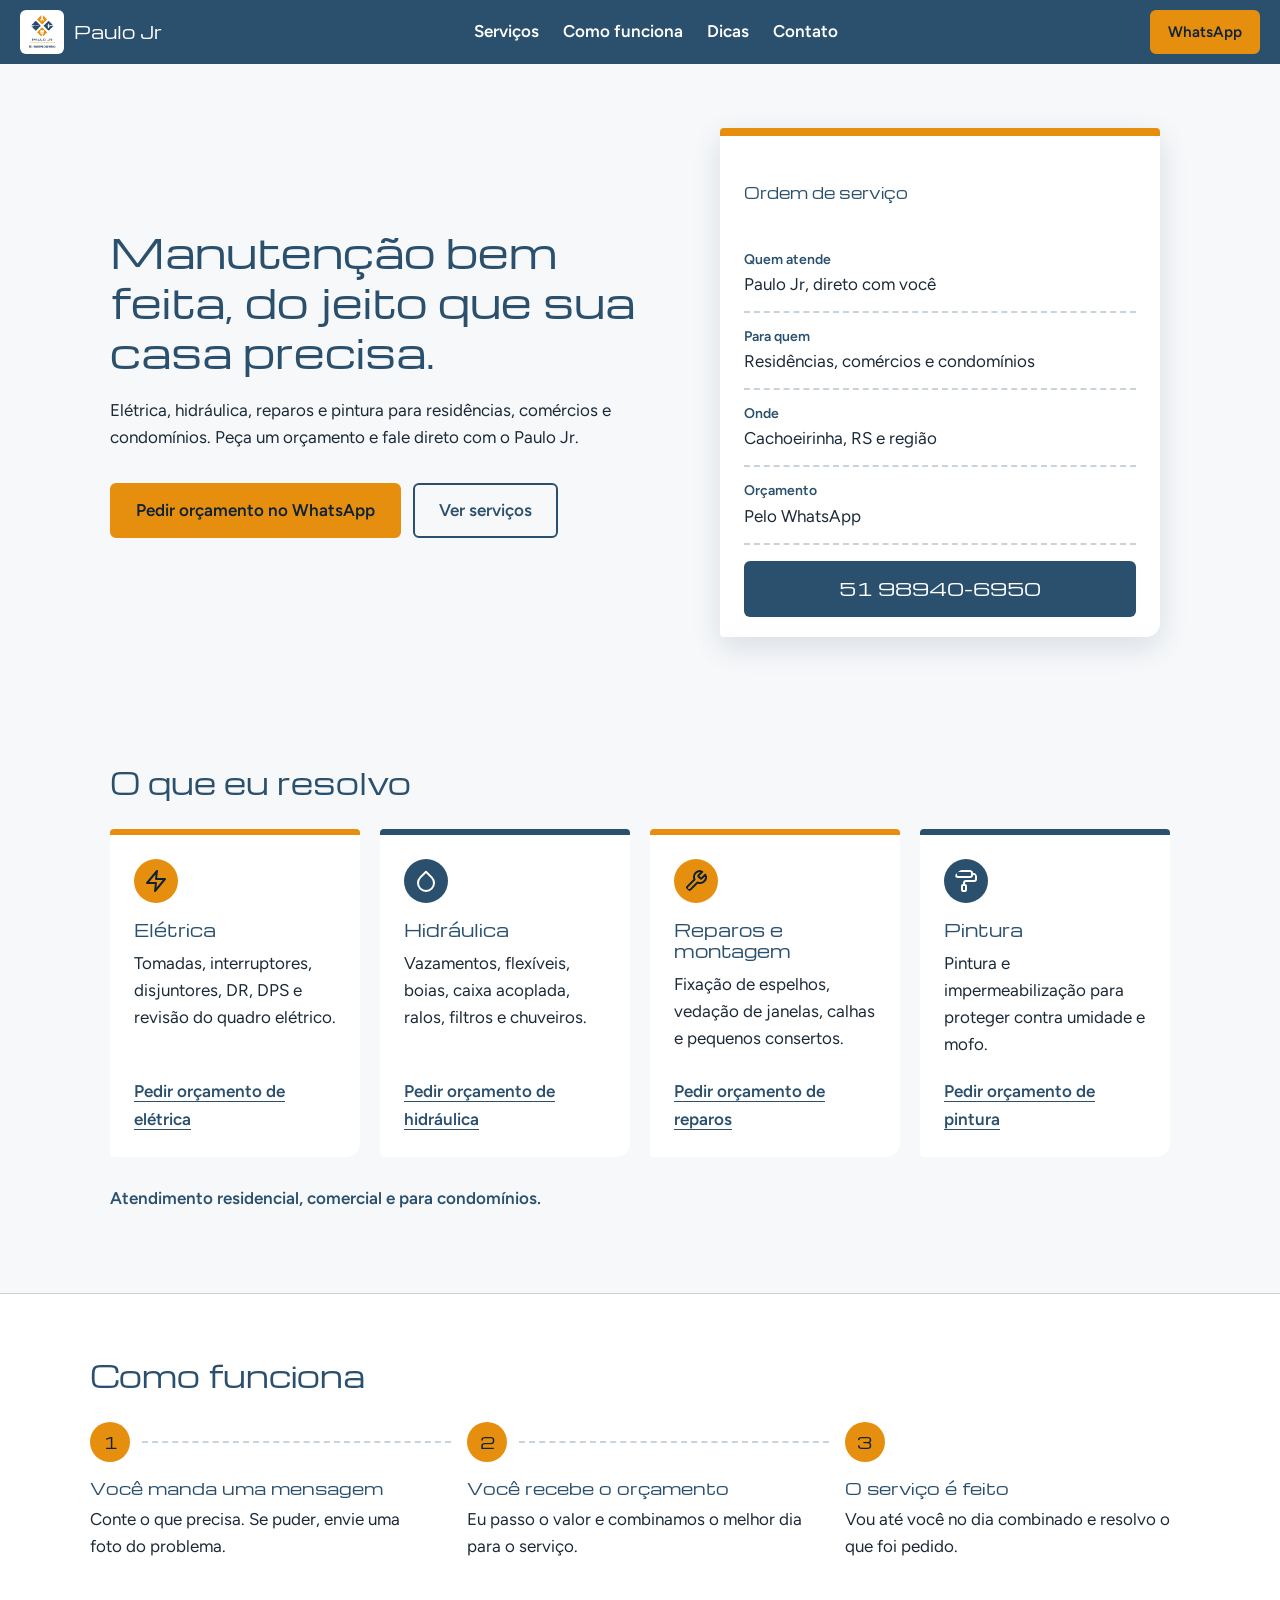
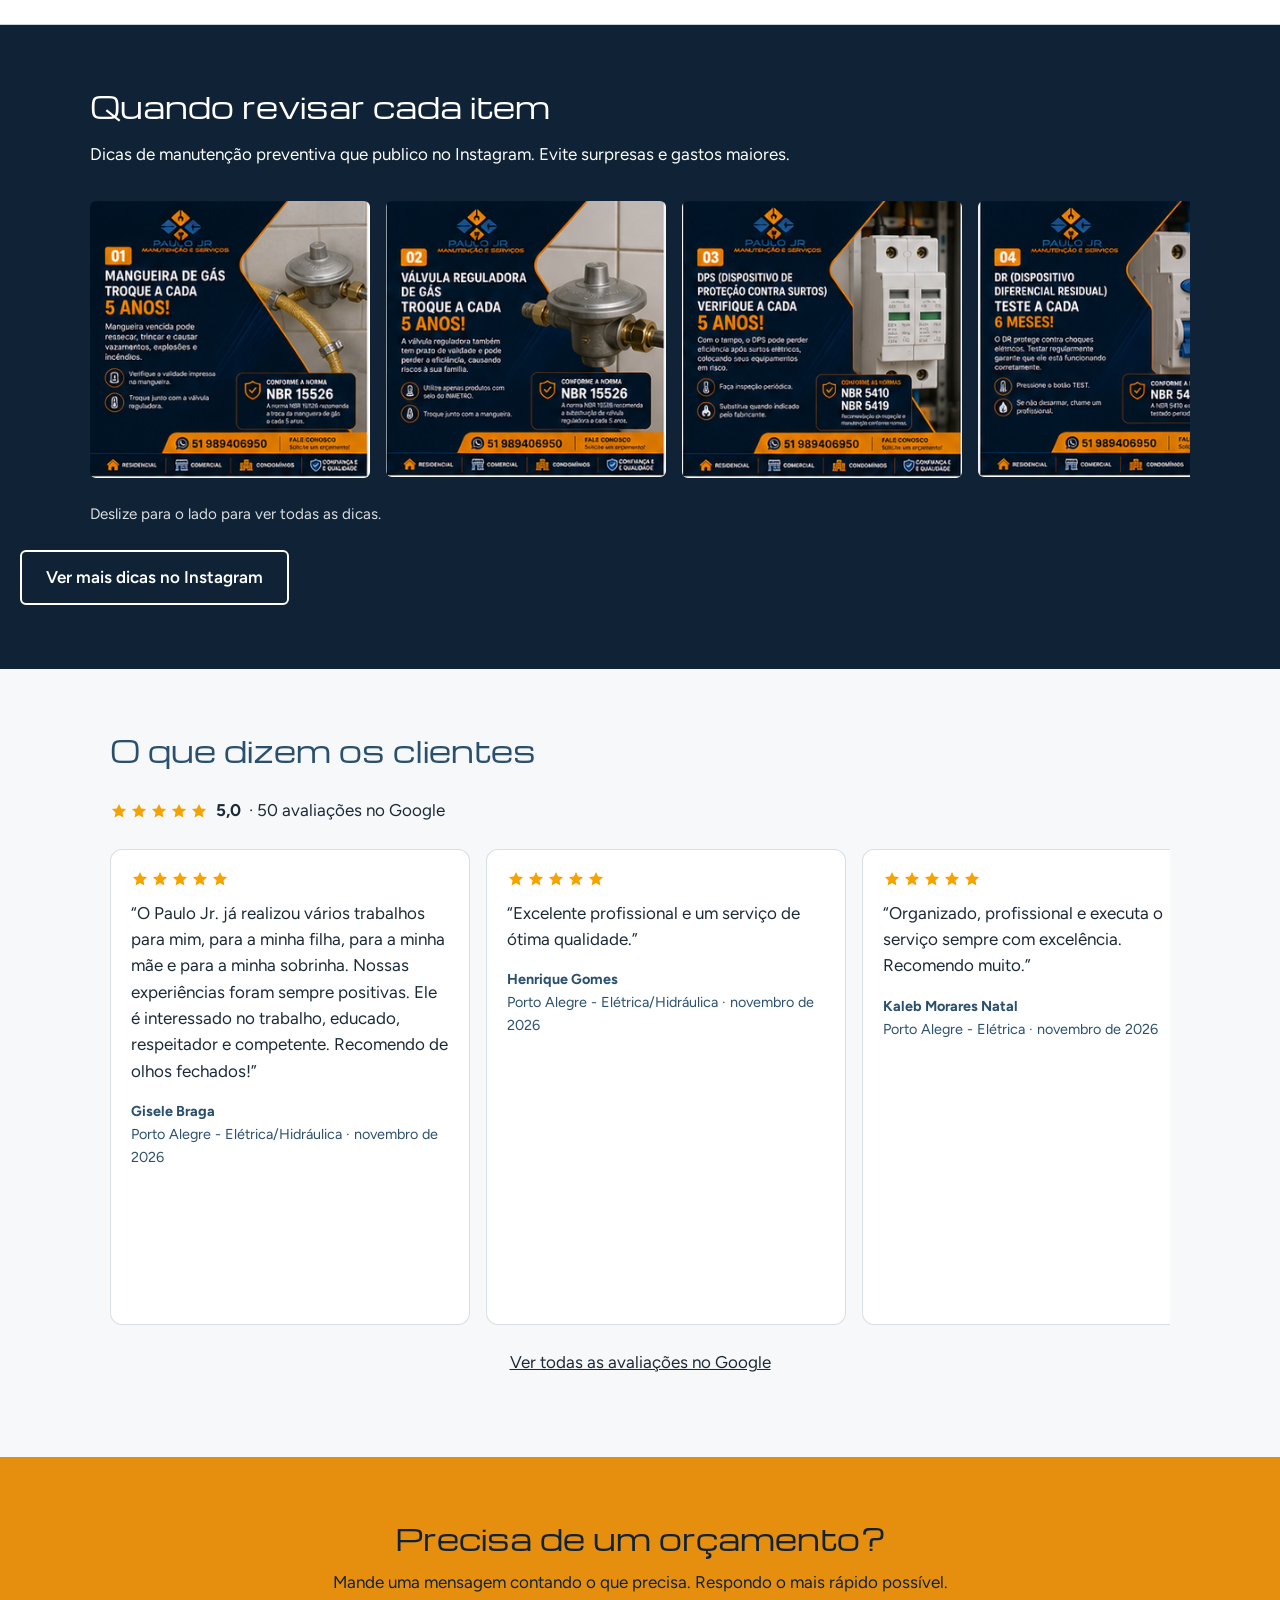
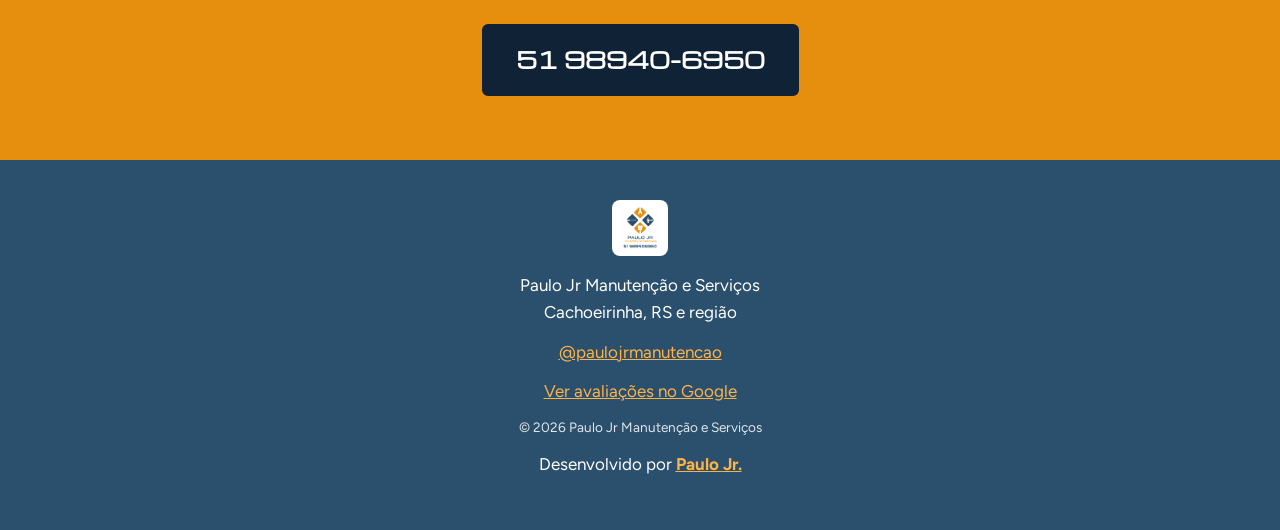
==== index.html @ 9038343a "Novo depoimento: Gisele Braga" ====
<!DOCTYPE html>
<html lang="pt-BR">

<head>
  <meta charset="UTF-8">
  <meta name="viewport" content="width=device-width, initial-scale=1">
  <title>Paulo Jr Manutenção e Serviços | Cachoeirinha e região</title>
  <meta name="description"
    content="Manutenção elétrica, hidráulica, reparos e pintura para residências, comércios e condomínios. Peça seu orçamento pelo WhatsApp.">
  <meta name="theme-color" content="#2b506e">
  <link rel="canonical" href="https://manutencao.paulojr.dev.br/">

  <!-- Prévia ao compartilhar (WhatsApp, Facebook, LinkedIn, X) -->
  <meta property="og:type" content="website">
  <meta property="og:locale" content="pt_BR">
  <meta property="og:url" content="https://manutencao.paulojr.dev.br/">
  <meta property="og:title" content="Paulo Jr Manutenção e Serviços">
  <meta property="og:description"
    content="Elétrica, hidráulica, reparos e pintura em Cachoeirinha e região. Peça seu orçamento pelo WhatsApp.">
  <meta property="og:image" content="https://manutencao.paulojr.dev.br/assets/og-image.png">
  <meta property="og:image:width" content="1200">
  <meta property="og:image:height" content="630">
  <meta property="og:image:alt"
    content="Paulo Jr Manutenção e Serviços: elétrica, hidráulica, reparos e pintura em Cachoeirinha e região. WhatsApp 51 98940-6950">
  <meta name="twitter:card" content="summary_large_image">

  <link rel="icon" href="assets/logo.png">
  <link rel="preconnect" href="https://fonts.googleapis.com">
  <link rel="preconnect" href="https://fonts.gstatic.com" crossorigin>
  <link href="https://fonts.googleapis.com/css2?family=Figtree:wght@400;600&family=Michroma&display=swap"
    rel="stylesheet">
  <link rel="stylesheet" href="css/style.css">

  <!-- Dados estruturados para o Google (negócio local) -->
  <script type="application/ld+json">
  {
    "@context": "https://schema.org",
    "@type": "HomeAndConstructionBusiness",
    "name": "Paulo Jr Manutenção e Serviços",
    "url": "https://manutencao.paulojr.dev.br/",
    "image": "https://manutencao.paulojr.dev.br/assets/logo.png",
    "telephone": "+55-51-98940-6950",
    "description": "Manutenção elétrica, hidráulica, reparos e pintura para residências, comércios e condomínios.",
    "address": {
      "@type": "PostalAddress",
      "addressLocality": "Cachoeirinha",
      "addressRegion": "RS",
      "addressCountry": "BR"
    },
    "areaServed": { "@type": "City", "name": "Cachoeirinha" },
    "sameAs": ["https://www.instagram.com/paulojrmanutencao/"]
  }
  </script>
</head>

<body>
  <a class="pular" href="#inicio">Ir para o conteúdo</a>

  <header class="topo">
    <a href="#inicio" class="topo__marca" aria-label="Paulo Jr Manutenção e Serviços">
      <img src="assets/logo.png" alt="" width="44" height="44">
      <span>Paulo Jr</span>
    </a>
    <nav class="topo__nav" aria-label="Principal">
      <a href="#servicos">Serviços</a>
      <a href="#como-funciona">Como funciona</a>
      <a href="#dicas">Dicas</a>
      <a href="#contato">Contato</a>
    </nav>
    <a class="botao botao--pequeno" data-whatsapp target="_blank" rel="noopener"
      href="https://wa.me/5551989406950?text=Ol%C3%A1%2C%20Paulo!%20Vi%20seu%20site%20e%20gostaria%20de%20um%20or%C3%A7amento.">WhatsApp</a>
  </header>

  <main id="inicio" tabindex="-1">

    <!-- Herói: texto à esquerda, "ordem de serviço" à direita -->
    <section class="heroi">
      <div class="heroi__texto">
        <h1>Manutenção bem feita, do jeito que sua casa precisa.</h1>
        <p>Elétrica, hidráulica, reparos e pintura para residências, comércios e condomínios. Peça um orçamento e fale
          direto com o Paulo Jr.</p>
        <div class="heroi__acoes">
          <a class="botao" data-whatsapp target="_blank" rel="noopener"
            href="https://wa.me/5551989406950?text=Ol%C3%A1%2C%20Paulo!%20Vi%20seu%20site%20e%20gostaria%20de%20um%20or%C3%A7amento.">Pedir
            orçamento no WhatsApp</a>
          <a class="botao botao--contorno" href="#servicos">Ver serviços</a>
        </div>
      </div>

      <aside class="os" aria-label="Resumo do atendimento">
        <p class="os__titulo">Ordem de serviço</p>
        <dl class="os__lista">
          <div>
            <dt>Quem atende</dt>
            <dd>Paulo Jr, direto com você</dd>
          </div>
          <div>
            <dt>Para quem</dt>
            <dd>Residências, comércios e condomínios</dd>
          </div>
          <div>
            <dt>Onde</dt>
            <dd>Cachoeirinha, RS e região</dd>
          </div>
          <div>
            <dt>Orçamento</dt>
            <dd>Pelo WhatsApp</dd>
          </div>
        </dl>
        <a class="os__tel" data-whatsapp target="_blank" rel="noopener"
          href="https://wa.me/5551989406950?text=Ol%C3%A1%2C%20Paulo!%20Vi%20seu%20site%20e%20gostaria%20de%20um%20or%C3%A7amento."><span
            data-telefone>51 98940-6950</span></a>
      </aside>
    </section>

    <!-- Serviços: cada card abre o WhatsApp já com o serviço na mensagem -->
    <section class="secao" id="servicos">
      <h2>O que eu resolvo</h2>
      <ul class="servicos">
        <li class="servico servico--laranja">
          <svg class="servico__icone" viewBox="0 0 24 24" fill="none" stroke="currentColor" stroke-width="2"
            stroke-linecap="round" stroke-linejoin="round" aria-hidden="true">
            <polygon points="13 2 3 14 12 14 11 22 21 10 12 10 13 2" />
          </svg>
          <h3>Elétrica</h3>
          <p>Tomadas, interruptores, disjuntores, DR, DPS e revisão do quadro elétrico.</p>
          <a class="servico__link" data-whatsapp data-servico="elétrica" target="_blank" rel="noopener"
            href="https://wa.me/5551989406950?text=Ol%C3%A1%2C%20Paulo!%20Vi%20seu%20site%20e%20gostaria%20de%20um%20or%C3%A7amento%20de%20el%C3%A9trica.">Pedir
            orçamento de elétrica</a>
        </li>
        <li class="servico servico--azul">
          <svg class="servico__icone" viewBox="0 0 24 24" fill="none" stroke="currentColor" stroke-width="2"
            stroke-linecap="round" stroke-linejoin="round" aria-hidden="true">
            <path d="M12 2.69l5.66 5.66a8 8 0 1 1-11.31 0z" />
          </svg>
          <h3>Hidráulica</h3>
          <p>Vazamentos, flexíveis, boias, caixa acoplada, ralos, filtros e chuveiros.</p>
          <a class="servico__link" data-whatsapp data-servico="hidráulica" target="_blank" rel="noopener"
            href="https://wa.me/5551989406950?text=Ol%C3%A1%2C%20Paulo!%20Vi%20seu%20site%20e%20gostaria%20de%20um%20or%C3%A7amento%20de%20hidr%C3%A1ulica.">Pedir
            orçamento de hidráulica</a>
        </li>
        <li class="servico servico--laranja">
          <svg class="servico__icone" viewBox="0 0 24 24" fill="none" stroke="currentColor" stroke-width="2"
            stroke-linecap="round" stroke-linejoin="round" aria-hidden="true">
            <path
              d="M14.7 6.3a1 1 0 0 0 0 1.4l1.6 1.6a1 1 0 0 0 1.4 0l3.77-3.77a6 6 0 0 1-7.94 7.94l-6.91 6.91a2.12 2.12 0 0 1-3-3l6.91-6.91a6 6 0 0 1 7.94-7.94l-3.76 3.76z" />
          </svg>
          <h3>Reparos e montagem</h3>
          <p>Fixação de espelhos, vedação de janelas, calhas e pequenos consertos.</p>
          <a class="servico__link" data-whatsapp data-servico="reparos e montagem" target="_blank" rel="noopener"
            href="https://wa.me/5551989406950?text=Ol%C3%A1%2C%20Paulo!%20Vi%20seu%20site%20e%20gostaria%20de%20um%20or%C3%A7amento%20de%20reparos%20e%20montagem.">Pedir
            orçamento de reparos</a>
        </li>
        <li class="servico servico--azul">
          <svg class="servico__icone" viewBox="0 0 24 24" fill="none" stroke="currentColor" stroke-width="2"
            stroke-linecap="round" stroke-linejoin="round" aria-hidden="true">
            <rect width="16" height="6" x="2" y="2" rx="2" />
            <path d="M10 16v-2a2 2 0 0 1 2-2h8a2 2 0 0 0 2-2V7a2 2 0 0 0-2-2h-2" />
            <rect width="4" height="6" x="8" y="16" rx="1" />
          </svg>
          <h3>Pintura</h3>
          <p>Pintura e impermeabilização para proteger contra umidade e mofo.</p>
          <a class="servico__link" data-whatsapp data-servico="pintura" target="_blank" rel="noopener"
            href="https://wa.me/5551989406950?text=Ol%C3%A1%2C%20Paulo!%20Vi%20seu%20site%20e%20gostaria%20de%20um%20or%C3%A7amento%20de%20pintura.">Pedir
            orçamento de pintura</a>
        </li>
      </ul>
      <p class="atendimento">Atendimento residencial, comercial e para condomínios.</p>
    </section>

    <!-- Como funciona (ajuste os textos ao seu jeito de trabalhar) -->
    <section class="secao secao--faixa" id="como-funciona">
      <h2>Como funciona</h2>
      <ol class="passos">
        <li>
          <h3>Você manda uma mensagem</h3>
          <p>Conte o que precisa. Se puder, envie uma foto do problema.</p>
        </li>
        <li>
          <h3>Você recebe o orçamento</h3>
          <p>Eu passo o valor e combinamos o melhor dia para o serviço.</p>
        </li>
        <li>
          <h3>O serviço é feito</h3>
          <p>Vou até você no dia combinado e resolvo o que foi pedido.</p>
        </li>
      </ol>
    </section>

    <!--
      TRABALHOS REALIZADOS (descomente quando tiver fotos de antes e depois)
      Fotos reais de serviços são o que mais passa confiança para quem ainda não conhece o seu trabalho.

      <section class="secao" id="trabalhos">
        <h2>Trabalhos feitos</h2>
        <ul class="trabalhos">
          <li>
            <img src="assets/trabalho-01.webp" alt="Descreva o serviço feito" width="800" height="600" loading="lazy">
            <p>Troca do quadro de disjuntores</p>
          </li>
        </ul>
      </section>
    -->

    <!-- Dicas: rolagem horizontal com encaixe (sem biblioteca) -->
    <section class="secao secao--escura" id="dicas">
      <h2>Quando revisar cada item</h2>
      <p class="secao__intro">Dicas de manutenção preventiva que publico no Instagram. Evite surpresas e gastos maiores.
      </p>
      <ul class="galeria" tabindex="0" aria-label="Dicas de manutenção. Role para o lado para ver todas.">
        <li><img src="assets/dica-01.png" alt="Dica 1: troque a mangueira de gás a cada 5 anos" width="1080"
            height="1080" loading="lazy"></li>
        <li><img src="assets/dica-02.png" alt="Dica 2: troque a válvula reguladora de gás a cada 5 anos" width="1080"
            height="1080" loading="lazy"></li>
        <li><img src="assets/dica-03.png" alt="Dica 3: verifique o DPS a cada 5 anos" width="1080" height="1080"
            loading="lazy"></li>
        <li><img src="assets/dica-04.png" alt="Dica 4: teste o DR a cada 6 meses" width="1080" height="1080"
            loading="lazy"></li>
        <li><img src="assets/dica-05.png" alt="Dica 5: atenção aos sinais de troca da resistência do chuveiro"
            width="1080" height="1080" loading="lazy"></li>
        <li><img src="assets/dica-06.png" alt="Dica 6: troque os flexíveis de água a cada 5 anos" width="1080"
            height="1080" loading="lazy"></li>
        <li><img src="assets/dica-07.png" alt="Dica 7: troque o mecanismo da caixa acoplada a cada 5 anos" width="1080"
            height="1080" loading="lazy"></li>
        <li><img src="assets/dica-08.png" alt="Dica 8: verifique o detector de fumaça a cada 5 anos" width="1080"
            height="1080" loading="lazy"></li>
      </ul>
      <p class="galeria__dica">Deslize para o lado para ver todas as dicas.</p>
      <a class="botao botao--contorno-claro" data-instagram href="https://www.instagram.com/paulojrmanutencao/"
        target="_blank" rel="noopener">Ver mais dicas no Instagram</a>
    </section>

          <section class="secao" id="depoimentos">
      <h2>O que dizem os clientes</h2>
      <!-- REVIEWS:SUMMARY -->
<p class="depoimentos__resumo"><span class="depoimento__estrelas" role="img" aria-label="Nota 5,0 de 5"><svg viewBox="0 0 24 24" aria-hidden="true"><path d="M12 2.5l2.9 6.1 6.6.8-4.9 4.6 1.3 6.6L12 17.3 6.1 20.6l1.3-6.6L2.5 9.4l6.6-.8z"/></svg><svg viewBox="0 0 24 24" aria-hidden="true"><path d="M12 2.5l2.9 6.1 6.6.8-4.9 4.6 1.3 6.6L12 17.3 6.1 20.6l1.3-6.6L2.5 9.4l6.6-.8z"/></svg><svg viewBox="0 0 24 24" aria-hidden="true"><path d="M12 2.5l2.9 6.1 6.6.8-4.9 4.6 1.3 6.6L12 17.3 6.1 20.6l1.3-6.6L2.5 9.4l6.6-.8z"/></svg><svg viewBox="0 0 24 24" aria-hidden="true"><path d="M12 2.5l2.9 6.1 6.6.8-4.9 4.6 1.3 6.6L12 17.3 6.1 20.6l1.3-6.6L2.5 9.4l6.6-.8z"/></svg><svg viewBox="0 0 24 24" aria-hidden="true"><path d="M12 2.5l2.9 6.1 6.6.8-4.9 4.6 1.3 6.6L12 17.3 6.1 20.6l1.3-6.6L2.5 9.4l6.6-.8z"/></svg></span><strong>5,0</strong><span>· 50 avaliações no Google</span></p>
<!-- /REVIEWS:SUMMARY -->
      <ul class="depoimentos" tabindex="0" aria-label="Depoimentos de clientes. Role para o lado para ver todos.">
        <!-- REVIEWS:CARDS -->
<li class="depoimento">
  <div class="depoimento__estrelas" role="img" aria-label="5 de 5 estrelas"><svg viewBox="0 0 24 24" aria-hidden="true"><path d="M12 2.5l2.9 6.1 6.6.8-4.9 4.6 1.3 6.6L12 17.3 6.1 20.6l1.3-6.6L2.5 9.4l6.6-.8z"/></svg><svg viewBox="0 0 24 24" aria-hidden="true"><path d="M12 2.5l2.9 6.1 6.6.8-4.9 4.6 1.3 6.6L12 17.3 6.1 20.6l1.3-6.6L2.5 9.4l6.6-.8z"/></svg><svg viewBox="0 0 24 24" aria-hidden="true"><path d="M12 2.5l2.9 6.1 6.6.8-4.9 4.6 1.3 6.6L12 17.3 6.1 20.6l1.3-6.6L2.5 9.4l6.6-.8z"/></svg><svg viewBox="0 0 24 24" aria-hidden="true"><path d="M12 2.5l2.9 6.1 6.6.8-4.9 4.6 1.3 6.6L12 17.3 6.1 20.6l1.3-6.6L2.5 9.4l6.6-.8z"/></svg><svg viewBox="0 0 24 24" aria-hidden="true"><path d="M12 2.5l2.9 6.1 6.6.8-4.9 4.6 1.3 6.6L12 17.3 6.1 20.6l1.3-6.6L2.5 9.4l6.6-.8z"/></svg></div>
  <blockquote>“O Paulo Jr. já realizou vários trabalhos para mim, para a minha filha, para a minha mãe e para a minha sobrinha. Nossas experiências foram sempre positivas. Ele é interessado no trabalho, educado, respeitador e competente. Recomendo de olhos fechados!”</blockquote>
  <p class="depoimento__autor"><strong>Gisele Braga</strong><br>Porto Alegre - Elétrica/Hidráulica · novembro de 2026</p>
</li>
<li class="depoimento">
  <div class="depoimento__estrelas" role="img" aria-label="5 de 5 estrelas"><svg viewBox="0 0 24 24" aria-hidden="true"><path d="M12 2.5l2.9 6.1 6.6.8-4.9 4.6 1.3 6.6L12 17.3 6.1 20.6l1.3-6.6L2.5 9.4l6.6-.8z"/></svg><svg viewBox="0 0 24 24" aria-hidden="true"><path d="M12 2.5l2.9 6.1 6.6.8-4.9 4.6 1.3 6.6L12 17.3 6.1 20.6l1.3-6.6L2.5 9.4l6.6-.8z"/></svg><svg viewBox="0 0 24 24" aria-hidden="true"><path d="M12 2.5l2.9 6.1 6.6.8-4.9 4.6 1.3 6.6L12 17.3 6.1 20.6l1.3-6.6L2.5 9.4l6.6-.8z"/></svg><svg viewBox="0 0 24 24" aria-hidden="true"><path d="M12 2.5l2.9 6.1 6.6.8-4.9 4.6 1.3 6.6L12 17.3 6.1 20.6l1.3-6.6L2.5 9.4l6.6-.8z"/></svg><svg viewBox="0 0 24 24" aria-hidden="true"><path d="M12 2.5l2.9 6.1 6.6.8-4.9 4.6 1.3 6.6L12 17.3 6.1 20.6l1.3-6.6L2.5 9.4l6.6-.8z"/></svg></div>
  <blockquote>“Excelente profissional e um serviço de ótima qualidade.”</blockquote>
  <p class="depoimento__autor"><strong>Henrique Gomes</strong><br>Porto Alegre - Elétrica/Hidráulica · novembro de 2026</p>
</li>
<li class="depoimento">
  <div class="depoimento__estrelas" role="img" aria-label="5 de 5 estrelas"><svg viewBox="0 0 24 24" aria-hidden="true"><path d="M12 2.5l2.9 6.1 6.6.8-4.9 4.6 1.3 6.6L12 17.3 6.1 20.6l1.3-6.6L2.5 9.4l6.6-.8z"/></svg><svg viewBox="0 0 24 24" aria-hidden="true"><path d="M12 2.5l2.9 6.1 6.6.8-4.9 4.6 1.3 6.6L12 17.3 6.1 20.6l1.3-6.6L2.5 9.4l6.6-.8z"/></svg><svg viewBox="0 0 24 24" aria-hidden="true"><path d="M12 2.5l2.9 6.1 6.6.8-4.9 4.6 1.3 6.6L12 17.3 6.1 20.6l1.3-6.6L2.5 9.4l6.6-.8z"/></svg><svg viewBox="0 0 24 24" aria-hidden="true"><path d="M12 2.5l2.9 6.1 6.6.8-4.9 4.6 1.3 6.6L12 17.3 6.1 20.6l1.3-6.6L2.5 9.4l6.6-.8z"/></svg><svg viewBox="0 0 24 24" aria-hidden="true"><path d="M12 2.5l2.9 6.1 6.6.8-4.9 4.6 1.3 6.6L12 17.3 6.1 20.6l1.3-6.6L2.5 9.4l6.6-.8z"/></svg></div>
  <blockquote>“Organizado, profissional e executa o serviço sempre com excelência. Recomendo muito.”</blockquote>
  <p class="depoimento__autor"><strong>Kaleb Morares Natal</strong><br>Porto Alegre - Elétrica · novembro de 2026</p>
</li>
<li class="depoimento">
  <div class="depoimento__estrelas" role="img" aria-label="5 de 5 estrelas"><svg viewBox="0 0 24 24" aria-hidden="true"><path d="M12 2.5l2.9 6.1 6.6.8-4.9 4.6 1.3 6.6L12 17.3 6.1 20.6l1.3-6.6L2.5 9.4l6.6-.8z"/></svg><svg viewBox="0 0 24 24" aria-hidden="true"><path d="M12 2.5l2.9 6.1 6.6.8-4.9 4.6 1.3 6.6L12 17.3 6.1 20.6l1.3-6.6L2.5 9.4l6.6-.8z"/></svg><svg viewBox="0 0 24 24" aria-hidden="true"><path d="M12 2.5l2.9 6.1 6.6.8-4.9 4.6 1.3 6.6L12 17.3 6.1 20.6l1.3-6.6L2.5 9.4l6.6-.8z"/></svg><svg viewBox="0 0 24 24" aria-hidden="true"><path d="M12 2.5l2.9 6.1 6.6.8-4.9 4.6 1.3 6.6L12 17.3 6.1 20.6l1.3-6.6L2.5 9.4l6.6-.8z"/></svg><svg viewBox="0 0 24 24" aria-hidden="true"><path d="M12 2.5l2.9 6.1 6.6.8-4.9 4.6 1.3 6.6L12 17.3 6.1 20.6l1.3-6.6L2.5 9.4l6.6-.8z"/></svg></div>
  <blockquote>“Confiança, trabalho profissional de qualidade e preço justo. Recomendo!”</blockquote>
  <p class="depoimento__autor"><strong>Jean Santos</strong><br>Porto Alegre - Elétrica · novembro de 2026</p>
</li>
<li class="depoimento">
  <div class="depoimento__estrelas" role="img" aria-label="5 de 5 estrelas"><svg viewBox="0 0 24 24" aria-hidden="true"><path d="M12 2.5l2.9 6.1 6.6.8-4.9 4.6 1.3 6.6L12 17.3 6.1 20.6l1.3-6.6L2.5 9.4l6.6-.8z"/></svg><svg viewBox="0 0 24 24" aria-hidden="true"><path d="M12 2.5l2.9 6.1 6.6.8-4.9 4.6 1.3 6.6L12 17.3 6.1 20.6l1.3-6.6L2.5 9.4l6.6-.8z"/></svg><svg viewBox="0 0 24 24" aria-hidden="true"><path d="M12 2.5l2.9 6.1 6.6.8-4.9 4.6 1.3 6.6L12 17.3 6.1 20.6l1.3-6.6L2.5 9.4l6.6-.8z"/></svg><svg viewBox="0 0 24 24" aria-hidden="true"><path d="M12 2.5l2.9 6.1 6.6.8-4.9 4.6 1.3 6.6L12 17.3 6.1 20.6l1.3-6.6L2.5 9.4l6.6-.8z"/></svg><svg viewBox="0 0 24 24" aria-hidden="true"><path d="M12 2.5l2.9 6.1 6.6.8-4.9 4.6 1.3 6.6L12 17.3 6.1 20.6l1.3-6.6L2.5 9.4l6.6-.8z"/></svg></div>
  <blockquote>“Sempre contamos com a excelência dos serviços prestados pelo Paulo Jr. Pessoa de extrema confiança e muito atenciosa! Recomendamos sem nenhuma ressalva! Podem confiar!”</blockquote>
  <p class="depoimento__autor"><strong>Janice Fleck</strong><br>Porto Alegre - Elétrica/Hidráulica · novembro de 2026</p>
</li>
<li class="depoimento">
  <div class="depoimento__estrelas" role="img" aria-label="5 de 5 estrelas"><svg viewBox="0 0 24 24" aria-hidden="true"><path d="M12 2.5l2.9 6.1 6.6.8-4.9 4.6 1.3 6.6L12 17.3 6.1 20.6l1.3-6.6L2.5 9.4l6.6-.8z"/></svg><svg viewBox="0 0 24 24" aria-hidden="true"><path d="M12 2.5l2.9 6.1 6.6.8-4.9 4.6 1.3 6.6L12 17.3 6.1 20.6l1.3-6.6L2.5 9.4l6.6-.8z"/></svg><svg viewBox="0 0 24 24" aria-hidden="true"><path d="M12 2.5l2.9 6.1 6.6.8-4.9 4.6 1.3 6.6L12 17.3 6.1 20.6l1.3-6.6L2.5 9.4l6.6-.8z"/></svg><svg viewBox="0 0 24 24" aria-hidden="true"><path d="M12 2.5l2.9 6.1 6.6.8-4.9 4.6 1.3 6.6L12 17.3 6.1 20.6l1.3-6.6L2.5 9.4l6.6-.8z"/></svg><svg viewBox="0 0 24 24" aria-hidden="true"><path d="M12 2.5l2.9 6.1 6.6.8-4.9 4.6 1.3 6.6L12 17.3 6.1 20.6l1.3-6.6L2.5 9.4l6.6-.8z"/></svg></div>
  <blockquote>“Gostei muito, muito atencioso! Vale muito a avaliação!!!”</blockquote>
  <p class="depoimento__autor"><strong>Barbara Gomes</strong><br>Porto Alegre - Elétrica · novembro de 2026</p>
</li>
<li class="depoimento">
  <div class="depoimento__estrelas" role="img" aria-label="5 de 5 estrelas"><svg viewBox="0 0 24 24" aria-hidden="true"><path d="M12 2.5l2.9 6.1 6.6.8-4.9 4.6 1.3 6.6L12 17.3 6.1 20.6l1.3-6.6L2.5 9.4l6.6-.8z"/></svg><svg viewBox="0 0 24 24" aria-hidden="true"><path d="M12 2.5l2.9 6.1 6.6.8-4.9 4.6 1.3 6.6L12 17.3 6.1 20.6l1.3-6.6L2.5 9.4l6.6-.8z"/></svg><svg viewBox="0 0 24 24" aria-hidden="true"><path d="M12 2.5l2.9 6.1 6.6.8-4.9 4.6 1.3 6.6L12 17.3 6.1 20.6l1.3-6.6L2.5 9.4l6.6-.8z"/></svg><svg viewBox="0 0 24 24" aria-hidden="true"><path d="M12 2.5l2.9 6.1 6.6.8-4.9 4.6 1.3 6.6L12 17.3 6.1 20.6l1.3-6.6L2.5 9.4l6.6-.8z"/></svg><svg viewBox="0 0 24 24" aria-hidden="true"><path d="M12 2.5l2.9 6.1 6.6.8-4.9 4.6 1.3 6.6L12 17.3 6.1 20.6l1.3-6.6L2.5 9.4l6.6-.8z"/></svg></div>
  <blockquote>“O Paulo é um excelente profissional, responsável, correto, pontual, honesto... Sempre que preciso de serviços de reformas, alvenaria, colocação de pisos e azulejos(PERFEITOS),elétrica, hidráulica etc, recorro a ele, pois sei que o serviço ficará perfeito e com valor apropriado ao que foi feito! Não conheço profissional melhor em Porto Alegre e região... APROVEITO PARA AGRADECER A ELE, POR TODAS AS VEZES QUE PRECISEI DOS SEUS SERVIÇOS. GRANDE ABRAÇO!”</blockquote>
  <p class="depoimento__autor"><strong>André Luiz Costa Nunes</strong><br>Porto Alegre - Reforma · novembro de 2026</p>
</li>
<li class="depoimento">
  <div class="depoimento__estrelas" role="img" aria-label="4 de 5 estrelas"><svg viewBox="0 0 24 24" aria-hidden="true"><path d="M12 2.5l2.9 6.1 6.6.8-4.9 4.6 1.3 6.6L12 17.3 6.1 20.6l1.3-6.6L2.5 9.4l6.6-.8z"/></svg><svg viewBox="0 0 24 24" aria-hidden="true"><path d="M12 2.5l2.9 6.1 6.6.8-4.9 4.6 1.3 6.6L12 17.3 6.1 20.6l1.3-6.6L2.5 9.4l6.6-.8z"/></svg><svg viewBox="0 0 24 24" aria-hidden="true"><path d="M12 2.5l2.9 6.1 6.6.8-4.9 4.6 1.3 6.6L12 17.3 6.1 20.6l1.3-6.6L2.5 9.4l6.6-.8z"/></svg><svg viewBox="0 0 24 24" aria-hidden="true"><path d="M12 2.5l2.9 6.1 6.6.8-4.9 4.6 1.3 6.6L12 17.3 6.1 20.6l1.3-6.6L2.5 9.4l6.6-.8z"/></svg></div>
  <blockquote>“Profissional responsável, disponível, de confiança e com preço justo.”</blockquote>
  <p class="depoimento__autor"><strong>Louise Borba</strong><br>Porto Alegre - Reforma · novembro de 2026</p>
</li>
<li class="depoimento">
  <div class="depoimento__estrelas" role="img" aria-label="5 de 5 estrelas"><svg viewBox="0 0 24 24" aria-hidden="true"><path d="M12 2.5l2.9 6.1 6.6.8-4.9 4.6 1.3 6.6L12 17.3 6.1 20.6l1.3-6.6L2.5 9.4l6.6-.8z"/></svg><svg viewBox="0 0 24 24" aria-hidden="true"><path d="M12 2.5l2.9 6.1 6.6.8-4.9 4.6 1.3 6.6L12 17.3 6.1 20.6l1.3-6.6L2.5 9.4l6.6-.8z"/></svg><svg viewBox="0 0 24 24" aria-hidden="true"><path d="M12 2.5l2.9 6.1 6.6.8-4.9 4.6 1.3 6.6L12 17.3 6.1 20.6l1.3-6.6L2.5 9.4l6.6-.8z"/></svg><svg viewBox="0 0 24 24" aria-hidden="true"><path d="M12 2.5l2.9 6.1 6.6.8-4.9 4.6 1.3 6.6L12 17.3 6.1 20.6l1.3-6.6L2.5 9.4l6.6-.8z"/></svg><svg viewBox="0 0 24 24" aria-hidden="true"><path d="M12 2.5l2.9 6.1 6.6.8-4.9 4.6 1.3 6.6L12 17.3 6.1 20.6l1.3-6.6L2.5 9.4l6.6-.8z"/></svg></div>
  <blockquote>“O paulo é um baita profissional! Atencioso, habilidoso e tranquilo . Já recebemos ele aqui em casa para algumas manutenções mais de uma vez e foram ótimas experiências. Eu indico muito.”</blockquote>
  <p class="depoimento__autor"><strong>Miche Portella Domingues</strong><br>Porto Alegre - Elétrica · novembro de 2026</p>
</li>
<li class="depoimento">
  <div class="depoimento__estrelas" role="img" aria-label="5 de 5 estrelas"><svg viewBox="0 0 24 24" aria-hidden="true"><path d="M12 2.5l2.9 6.1 6.6.8-4.9 4.6 1.3 6.6L12 17.3 6.1 20.6l1.3-6.6L2.5 9.4l6.6-.8z"/></svg><svg viewBox="0 0 24 24" aria-hidden="true"><path d="M12 2.5l2.9 6.1 6.6.8-4.9 4.6 1.3 6.6L12 17.3 6.1 20.6l1.3-6.6L2.5 9.4l6.6-.8z"/></svg><svg viewBox="0 0 24 24" aria-hidden="true"><path d="M12 2.5l2.9 6.1 6.6.8-4.9 4.6 1.3 6.6L12 17.3 6.1 20.6l1.3-6.6L2.5 9.4l6.6-.8z"/></svg><svg viewBox="0 0 24 24" aria-hidden="true"><path d="M12 2.5l2.9 6.1 6.6.8-4.9 4.6 1.3 6.6L12 17.3 6.1 20.6l1.3-6.6L2.5 9.4l6.6-.8z"/></svg><svg viewBox="0 0 24 24" aria-hidden="true"><path d="M12 2.5l2.9 6.1 6.6.8-4.9 4.6 1.3 6.6L12 17.3 6.1 20.6l1.3-6.6L2.5 9.4l6.6-.8z"/></svg></div>
  <blockquote>“Excelente profissional, educado, preço justo, pontual. Recomendo.”</blockquote>
  <p class="depoimento__autor"><strong>Angélica Souza</strong><br>Canoas/Hidráulica-Elétrica · novembro de 2026</p>
</li>
<li class="depoimento">
  <div class="depoimento__estrelas" role="img" aria-label="5 de 5 estrelas"><svg viewBox="0 0 24 24" aria-hidden="true"><path d="M12 2.5l2.9 6.1 6.6.8-4.9 4.6 1.3 6.6L12 17.3 6.1 20.6l1.3-6.6L2.5 9.4l6.6-.8z"/></svg><svg viewBox="0 0 24 24" aria-hidden="true"><path d="M12 2.5l2.9 6.1 6.6.8-4.9 4.6 1.3 6.6L12 17.3 6.1 20.6l1.3-6.6L2.5 9.4l6.6-.8z"/></svg><svg viewBox="0 0 24 24" aria-hidden="true"><path d="M12 2.5l2.9 6.1 6.6.8-4.9 4.6 1.3 6.6L12 17.3 6.1 20.6l1.3-6.6L2.5 9.4l6.6-.8z"/></svg><svg viewBox="0 0 24 24" aria-hidden="true"><path d="M12 2.5l2.9 6.1 6.6.8-4.9 4.6 1.3 6.6L12 17.3 6.1 20.6l1.3-6.6L2.5 9.4l6.6-.8z"/></svg><svg viewBox="0 0 24 24" aria-hidden="true"><path d="M12 2.5l2.9 6.1 6.6.8-4.9 4.6 1.3 6.6L12 17.3 6.1 20.6l1.3-6.6L2.5 9.4l6.6-.8z"/></svg></div>
  <blockquote>“Serviço de confiança e qualidade.”</blockquote>
  <p class="depoimento__autor"><strong>Renato Diogo</strong><br>Cachoeirinha/Elétrica · novembro de 2026</p>
</li>
<li class="depoimento">
  <div class="depoimento__estrelas" role="img" aria-label="5 de 5 estrelas"><svg viewBox="0 0 24 24" aria-hidden="true"><path d="M12 2.5l2.9 6.1 6.6.8-4.9 4.6 1.3 6.6L12 17.3 6.1 20.6l1.3-6.6L2.5 9.4l6.6-.8z"/></svg><svg viewBox="0 0 24 24" aria-hidden="true"><path d="M12 2.5l2.9 6.1 6.6.8-4.9 4.6 1.3 6.6L12 17.3 6.1 20.6l1.3-6.6L2.5 9.4l6.6-.8z"/></svg><svg viewBox="0 0 24 24" aria-hidden="true"><path d="M12 2.5l2.9 6.1 6.6.8-4.9 4.6 1.3 6.6L12 17.3 6.1 20.6l1.3-6.6L2.5 9.4l6.6-.8z"/></svg><svg viewBox="0 0 24 24" aria-hidden="true"><path d="M12 2.5l2.9 6.1 6.6.8-4.9 4.6 1.3 6.6L12 17.3 6.1 20.6l1.3-6.6L2.5 9.4l6.6-.8z"/></svg><svg viewBox="0 0 24 24" aria-hidden="true"><path d="M12 2.5l2.9 6.1 6.6.8-4.9 4.6 1.3 6.6L12 17.3 6.1 20.6l1.3-6.6L2.5 9.4l6.6-.8z"/></svg></div>
  <blockquote>“Serviços com excelência e muita dedicação! Preço bom, Paulo fez a parte elétrica do meu bistrô em 2022, eu fiquei muito satisfeita com o trabalho dele. Toda vez que acontecia algo, ele que fazia os consertos. Além de ser uma pessoa de muita confiança e muito educado! Super indico!!!!!!”</blockquote>
  <p class="depoimento__autor"><strong>Zilda Borges</strong><br>Porto Alegre - Reforma · novembro de 2026</p>
</li>
<li class="depoimento">
  <div class="depoimento__estrelas" role="img" aria-label="5 de 5 estrelas"><svg viewBox="0 0 24 24" aria-hidden="true"><path d="M12 2.5l2.9 6.1 6.6.8-4.9 4.6 1.3 6.6L12 17.3 6.1 20.6l1.3-6.6L2.5 9.4l6.6-.8z"/></svg><svg viewBox="0 0 24 24" aria-hidden="true"><path d="M12 2.5l2.9 6.1 6.6.8-4.9 4.6 1.3 6.6L12 17.3 6.1 20.6l1.3-6.6L2.5 9.4l6.6-.8z"/></svg><svg viewBox="0 0 24 24" aria-hidden="true"><path d="M12 2.5l2.9 6.1 6.6.8-4.9 4.6 1.3 6.6L12 17.3 6.1 20.6l1.3-6.6L2.5 9.4l6.6-.8z"/></svg><svg viewBox="0 0 24 24" aria-hidden="true"><path d="M12 2.5l2.9 6.1 6.6.8-4.9 4.6 1.3 6.6L12 17.3 6.1 20.6l1.3-6.6L2.5 9.4l6.6-.8z"/></svg><svg viewBox="0 0 24 24" aria-hidden="true"><path d="M12 2.5l2.9 6.1 6.6.8-4.9 4.6 1.3 6.6L12 17.3 6.1 20.6l1.3-6.6L2.5 9.4l6.6-.8z"/></svg></div>
  <blockquote>“Excelente trabalho, entrega um serviço completo, comprou o que esqueci, levou os cascalho. Além de ser de extrema confiança! Recomendo o trabalho.”</blockquote>
  <p class="depoimento__autor"><strong>Karine Lugo</strong><br>Porto Alegre - Reforma · novembro de 2026</p>
</li>
<li class="depoimento">
  <div class="depoimento__estrelas" role="img" aria-label="5 de 5 estrelas"><svg viewBox="0 0 24 24" aria-hidden="true"><path d="M12 2.5l2.9 6.1 6.6.8-4.9 4.6 1.3 6.6L12 17.3 6.1 20.6l1.3-6.6L2.5 9.4l6.6-.8z"/></svg><svg viewBox="0 0 24 24" aria-hidden="true"><path d="M12 2.5l2.9 6.1 6.6.8-4.9 4.6 1.3 6.6L12 17.3 6.1 20.6l1.3-6.6L2.5 9.4l6.6-.8z"/></svg><svg viewBox="0 0 24 24" aria-hidden="true"><path d="M12 2.5l2.9 6.1 6.6.8-4.9 4.6 1.3 6.6L12 17.3 6.1 20.6l1.3-6.6L2.5 9.4l6.6-.8z"/></svg><svg viewBox="0 0 24 24" aria-hidden="true"><path d="M12 2.5l2.9 6.1 6.6.8-4.9 4.6 1.3 6.6L12 17.3 6.1 20.6l1.3-6.6L2.5 9.4l6.6-.8z"/></svg><svg viewBox="0 0 24 24" aria-hidden="true"><path d="M12 2.5l2.9 6.1 6.6.8-4.9 4.6 1.3 6.6L12 17.3 6.1 20.6l1.3-6.6L2.5 9.4l6.6-.8z"/></svg></div>
  <blockquote>“Profissional excelente, muito caprichoso. Ele faz tudo aqui em casa!”</blockquote>
  <p class="depoimento__autor"><strong>Patrícia Diogo</strong><br>Cachoeirinha - Diversos · novembro de 2026</p>
</li>
<li class="depoimento">
  <div class="depoimento__estrelas" role="img" aria-label="5 de 5 estrelas"><svg viewBox="0 0 24 24" aria-hidden="true"><path d="M12 2.5l2.9 6.1 6.6.8-4.9 4.6 1.3 6.6L12 17.3 6.1 20.6l1.3-6.6L2.5 9.4l6.6-.8z"/></svg><svg viewBox="0 0 24 24" aria-hidden="true"><path d="M12 2.5l2.9 6.1 6.6.8-4.9 4.6 1.3 6.6L12 17.3 6.1 20.6l1.3-6.6L2.5 9.4l6.6-.8z"/></svg><svg viewBox="0 0 24 24" aria-hidden="true"><path d="M12 2.5l2.9 6.1 6.6.8-4.9 4.6 1.3 6.6L12 17.3 6.1 20.6l1.3-6.6L2.5 9.4l6.6-.8z"/></svg><svg viewBox="0 0 24 24" aria-hidden="true"><path d="M12 2.5l2.9 6.1 6.6.8-4.9 4.6 1.3 6.6L12 17.3 6.1 20.6l1.3-6.6L2.5 9.4l6.6-.8z"/></svg><svg viewBox="0 0 24 24" aria-hidden="true"><path d="M12 2.5l2.9 6.1 6.6.8-4.9 4.6 1.3 6.6L12 17.3 6.1 20.6l1.3-6.6L2.5 9.4l6.6-.8z"/></svg></div>
  <blockquote>“Desde que me mudei para POA ele è quem faz tudo de manutenção e obras lá em casa. Serviço muito bom, limpo e confiável.”</blockquote>
  <p class="depoimento__autor"><strong>Marina Cianella</strong><br>Porto Alegre - Diversos · novembro de 2026</p>
</li>
<li class="depoimento">
  <div class="depoimento__estrelas" role="img" aria-label="5 de 5 estrelas"><svg viewBox="0 0 24 24" aria-hidden="true"><path d="M12 2.5l2.9 6.1 6.6.8-4.9 4.6 1.3 6.6L12 17.3 6.1 20.6l1.3-6.6L2.5 9.4l6.6-.8z"/></svg><svg viewBox="0 0 24 24" aria-hidden="true"><path d="M12 2.5l2.9 6.1 6.6.8-4.9 4.6 1.3 6.6L12 17.3 6.1 20.6l1.3-6.6L2.5 9.4l6.6-.8z"/></svg><svg viewBox="0 0 24 24" aria-hidden="true"><path d="M12 2.5l2.9 6.1 6.6.8-4.9 4.6 1.3 6.6L12 17.3 6.1 20.6l1.3-6.6L2.5 9.4l6.6-.8z"/></svg><svg viewBox="0 0 24 24" aria-hidden="true"><path d="M12 2.5l2.9 6.1 6.6.8-4.9 4.6 1.3 6.6L12 17.3 6.1 20.6l1.3-6.6L2.5 9.4l6.6-.8z"/></svg><svg viewBox="0 0 24 24" aria-hidden="true"><path d="M12 2.5l2.9 6.1 6.6.8-4.9 4.6 1.3 6.6L12 17.3 6.1 20.6l1.3-6.6L2.5 9.4l6.6-.8z"/></svg></div>
  <blockquote>“Excelente prestador, sempre responsável e atencioso. Cumpre prazos e combinados. Recomendo,”</blockquote>
  <p class="depoimento__autor"><strong>Barra Sul Acium</strong><br>Porto Alegre - Diversos · novembro de 2026</p>
</li>
<li class="depoimento">
  <div class="depoimento__estrelas" role="img" aria-label="5 de 5 estrelas"><svg viewBox="0 0 24 24" aria-hidden="true"><path d="M12 2.5l2.9 6.1 6.6.8-4.9 4.6 1.3 6.6L12 17.3 6.1 20.6l1.3-6.6L2.5 9.4l6.6-.8z"/></svg><svg viewBox="0 0 24 24" aria-hidden="true"><path d="M12 2.5l2.9 6.1 6.6.8-4.9 4.6 1.3 6.6L12 17.3 6.1 20.6l1.3-6.6L2.5 9.4l6.6-.8z"/></svg><svg viewBox="0 0 24 24" aria-hidden="true"><path d="M12 2.5l2.9 6.1 6.6.8-4.9 4.6 1.3 6.6L12 17.3 6.1 20.6l1.3-6.6L2.5 9.4l6.6-.8z"/></svg><svg viewBox="0 0 24 24" aria-hidden="true"><path d="M12 2.5l2.9 6.1 6.6.8-4.9 4.6 1.3 6.6L12 17.3 6.1 20.6l1.3-6.6L2.5 9.4l6.6-.8z"/></svg><svg viewBox="0 0 24 24" aria-hidden="true"><path d="M12 2.5l2.9 6.1 6.6.8-4.9 4.6 1.3 6.6L12 17.3 6.1 20.6l1.3-6.6L2.5 9.4l6.6-.8z"/></svg></div>
  <blockquote>“O trabalho do paulo é excelente! recomendo de olhos fechados”</blockquote>
  <p class="depoimento__autor"><strong>Victoria Citton</strong><br>Porto Alegre - Elétrica · novembro de 2026</p>
</li>
<li class="depoimento">
  <div class="depoimento__estrelas" role="img" aria-label="5 de 5 estrelas"><svg viewBox="0 0 24 24" aria-hidden="true"><path d="M12 2.5l2.9 6.1 6.6.8-4.9 4.6 1.3 6.6L12 17.3 6.1 20.6l1.3-6.6L2.5 9.4l6.6-.8z"/></svg><svg viewBox="0 0 24 24" aria-hidden="true"><path d="M12 2.5l2.9 6.1 6.6.8-4.9 4.6 1.3 6.6L12 17.3 6.1 20.6l1.3-6.6L2.5 9.4l6.6-.8z"/></svg><svg viewBox="0 0 24 24" aria-hidden="true"><path d="M12 2.5l2.9 6.1 6.6.8-4.9 4.6 1.3 6.6L12 17.3 6.1 20.6l1.3-6.6L2.5 9.4l6.6-.8z"/></svg><svg viewBox="0 0 24 24" aria-hidden="true"><path d="M12 2.5l2.9 6.1 6.6.8-4.9 4.6 1.3 6.6L12 17.3 6.1 20.6l1.3-6.6L2.5 9.4l6.6-.8z"/></svg><svg viewBox="0 0 24 24" aria-hidden="true"><path d="M12 2.5l2.9 6.1 6.6.8-4.9 4.6 1.3 6.6L12 17.3 6.1 20.6l1.3-6.6L2.5 9.4l6.6-.8z"/></svg></div>
  <blockquote>“Ótimo profissional! De confiança, preço justo e trabalha bem. Recomendo”</blockquote>
  <p class="depoimento__autor"><strong>Kelen Soares</strong><br>Guaíba - Elétrica/Diversos · novembro de 2026</p>
</li>
<li class="depoimento">
  <div class="depoimento__estrelas" role="img" aria-label="5 de 5 estrelas"><svg viewBox="0 0 24 24" aria-hidden="true"><path d="M12 2.5l2.9 6.1 6.6.8-4.9 4.6 1.3 6.6L12 17.3 6.1 20.6l1.3-6.6L2.5 9.4l6.6-.8z"/></svg><svg viewBox="0 0 24 24" aria-hidden="true"><path d="M12 2.5l2.9 6.1 6.6.8-4.9 4.6 1.3 6.6L12 17.3 6.1 20.6l1.3-6.6L2.5 9.4l6.6-.8z"/></svg><svg viewBox="0 0 24 24" aria-hidden="true"><path d="M12 2.5l2.9 6.1 6.6.8-4.9 4.6 1.3 6.6L12 17.3 6.1 20.6l1.3-6.6L2.5 9.4l6.6-.8z"/></svg><svg viewBox="0 0 24 24" aria-hidden="true"><path d="M12 2.5l2.9 6.1 6.6.8-4.9 4.6 1.3 6.6L12 17.3 6.1 20.6l1.3-6.6L2.5 9.4l6.6-.8z"/></svg><svg viewBox="0 0 24 24" aria-hidden="true"><path d="M12 2.5l2.9 6.1 6.6.8-4.9 4.6 1.3 6.6L12 17.3 6.1 20.6l1.3-6.6L2.5 9.4l6.6-.8z"/></svg></div>
  <blockquote>“O Paulo é um excelente profissional. Trabalho sempre impecável. Ele já fez vários trabalhos pra mim, e todos ficaram ótimos. Super recomendo”</blockquote>
  <p class="depoimento__autor"><strong>Ana Gomes</strong><br>Porto Alegre - Diversos · novembro de 2026</p>
</li>
<li class="depoimento">
  <div class="depoimento__estrelas" role="img" aria-label="5 de 5 estrelas"><svg viewBox="0 0 24 24" aria-hidden="true"><path d="M12 2.5l2.9 6.1 6.6.8-4.9 4.6 1.3 6.6L12 17.3 6.1 20.6l1.3-6.6L2.5 9.4l6.6-.8z"/></svg><svg viewBox="0 0 24 24" aria-hidden="true"><path d="M12 2.5l2.9 6.1 6.6.8-4.9 4.6 1.3 6.6L12 17.3 6.1 20.6l1.3-6.6L2.5 9.4l6.6-.8z"/></svg><svg viewBox="0 0 24 24" aria-hidden="true"><path d="M12 2.5l2.9 6.1 6.6.8-4.9 4.6 1.3 6.6L12 17.3 6.1 20.6l1.3-6.6L2.5 9.4l6.6-.8z"/></svg><svg viewBox="0 0 24 24" aria-hidden="true"><path d="M12 2.5l2.9 6.1 6.6.8-4.9 4.6 1.3 6.6L12 17.3 6.1 20.6l1.3-6.6L2.5 9.4l6.6-.8z"/></svg><svg viewBox="0 0 24 24" aria-hidden="true"><path d="M12 2.5l2.9 6.1 6.6.8-4.9 4.6 1.3 6.6L12 17.3 6.1 20.6l1.3-6.6L2.5 9.4l6.6-.8z"/></svg></div>
  <blockquote>“Profissional organizado e obra limpa! Serviço rápido e sem estresse, recomendo muito! Preço justo!”</blockquote>
  <p class="depoimento__autor"><strong>Elemar</strong><br>Canoas - Elétrica/Pintura · novembro de 2026</p>
</li>
<li class="depoimento">
  <div class="depoimento__estrelas" role="img" aria-label="5 de 5 estrelas"><svg viewBox="0 0 24 24" aria-hidden="true"><path d="M12 2.5l2.9 6.1 6.6.8-4.9 4.6 1.3 6.6L12 17.3 6.1 20.6l1.3-6.6L2.5 9.4l6.6-.8z"/></svg><svg viewBox="0 0 24 24" aria-hidden="true"><path d="M12 2.5l2.9 6.1 6.6.8-4.9 4.6 1.3 6.6L12 17.3 6.1 20.6l1.3-6.6L2.5 9.4l6.6-.8z"/></svg><svg viewBox="0 0 24 24" aria-hidden="true"><path d="M12 2.5l2.9 6.1 6.6.8-4.9 4.6 1.3 6.6L12 17.3 6.1 20.6l1.3-6.6L2.5 9.4l6.6-.8z"/></svg><svg viewBox="0 0 24 24" aria-hidden="true"><path d="M12 2.5l2.9 6.1 6.6.8-4.9 4.6 1.3 6.6L12 17.3 6.1 20.6l1.3-6.6L2.5 9.4l6.6-.8z"/></svg><svg viewBox="0 0 24 24" aria-hidden="true"><path d="M12 2.5l2.9 6.1 6.6.8-4.9 4.6 1.3 6.6L12 17.3 6.1 20.6l1.3-6.6L2.5 9.4l6.6-.8z"/></svg></div>
  <blockquote>“Excelente profissional!!!”</blockquote>
  <p class="depoimento__autor"><strong>J.R. Weingartner Jr.</strong><br>Porto Alegre - Elétrica/Diversos · novembro de 2026</p>
</li>
<li class="depoimento">
  <div class="depoimento__estrelas" role="img" aria-label="5 de 5 estrelas"><svg viewBox="0 0 24 24" aria-hidden="true"><path d="M12 2.5l2.9 6.1 6.6.8-4.9 4.6 1.3 6.6L12 17.3 6.1 20.6l1.3-6.6L2.5 9.4l6.6-.8z"/></svg><svg viewBox="0 0 24 24" aria-hidden="true"><path d="M12 2.5l2.9 6.1 6.6.8-4.9 4.6 1.3 6.6L12 17.3 6.1 20.6l1.3-6.6L2.5 9.4l6.6-.8z"/></svg><svg viewBox="0 0 24 24" aria-hidden="true"><path d="M12 2.5l2.9 6.1 6.6.8-4.9 4.6 1.3 6.6L12 17.3 6.1 20.6l1.3-6.6L2.5 9.4l6.6-.8z"/></svg><svg viewBox="0 0 24 24" aria-hidden="true"><path d="M12 2.5l2.9 6.1 6.6.8-4.9 4.6 1.3 6.6L12 17.3 6.1 20.6l1.3-6.6L2.5 9.4l6.6-.8z"/></svg><svg viewBox="0 0 24 24" aria-hidden="true"><path d="M12 2.5l2.9 6.1 6.6.8-4.9 4.6 1.3 6.6L12 17.3 6.1 20.6l1.3-6.6L2.5 9.4l6.6-.8z"/></svg></div>
  <blockquote>“Excelente profissional, sempre disposto a encontrar soluções e ajudar no que for preciso. Sempre indico para meus amigos!”</blockquote>
  <p class="depoimento__autor"><strong>Tauane Lopes</strong><br>Cachoeirinha - Elétrica · novembro de 2026</p>
</li>
<li class="depoimento">
  <div class="depoimento__estrelas" role="img" aria-label="5 de 5 estrelas"><svg viewBox="0 0 24 24" aria-hidden="true"><path d="M12 2.5l2.9 6.1 6.6.8-4.9 4.6 1.3 6.6L12 17.3 6.1 20.6l1.3-6.6L2.5 9.4l6.6-.8z"/></svg><svg viewBox="0 0 24 24" aria-hidden="true"><path d="M12 2.5l2.9 6.1 6.6.8-4.9 4.6 1.3 6.6L12 17.3 6.1 20.6l1.3-6.6L2.5 9.4l6.6-.8z"/></svg><svg viewBox="0 0 24 24" aria-hidden="true"><path d="M12 2.5l2.9 6.1 6.6.8-4.9 4.6 1.3 6.6L12 17.3 6.1 20.6l1.3-6.6L2.5 9.4l6.6-.8z"/></svg><svg viewBox="0 0 24 24" aria-hidden="true"><path d="M12 2.5l2.9 6.1 6.6.8-4.9 4.6 1.3 6.6L12 17.3 6.1 20.6l1.3-6.6L2.5 9.4l6.6-.8z"/></svg><svg viewBox="0 0 24 24" aria-hidden="true"><path d="M12 2.5l2.9 6.1 6.6.8-4.9 4.6 1.3 6.6L12 17.3 6.1 20.6l1.3-6.6L2.5 9.4l6.6-.8z"/></svg></div>
  <blockquote>“Profissional competente, preço justo, pontual, marquei horário e ele já estava esperando. Recomendo.”</blockquote>
  <p class="depoimento__autor"><strong>Fabrício Gomes</strong><br>Porto Alegre - Elétrica · novembro de 2026</p>
</li>
<li class="depoimento">
  <div class="depoimento__estrelas" role="img" aria-label="5 de 5 estrelas"><svg viewBox="0 0 24 24" aria-hidden="true"><path d="M12 2.5l2.9 6.1 6.6.8-4.9 4.6 1.3 6.6L12 17.3 6.1 20.6l1.3-6.6L2.5 9.4l6.6-.8z"/></svg><svg viewBox="0 0 24 24" aria-hidden="true"><path d="M12 2.5l2.9 6.1 6.6.8-4.9 4.6 1.3 6.6L12 17.3 6.1 20.6l1.3-6.6L2.5 9.4l6.6-.8z"/></svg><svg viewBox="0 0 24 24" aria-hidden="true"><path d="M12 2.5l2.9 6.1 6.6.8-4.9 4.6 1.3 6.6L12 17.3 6.1 20.6l1.3-6.6L2.5 9.4l6.6-.8z"/></svg><svg viewBox="0 0 24 24" aria-hidden="true"><path d="M12 2.5l2.9 6.1 6.6.8-4.9 4.6 1.3 6.6L12 17.3 6.1 20.6l1.3-6.6L2.5 9.4l6.6-.8z"/></svg><svg viewBox="0 0 24 24" aria-hidden="true"><path d="M12 2.5l2.9 6.1 6.6.8-4.9 4.6 1.3 6.6L12 17.3 6.1 20.6l1.3-6.6L2.5 9.4l6.6-.8z"/></svg></div>
  <blockquote>“Excelente profissional, rápido, eficiente , confiável e preço bom”</blockquote>
  <p class="depoimento__autor"><strong>Elisabete Machado</strong><br>Cachoeirinha - Elétrica/Hidráulica · novembro de 2026</p>
</li>
<li class="depoimento">
  <div class="depoimento__estrelas" role="img" aria-label="5 de 5 estrelas"><svg viewBox="0 0 24 24" aria-hidden="true"><path d="M12 2.5l2.9 6.1 6.6.8-4.9 4.6 1.3 6.6L12 17.3 6.1 20.6l1.3-6.6L2.5 9.4l6.6-.8z"/></svg><svg viewBox="0 0 24 24" aria-hidden="true"><path d="M12 2.5l2.9 6.1 6.6.8-4.9 4.6 1.3 6.6L12 17.3 6.1 20.6l1.3-6.6L2.5 9.4l6.6-.8z"/></svg><svg viewBox="0 0 24 24" aria-hidden="true"><path d="M12 2.5l2.9 6.1 6.6.8-4.9 4.6 1.3 6.6L12 17.3 6.1 20.6l1.3-6.6L2.5 9.4l6.6-.8z"/></svg><svg viewBox="0 0 24 24" aria-hidden="true"><path d="M12 2.5l2.9 6.1 6.6.8-4.9 4.6 1.3 6.6L12 17.3 6.1 20.6l1.3-6.6L2.5 9.4l6.6-.8z"/></svg><svg viewBox="0 0 24 24" aria-hidden="true"><path d="M12 2.5l2.9 6.1 6.6.8-4.9 4.6 1.3 6.6L12 17.3 6.1 20.6l1.3-6.6L2.5 9.4l6.6-.8z"/></svg></div>
  <blockquote>“O Paulo é um excelente profissional, sempre disponível e pontual. Faz de tudo um pouco, e muito bem! Desde elétrica até hidráulica e outros reparos. Alem disso, é uma pessoa de confiança e faz um serviço de qualidade com preço justo.”</blockquote>
  <p class="depoimento__autor"><strong>Valéria Aydos</strong><br>Porto Alegre - Elétrica/Diversos · novembro de 2026</p>
</li>
<li class="depoimento">
  <div class="depoimento__estrelas" role="img" aria-label="5 de 5 estrelas"><svg viewBox="0 0 24 24" aria-hidden="true"><path d="M12 2.5l2.9 6.1 6.6.8-4.9 4.6 1.3 6.6L12 17.3 6.1 20.6l1.3-6.6L2.5 9.4l6.6-.8z"/></svg><svg viewBox="0 0 24 24" aria-hidden="true"><path d="M12 2.5l2.9 6.1 6.6.8-4.9 4.6 1.3 6.6L12 17.3 6.1 20.6l1.3-6.6L2.5 9.4l6.6-.8z"/></svg><svg viewBox="0 0 24 24" aria-hidden="true"><path d="M12 2.5l2.9 6.1 6.6.8-4.9 4.6 1.3 6.6L12 17.3 6.1 20.6l1.3-6.6L2.5 9.4l6.6-.8z"/></svg><svg viewBox="0 0 24 24" aria-hidden="true"><path d="M12 2.5l2.9 6.1 6.6.8-4.9 4.6 1.3 6.6L12 17.3 6.1 20.6l1.3-6.6L2.5 9.4l6.6-.8z"/></svg><svg viewBox="0 0 24 24" aria-hidden="true"><path d="M12 2.5l2.9 6.1 6.6.8-4.9 4.6 1.3 6.6L12 17.3 6.1 20.6l1.3-6.6L2.5 9.4l6.6-.8z"/></svg></div>
  <blockquote>“O Paulo é excelente! Muito organizado e detalhista com os serviços que faz. 10/10!”</blockquote>
  <p class="depoimento__autor"><strong>Laura de Oliveira</strong><br>Sapucaia do Sul - Pintura/Elétrica · novembro de 2026</p>
</li>
<li class="depoimento">
  <div class="depoimento__estrelas" role="img" aria-label="5 de 5 estrelas"><svg viewBox="0 0 24 24" aria-hidden="true"><path d="M12 2.5l2.9 6.1 6.6.8-4.9 4.6 1.3 6.6L12 17.3 6.1 20.6l1.3-6.6L2.5 9.4l6.6-.8z"/></svg><svg viewBox="0 0 24 24" aria-hidden="true"><path d="M12 2.5l2.9 6.1 6.6.8-4.9 4.6 1.3 6.6L12 17.3 6.1 20.6l1.3-6.6L2.5 9.4l6.6-.8z"/></svg><svg viewBox="0 0 24 24" aria-hidden="true"><path d="M12 2.5l2.9 6.1 6.6.8-4.9 4.6 1.3 6.6L12 17.3 6.1 20.6l1.3-6.6L2.5 9.4l6.6-.8z"/></svg><svg viewBox="0 0 24 24" aria-hidden="true"><path d="M12 2.5l2.9 6.1 6.6.8-4.9 4.6 1.3 6.6L12 17.3 6.1 20.6l1.3-6.6L2.5 9.4l6.6-.8z"/></svg><svg viewBox="0 0 24 24" aria-hidden="true"><path d="M12 2.5l2.9 6.1 6.6.8-4.9 4.6 1.3 6.6L12 17.3 6.1 20.6l1.3-6.6L2.5 9.4l6.6-.8z"/></svg></div>
  <blockquote>“Excelente profissional, super indico!”</blockquote>
  <p class="depoimento__autor"><strong>Andréia Klein</strong><br>Cachoeirinha - Diversos · novembro de 2026</p>
</li>
<li class="depoimento">
  <div class="depoimento__estrelas" role="img" aria-label="5 de 5 estrelas"><svg viewBox="0 0 24 24" aria-hidden="true"><path d="M12 2.5l2.9 6.1 6.6.8-4.9 4.6 1.3 6.6L12 17.3 6.1 20.6l1.3-6.6L2.5 9.4l6.6-.8z"/></svg><svg viewBox="0 0 24 24" aria-hidden="true"><path d="M12 2.5l2.9 6.1 6.6.8-4.9 4.6 1.3 6.6L12 17.3 6.1 20.6l1.3-6.6L2.5 9.4l6.6-.8z"/></svg><svg viewBox="0 0 24 24" aria-hidden="true"><path d="M12 2.5l2.9 6.1 6.6.8-4.9 4.6 1.3 6.6L12 17.3 6.1 20.6l1.3-6.6L2.5 9.4l6.6-.8z"/></svg><svg viewBox="0 0 24 24" aria-hidden="true"><path d="M12 2.5l2.9 6.1 6.6.8-4.9 4.6 1.3 6.6L12 17.3 6.1 20.6l1.3-6.6L2.5 9.4l6.6-.8z"/></svg><svg viewBox="0 0 24 24" aria-hidden="true"><path d="M12 2.5l2.9 6.1 6.6.8-4.9 4.6 1.3 6.6L12 17.3 6.1 20.6l1.3-6.6L2.5 9.4l6.6-.8z"/></svg></div>
  <blockquote>“Profissional dedicado, muito atenciosa, conhecimento no serviço e desempenho rápido.”</blockquote>
  <p class="depoimento__autor"><strong>Cesar Eduardo dos Santos</strong><br>Cachoeirinha - Elétrica · novembro de 2026</p>
</li>
<li class="depoimento">
  <div class="depoimento__estrelas" role="img" aria-label="5 de 5 estrelas"><svg viewBox="0 0 24 24" aria-hidden="true"><path d="M12 2.5l2.9 6.1 6.6.8-4.9 4.6 1.3 6.6L12 17.3 6.1 20.6l1.3-6.6L2.5 9.4l6.6-.8z"/></svg><svg viewBox="0 0 24 24" aria-hidden="true"><path d="M12 2.5l2.9 6.1 6.6.8-4.9 4.6 1.3 6.6L12 17.3 6.1 20.6l1.3-6.6L2.5 9.4l6.6-.8z"/></svg><svg viewBox="0 0 24 24" aria-hidden="true"><path d="M12 2.5l2.9 6.1 6.6.8-4.9 4.6 1.3 6.6L12 17.3 6.1 20.6l1.3-6.6L2.5 9.4l6.6-.8z"/></svg><svg viewBox="0 0 24 24" aria-hidden="true"><path d="M12 2.5l2.9 6.1 6.6.8-4.9 4.6 1.3 6.6L12 17.3 6.1 20.6l1.3-6.6L2.5 9.4l6.6-.8z"/></svg><svg viewBox="0 0 24 24" aria-hidden="true"><path d="M12 2.5l2.9 6.1 6.6.8-4.9 4.6 1.3 6.6L12 17.3 6.1 20.6l1.3-6.6L2.5 9.4l6.6-.8z"/></svg></div>
  <blockquote>“Profissional super prestativo e competente. Ajuda demais.”</blockquote>
  <p class="depoimento__autor"><strong>Rafael Bortolini</strong><br>Porto Alegre - Elétrica/Diversos · novembro de 2026</p>
</li>
<li class="depoimento">
  <div class="depoimento__estrelas" role="img" aria-label="5 de 5 estrelas"><svg viewBox="0 0 24 24" aria-hidden="true"><path d="M12 2.5l2.9 6.1 6.6.8-4.9 4.6 1.3 6.6L12 17.3 6.1 20.6l1.3-6.6L2.5 9.4l6.6-.8z"/></svg><svg viewBox="0 0 24 24" aria-hidden="true"><path d="M12 2.5l2.9 6.1 6.6.8-4.9 4.6 1.3 6.6L12 17.3 6.1 20.6l1.3-6.6L2.5 9.4l6.6-.8z"/></svg><svg viewBox="0 0 24 24" aria-hidden="true"><path d="M12 2.5l2.9 6.1 6.6.8-4.9 4.6 1.3 6.6L12 17.3 6.1 20.6l1.3-6.6L2.5 9.4l6.6-.8z"/></svg><svg viewBox="0 0 24 24" aria-hidden="true"><path d="M12 2.5l2.9 6.1 6.6.8-4.9 4.6 1.3 6.6L12 17.3 6.1 20.6l1.3-6.6L2.5 9.4l6.6-.8z"/></svg><svg viewBox="0 0 24 24" aria-hidden="true"><path d="M12 2.5l2.9 6.1 6.6.8-4.9 4.6 1.3 6.6L12 17.3 6.1 20.6l1.3-6.6L2.5 9.4l6.6-.8z"/></svg></div>
  <blockquote>“Muito atencioso, detalhista e caprichoso!!”</blockquote>
  <p class="depoimento__autor"><strong>Luciane Nunes</strong><br>Porto Alegre - Instalações/Diversos · novembro de 2026</p>
</li>
<li class="depoimento">
  <div class="depoimento__estrelas" role="img" aria-label="5 de 5 estrelas"><svg viewBox="0 0 24 24" aria-hidden="true"><path d="M12 2.5l2.9 6.1 6.6.8-4.9 4.6 1.3 6.6L12 17.3 6.1 20.6l1.3-6.6L2.5 9.4l6.6-.8z"/></svg><svg viewBox="0 0 24 24" aria-hidden="true"><path d="M12 2.5l2.9 6.1 6.6.8-4.9 4.6 1.3 6.6L12 17.3 6.1 20.6l1.3-6.6L2.5 9.4l6.6-.8z"/></svg><svg viewBox="0 0 24 24" aria-hidden="true"><path d="M12 2.5l2.9 6.1 6.6.8-4.9 4.6 1.3 6.6L12 17.3 6.1 20.6l1.3-6.6L2.5 9.4l6.6-.8z"/></svg><svg viewBox="0 0 24 24" aria-hidden="true"><path d="M12 2.5l2.9 6.1 6.6.8-4.9 4.6 1.3 6.6L12 17.3 6.1 20.6l1.3-6.6L2.5 9.4l6.6-.8z"/></svg><svg viewBox="0 0 24 24" aria-hidden="true"><path d="M12 2.5l2.9 6.1 6.6.8-4.9 4.6 1.3 6.6L12 17.3 6.1 20.6l1.3-6.6L2.5 9.4l6.6-.8z"/></svg></div>
  <blockquote>“Excelente profissional, de confiança e eficiente. Super indico.”</blockquote>
  <p class="depoimento__autor"><strong>Juliana Winter</strong><br>Porto Alegre - Elétrica/Diversos · novembro de 2026</p>
</li>
<li class="depoimento">
  <div class="depoimento__estrelas" role="img" aria-label="5 de 5 estrelas"><svg viewBox="0 0 24 24" aria-hidden="true"><path d="M12 2.5l2.9 6.1 6.6.8-4.9 4.6 1.3 6.6L12 17.3 6.1 20.6l1.3-6.6L2.5 9.4l6.6-.8z"/></svg><svg viewBox="0 0 24 24" aria-hidden="true"><path d="M12 2.5l2.9 6.1 6.6.8-4.9 4.6 1.3 6.6L12 17.3 6.1 20.6l1.3-6.6L2.5 9.4l6.6-.8z"/></svg><svg viewBox="0 0 24 24" aria-hidden="true"><path d="M12 2.5l2.9 6.1 6.6.8-4.9 4.6 1.3 6.6L12 17.3 6.1 20.6l1.3-6.6L2.5 9.4l6.6-.8z"/></svg><svg viewBox="0 0 24 24" aria-hidden="true"><path d="M12 2.5l2.9 6.1 6.6.8-4.9 4.6 1.3 6.6L12 17.3 6.1 20.6l1.3-6.6L2.5 9.4l6.6-.8z"/></svg><svg viewBox="0 0 24 24" aria-hidden="true"><path d="M12 2.5l2.9 6.1 6.6.8-4.9 4.6 1.3 6.6L12 17.3 6.1 20.6l1.3-6.6L2.5 9.4l6.6-.8z"/></svg></div>
  <blockquote>“Ótimo trabalho, extremamente competente e caprichoso, recomendo.”</blockquote>
  <p class="depoimento__autor"><strong>Daphne Gonçalves</strong><br>Cachoeirinha - Elétrica/Hidráulica · novembro de 2026</p>
</li>
<li class="depoimento">
  <div class="depoimento__estrelas" role="img" aria-label="5 de 5 estrelas"><svg viewBox="0 0 24 24" aria-hidden="true"><path d="M12 2.5l2.9 6.1 6.6.8-4.9 4.6 1.3 6.6L12 17.3 6.1 20.6l1.3-6.6L2.5 9.4l6.6-.8z"/></svg><svg viewBox="0 0 24 24" aria-hidden="true"><path d="M12 2.5l2.9 6.1 6.6.8-4.9 4.6 1.3 6.6L12 17.3 6.1 20.6l1.3-6.6L2.5 9.4l6.6-.8z"/></svg><svg viewBox="0 0 24 24" aria-hidden="true"><path d="M12 2.5l2.9 6.1 6.6.8-4.9 4.6 1.3 6.6L12 17.3 6.1 20.6l1.3-6.6L2.5 9.4l6.6-.8z"/></svg><svg viewBox="0 0 24 24" aria-hidden="true"><path d="M12 2.5l2.9 6.1 6.6.8-4.9 4.6 1.3 6.6L12 17.3 6.1 20.6l1.3-6.6L2.5 9.4l6.6-.8z"/></svg><svg viewBox="0 0 24 24" aria-hidden="true"><path d="M12 2.5l2.9 6.1 6.6.8-4.9 4.6 1.3 6.6L12 17.3 6.1 20.6l1.3-6.6L2.5 9.4l6.6-.8z"/></svg></div>
  <blockquote>“Realizou conforme combinado”</blockquote>
  <p class="depoimento__autor"><strong>Jose Nemetz</strong><br>Porto Alegre - Diversos · novembro de 2026</p>
</li>
<li class="depoimento">
  <div class="depoimento__estrelas" role="img" aria-label="5 de 5 estrelas"><svg viewBox="0 0 24 24" aria-hidden="true"><path d="M12 2.5l2.9 6.1 6.6.8-4.9 4.6 1.3 6.6L12 17.3 6.1 20.6l1.3-6.6L2.5 9.4l6.6-.8z"/></svg><svg viewBox="0 0 24 24" aria-hidden="true"><path d="M12 2.5l2.9 6.1 6.6.8-4.9 4.6 1.3 6.6L12 17.3 6.1 20.6l1.3-6.6L2.5 9.4l6.6-.8z"/></svg><svg viewBox="0 0 24 24" aria-hidden="true"><path d="M12 2.5l2.9 6.1 6.6.8-4.9 4.6 1.3 6.6L12 17.3 6.1 20.6l1.3-6.6L2.5 9.4l6.6-.8z"/></svg><svg viewBox="0 0 24 24" aria-hidden="true"><path d="M12 2.5l2.9 6.1 6.6.8-4.9 4.6 1.3 6.6L12 17.3 6.1 20.6l1.3-6.6L2.5 9.4l6.6-.8z"/></svg><svg viewBox="0 0 24 24" aria-hidden="true"><path d="M12 2.5l2.9 6.1 6.6.8-4.9 4.6 1.3 6.6L12 17.3 6.1 20.6l1.3-6.6L2.5 9.4l6.6-.8z"/></svg></div>
  <blockquote>“O Paulo é um ótimo profissional, de confiança (principalmente para mulheres que moram sozinhas, como eu) e muito caprichoso. Indico sempre.”</blockquote>
  <p class="depoimento__autor"><strong>Rafaele Caroline Silva</strong><br>Porto Alegre - Elétrica/Hidráulica · novembro de 2026</p>
</li>
<li class="depoimento">
  <div class="depoimento__estrelas" role="img" aria-label="5 de 5 estrelas"><svg viewBox="0 0 24 24" aria-hidden="true"><path d="M12 2.5l2.9 6.1 6.6.8-4.9 4.6 1.3 6.6L12 17.3 6.1 20.6l1.3-6.6L2.5 9.4l6.6-.8z"/></svg><svg viewBox="0 0 24 24" aria-hidden="true"><path d="M12 2.5l2.9 6.1 6.6.8-4.9 4.6 1.3 6.6L12 17.3 6.1 20.6l1.3-6.6L2.5 9.4l6.6-.8z"/></svg><svg viewBox="0 0 24 24" aria-hidden="true"><path d="M12 2.5l2.9 6.1 6.6.8-4.9 4.6 1.3 6.6L12 17.3 6.1 20.6l1.3-6.6L2.5 9.4l6.6-.8z"/></svg><svg viewBox="0 0 24 24" aria-hidden="true"><path d="M12 2.5l2.9 6.1 6.6.8-4.9 4.6 1.3 6.6L12 17.3 6.1 20.6l1.3-6.6L2.5 9.4l6.6-.8z"/></svg><svg viewBox="0 0 24 24" aria-hidden="true"><path d="M12 2.5l2.9 6.1 6.6.8-4.9 4.6 1.3 6.6L12 17.3 6.1 20.6l1.3-6.6L2.5 9.4l6.6-.8z"/></svg></div>
  <blockquote>“Muito boa! De confiança! Uso os serviços há anos, inclusive, já deixei ele sozinho pra eu ir na ferragem”</blockquote>
  <p class="depoimento__autor"><strong>Sirlei</strong><br>Porto Alegre - Elétrica/Diversos · novembro de 2026</p>
</li>
<li class="depoimento">
  <div class="depoimento__estrelas" role="img" aria-label="5 de 5 estrelas"><svg viewBox="0 0 24 24" aria-hidden="true"><path d="M12 2.5l2.9 6.1 6.6.8-4.9 4.6 1.3 6.6L12 17.3 6.1 20.6l1.3-6.6L2.5 9.4l6.6-.8z"/></svg><svg viewBox="0 0 24 24" aria-hidden="true"><path d="M12 2.5l2.9 6.1 6.6.8-4.9 4.6 1.3 6.6L12 17.3 6.1 20.6l1.3-6.6L2.5 9.4l6.6-.8z"/></svg><svg viewBox="0 0 24 24" aria-hidden="true"><path d="M12 2.5l2.9 6.1 6.6.8-4.9 4.6 1.3 6.6L12 17.3 6.1 20.6l1.3-6.6L2.5 9.4l6.6-.8z"/></svg><svg viewBox="0 0 24 24" aria-hidden="true"><path d="M12 2.5l2.9 6.1 6.6.8-4.9 4.6 1.3 6.6L12 17.3 6.1 20.6l1.3-6.6L2.5 9.4l6.6-.8z"/></svg><svg viewBox="0 0 24 24" aria-hidden="true"><path d="M12 2.5l2.9 6.1 6.6.8-4.9 4.6 1.3 6.6L12 17.3 6.1 20.6l1.3-6.6L2.5 9.4l6.6-.8z"/></svg></div>
  <blockquote>“Excelente profissional.”</blockquote>
  <p class="depoimento__autor"><strong>João Thielem</strong><br>Porto Alegre - Elétrica/Diversos · novembro de 2026</p>
</li>
<li class="depoimento">
  <div class="depoimento__estrelas" role="img" aria-label="5 de 5 estrelas"><svg viewBox="0 0 24 24" aria-hidden="true"><path d="M12 2.5l2.9 6.1 6.6.8-4.9 4.6 1.3 6.6L12 17.3 6.1 20.6l1.3-6.6L2.5 9.4l6.6-.8z"/></svg><svg viewBox="0 0 24 24" aria-hidden="true"><path d="M12 2.5l2.9 6.1 6.6.8-4.9 4.6 1.3 6.6L12 17.3 6.1 20.6l1.3-6.6L2.5 9.4l6.6-.8z"/></svg><svg viewBox="0 0 24 24" aria-hidden="true"><path d="M12 2.5l2.9 6.1 6.6.8-4.9 4.6 1.3 6.6L12 17.3 6.1 20.6l1.3-6.6L2.5 9.4l6.6-.8z"/></svg><svg viewBox="0 0 24 24" aria-hidden="true"><path d="M12 2.5l2.9 6.1 6.6.8-4.9 4.6 1.3 6.6L12 17.3 6.1 20.6l1.3-6.6L2.5 9.4l6.6-.8z"/></svg><svg viewBox="0 0 24 24" aria-hidden="true"><path d="M12 2.5l2.9 6.1 6.6.8-4.9 4.6 1.3 6.6L12 17.3 6.1 20.6l1.3-6.6L2.5 9.4l6.6-.8z"/></svg></div>
  <blockquote>“O Paulo é aberto ao diálogo, escuta o cliente com atenção e é receptivo a sugestões; de confiança”</blockquote>
  <p class="depoimento__autor"><strong>Erna Maria</strong><br>Porto Alegre - Cerâmica/Elétrica · novembro de 2026</p>
</li>
<li class="depoimento">
  <div class="depoimento__estrelas" role="img" aria-label="5 de 5 estrelas"><svg viewBox="0 0 24 24" aria-hidden="true"><path d="M12 2.5l2.9 6.1 6.6.8-4.9 4.6 1.3 6.6L12 17.3 6.1 20.6l1.3-6.6L2.5 9.4l6.6-.8z"/></svg><svg viewBox="0 0 24 24" aria-hidden="true"><path d="M12 2.5l2.9 6.1 6.6.8-4.9 4.6 1.3 6.6L12 17.3 6.1 20.6l1.3-6.6L2.5 9.4l6.6-.8z"/></svg><svg viewBox="0 0 24 24" aria-hidden="true"><path d="M12 2.5l2.9 6.1 6.6.8-4.9 4.6 1.3 6.6L12 17.3 6.1 20.6l1.3-6.6L2.5 9.4l6.6-.8z"/></svg><svg viewBox="0 0 24 24" aria-hidden="true"><path d="M12 2.5l2.9 6.1 6.6.8-4.9 4.6 1.3 6.6L12 17.3 6.1 20.6l1.3-6.6L2.5 9.4l6.6-.8z"/></svg><svg viewBox="0 0 24 24" aria-hidden="true"><path d="M12 2.5l2.9 6.1 6.6.8-4.9 4.6 1.3 6.6L12 17.3 6.1 20.6l1.3-6.6L2.5 9.4l6.6-.8z"/></svg></div>
  <blockquote>“Paulo já realizou mais de um trabalho para a gente. Ótimo profissional e de confiança! Indico sempre!”</blockquote>
  <p class="depoimento__autor"><strong>Giullia Sassi</strong><br>Porto Alegre - Pintura/Elétrica · novembro de 2026</p>
</li>
<li class="depoimento">
  <div class="depoimento__estrelas" role="img" aria-label="5 de 5 estrelas"><svg viewBox="0 0 24 24" aria-hidden="true"><path d="M12 2.5l2.9 6.1 6.6.8-4.9 4.6 1.3 6.6L12 17.3 6.1 20.6l1.3-6.6L2.5 9.4l6.6-.8z"/></svg><svg viewBox="0 0 24 24" aria-hidden="true"><path d="M12 2.5l2.9 6.1 6.6.8-4.9 4.6 1.3 6.6L12 17.3 6.1 20.6l1.3-6.6L2.5 9.4l6.6-.8z"/></svg><svg viewBox="0 0 24 24" aria-hidden="true"><path d="M12 2.5l2.9 6.1 6.6.8-4.9 4.6 1.3 6.6L12 17.3 6.1 20.6l1.3-6.6L2.5 9.4l6.6-.8z"/></svg><svg viewBox="0 0 24 24" aria-hidden="true"><path d="M12 2.5l2.9 6.1 6.6.8-4.9 4.6 1.3 6.6L12 17.3 6.1 20.6l1.3-6.6L2.5 9.4l6.6-.8z"/></svg><svg viewBox="0 0 24 24" aria-hidden="true"><path d="M12 2.5l2.9 6.1 6.6.8-4.9 4.6 1.3 6.6L12 17.3 6.1 20.6l1.3-6.6L2.5 9.4l6.6-.8z"/></svg></div>
  <blockquote>“O melhor profissional da área. Trabalho impecável e preço excelente.”</blockquote>
  <p class="depoimento__autor"><strong>Patrícia Freitas Waengertner</strong><br>Porto Alegre - Elétrica/Diversos · novembro de 2026</p>
</li>
<li class="depoimento">
  <div class="depoimento__estrelas" role="img" aria-label="5 de 5 estrelas"><svg viewBox="0 0 24 24" aria-hidden="true"><path d="M12 2.5l2.9 6.1 6.6.8-4.9 4.6 1.3 6.6L12 17.3 6.1 20.6l1.3-6.6L2.5 9.4l6.6-.8z"/></svg><svg viewBox="0 0 24 24" aria-hidden="true"><path d="M12 2.5l2.9 6.1 6.6.8-4.9 4.6 1.3 6.6L12 17.3 6.1 20.6l1.3-6.6L2.5 9.4l6.6-.8z"/></svg><svg viewBox="0 0 24 24" aria-hidden="true"><path d="M12 2.5l2.9 6.1 6.6.8-4.9 4.6 1.3 6.6L12 17.3 6.1 20.6l1.3-6.6L2.5 9.4l6.6-.8z"/></svg><svg viewBox="0 0 24 24" aria-hidden="true"><path d="M12 2.5l2.9 6.1 6.6.8-4.9 4.6 1.3 6.6L12 17.3 6.1 20.6l1.3-6.6L2.5 9.4l6.6-.8z"/></svg><svg viewBox="0 0 24 24" aria-hidden="true"><path d="M12 2.5l2.9 6.1 6.6.8-4.9 4.6 1.3 6.6L12 17.3 6.1 20.6l1.3-6.6L2.5 9.4l6.6-.8z"/></svg></div>
  <blockquote>“Excelente Profissional, parabéns pelo trabalho que executa sempre com muito conhecimento e dedicação.. Recomendo muito os serviços do Paulo Jr.”</blockquote>
  <p class="depoimento__autor"><strong>Rafael Master</strong><br>Porto Alegre - Elétrica/Hidráulica · novembro de 2026</p>
</li>
<li class="depoimento">
  <div class="depoimento__estrelas" role="img" aria-label="5 de 5 estrelas"><svg viewBox="0 0 24 24" aria-hidden="true"><path d="M12 2.5l2.9 6.1 6.6.8-4.9 4.6 1.3 6.6L12 17.3 6.1 20.6l1.3-6.6L2.5 9.4l6.6-.8z"/></svg><svg viewBox="0 0 24 24" aria-hidden="true"><path d="M12 2.5l2.9 6.1 6.6.8-4.9 4.6 1.3 6.6L12 17.3 6.1 20.6l1.3-6.6L2.5 9.4l6.6-.8z"/></svg><svg viewBox="0 0 24 24" aria-hidden="true"><path d="M12 2.5l2.9 6.1 6.6.8-4.9 4.6 1.3 6.6L12 17.3 6.1 20.6l1.3-6.6L2.5 9.4l6.6-.8z"/></svg><svg viewBox="0 0 24 24" aria-hidden="true"><path d="M12 2.5l2.9 6.1 6.6.8-4.9 4.6 1.3 6.6L12 17.3 6.1 20.6l1.3-6.6L2.5 9.4l6.6-.8z"/></svg><svg viewBox="0 0 24 24" aria-hidden="true"><path d="M12 2.5l2.9 6.1 6.6.8-4.9 4.6 1.3 6.6L12 17.3 6.1 20.6l1.3-6.6L2.5 9.4l6.6-.8z"/></svg></div>
  <blockquote>“Atendimento educado, caprichoso e profissional.”</blockquote>
  <p class="depoimento__autor"><strong>Carolina Riota</strong><br>Porto Alegre - Elétrica/Diversos · novembro de 2026</p>
</li>
<li class="depoimento">
  <div class="depoimento__estrelas" role="img" aria-label="5 de 5 estrelas"><svg viewBox="0 0 24 24" aria-hidden="true"><path d="M12 2.5l2.9 6.1 6.6.8-4.9 4.6 1.3 6.6L12 17.3 6.1 20.6l1.3-6.6L2.5 9.4l6.6-.8z"/></svg><svg viewBox="0 0 24 24" aria-hidden="true"><path d="M12 2.5l2.9 6.1 6.6.8-4.9 4.6 1.3 6.6L12 17.3 6.1 20.6l1.3-6.6L2.5 9.4l6.6-.8z"/></svg><svg viewBox="0 0 24 24" aria-hidden="true"><path d="M12 2.5l2.9 6.1 6.6.8-4.9 4.6 1.3 6.6L12 17.3 6.1 20.6l1.3-6.6L2.5 9.4l6.6-.8z"/></svg><svg viewBox="0 0 24 24" aria-hidden="true"><path d="M12 2.5l2.9 6.1 6.6.8-4.9 4.6 1.3 6.6L12 17.3 6.1 20.6l1.3-6.6L2.5 9.4l6.6-.8z"/></svg><svg viewBox="0 0 24 24" aria-hidden="true"><path d="M12 2.5l2.9 6.1 6.6.8-4.9 4.6 1.3 6.6L12 17.3 6.1 20.6l1.3-6.6L2.5 9.4l6.6-.8z"/></svg></div>
  <blockquote>“Profissional excelente. Responsável, qualificado e muito competente. Sou cliente amais de 5 anos e confio plenamente nos serviços prestados por ele.”</blockquote>
  <p class="depoimento__autor"><strong>Daniel Guedes</strong><br>Porto Alegre - Elétrica/Diversos · novembro de 2026</p>
</li>
<li class="depoimento">
  <div class="depoimento__estrelas" role="img" aria-label="5 de 5 estrelas"><svg viewBox="0 0 24 24" aria-hidden="true"><path d="M12 2.5l2.9 6.1 6.6.8-4.9 4.6 1.3 6.6L12 17.3 6.1 20.6l1.3-6.6L2.5 9.4l6.6-.8z"/></svg><svg viewBox="0 0 24 24" aria-hidden="true"><path d="M12 2.5l2.9 6.1 6.6.8-4.9 4.6 1.3 6.6L12 17.3 6.1 20.6l1.3-6.6L2.5 9.4l6.6-.8z"/></svg><svg viewBox="0 0 24 24" aria-hidden="true"><path d="M12 2.5l2.9 6.1 6.6.8-4.9 4.6 1.3 6.6L12 17.3 6.1 20.6l1.3-6.6L2.5 9.4l6.6-.8z"/></svg><svg viewBox="0 0 24 24" aria-hidden="true"><path d="M12 2.5l2.9 6.1 6.6.8-4.9 4.6 1.3 6.6L12 17.3 6.1 20.6l1.3-6.6L2.5 9.4l6.6-.8z"/></svg><svg viewBox="0 0 24 24" aria-hidden="true"><path d="M12 2.5l2.9 6.1 6.6.8-4.9 4.6 1.3 6.6L12 17.3 6.1 20.6l1.3-6.6L2.5 9.4l6.6-.8z"/></svg></div>
  <blockquote>“Super indico. Profissional comprometido, caprichoso, trabalho exemplar, perfeito, só elogios.”</blockquote>
  <p class="depoimento__autor"><strong>Aline Sasso</strong><br>Porto Alegre - Pintura/Impermeabilização · novembro de 2026</p>
</li>
<li class="depoimento">
  <div class="depoimento__estrelas" role="img" aria-label="5 de 5 estrelas"><svg viewBox="0 0 24 24" aria-hidden="true"><path d="M12 2.5l2.9 6.1 6.6.8-4.9 4.6 1.3 6.6L12 17.3 6.1 20.6l1.3-6.6L2.5 9.4l6.6-.8z"/></svg><svg viewBox="0 0 24 24" aria-hidden="true"><path d="M12 2.5l2.9 6.1 6.6.8-4.9 4.6 1.3 6.6L12 17.3 6.1 20.6l1.3-6.6L2.5 9.4l6.6-.8z"/></svg><svg viewBox="0 0 24 24" aria-hidden="true"><path d="M12 2.5l2.9 6.1 6.6.8-4.9 4.6 1.3 6.6L12 17.3 6.1 20.6l1.3-6.6L2.5 9.4l6.6-.8z"/></svg><svg viewBox="0 0 24 24" aria-hidden="true"><path d="M12 2.5l2.9 6.1 6.6.8-4.9 4.6 1.3 6.6L12 17.3 6.1 20.6l1.3-6.6L2.5 9.4l6.6-.8z"/></svg><svg viewBox="0 0 24 24" aria-hidden="true"><path d="M12 2.5l2.9 6.1 6.6.8-4.9 4.6 1.3 6.6L12 17.3 6.1 20.6l1.3-6.6L2.5 9.4l6.6-.8z"/></svg></div>
  <blockquote>“Excelente profissional, além de ser ótima pessoa.”</blockquote>
  <p class="depoimento__autor"><strong>Maristela</strong><br>Porto Alegre - Elétrica/Hidráulica · novembro de 2026</p>
</li>
<li class="depoimento">
  <div class="depoimento__estrelas" role="img" aria-label="5 de 5 estrelas"><svg viewBox="0 0 24 24" aria-hidden="true"><path d="M12 2.5l2.9 6.1 6.6.8-4.9 4.6 1.3 6.6L12 17.3 6.1 20.6l1.3-6.6L2.5 9.4l6.6-.8z"/></svg><svg viewBox="0 0 24 24" aria-hidden="true"><path d="M12 2.5l2.9 6.1 6.6.8-4.9 4.6 1.3 6.6L12 17.3 6.1 20.6l1.3-6.6L2.5 9.4l6.6-.8z"/></svg><svg viewBox="0 0 24 24" aria-hidden="true"><path d="M12 2.5l2.9 6.1 6.6.8-4.9 4.6 1.3 6.6L12 17.3 6.1 20.6l1.3-6.6L2.5 9.4l6.6-.8z"/></svg><svg viewBox="0 0 24 24" aria-hidden="true"><path d="M12 2.5l2.9 6.1 6.6.8-4.9 4.6 1.3 6.6L12 17.3 6.1 20.6l1.3-6.6L2.5 9.4l6.6-.8z"/></svg><svg viewBox="0 0 24 24" aria-hidden="true"><path d="M12 2.5l2.9 6.1 6.6.8-4.9 4.6 1.3 6.6L12 17.3 6.1 20.6l1.3-6.6L2.5 9.4l6.6-.8z"/></svg></div>
  <blockquote>“Nossa experiência com o Paulo foi excelente! Ele é muito responsável, educado e contribui com ótimas ideias. Faz um trabalho meticuloso e caprichoso!”</blockquote>
  <p class="depoimento__autor"><strong>Cristina Vargas Cademartori</strong><br>Porto Alegre - Cerâmica/Elétrica · novembro de 2026</p>
</li>
<li class="depoimento">
  <div class="depoimento__estrelas" role="img" aria-label="5 de 5 estrelas"><svg viewBox="0 0 24 24" aria-hidden="true"><path d="M12 2.5l2.9 6.1 6.6.8-4.9 4.6 1.3 6.6L12 17.3 6.1 20.6l1.3-6.6L2.5 9.4l6.6-.8z"/></svg><svg viewBox="0 0 24 24" aria-hidden="true"><path d="M12 2.5l2.9 6.1 6.6.8-4.9 4.6 1.3 6.6L12 17.3 6.1 20.6l1.3-6.6L2.5 9.4l6.6-.8z"/></svg><svg viewBox="0 0 24 24" aria-hidden="true"><path d="M12 2.5l2.9 6.1 6.6.8-4.9 4.6 1.3 6.6L12 17.3 6.1 20.6l1.3-6.6L2.5 9.4l6.6-.8z"/></svg><svg viewBox="0 0 24 24" aria-hidden="true"><path d="M12 2.5l2.9 6.1 6.6.8-4.9 4.6 1.3 6.6L12 17.3 6.1 20.6l1.3-6.6L2.5 9.4l6.6-.8z"/></svg><svg viewBox="0 0 24 24" aria-hidden="true"><path d="M12 2.5l2.9 6.1 6.6.8-4.9 4.6 1.3 6.6L12 17.3 6.1 20.6l1.3-6.6L2.5 9.4l6.6-.8z"/></svg></div>
  <blockquote>“Excelente profissional, competente, qualificado, responsável e honesto, recomendo a todos!”</blockquote>
  <p class="depoimento__autor"><strong>Luciano Brum</strong><br>Porto Alegre - Elétrica · julho de 2019</p>
</li>
<li class="depoimento">
  <div class="depoimento__estrelas" role="img" aria-label="5 de 5 estrelas"><svg viewBox="0 0 24 24" aria-hidden="true"><path d="M12 2.5l2.9 6.1 6.6.8-4.9 4.6 1.3 6.6L12 17.3 6.1 20.6l1.3-6.6L2.5 9.4l6.6-.8z"/></svg><svg viewBox="0 0 24 24" aria-hidden="true"><path d="M12 2.5l2.9 6.1 6.6.8-4.9 4.6 1.3 6.6L12 17.3 6.1 20.6l1.3-6.6L2.5 9.4l6.6-.8z"/></svg><svg viewBox="0 0 24 24" aria-hidden="true"><path d="M12 2.5l2.9 6.1 6.6.8-4.9 4.6 1.3 6.6L12 17.3 6.1 20.6l1.3-6.6L2.5 9.4l6.6-.8z"/></svg><svg viewBox="0 0 24 24" aria-hidden="true"><path d="M12 2.5l2.9 6.1 6.6.8-4.9 4.6 1.3 6.6L12 17.3 6.1 20.6l1.3-6.6L2.5 9.4l6.6-.8z"/></svg><svg viewBox="0 0 24 24" aria-hidden="true"><path d="M12 2.5l2.9 6.1 6.6.8-4.9 4.6 1.3 6.6L12 17.3 6.1 20.6l1.3-6.6L2.5 9.4l6.6-.8z"/></svg></div>
  <blockquote>“Eu recomendo.”</blockquote>
  <p class="depoimento__autor"><strong>Dainel Rufato</strong><br>Eldorado do Sul - Elétrica · julho de 2019</p>
</li>
<li class="depoimento">
  <div class="depoimento__estrelas" role="img" aria-label="5 de 5 estrelas"><svg viewBox="0 0 24 24" aria-hidden="true"><path d="M12 2.5l2.9 6.1 6.6.8-4.9 4.6 1.3 6.6L12 17.3 6.1 20.6l1.3-6.6L2.5 9.4l6.6-.8z"/></svg><svg viewBox="0 0 24 24" aria-hidden="true"><path d="M12 2.5l2.9 6.1 6.6.8-4.9 4.6 1.3 6.6L12 17.3 6.1 20.6l1.3-6.6L2.5 9.4l6.6-.8z"/></svg><svg viewBox="0 0 24 24" aria-hidden="true"><path d="M12 2.5l2.9 6.1 6.6.8-4.9 4.6 1.3 6.6L12 17.3 6.1 20.6l1.3-6.6L2.5 9.4l6.6-.8z"/></svg><svg viewBox="0 0 24 24" aria-hidden="true"><path d="M12 2.5l2.9 6.1 6.6.8-4.9 4.6 1.3 6.6L12 17.3 6.1 20.6l1.3-6.6L2.5 9.4l6.6-.8z"/></svg><svg viewBox="0 0 24 24" aria-hidden="true"><path d="M12 2.5l2.9 6.1 6.6.8-4.9 4.6 1.3 6.6L12 17.3 6.1 20.6l1.3-6.6L2.5 9.4l6.6-.8z"/></svg></div>
  <blockquote>“O técnico em referência, é um excelente profissional!!! Sempre prestativo, atencioso e eficiente nas minhas demandas. Somente Ele está autorizado para a reparação geral na minha residência. Sim, Eu o em muito recomendo para este seguimento no mercado de prestação de serviços. Nota &quot;10&quot;.”</blockquote>
  <p class="depoimento__autor"><strong>Oscar Souza</strong><br>Guaíba - Elétrica - Hidráulica</p>
</li>
<!-- /REVIEWS:CARDS -->
      </ul>
      <p class="depoimentos__link">
        <a data-google href="https://share.google/kgPlsKAQWhmSRWuIM" target="_blank" rel="noopener">Ver todas as avaliações no Google</a>
      </p>
    </section>

    <section class="chamada" id="contato">
      <h2>Precisa de um orçamento?</h2>
      <p>Mande uma mensagem contando o que precisa. Respondo o mais rápido possível.</p>
      <a class="botao botao--grande" data-whatsapp target="_blank" rel="noopener"
        href="https://wa.me/5551989406950?text=Ol%C3%A1%2C%20Paulo!%20Vi%20seu%20site%20e%20gostaria%20de%20um%20or%C3%A7amento."><span
          data-telefone>51 98940-6950</span></a>
    </section>
  </main>

  <footer class="rodape">
    <img src="assets/logo.png" alt="" width="56" height="56">
    <p>Paulo Jr Manutenção e Serviços<br>Cachoeirinha, RS e região</p>
    <p><a data-instagram href="https://www.instagram.com/paulojrmanutencao/" target="_blank"
        rel="noopener">@paulojrmanutencao</a></p>
    <p><a data-google href="https://share.google/kgPlsKAQWhmSRWuIM" target="_blank" rel="noopener">Ver avaliações no
        Google</a></p>
    <p class="rodape__copia">© <span data-ano>2026</span> Paulo Jr Manutenção e Serviços</p>
    <p class="rodape__dev">Desenvolvido por <a href="https://github.com/PauloFOJr" target="_blank"
        rel="noopener"><strong>Paulo Jr.</strong></a></p>
  </footer>

  <!-- Botão fixo de WhatsApp (aparece só no celular) -->
  <a class="flutuante" data-whatsapp target="_blank" rel="noopener" aria-label="Pedir orçamento no WhatsApp"
    href="https://wa.me/5551989406950?text=Ol%C3%A1%2C%20Paulo!%20Vi%20seu%20site%20e%20gostaria%20de%20um%20or%C3%A7amento.">
    <svg viewBox="0 0 24 24" fill="none" stroke="currentColor" stroke-width="2" stroke-linecap="round"
      stroke-linejoin="round" aria-hidden="true">
      <path
        d="M21 11.5a8.38 8.38 0 0 1-.9 3.8 8.5 8.5 0 0 1-7.6 4.7 8.38 8.38 0 0 1-3.8-.9L3 21l1.9-5.7a8.38 8.38 0 0 1-.9-3.8 8.5 8.5 0 0 1 4.7-7.6 8.38 8.38 0 0 1 3.8-.9h.5a8.48 8.48 0 0 1 8 8v.5z" />
    </svg>
    <span>Orçamento</span>
  </a>

  <script src="js/script.js"></script>
</body>

</html>
---- css/style.css ----
/* ===== Cores (da logo). Edite aqui para mudar o site todo ===== */
:root {
  --azul: #2b506e;
  --azul-escuro: #0f2236;
  --laranja: #e68f0f;
  --laranja-claro: #ffb347;   /* mais claro: contraste AA sobre o azul */
  --fundo: #f6f8fa;
  --texto: #1c2a38;
  --branco: #ffffff;
  --linha: #c9d3dc;
  --fonte-titulo: "Michroma", "Arial Black", sans-serif;
  --fonte-texto: "Figtree", system-ui, -apple-system, "Segoe UI", sans-serif;
  --largura: 1100px;
}

*, *::before, *::after { box-sizing: border-box; }
html { scroll-behavior: smooth; scroll-padding-top: 72px; }
body { margin: 0; font-family: var(--fonte-texto); font-size: 1.0625rem; line-height: 1.6; color: var(--texto); background: var(--fundo); }
img { max-width: 100%; height: auto; display: block; }
a { color: inherit; }
h1, h2, h3 { font-family: var(--fonte-titulo); font-weight: 400; line-height: 1.25; margin: 0; }
:focus-visible { outline: 3px solid var(--laranja); outline-offset: 3px; }
main:focus { outline: none; }

/* Link para pular direto ao conteúdo (teclado e leitores de tela) */
.pular { position: absolute; left: -999px; top: .5rem; z-index: 30; padding: .6rem 1rem; background: var(--laranja); color: var(--azul-escuro); font-weight: 600; border-radius: 6px; }
.pular:focus { left: .75rem; }

/* ===== Botões ===== */
.botao { display: inline-flex; align-items: center; justify-content: center; min-height: 48px; padding: .75rem 1.5rem; background: var(--laranja); color: var(--azul-escuro); font-weight: 600; text-decoration: none; border-radius: 6px; border: 2px solid var(--laranja); transition: background .2s; }
.botao:hover { background: var(--laranja-claro); border-color: var(--laranja-claro); }
.botao--pequeno { min-height: 44px; padding: .5rem 1rem; font-size: .95rem; }
.botao--grande { font-size: 1.4rem; padding: 1rem 2rem; font-family: var(--fonte-titulo); }
.botao--contorno { background: transparent; color: var(--azul); border-color: var(--azul); }
.botao--contorno:hover { background: var(--azul); border-color: var(--azul); color: var(--branco); }
.botao--contorno-claro { background: transparent; color: var(--branco); border-color: var(--branco); }
.botao--contorno-claro:hover { background: var(--branco); border-color: var(--branco); color: var(--azul-escuro); }

/* ===== Topo ===== */
.topo { position: sticky; top: 0; z-index: 10; display: flex; align-items: center; justify-content: space-between; gap: 1rem; padding: .6rem 1.25rem; background: var(--azul); color: var(--branco); }
.topo__marca { display: flex; align-items: center; gap: .6rem; text-decoration: none; font-family: var(--fonte-titulo); }
.topo__marca img { background: var(--branco); border-radius: 6px; padding: 2px; }
.topo__nav { display: flex; gap: 1.5rem; }
.topo__nav a { display: inline-flex; align-items: center; min-height: 44px; text-decoration: none; font-weight: 600; }
.topo__nav a:hover { color: var(--laranja-claro); }

/* ===== Herói ===== */
.heroi { max-width: var(--largura); margin: 0 auto; padding: 4rem 1.25rem; display: grid; grid-template-columns: 1.2fr 1fr; gap: 3rem; align-items: center; }
.heroi h1 { font-size: clamp(1.6rem, 3.6vw, 2.5rem); color: var(--azul); }
.heroi p { margin: 1.25rem 0 2rem; max-width: 52ch; }
.heroi__acoes { display: flex; flex-wrap: wrap; gap: .75rem; }

/* "Ordem de serviço": o elemento marcante da página */
.os { background: var(--branco); border-top: 8px solid var(--laranja); border-radius: 4px 4px 14px 4px; padding: 1.5rem 1.5rem 1.25rem; box-shadow: 0 10px 30px rgba(15, 34, 54, .12); max-width: 440px; justify-self: center; width: 100%; }
.os__titulo { margin: 0 0 .25rem; font-family: var(--fonte-titulo); font-size: .95rem; color: var(--azul); }
.os__lista { margin: 0; }
.os__lista > div { padding: .8rem 0; border-bottom: 2px dashed var(--linha); }
.os__lista dt { font-size: .875rem; font-weight: 600; color: var(--azul); }
.os__lista dd { margin: 0; }
.os__tel { display: block; margin-top: 1rem; padding: .85rem 1rem; text-align: center; text-decoration: none; font-family: var(--fonte-titulo); font-size: 1.15rem; color: var(--branco); background: var(--azul); border-radius: 6px; }
.os__tel:hover { background: var(--azul-escuro); }

/* ===== Seções ===== */
.secao { max-width: var(--largura); margin: 0 auto; padding: 4rem 1.25rem; }
.secao h2, .chamada h2 { font-size: clamp(1.3rem, 2.6vw, 1.8rem); color: var(--azul); margin-bottom: 1.75rem; }
.secao__intro { max-width: 60ch; margin: -.75rem 0 2rem; }

.secao--faixa, .secao--escura { max-width: none; }
.secao--faixa > *, .secao--escura > * { max-width: var(--largura); margin-left: auto; margin-right: auto; }
.secao--faixa { background: var(--branco); border-top: 1px solid var(--linha); border-bottom: 1px solid var(--linha); }
.secao--escura { background: var(--azul-escuro); color: var(--branco); }
.secao--escura h2 { color: var(--branco); }

/* ===== Serviços ===== */
.servicos { list-style: none; margin: 0; padding: 0; display: grid; grid-template-columns: repeat(auto-fit, minmax(230px, 1fr)); gap: 1.25rem; }
.servico { display: flex; flex-direction: column; padding: 1.5rem; background: var(--branco); border-top: 6px solid var(--azul); border-radius: 4px 4px 14px 4px; }
.servico--laranja { border-top-color: var(--laranja); }
.servico__icone { width: 44px; height: 44px; padding: 10px; margin-bottom: 1rem; border-radius: 50%; background: var(--azul); color: var(--branco); }
.servico--laranja .servico__icone { background: var(--laranja); color: var(--azul-escuro); }
.servico h3 { font-size: 1.05rem; color: var(--azul); margin-bottom: .6rem; }
.servico p { margin: 0 0 1.25rem; }
.servico__link { margin-top: auto; display: inline-flex; align-items: center; min-height: 44px; font-weight: 600; color: var(--azul); text-underline-offset: 4px; }
.servico__link:hover { color: var(--azul-escuro); text-decoration-thickness: 2px; }
.atendimento { margin-top: 1.75rem; font-weight: 600; color: var(--azul); }

/* ===== Como funciona (sequência real: aqui a numeração faz sentido) ===== */
.passos { list-style: none; margin: 0 auto; padding: 0; display: grid; grid-template-columns: repeat(3, 1fr); gap: 2rem; counter-reset: passo; }
.passos li { counter-increment: passo; position: relative; padding-top: 3.5rem; }
.passos li::before { content: counter(passo); position: absolute; top: 0; left: 0; width: 2.5rem; height: 2.5rem; display: grid; place-items: center; border-radius: 50%; background: var(--laranja); color: var(--azul-escuro); font-family: var(--fonte-titulo); font-size: 1rem; }
.passos li:not(:last-child)::after { content: ""; position: absolute; top: 1.2rem; left: 3.25rem; right: -1rem; border-top: 2px dashed var(--linha); }
.passos h3 { font-size: 1rem; color: var(--azul); margin-bottom: .5rem; }
.passos p { margin: 0; max-width: 34ch; }

/* ===== Trabalhos realizados (use quando descomentar a seção no HTML) ===== */
.trabalhos { list-style: none; margin: 0; padding: 0; display: grid; grid-template-columns: repeat(auto-fit, minmax(260px, 1fr)); gap: 1.25rem; }
.trabalhos img { width: 100%; aspect-ratio: 4 / 3; object-fit: cover; border-radius: 4px 4px 14px 4px; }
.trabalhos p { margin: .6rem 0 0; font-weight: 600; color: var(--azul); }

/* ===== Galeria de dicas: rolagem horizontal com encaixe ===== */
.galeria { list-style: none; padding: 0 0 1rem; margin: 0 auto .5rem; display: flex; gap: 1rem; overflow-x: auto; scroll-snap-type: x mandatory; overscroll-behavior-x: contain; scrollbar-color: var(--laranja) var(--azul); }
.galeria li { flex: 0 0 min(280px, 72vw); scroll-snap-align: start; }
.galeria img { width: 100%; border-radius: 6px; }
.galeria__dica { margin-top: 0; margin-bottom: 1.5rem; font-size: .95rem; opacity: .85; }

/* ===== Chamada final ===== */
.chamada { background: var(--laranja); color: var(--azul-escuro); text-align: center; padding: 4rem 1.25rem; }
.chamada h2 { color: var(--azul-escuro); margin-bottom: .75rem; }
.chamada p { margin: 0 0 1.75rem; }
.chamada .botao { background: var(--azul-escuro); border-color: var(--azul-escuro); color: var(--branco); }
.chamada .botao:hover { background: var(--azul); border-color: var(--azul); }

/* ===== Rodapé ===== */
.rodape { background: var(--azul); color: var(--branco); text-align: center; padding: 2.5rem 1.25rem; }
.rodape img { margin: 0 auto 1rem; background: var(--branco); border-radius: 8px; padding: 3px; }
.rodape p { margin: 0 0 .75rem; }
.rodape a { color: var(--laranja-claro); }
.rodape__copia { font-size: .85rem; opacity: .85; margin-top: 1rem; }

/* ===== Botão fixo de WhatsApp (só no celular) ===== */
.flutuante { display: none; }

/* ===== Celular e tablet ===== */
@media (max-width: 900px) {
  .heroi { grid-template-columns: 1fr; gap: 2rem; }
  .passos { grid-template-columns: 1fr; gap: 1.5rem; }
  .passos li { padding-top: 0; padding-left: 3.5rem; }
  .passos li:not(:last-child)::after { display: none; }
}
@media (max-width: 760px) {
  .heroi { padding-top: 2.5rem; }
  .topo__nav { display: none; }
  .rodape { padding-bottom: 6rem; }
  .flutuante { position: fixed; right: 1rem; bottom: calc(1rem + env(safe-area-inset-bottom, 0px)); z-index: 20; display: inline-flex; align-items: center; gap: .5rem; min-height: 52px; padding: .75rem 1.1rem; background: var(--laranja); color: var(--azul-escuro); font-weight: 600; text-decoration: none; border-radius: 999px; box-shadow: 0 6px 18px rgba(15, 34, 54, .35); }
  .flutuante svg { width: 22px; height: 22px; }
}
@media (prefers-reduced-motion: reduce) {
  html { scroll-behavior: auto; }
  .botao { transition: none; }
}

/* Depoimentos */
.depoimentos__resumo {
  display: flex;
  flex-wrap: wrap;
  align-items: center;
  gap: 0.5rem;
  margin: 0 0 1rem;
}
.depoimentos {
  display: flex;
  gap: 1rem;
  margin: 0;
  padding: 0.5rem 0 1rem;
  list-style: none;
  overflow-x: auto;
  scroll-snap-type: x mandatory;
}
.depoimento {
  flex: 0 0 min(88%, 360px);
  scroll-snap-align: start;
  padding: 1.25rem;
  background: #fff;
  border: 1px solid rgba(43, 80, 110, 0.18);
  border-radius: 12px;
}
.depoimento__estrelas { display: flex; gap: 2px; color: #f5a300; }
.depoimento__estrelas svg { width: 18px; height: 18px; fill: currentColor; }
.depoimento blockquote { margin: 0.75rem 0 1rem; line-height: 1.55; }
.depoimento__autor { margin: 0; font-size: 0.9rem; color: #2b506e; }
.depoimentos__link { margin-top: 0.5rem; text-align: center; }

/* Esconde o que estiver com o atributo hidden (deve ficar por último) */
.depoimentos__resumo[hidden],
.depoimentos[hidden],
#depoimentos[hidden] { display: none; }
#depoimentos:not(:has(.depoimento)) { display: none; }
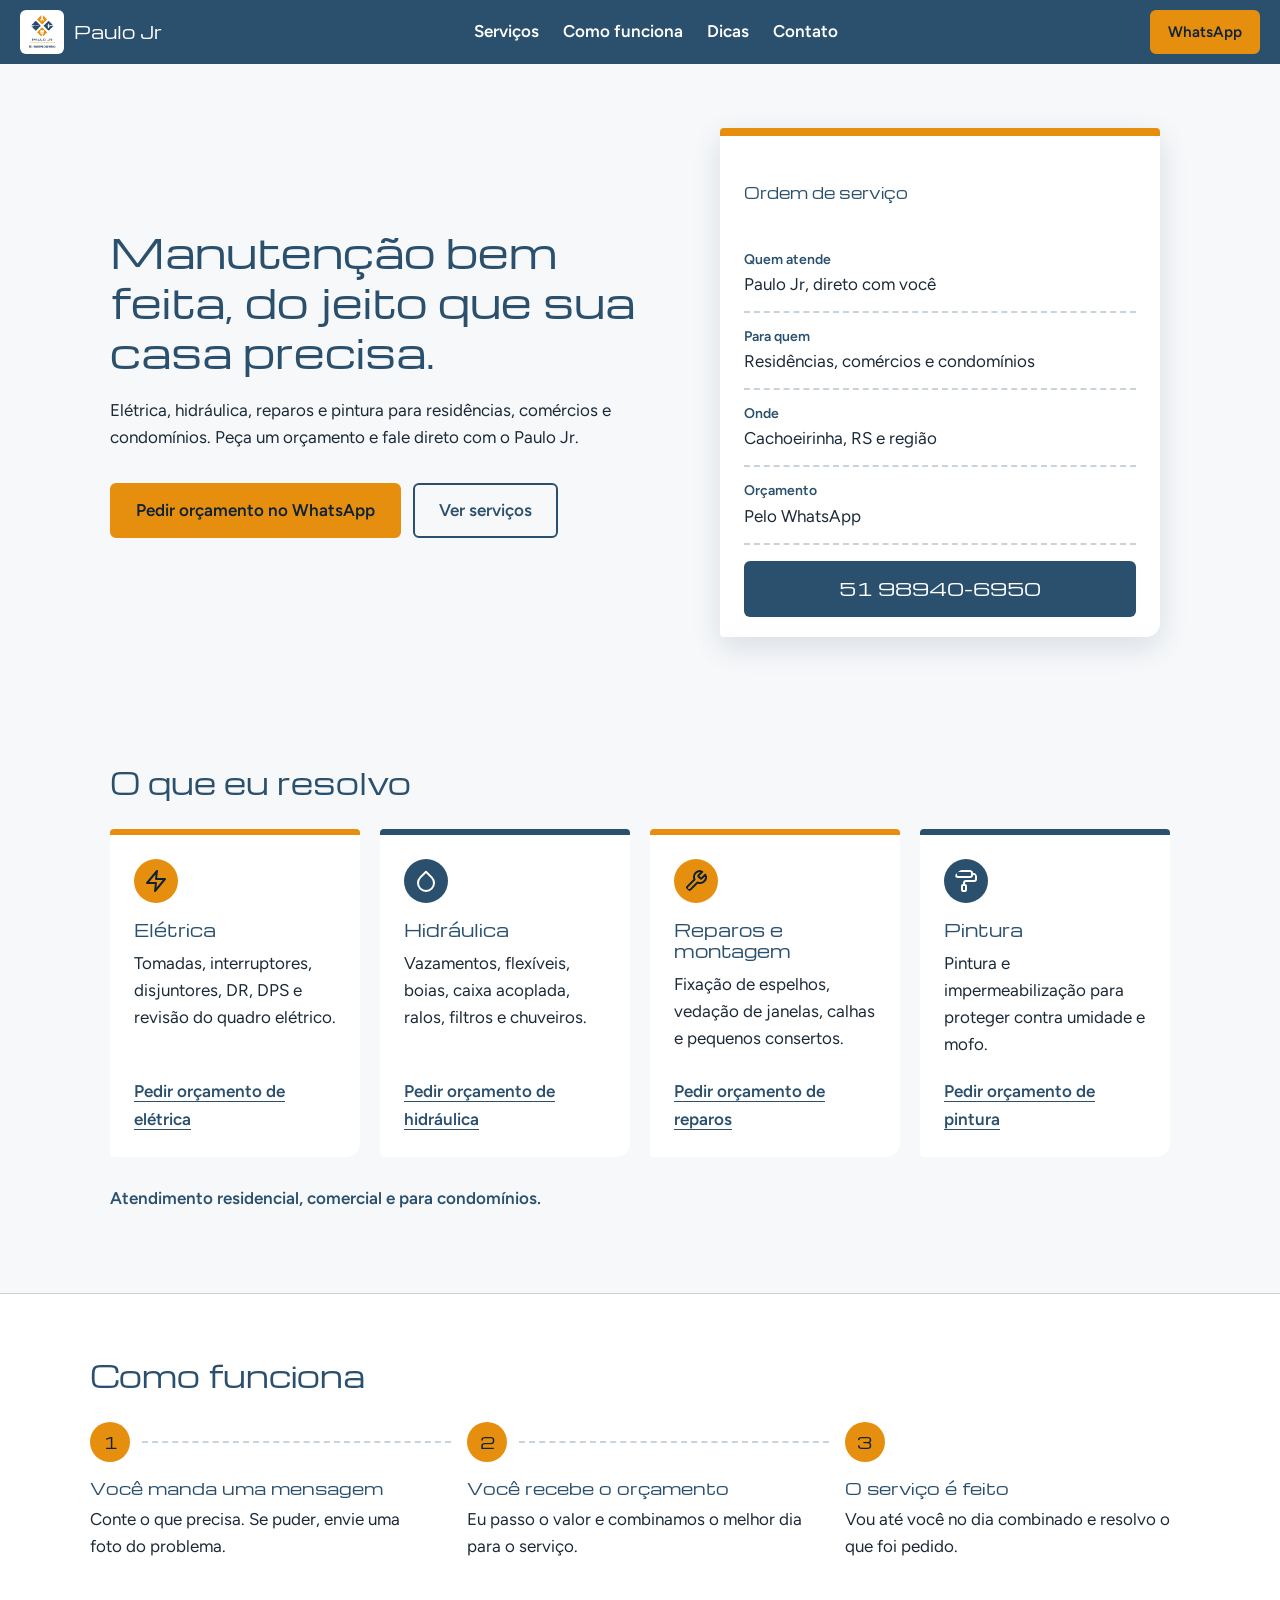
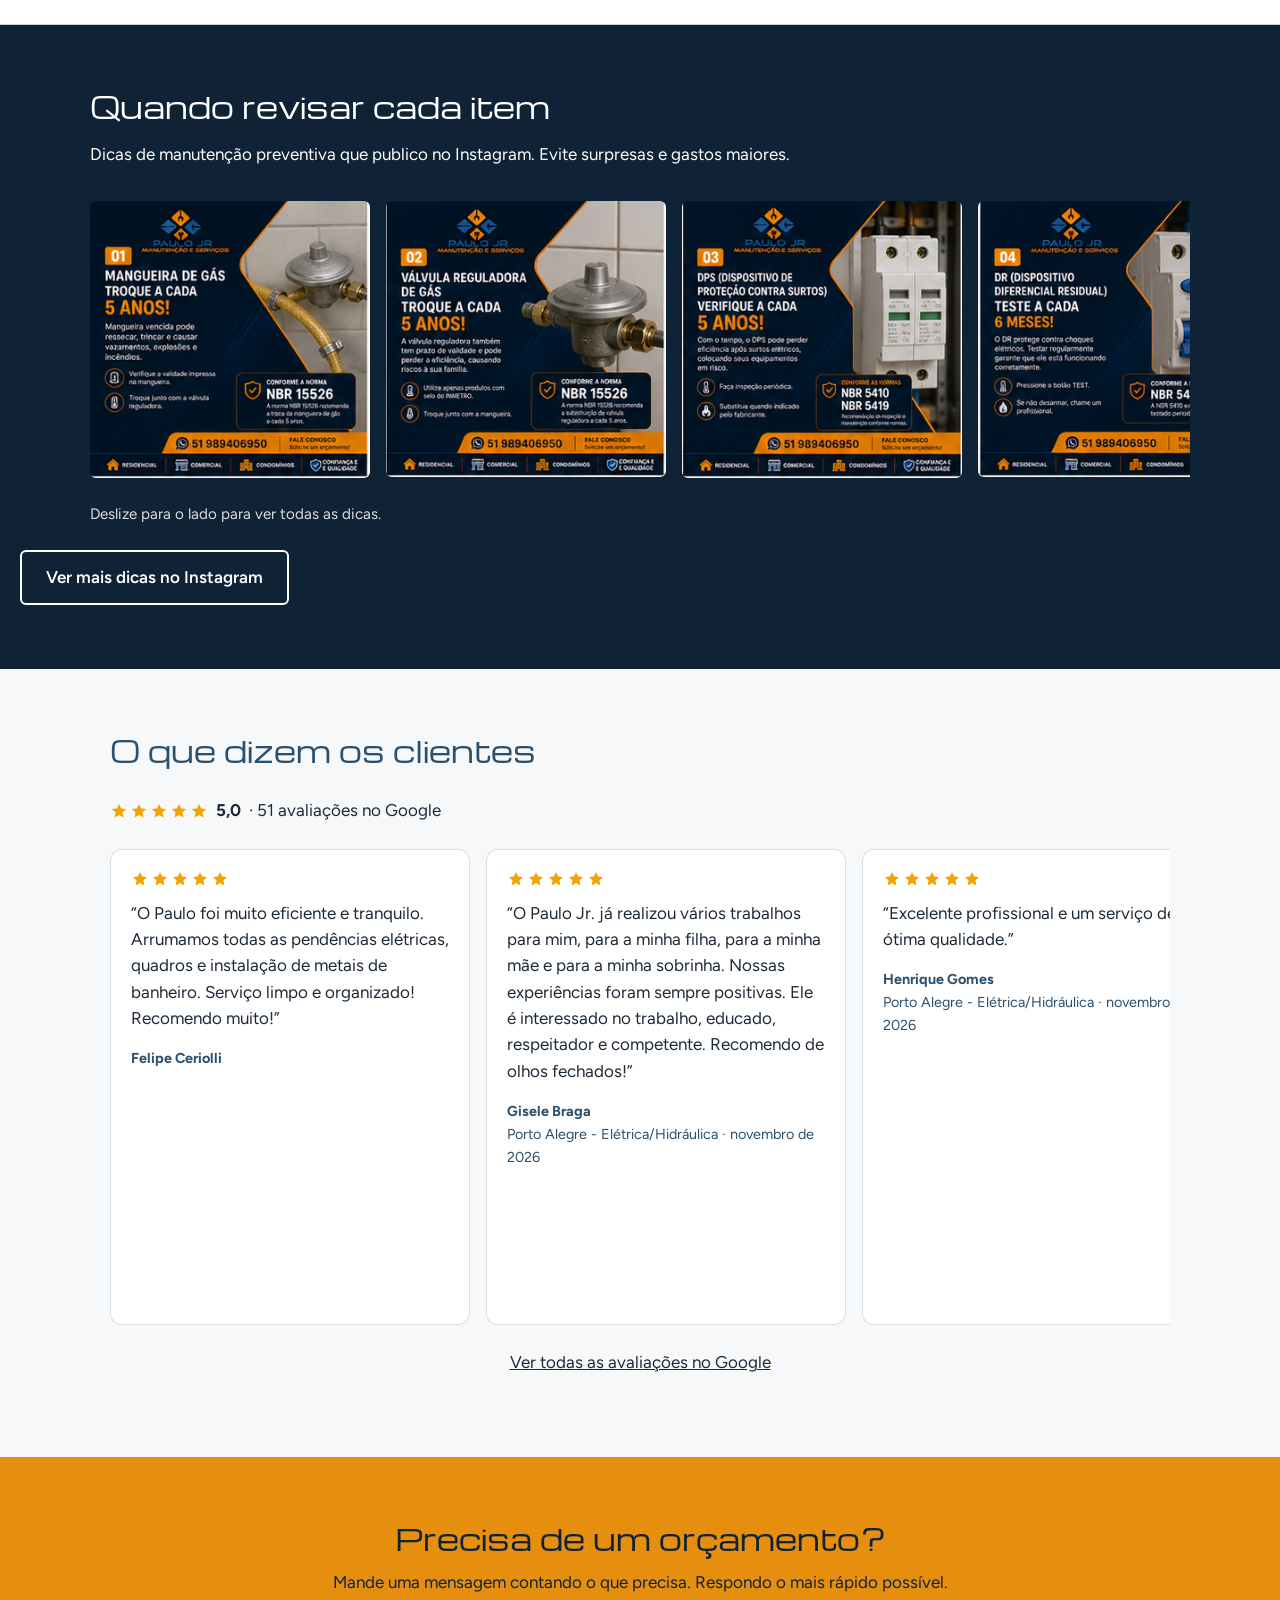
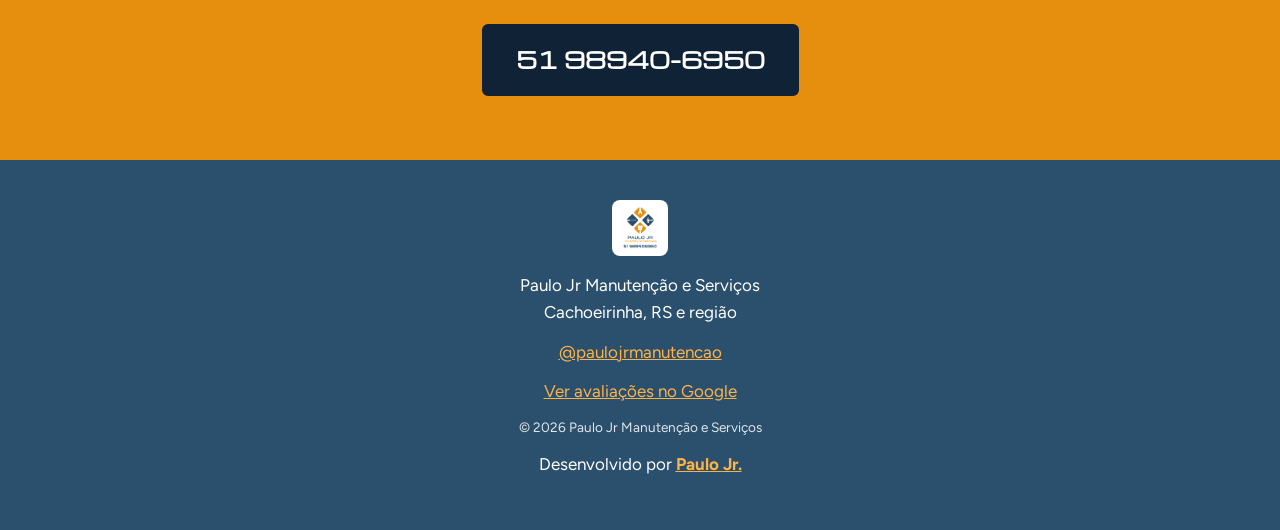
==== commit 68b28133: "Novo depoimento: Felipe Ceriolli" ====
--- a/index.html
+++ b/index.html
@@ -233,10 +233,15 @@
           <section class="secao" id="depoimentos">
       <h2>O que dizem os clientes</h2>
       <!-- REVIEWS:SUMMARY -->
-<p class="depoimentos__resumo"><span class="depoimento__estrelas" role="img" aria-label="Nota 5,0 de 5"><svg viewBox="0 0 24 24" aria-hidden="true"><path d="M12 2.5l2.9 6.1 6.6.8-4.9 4.6 1.3 6.6L12 17.3 6.1 20.6l1.3-6.6L2.5 9.4l6.6-.8z"/></svg><svg viewBox="0 0 24 24" aria-hidden="true"><path d="M12 2.5l2.9 6.1 6.6.8-4.9 4.6 1.3 6.6L12 17.3 6.1 20.6l1.3-6.6L2.5 9.4l6.6-.8z"/></svg><svg viewBox="0 0 24 24" aria-hidden="true"><path d="M12 2.5l2.9 6.1 6.6.8-4.9 4.6 1.3 6.6L12 17.3 6.1 20.6l1.3-6.6L2.5 9.4l6.6-.8z"/></svg><svg viewBox="0 0 24 24" aria-hidden="true"><path d="M12 2.5l2.9 6.1 6.6.8-4.9 4.6 1.3 6.6L12 17.3 6.1 20.6l1.3-6.6L2.5 9.4l6.6-.8z"/></svg><svg viewBox="0 0 24 24" aria-hidden="true"><path d="M12 2.5l2.9 6.1 6.6.8-4.9 4.6 1.3 6.6L12 17.3 6.1 20.6l1.3-6.6L2.5 9.4l6.6-.8z"/></svg></span><strong>5,0</strong><span>· 50 avaliações no Google</span></p>
+<p class="depoimentos__resumo"><span class="depoimento__estrelas" role="img" aria-label="Nota 5,0 de 5"><svg viewBox="0 0 24 24" aria-hidden="true"><path d="M12 2.5l2.9 6.1 6.6.8-4.9 4.6 1.3 6.6L12 17.3 6.1 20.6l1.3-6.6L2.5 9.4l6.6-.8z"/></svg><svg viewBox="0 0 24 24" aria-hidden="true"><path d="M12 2.5l2.9 6.1 6.6.8-4.9 4.6 1.3 6.6L12 17.3 6.1 20.6l1.3-6.6L2.5 9.4l6.6-.8z"/></svg><svg viewBox="0 0 24 24" aria-hidden="true"><path d="M12 2.5l2.9 6.1 6.6.8-4.9 4.6 1.3 6.6L12 17.3 6.1 20.6l1.3-6.6L2.5 9.4l6.6-.8z"/></svg><svg viewBox="0 0 24 24" aria-hidden="true"><path d="M12 2.5l2.9 6.1 6.6.8-4.9 4.6 1.3 6.6L12 17.3 6.1 20.6l1.3-6.6L2.5 9.4l6.6-.8z"/></svg><svg viewBox="0 0 24 24" aria-hidden="true"><path d="M12 2.5l2.9 6.1 6.6.8-4.9 4.6 1.3 6.6L12 17.3 6.1 20.6l1.3-6.6L2.5 9.4l6.6-.8z"/></svg></span><strong>5,0</strong><span>· 51 avaliações no Google</span></p>
 <!-- /REVIEWS:SUMMARY -->
       <ul class="depoimentos" tabindex="0" aria-label="Depoimentos de clientes. Role para o lado para ver todos.">
         <!-- REVIEWS:CARDS -->
+<li class="depoimento">
+  <div class="depoimento__estrelas" role="img" aria-label="5 de 5 estrelas"><svg viewBox="0 0 24 24" aria-hidden="true"><path d="M12 2.5l2.9 6.1 6.6.8-4.9 4.6 1.3 6.6L12 17.3 6.1 20.6l1.3-6.6L2.5 9.4l6.6-.8z"/></svg><svg viewBox="0 0 24 24" aria-hidden="true"><path d="M12 2.5l2.9 6.1 6.6.8-4.9 4.6 1.3 6.6L12 17.3 6.1 20.6l1.3-6.6L2.5 9.4l6.6-.8z"/></svg><svg viewBox="0 0 24 24" aria-hidden="true"><path d="M12 2.5l2.9 6.1 6.6.8-4.9 4.6 1.3 6.6L12 17.3 6.1 20.6l1.3-6.6L2.5 9.4l6.6-.8z"/></svg><svg viewBox="0 0 24 24" aria-hidden="true"><path d="M12 2.5l2.9 6.1 6.6.8-4.9 4.6 1.3 6.6L12 17.3 6.1 20.6l1.3-6.6L2.5 9.4l6.6-.8z"/></svg><svg viewBox="0 0 24 24" aria-hidden="true"><path d="M12 2.5l2.9 6.1 6.6.8-4.9 4.6 1.3 6.6L12 17.3 6.1 20.6l1.3-6.6L2.5 9.4l6.6-.8z"/></svg></div>
+  <blockquote>“O Paulo foi muito eficiente e tranquilo. Arrumamos todas as pendências elétricas, quadros e instalação de metais de banheiro. Serviço limpo e organizado! Recomendo muito!”</blockquote>
+  <p class="depoimento__autor"><strong>Felipe Ceriolli</strong></p>
+</li>
 <li class="depoimento">
   <div class="depoimento__estrelas" role="img" aria-label="5 de 5 estrelas"><svg viewBox="0 0 24 24" aria-hidden="true"><path d="M12 2.5l2.9 6.1 6.6.8-4.9 4.6 1.3 6.6L12 17.3 6.1 20.6l1.3-6.6L2.5 9.4l6.6-.8z"/></svg><svg viewBox="0 0 24 24" aria-hidden="true"><path d="M12 2.5l2.9 6.1 6.6.8-4.9 4.6 1.3 6.6L12 17.3 6.1 20.6l1.3-6.6L2.5 9.4l6.6-.8z"/></svg><svg viewBox="0 0 24 24" aria-hidden="true"><path d="M12 2.5l2.9 6.1 6.6.8-4.9 4.6 1.3 6.6L12 17.3 6.1 20.6l1.3-6.6L2.5 9.4l6.6-.8z"/></svg><svg viewBox="0 0 24 24" aria-hidden="true"><path d="M12 2.5l2.9 6.1 6.6.8-4.9 4.6 1.3 6.6L12 17.3 6.1 20.6l1.3-6.6L2.5 9.4l6.6-.8z"/></svg><svg viewBox="0 0 24 24" aria-hidden="true"><path d="M12 2.5l2.9 6.1 6.6.8-4.9 4.6 1.3 6.6L12 17.3 6.1 20.6l1.3-6.6L2.5 9.4l6.6-.8z"/></svg></div>
   <blockquote>“O Paulo Jr. já realizou vários trabalhos para mim, para a minha filha, para a minha mãe e para a minha sobrinha. Nossas experiências foram sempre positivas. Ele é interessado no trabalho, educado, respeitador e competente. Recomendo de olhos fechados!”</blockquote>
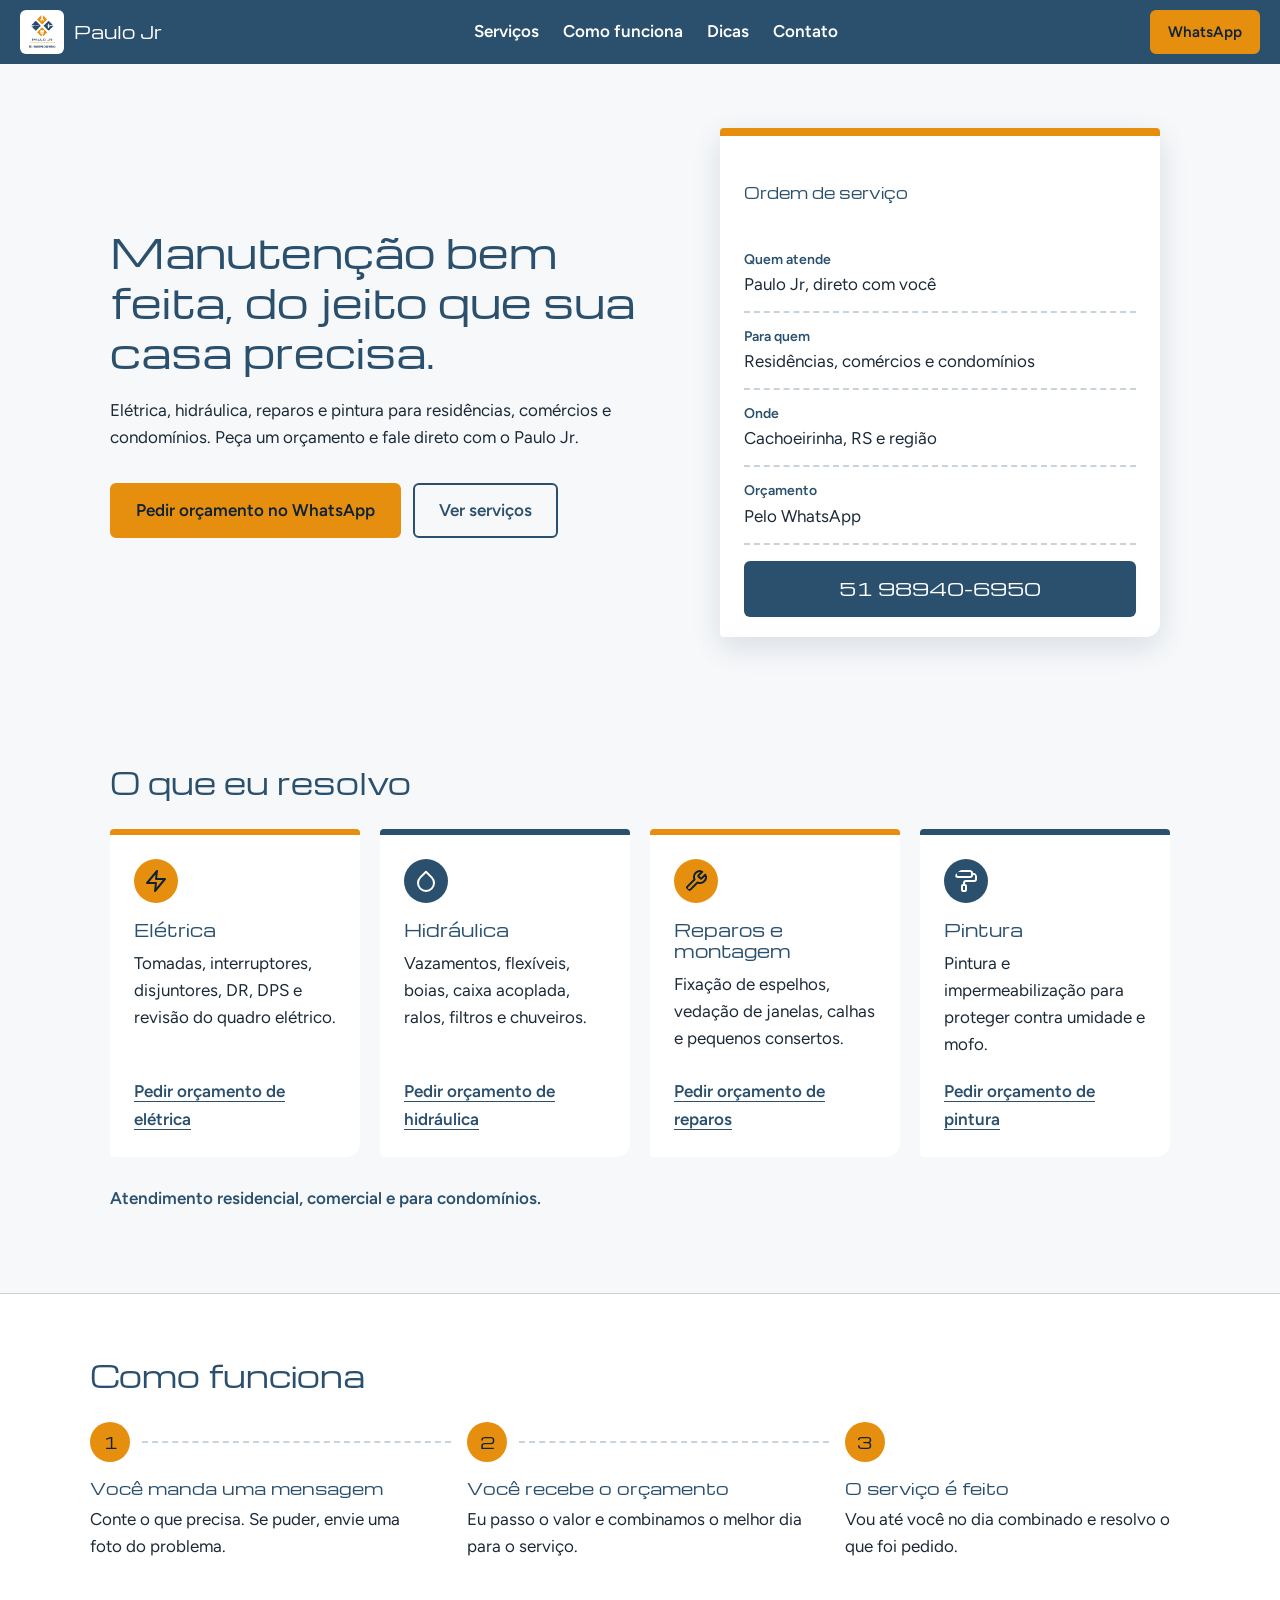
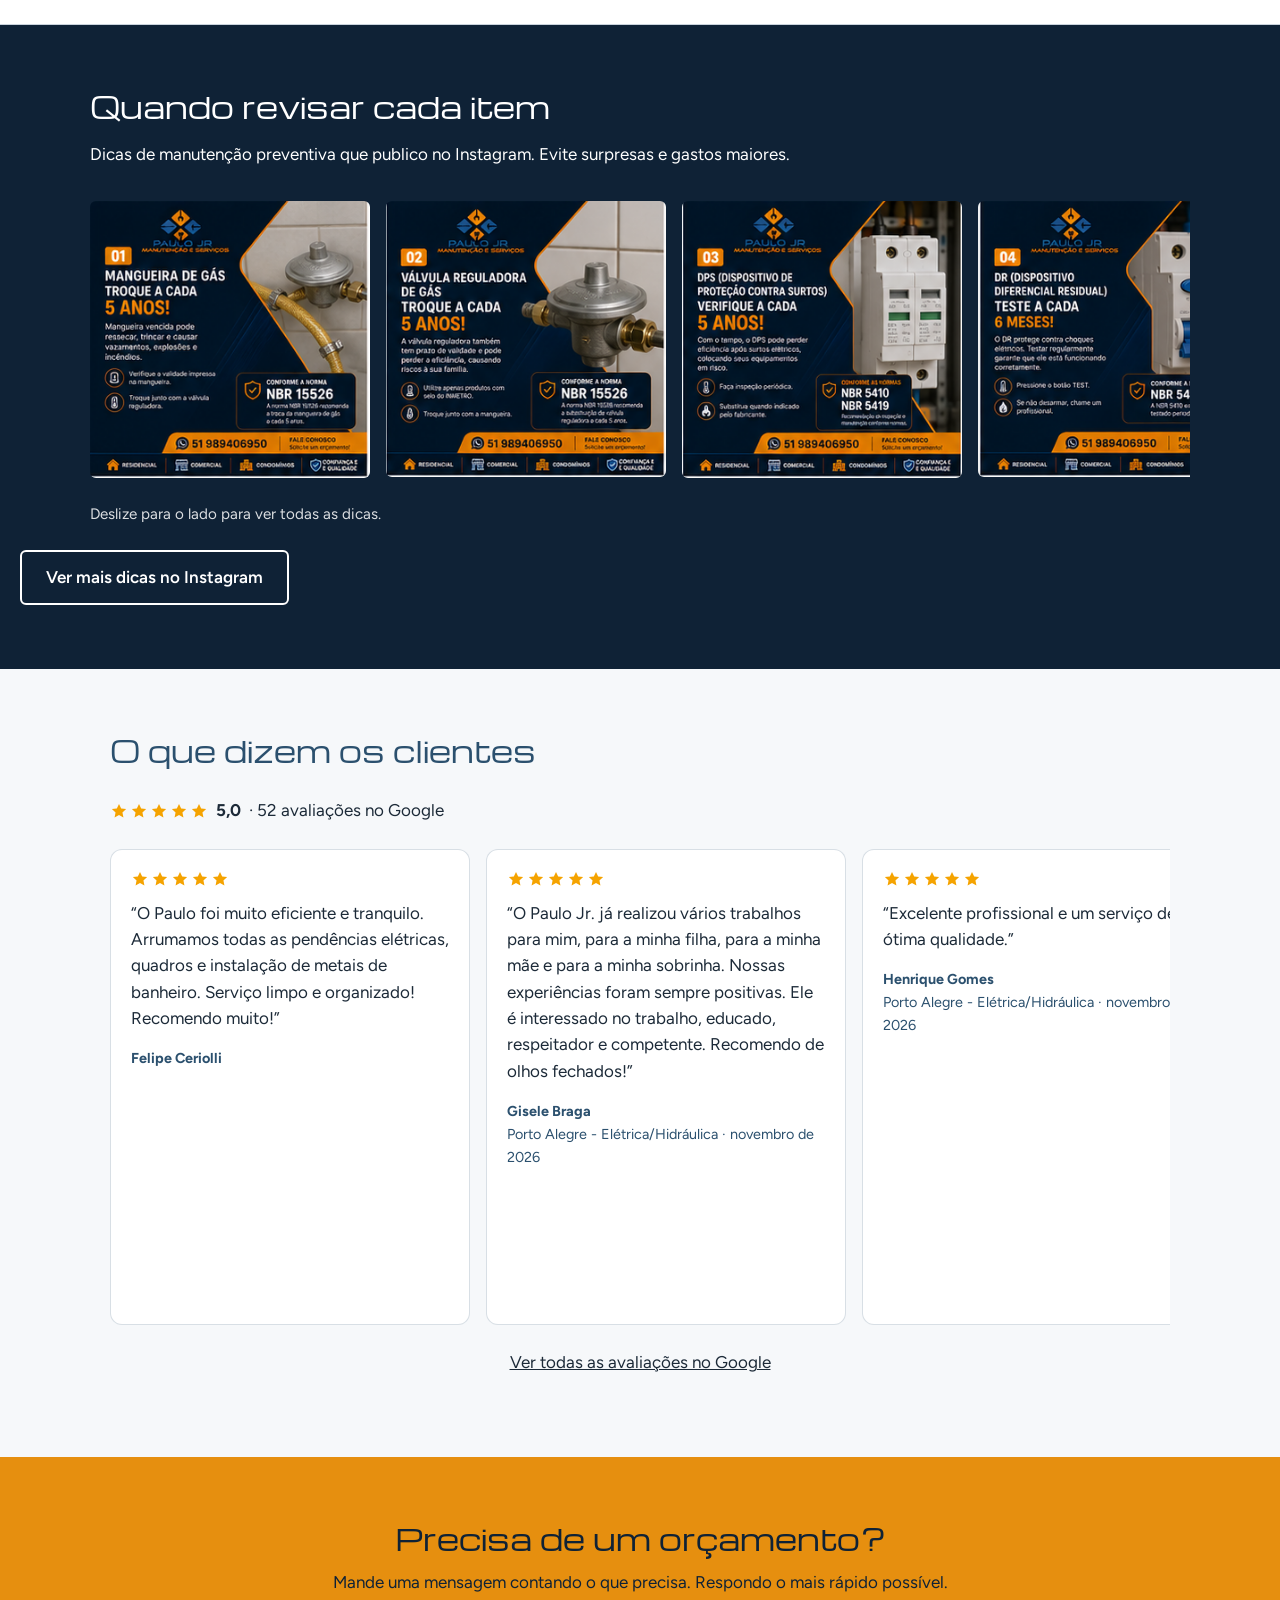
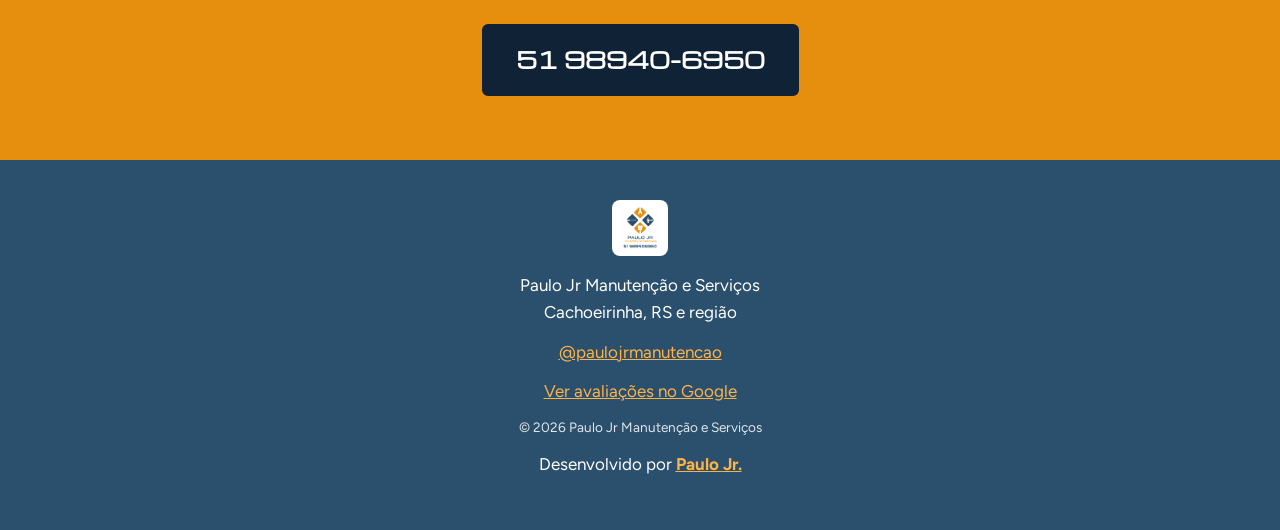
==== commit ea9b2f42: "Novo depoimento: Marília Englert" ====
--- a/index.html
+++ b/index.html
@@ -233,7 +233,7 @@
           <section class="secao" id="depoimentos">
       <h2>O que dizem os clientes</h2>
       <!-- REVIEWS:SUMMARY -->
-<p class="depoimentos__resumo"><span class="depoimento__estrelas" role="img" aria-label="Nota 5,0 de 5"><svg viewBox="0 0 24 24" aria-hidden="true"><path d="M12 2.5l2.9 6.1 6.6.8-4.9 4.6 1.3 6.6L12 17.3 6.1 20.6l1.3-6.6L2.5 9.4l6.6-.8z"/></svg><svg viewBox="0 0 24 24" aria-hidden="true"><path d="M12 2.5l2.9 6.1 6.6.8-4.9 4.6 1.3 6.6L12 17.3 6.1 20.6l1.3-6.6L2.5 9.4l6.6-.8z"/></svg><svg viewBox="0 0 24 24" aria-hidden="true"><path d="M12 2.5l2.9 6.1 6.6.8-4.9 4.6 1.3 6.6L12 17.3 6.1 20.6l1.3-6.6L2.5 9.4l6.6-.8z"/></svg><svg viewBox="0 0 24 24" aria-hidden="true"><path d="M12 2.5l2.9 6.1 6.6.8-4.9 4.6 1.3 6.6L12 17.3 6.1 20.6l1.3-6.6L2.5 9.4l6.6-.8z"/></svg><svg viewBox="0 0 24 24" aria-hidden="true"><path d="M12 2.5l2.9 6.1 6.6.8-4.9 4.6 1.3 6.6L12 17.3 6.1 20.6l1.3-6.6L2.5 9.4l6.6-.8z"/></svg></span><strong>5,0</strong><span>· 51 avaliações no Google</span></p>
+<p class="depoimentos__resumo"><span class="depoimento__estrelas" role="img" aria-label="Nota 5,0 de 5"><svg viewBox="0 0 24 24" aria-hidden="true"><path d="M12 2.5l2.9 6.1 6.6.8-4.9 4.6 1.3 6.6L12 17.3 6.1 20.6l1.3-6.6L2.5 9.4l6.6-.8z"/></svg><svg viewBox="0 0 24 24" aria-hidden="true"><path d="M12 2.5l2.9 6.1 6.6.8-4.9 4.6 1.3 6.6L12 17.3 6.1 20.6l1.3-6.6L2.5 9.4l6.6-.8z"/></svg><svg viewBox="0 0 24 24" aria-hidden="true"><path d="M12 2.5l2.9 6.1 6.6.8-4.9 4.6 1.3 6.6L12 17.3 6.1 20.6l1.3-6.6L2.5 9.4l6.6-.8z"/></svg><svg viewBox="0 0 24 24" aria-hidden="true"><path d="M12 2.5l2.9 6.1 6.6.8-4.9 4.6 1.3 6.6L12 17.3 6.1 20.6l1.3-6.6L2.5 9.4l6.6-.8z"/></svg><svg viewBox="0 0 24 24" aria-hidden="true"><path d="M12 2.5l2.9 6.1 6.6.8-4.9 4.6 1.3 6.6L12 17.3 6.1 20.6l1.3-6.6L2.5 9.4l6.6-.8z"/></svg></span><strong>5,0</strong><span>· 52 avaliações no Google</span></p>
 <!-- /REVIEWS:SUMMARY -->
       <ul class="depoimentos" tabindex="0" aria-label="Depoimentos de clientes. Role para o lado para ver todos.">
         <!-- REVIEWS:CARDS -->
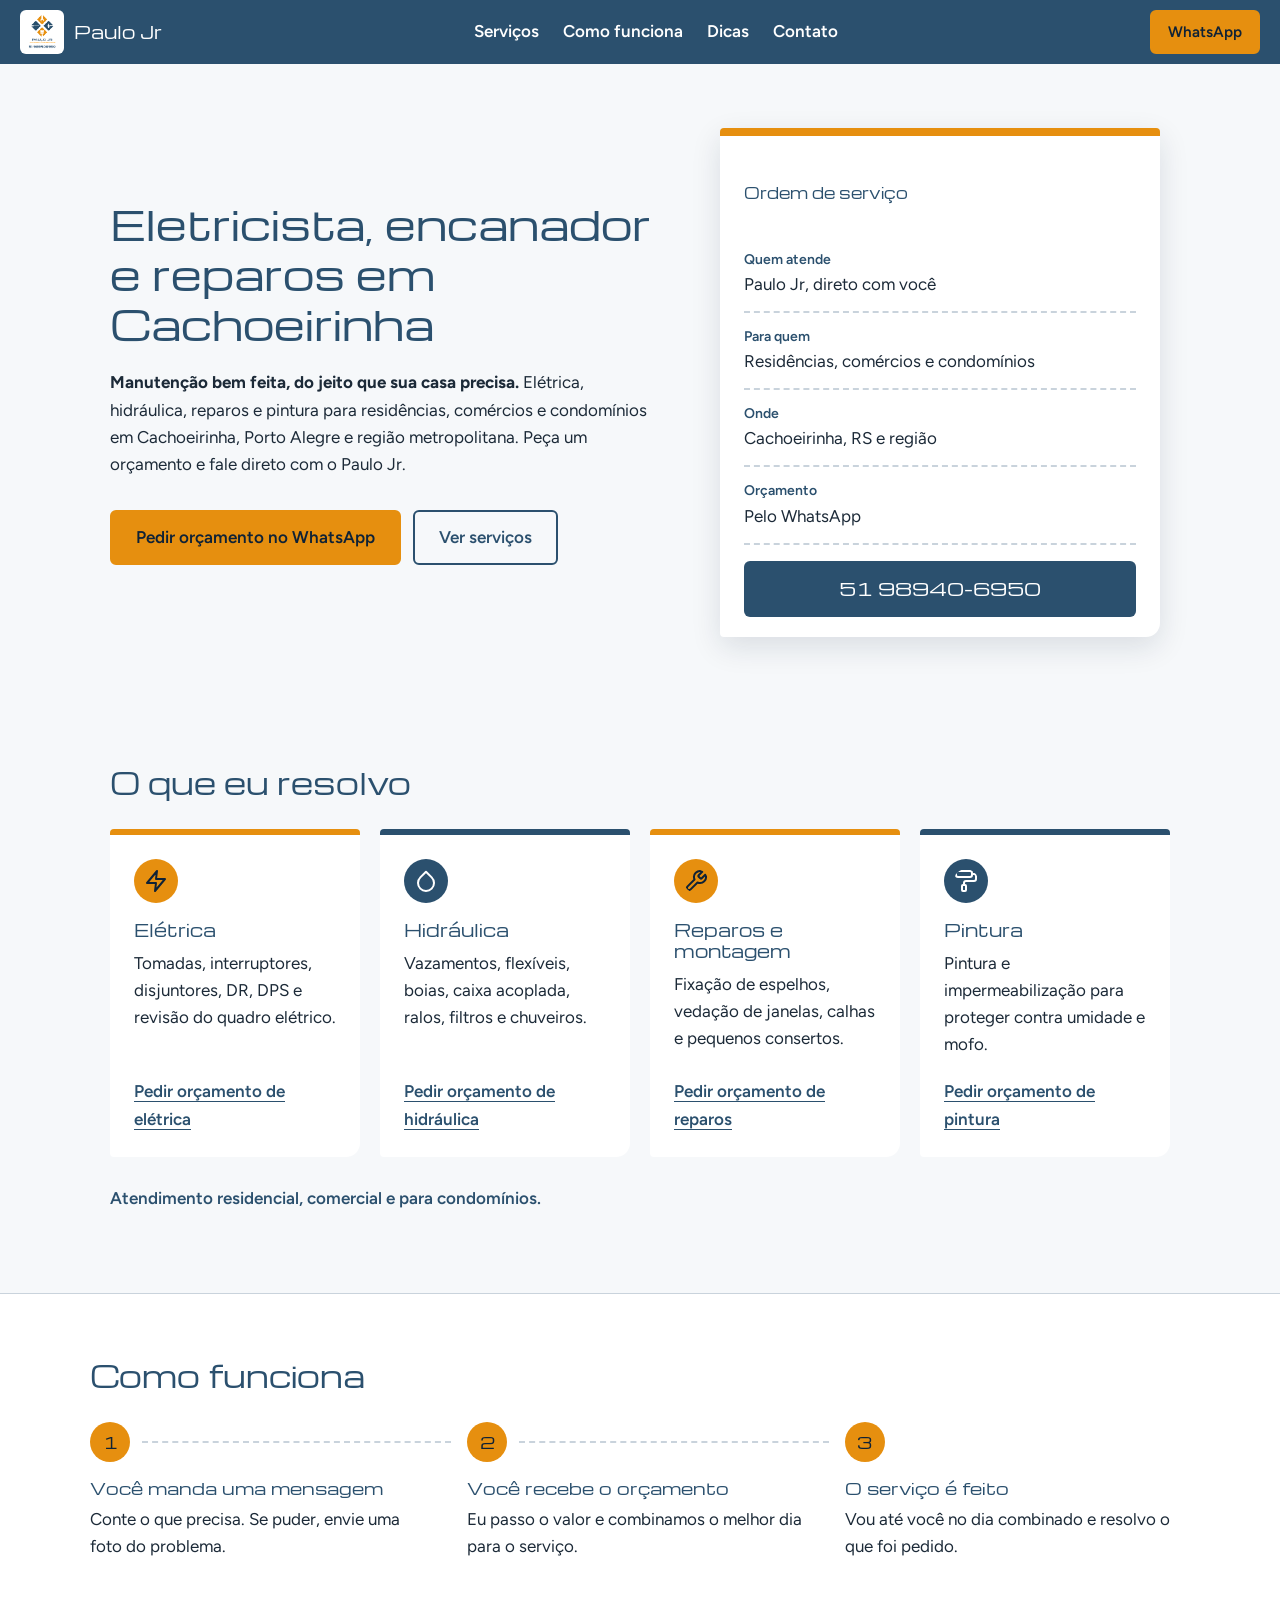
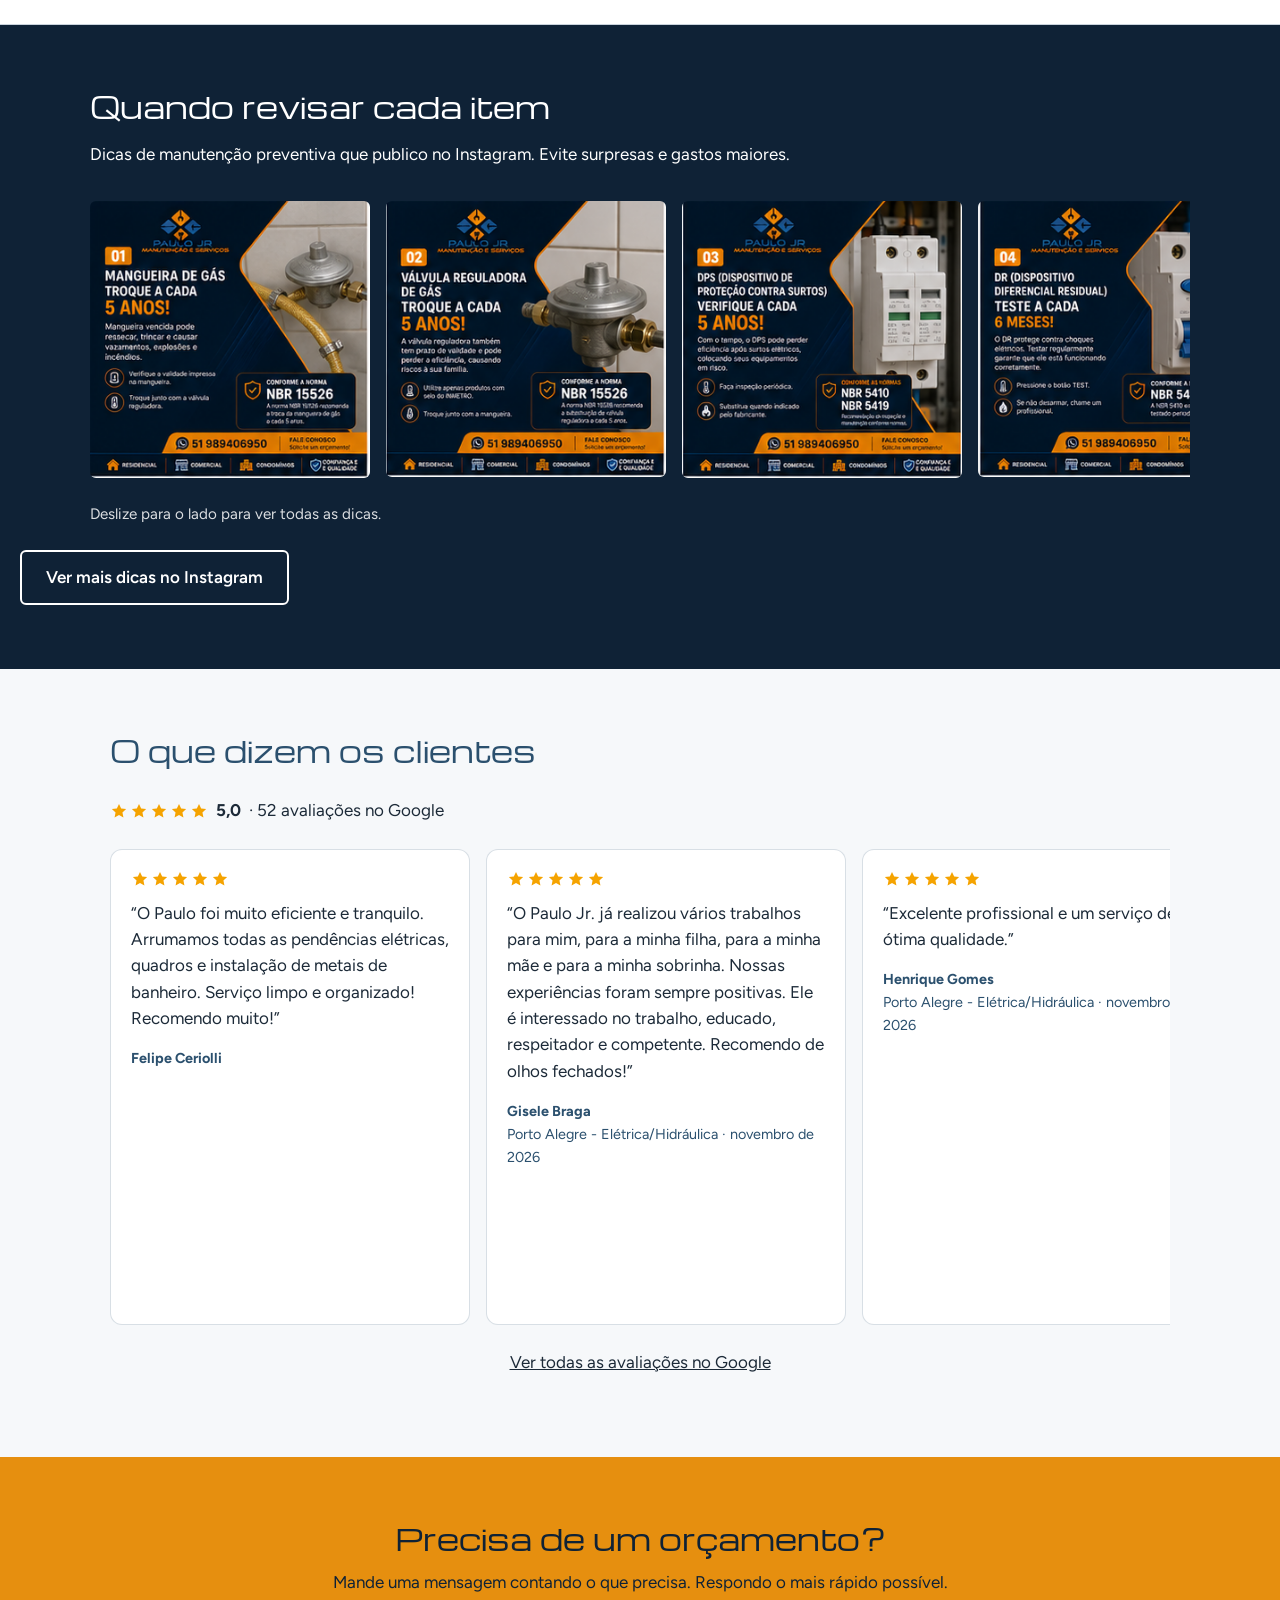
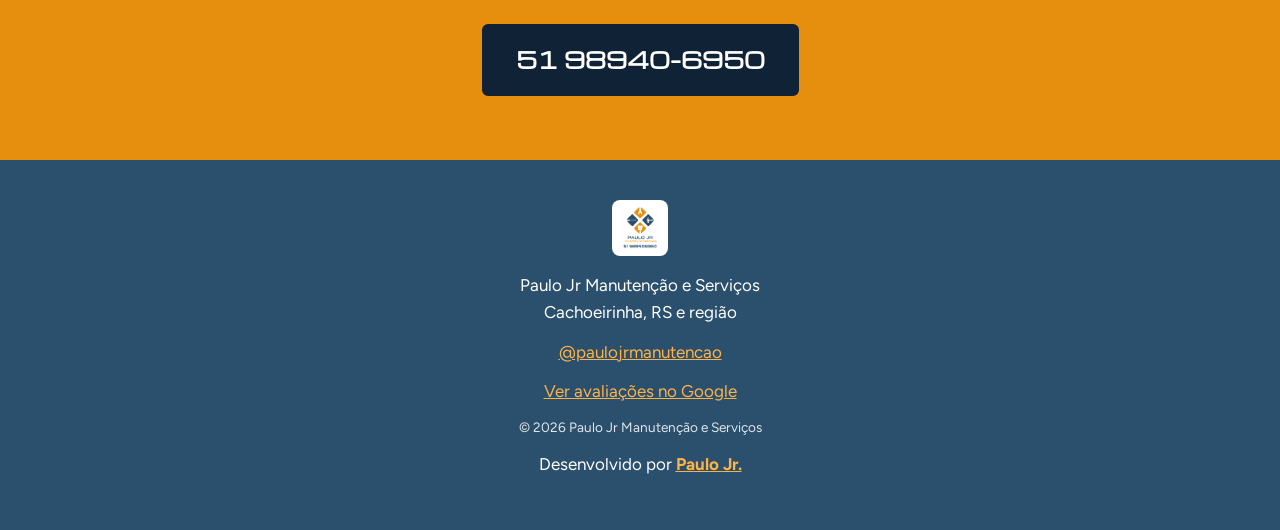
==== commit 69e5f4af: "SEO: title, H1, description e JSON-LD com cidades e horário" ====
--- a/index.html
+++ b/index.html
@@ -4,9 +4,9 @@
 <head>
   <meta charset="UTF-8">
   <meta name="viewport" content="width=device-width, initial-scale=1">
-  <title>Paulo Jr Manutenção e Serviços | Cachoeirinha e região</title>
+  <title>Eletricista e Manutenção em Cachoeirinha | Paulo Jr</title>
   <meta name="description"
-    content="Manutenção elétrica, hidráulica, reparos e pintura para residências, comércios e condomínios. Peça seu orçamento pelo WhatsApp.">
+    content="Eletricista, encanador, reparos e pintura em Cachoeirinha, Porto Alegre e região metropolitana. Residências, comércios e condomínios. Orçamento pelo WhatsApp.">
   <meta name="theme-color" content="#2b506e">
   <link rel="canonical" href="https://manutencao.paulojr.dev.br/">
 
@@ -14,7 +14,7 @@
   <meta property="og:type" content="website">
   <meta property="og:locale" content="pt_BR">
   <meta property="og:url" content="https://manutencao.paulojr.dev.br/">
-  <meta property="og:title" content="Paulo Jr Manutenção e Serviços">
+  <meta property="og:title" content="Eletricista e Manutenção em Cachoeirinha | Paulo Jr">
   <meta property="og:description"
     content="Elétrica, hidráulica, reparos e pintura em Cachoeirinha e região. Peça seu orçamento pelo WhatsApp.">
   <meta property="og:image" content="https://manutencao.paulojr.dev.br/assets/og-image.png">
@@ -33,24 +33,44 @@
 
   <!-- Dados estruturados para o Google (negócio local) -->
   <script type="application/ld+json">
-  {
-    "@context": "https://schema.org",
-    "@type": "HomeAndConstructionBusiness",
-    "name": "Paulo Jr Manutenção e Serviços",
-    "url": "https://manutencao.paulojr.dev.br/",
-    "image": "https://manutencao.paulojr.dev.br/assets/logo.png",
-    "telephone": "+55-51-98940-6950",
-    "description": "Manutenção elétrica, hidráulica, reparos e pintura para residências, comércios e condomínios.",
-    "address": {
-      "@type": "PostalAddress",
-      "addressLocality": "Cachoeirinha",
-      "addressRegion": "RS",
-      "addressCountry": "BR"
-    },
-    "areaServed": { "@type": "City", "name": "Cachoeirinha" },
-    "sameAs": ["https://www.instagram.com/paulojrmanutencao/"]
-  }
-  </script>
+{
+  "@context": "https://schema.org",
+  "@type": "HomeAndConstructionBusiness",
+  "name": "Paulo Jr Manutenção e Serviços",
+  "url": "https://manutencao.paulojr.dev.br/",
+  "image": "https://manutencao.paulojr.dev.br/assets/logo.png",
+  "telephone": "+55-51-98940-6950",
+  "description": "Eletricista, encanador, reparos e pintura para residências, comércios e condomínios em Cachoeirinha, Porto Alegre e região metropolitana.",
+  "address": {
+    "@type": "PostalAddress",
+    "addressLocality": "Cachoeirinha",
+    "addressRegion": "RS",
+    "addressCountry": "BR"
+  },
+  "openingHoursSpecification": [{
+    "@type": "OpeningHoursSpecification",
+    "dayOfWeek": ["Monday", "Tuesday", "Wednesday", "Thursday", "Friday"],
+    "opens": "08:00",
+    "closes": "18:00"
+  }],
+  "areaServed": [
+    { "@type": "City", "name": "Cachoeirinha" },
+    { "@type": "City", "name": "Porto Alegre" },
+    { "@type": "City", "name": "Canoas" },
+    { "@type": "City", "name": "Gravataí" },
+    { "@type": "City", "name": "Esteio" },
+    { "@type": "City", "name": "Sapucaia do Sul" },
+    { "@type": "City", "name": "São Leopoldo" },
+    { "@type": "City", "name": "Viamão" },
+    { "@type": "City", "name": "Guaíba" },
+    { "@type": "City", "name": "Eldorado do Sul" }
+  ],
+  "sameAs": [
+    "https://www.instagram.com/paulojrmanutencao/",
+    "https://g.page/r/Ca1kbICgBH56EBM"
+  ]
+}
+</script>
 </head>
 
 <body>
@@ -76,9 +96,8 @@
     <!-- Herói: texto à esquerda, "ordem de serviço" à direita -->
     <section class="heroi">
       <div class="heroi__texto">
-        <h1>Manutenção bem feita, do jeito que sua casa precisa.</h1>
-        <p>Elétrica, hidráulica, reparos e pintura para residências, comércios e condomínios. Peça um orçamento e fale
-          direto com o Paulo Jr.</p>
+        <h1>Eletricista, encanador e reparos em Cachoeirinha</h1>
+        <p><strong>Manutenção bem feita, do jeito que sua casa precisa.</strong> Elétrica, hidráulica, reparos e pintura para residências, comércios e condomínios em Cachoeirinha, Porto Alegre e região metropolitana. Peça um orçamento e fale direto com o Paulo Jr.</p>
         <div class="heroi__acoes">
           <a class="botao" data-whatsapp target="_blank" rel="noopener"
             href="https://wa.me/5551989406950?text=Ol%C3%A1%2C%20Paulo!%20Vi%20seu%20site%20e%20gostaria%20de%20um%20or%C3%A7amento.">Pedir
@@ -230,262 +249,876 @@
         target="_blank" rel="noopener">Ver mais dicas no Instagram</a>
     </section>
 
-          <section class="secao" id="depoimentos">
+    <section class="secao" id="depoimentos">
       <h2>O que dizem os clientes</h2>
       <!-- REVIEWS:SUMMARY -->
-<p class="depoimentos__resumo"><span class="depoimento__estrelas" role="img" aria-label="Nota 5,0 de 5"><svg viewBox="0 0 24 24" aria-hidden="true"><path d="M12 2.5l2.9 6.1 6.6.8-4.9 4.6 1.3 6.6L12 17.3 6.1 20.6l1.3-6.6L2.5 9.4l6.6-.8z"/></svg><svg viewBox="0 0 24 24" aria-hidden="true"><path d="M12 2.5l2.9 6.1 6.6.8-4.9 4.6 1.3 6.6L12 17.3 6.1 20.6l1.3-6.6L2.5 9.4l6.6-.8z"/></svg><svg viewBox="0 0 24 24" aria-hidden="true"><path d="M12 2.5l2.9 6.1 6.6.8-4.9 4.6 1.3 6.6L12 17.3 6.1 20.6l1.3-6.6L2.5 9.4l6.6-.8z"/></svg><svg viewBox="0 0 24 24" aria-hidden="true"><path d="M12 2.5l2.9 6.1 6.6.8-4.9 4.6 1.3 6.6L12 17.3 6.1 20.6l1.3-6.6L2.5 9.4l6.6-.8z"/></svg><svg viewBox="0 0 24 24" aria-hidden="true"><path d="M12 2.5l2.9 6.1 6.6.8-4.9 4.6 1.3 6.6L12 17.3 6.1 20.6l1.3-6.6L2.5 9.4l6.6-.8z"/></svg></span><strong>5,0</strong><span>· 52 avaliações no Google</span></p>
-<!-- /REVIEWS:SUMMARY -->
+      <p class="depoimentos__resumo"><span class="depoimento__estrelas" role="img" aria-label="Nota 5,0 de 5"><svg
+            viewBox="0 0 24 24" aria-hidden="true">
+            <path d="M12 2.5l2.9 6.1 6.6.8-4.9 4.6 1.3 6.6L12 17.3 6.1 20.6l1.3-6.6L2.5 9.4l6.6-.8z" />
+          </svg><svg viewBox="0 0 24 24" aria-hidden="true">
+            <path d="M12 2.5l2.9 6.1 6.6.8-4.9 4.6 1.3 6.6L12 17.3 6.1 20.6l1.3-6.6L2.5 9.4l6.6-.8z" />
+          </svg><svg viewBox="0 0 24 24" aria-hidden="true">
+            <path d="M12 2.5l2.9 6.1 6.6.8-4.9 4.6 1.3 6.6L12 17.3 6.1 20.6l1.3-6.6L2.5 9.4l6.6-.8z" />
+          </svg><svg viewBox="0 0 24 24" aria-hidden="true">
+            <path d="M12 2.5l2.9 6.1 6.6.8-4.9 4.6 1.3 6.6L12 17.3 6.1 20.6l1.3-6.6L2.5 9.4l6.6-.8z" />
+          </svg><svg viewBox="0 0 24 24" aria-hidden="true">
+            <path d="M12 2.5l2.9 6.1 6.6.8-4.9 4.6 1.3 6.6L12 17.3 6.1 20.6l1.3-6.6L2.5 9.4l6.6-.8z" />
+          </svg></span><strong>5,0</strong><span>· 52 avaliações no Google</span></p>
+      <!-- /REVIEWS:SUMMARY -->
       <ul class="depoimentos" tabindex="0" aria-label="Depoimentos de clientes. Role para o lado para ver todos.">
         <!-- REVIEWS:CARDS -->
-<li class="depoimento">
-  <div class="depoimento__estrelas" role="img" aria-label="5 de 5 estrelas"><svg viewBox="0 0 24 24" aria-hidden="true"><path d="M12 2.5l2.9 6.1 6.6.8-4.9 4.6 1.3 6.6L12 17.3 6.1 20.6l1.3-6.6L2.5 9.4l6.6-.8z"/></svg><svg viewBox="0 0 24 24" aria-hidden="true"><path d="M12 2.5l2.9 6.1 6.6.8-4.9 4.6 1.3 6.6L12 17.3 6.1 20.6l1.3-6.6L2.5 9.4l6.6-.8z"/></svg><svg viewBox="0 0 24 24" aria-hidden="true"><path d="M12 2.5l2.9 6.1 6.6.8-4.9 4.6 1.3 6.6L12 17.3 6.1 20.6l1.3-6.6L2.5 9.4l6.6-.8z"/></svg><svg viewBox="0 0 24 24" aria-hidden="true"><path d="M12 2.5l2.9 6.1 6.6.8-4.9 4.6 1.3 6.6L12 17.3 6.1 20.6l1.3-6.6L2.5 9.4l6.6-.8z"/></svg><svg viewBox="0 0 24 24" aria-hidden="true"><path d="M12 2.5l2.9 6.1 6.6.8-4.9 4.6 1.3 6.6L12 17.3 6.1 20.6l1.3-6.6L2.5 9.4l6.6-.8z"/></svg></div>
-  <blockquote>“O Paulo foi muito eficiente e tranquilo. Arrumamos todas as pendências elétricas, quadros e instalação de metais de banheiro. Serviço limpo e organizado! Recomendo muito!”</blockquote>
-  <p class="depoimento__autor"><strong>Felipe Ceriolli</strong></p>
-</li>
-<li class="depoimento">
-  <div class="depoimento__estrelas" role="img" aria-label="5 de 5 estrelas"><svg viewBox="0 0 24 24" aria-hidden="true"><path d="M12 2.5l2.9 6.1 6.6.8-4.9 4.6 1.3 6.6L12 17.3 6.1 20.6l1.3-6.6L2.5 9.4l6.6-.8z"/></svg><svg viewBox="0 0 24 24" aria-hidden="true"><path d="M12 2.5l2.9 6.1 6.6.8-4.9 4.6 1.3 6.6L12 17.3 6.1 20.6l1.3-6.6L2.5 9.4l6.6-.8z"/></svg><svg viewBox="0 0 24 24" aria-hidden="true"><path d="M12 2.5l2.9 6.1 6.6.8-4.9 4.6 1.3 6.6L12 17.3 6.1 20.6l1.3-6.6L2.5 9.4l6.6-.8z"/></svg><svg viewBox="0 0 24 24" aria-hidden="true"><path d="M12 2.5l2.9 6.1 6.6.8-4.9 4.6 1.3 6.6L12 17.3 6.1 20.6l1.3-6.6L2.5 9.4l6.6-.8z"/></svg><svg viewBox="0 0 24 24" aria-hidden="true"><path d="M12 2.5l2.9 6.1 6.6.8-4.9 4.6 1.3 6.6L12 17.3 6.1 20.6l1.3-6.6L2.5 9.4l6.6-.8z"/></svg></div>
-  <blockquote>“O Paulo Jr. já realizou vários trabalhos para mim, para a minha filha, para a minha mãe e para a minha sobrinha. Nossas experiências foram sempre positivas. Ele é interessado no trabalho, educado, respeitador e competente. Recomendo de olhos fechados!”</blockquote>
-  <p class="depoimento__autor"><strong>Gisele Braga</strong><br>Porto Alegre - Elétrica/Hidráulica · novembro de 2026</p>
-</li>
-<li class="depoimento">
-  <div class="depoimento__estrelas" role="img" aria-label="5 de 5 estrelas"><svg viewBox="0 0 24 24" aria-hidden="true"><path d="M12 2.5l2.9 6.1 6.6.8-4.9 4.6 1.3 6.6L12 17.3 6.1 20.6l1.3-6.6L2.5 9.4l6.6-.8z"/></svg><svg viewBox="0 0 24 24" aria-hidden="true"><path d="M12 2.5l2.9 6.1 6.6.8-4.9 4.6 1.3 6.6L12 17.3 6.1 20.6l1.3-6.6L2.5 9.4l6.6-.8z"/></svg><svg viewBox="0 0 24 24" aria-hidden="true"><path d="M12 2.5l2.9 6.1 6.6.8-4.9 4.6 1.3 6.6L12 17.3 6.1 20.6l1.3-6.6L2.5 9.4l6.6-.8z"/></svg><svg viewBox="0 0 24 24" aria-hidden="true"><path d="M12 2.5l2.9 6.1 6.6.8-4.9 4.6 1.3 6.6L12 17.3 6.1 20.6l1.3-6.6L2.5 9.4l6.6-.8z"/></svg><svg viewBox="0 0 24 24" aria-hidden="true"><path d="M12 2.5l2.9 6.1 6.6.8-4.9 4.6 1.3 6.6L12 17.3 6.1 20.6l1.3-6.6L2.5 9.4l6.6-.8z"/></svg></div>
-  <blockquote>“Excelente profissional e um serviço de ótima qualidade.”</blockquote>
-  <p class="depoimento__autor"><strong>Henrique Gomes</strong><br>Porto Alegre - Elétrica/Hidráulica · novembro de 2026</p>
-</li>
-<li class="depoimento">
-  <div class="depoimento__estrelas" role="img" aria-label="5 de 5 estrelas"><svg viewBox="0 0 24 24" aria-hidden="true"><path d="M12 2.5l2.9 6.1 6.6.8-4.9 4.6 1.3 6.6L12 17.3 6.1 20.6l1.3-6.6L2.5 9.4l6.6-.8z"/></svg><svg viewBox="0 0 24 24" aria-hidden="true"><path d="M12 2.5l2.9 6.1 6.6.8-4.9 4.6 1.3 6.6L12 17.3 6.1 20.6l1.3-6.6L2.5 9.4l6.6-.8z"/></svg><svg viewBox="0 0 24 24" aria-hidden="true"><path d="M12 2.5l2.9 6.1 6.6.8-4.9 4.6 1.3 6.6L12 17.3 6.1 20.6l1.3-6.6L2.5 9.4l6.6-.8z"/></svg><svg viewBox="0 0 24 24" aria-hidden="true"><path d="M12 2.5l2.9 6.1 6.6.8-4.9 4.6 1.3 6.6L12 17.3 6.1 20.6l1.3-6.6L2.5 9.4l6.6-.8z"/></svg><svg viewBox="0 0 24 24" aria-hidden="true"><path d="M12 2.5l2.9 6.1 6.6.8-4.9 4.6 1.3 6.6L12 17.3 6.1 20.6l1.3-6.6L2.5 9.4l6.6-.8z"/></svg></div>
-  <blockquote>“Organizado, profissional e executa o serviço sempre com excelência. Recomendo muito.”</blockquote>
-  <p class="depoimento__autor"><strong>Kaleb Morares Natal</strong><br>Porto Alegre - Elétrica · novembro de 2026</p>
-</li>
-<li class="depoimento">
-  <div class="depoimento__estrelas" role="img" aria-label="5 de 5 estrelas"><svg viewBox="0 0 24 24" aria-hidden="true"><path d="M12 2.5l2.9 6.1 6.6.8-4.9 4.6 1.3 6.6L12 17.3 6.1 20.6l1.3-6.6L2.5 9.4l6.6-.8z"/></svg><svg viewBox="0 0 24 24" aria-hidden="true"><path d="M12 2.5l2.9 6.1 6.6.8-4.9 4.6 1.3 6.6L12 17.3 6.1 20.6l1.3-6.6L2.5 9.4l6.6-.8z"/></svg><svg viewBox="0 0 24 24" aria-hidden="true"><path d="M12 2.5l2.9 6.1 6.6.8-4.9 4.6 1.3 6.6L12 17.3 6.1 20.6l1.3-6.6L2.5 9.4l6.6-.8z"/></svg><svg viewBox="0 0 24 24" aria-hidden="true"><path d="M12 2.5l2.9 6.1 6.6.8-4.9 4.6 1.3 6.6L12 17.3 6.1 20.6l1.3-6.6L2.5 9.4l6.6-.8z"/></svg><svg viewBox="0 0 24 24" aria-hidden="true"><path d="M12 2.5l2.9 6.1 6.6.8-4.9 4.6 1.3 6.6L12 17.3 6.1 20.6l1.3-6.6L2.5 9.4l6.6-.8z"/></svg></div>
-  <blockquote>“Confiança, trabalho profissional de qualidade e preço justo. Recomendo!”</blockquote>
-  <p class="depoimento__autor"><strong>Jean Santos</strong><br>Porto Alegre - Elétrica · novembro de 2026</p>
-</li>
-<li class="depoimento">
-  <div class="depoimento__estrelas" role="img" aria-label="5 de 5 estrelas"><svg viewBox="0 0 24 24" aria-hidden="true"><path d="M12 2.5l2.9 6.1 6.6.8-4.9 4.6 1.3 6.6L12 17.3 6.1 20.6l1.3-6.6L2.5 9.4l6.6-.8z"/></svg><svg viewBox="0 0 24 24" aria-hidden="true"><path d="M12 2.5l2.9 6.1 6.6.8-4.9 4.6 1.3 6.6L12 17.3 6.1 20.6l1.3-6.6L2.5 9.4l6.6-.8z"/></svg><svg viewBox="0 0 24 24" aria-hidden="true"><path d="M12 2.5l2.9 6.1 6.6.8-4.9 4.6 1.3 6.6L12 17.3 6.1 20.6l1.3-6.6L2.5 9.4l6.6-.8z"/></svg><svg viewBox="0 0 24 24" aria-hidden="true"><path d="M12 2.5l2.9 6.1 6.6.8-4.9 4.6 1.3 6.6L12 17.3 6.1 20.6l1.3-6.6L2.5 9.4l6.6-.8z"/></svg><svg viewBox="0 0 24 24" aria-hidden="true"><path d="M12 2.5l2.9 6.1 6.6.8-4.9 4.6 1.3 6.6L12 17.3 6.1 20.6l1.3-6.6L2.5 9.4l6.6-.8z"/></svg></div>
-  <blockquote>“Sempre contamos com a excelência dos serviços prestados pelo Paulo Jr. Pessoa de extrema confiança e muito atenciosa! Recomendamos sem nenhuma ressalva! Podem confiar!”</blockquote>
-  <p class="depoimento__autor"><strong>Janice Fleck</strong><br>Porto Alegre - Elétrica/Hidráulica · novembro de 2026</p>
-</li>
-<li class="depoimento">
-  <div class="depoimento__estrelas" role="img" aria-label="5 de 5 estrelas"><svg viewBox="0 0 24 24" aria-hidden="true"><path d="M12 2.5l2.9 6.1 6.6.8-4.9 4.6 1.3 6.6L12 17.3 6.1 20.6l1.3-6.6L2.5 9.4l6.6-.8z"/></svg><svg viewBox="0 0 24 24" aria-hidden="true"><path d="M12 2.5l2.9 6.1 6.6.8-4.9 4.6 1.3 6.6L12 17.3 6.1 20.6l1.3-6.6L2.5 9.4l6.6-.8z"/></svg><svg viewBox="0 0 24 24" aria-hidden="true"><path d="M12 2.5l2.9 6.1 6.6.8-4.9 4.6 1.3 6.6L12 17.3 6.1 20.6l1.3-6.6L2.5 9.4l6.6-.8z"/></svg><svg viewBox="0 0 24 24" aria-hidden="true"><path d="M12 2.5l2.9 6.1 6.6.8-4.9 4.6 1.3 6.6L12 17.3 6.1 20.6l1.3-6.6L2.5 9.4l6.6-.8z"/></svg><svg viewBox="0 0 24 24" aria-hidden="true"><path d="M12 2.5l2.9 6.1 6.6.8-4.9 4.6 1.3 6.6L12 17.3 6.1 20.6l1.3-6.6L2.5 9.4l6.6-.8z"/></svg></div>
-  <blockquote>“Gostei muito, muito atencioso! Vale muito a avaliação!!!”</blockquote>
-  <p class="depoimento__autor"><strong>Barbara Gomes</strong><br>Porto Alegre - Elétrica · novembro de 2026</p>
-</li>
-<li class="depoimento">
-  <div class="depoimento__estrelas" role="img" aria-label="5 de 5 estrelas"><svg viewBox="0 0 24 24" aria-hidden="true"><path d="M12 2.5l2.9 6.1 6.6.8-4.9 4.6 1.3 6.6L12 17.3 6.1 20.6l1.3-6.6L2.5 9.4l6.6-.8z"/></svg><svg viewBox="0 0 24 24" aria-hidden="true"><path d="M12 2.5l2.9 6.1 6.6.8-4.9 4.6 1.3 6.6L12 17.3 6.1 20.6l1.3-6.6L2.5 9.4l6.6-.8z"/></svg><svg viewBox="0 0 24 24" aria-hidden="true"><path d="M12 2.5l2.9 6.1 6.6.8-4.9 4.6 1.3 6.6L12 17.3 6.1 20.6l1.3-6.6L2.5 9.4l6.6-.8z"/></svg><svg viewBox="0 0 24 24" aria-hidden="true"><path d="M12 2.5l2.9 6.1 6.6.8-4.9 4.6 1.3 6.6L12 17.3 6.1 20.6l1.3-6.6L2.5 9.4l6.6-.8z"/></svg><svg viewBox="0 0 24 24" aria-hidden="true"><path d="M12 2.5l2.9 6.1 6.6.8-4.9 4.6 1.3 6.6L12 17.3 6.1 20.6l1.3-6.6L2.5 9.4l6.6-.8z"/></svg></div>
-  <blockquote>“O Paulo é um excelente profissional, responsável, correto, pontual, honesto... Sempre que preciso de serviços de reformas, alvenaria, colocação de pisos e azulejos(PERFEITOS),elétrica, hidráulica etc, recorro a ele, pois sei que o serviço ficará perfeito e com valor apropriado ao que foi feito! Não conheço profissional melhor em Porto Alegre e região... APROVEITO PARA AGRADECER A ELE, POR TODAS AS VEZES QUE PRECISEI DOS SEUS SERVIÇOS. GRANDE ABRAÇO!”</blockquote>
-  <p class="depoimento__autor"><strong>André Luiz Costa Nunes</strong><br>Porto Alegre - Reforma · novembro de 2026</p>
-</li>
-<li class="depoimento">
-  <div class="depoimento__estrelas" role="img" aria-label="4 de 5 estrelas"><svg viewBox="0 0 24 24" aria-hidden="true"><path d="M12 2.5l2.9 6.1 6.6.8-4.9 4.6 1.3 6.6L12 17.3 6.1 20.6l1.3-6.6L2.5 9.4l6.6-.8z"/></svg><svg viewBox="0 0 24 24" aria-hidden="true"><path d="M12 2.5l2.9 6.1 6.6.8-4.9 4.6 1.3 6.6L12 17.3 6.1 20.6l1.3-6.6L2.5 9.4l6.6-.8z"/></svg><svg viewBox="0 0 24 24" aria-hidden="true"><path d="M12 2.5l2.9 6.1 6.6.8-4.9 4.6 1.3 6.6L12 17.3 6.1 20.6l1.3-6.6L2.5 9.4l6.6-.8z"/></svg><svg viewBox="0 0 24 24" aria-hidden="true"><path d="M12 2.5l2.9 6.1 6.6.8-4.9 4.6 1.3 6.6L12 17.3 6.1 20.6l1.3-6.6L2.5 9.4l6.6-.8z"/></svg></div>
-  <blockquote>“Profissional responsável, disponível, de confiança e com preço justo.”</blockquote>
-  <p class="depoimento__autor"><strong>Louise Borba</strong><br>Porto Alegre - Reforma · novembro de 2026</p>
-</li>
-<li class="depoimento">
-  <div class="depoimento__estrelas" role="img" aria-label="5 de 5 estrelas"><svg viewBox="0 0 24 24" aria-hidden="true"><path d="M12 2.5l2.9 6.1 6.6.8-4.9 4.6 1.3 6.6L12 17.3 6.1 20.6l1.3-6.6L2.5 9.4l6.6-.8z"/></svg><svg viewBox="0 0 24 24" aria-hidden="true"><path d="M12 2.5l2.9 6.1 6.6.8-4.9 4.6 1.3 6.6L12 17.3 6.1 20.6l1.3-6.6L2.5 9.4l6.6-.8z"/></svg><svg viewBox="0 0 24 24" aria-hidden="true"><path d="M12 2.5l2.9 6.1 6.6.8-4.9 4.6 1.3 6.6L12 17.3 6.1 20.6l1.3-6.6L2.5 9.4l6.6-.8z"/></svg><svg viewBox="0 0 24 24" aria-hidden="true"><path d="M12 2.5l2.9 6.1 6.6.8-4.9 4.6 1.3 6.6L12 17.3 6.1 20.6l1.3-6.6L2.5 9.4l6.6-.8z"/></svg><svg viewBox="0 0 24 24" aria-hidden="true"><path d="M12 2.5l2.9 6.1 6.6.8-4.9 4.6 1.3 6.6L12 17.3 6.1 20.6l1.3-6.6L2.5 9.4l6.6-.8z"/></svg></div>
-  <blockquote>“O paulo é um baita profissional! Atencioso, habilidoso e tranquilo . Já recebemos ele aqui em casa para algumas manutenções mais de uma vez e foram ótimas experiências. Eu indico muito.”</blockquote>
-  <p class="depoimento__autor"><strong>Miche Portella Domingues</strong><br>Porto Alegre - Elétrica · novembro de 2026</p>
-</li>
-<li class="depoimento">
-  <div class="depoimento__estrelas" role="img" aria-label="5 de 5 estrelas"><svg viewBox="0 0 24 24" aria-hidden="true"><path d="M12 2.5l2.9 6.1 6.6.8-4.9 4.6 1.3 6.6L12 17.3 6.1 20.6l1.3-6.6L2.5 9.4l6.6-.8z"/></svg><svg viewBox="0 0 24 24" aria-hidden="true"><path d="M12 2.5l2.9 6.1 6.6.8-4.9 4.6 1.3 6.6L12 17.3 6.1 20.6l1.3-6.6L2.5 9.4l6.6-.8z"/></svg><svg viewBox="0 0 24 24" aria-hidden="true"><path d="M12 2.5l2.9 6.1 6.6.8-4.9 4.6 1.3 6.6L12 17.3 6.1 20.6l1.3-6.6L2.5 9.4l6.6-.8z"/></svg><svg viewBox="0 0 24 24" aria-hidden="true"><path d="M12 2.5l2.9 6.1 6.6.8-4.9 4.6 1.3 6.6L12 17.3 6.1 20.6l1.3-6.6L2.5 9.4l6.6-.8z"/></svg><svg viewBox="0 0 24 24" aria-hidden="true"><path d="M12 2.5l2.9 6.1 6.6.8-4.9 4.6 1.3 6.6L12 17.3 6.1 20.6l1.3-6.6L2.5 9.4l6.6-.8z"/></svg></div>
-  <blockquote>“Excelente profissional, educado, preço justo, pontual. Recomendo.”</blockquote>
-  <p class="depoimento__autor"><strong>Angélica Souza</strong><br>Canoas/Hidráulica-Elétrica · novembro de 2026</p>
-</li>
-<li class="depoimento">
-  <div class="depoimento__estrelas" role="img" aria-label="5 de 5 estrelas"><svg viewBox="0 0 24 24" aria-hidden="true"><path d="M12 2.5l2.9 6.1 6.6.8-4.9 4.6 1.3 6.6L12 17.3 6.1 20.6l1.3-6.6L2.5 9.4l6.6-.8z"/></svg><svg viewBox="0 0 24 24" aria-hidden="true"><path d="M12 2.5l2.9 6.1 6.6.8-4.9 4.6 1.3 6.6L12 17.3 6.1 20.6l1.3-6.6L2.5 9.4l6.6-.8z"/></svg><svg viewBox="0 0 24 24" aria-hidden="true"><path d="M12 2.5l2.9 6.1 6.6.8-4.9 4.6 1.3 6.6L12 17.3 6.1 20.6l1.3-6.6L2.5 9.4l6.6-.8z"/></svg><svg viewBox="0 0 24 24" aria-hidden="true"><path d="M12 2.5l2.9 6.1 6.6.8-4.9 4.6 1.3 6.6L12 17.3 6.1 20.6l1.3-6.6L2.5 9.4l6.6-.8z"/></svg><svg viewBox="0 0 24 24" aria-hidden="true"><path d="M12 2.5l2.9 6.1 6.6.8-4.9 4.6 1.3 6.6L12 17.3 6.1 20.6l1.3-6.6L2.5 9.4l6.6-.8z"/></svg></div>
-  <blockquote>“Serviço de confiança e qualidade.”</blockquote>
-  <p class="depoimento__autor"><strong>Renato Diogo</strong><br>Cachoeirinha/Elétrica · novembro de 2026</p>
-</li>
-<li class="depoimento">
-  <div class="depoimento__estrelas" role="img" aria-label="5 de 5 estrelas"><svg viewBox="0 0 24 24" aria-hidden="true"><path d="M12 2.5l2.9 6.1 6.6.8-4.9 4.6 1.3 6.6L12 17.3 6.1 20.6l1.3-6.6L2.5 9.4l6.6-.8z"/></svg><svg viewBox="0 0 24 24" aria-hidden="true"><path d="M12 2.5l2.9 6.1 6.6.8-4.9 4.6 1.3 6.6L12 17.3 6.1 20.6l1.3-6.6L2.5 9.4l6.6-.8z"/></svg><svg viewBox="0 0 24 24" aria-hidden="true"><path d="M12 2.5l2.9 6.1 6.6.8-4.9 4.6 1.3 6.6L12 17.3 6.1 20.6l1.3-6.6L2.5 9.4l6.6-.8z"/></svg><svg viewBox="0 0 24 24" aria-hidden="true"><path d="M12 2.5l2.9 6.1 6.6.8-4.9 4.6 1.3 6.6L12 17.3 6.1 20.6l1.3-6.6L2.5 9.4l6.6-.8z"/></svg><svg viewBox="0 0 24 24" aria-hidden="true"><path d="M12 2.5l2.9 6.1 6.6.8-4.9 4.6 1.3 6.6L12 17.3 6.1 20.6l1.3-6.6L2.5 9.4l6.6-.8z"/></svg></div>
-  <blockquote>“Serviços com excelência e muita dedicação! Preço bom, Paulo fez a parte elétrica do meu bistrô em 2022, eu fiquei muito satisfeita com o trabalho dele. Toda vez que acontecia algo, ele que fazia os consertos. Além de ser uma pessoa de muita confiança e muito educado! Super indico!!!!!!”</blockquote>
-  <p class="depoimento__autor"><strong>Zilda Borges</strong><br>Porto Alegre - Reforma · novembro de 2026</p>
-</li>
-<li class="depoimento">
-  <div class="depoimento__estrelas" role="img" aria-label="5 de 5 estrelas"><svg viewBox="0 0 24 24" aria-hidden="true"><path d="M12 2.5l2.9 6.1 6.6.8-4.9 4.6 1.3 6.6L12 17.3 6.1 20.6l1.3-6.6L2.5 9.4l6.6-.8z"/></svg><svg viewBox="0 0 24 24" aria-hidden="true"><path d="M12 2.5l2.9 6.1 6.6.8-4.9 4.6 1.3 6.6L12 17.3 6.1 20.6l1.3-6.6L2.5 9.4l6.6-.8z"/></svg><svg viewBox="0 0 24 24" aria-hidden="true"><path d="M12 2.5l2.9 6.1 6.6.8-4.9 4.6 1.3 6.6L12 17.3 6.1 20.6l1.3-6.6L2.5 9.4l6.6-.8z"/></svg><svg viewBox="0 0 24 24" aria-hidden="true"><path d="M12 2.5l2.9 6.1 6.6.8-4.9 4.6 1.3 6.6L12 17.3 6.1 20.6l1.3-6.6L2.5 9.4l6.6-.8z"/></svg><svg viewBox="0 0 24 24" aria-hidden="true"><path d="M12 2.5l2.9 6.1 6.6.8-4.9 4.6 1.3 6.6L12 17.3 6.1 20.6l1.3-6.6L2.5 9.4l6.6-.8z"/></svg></div>
-  <blockquote>“Excelente trabalho, entrega um serviço completo, comprou o que esqueci, levou os cascalho. Além de ser de extrema confiança! Recomendo o trabalho.”</blockquote>
-  <p class="depoimento__autor"><strong>Karine Lugo</strong><br>Porto Alegre - Reforma · novembro de 2026</p>
-</li>
-<li class="depoimento">
-  <div class="depoimento__estrelas" role="img" aria-label="5 de 5 estrelas"><svg viewBox="0 0 24 24" aria-hidden="true"><path d="M12 2.5l2.9 6.1 6.6.8-4.9 4.6 1.3 6.6L12 17.3 6.1 20.6l1.3-6.6L2.5 9.4l6.6-.8z"/></svg><svg viewBox="0 0 24 24" aria-hidden="true"><path d="M12 2.5l2.9 6.1 6.6.8-4.9 4.6 1.3 6.6L12 17.3 6.1 20.6l1.3-6.6L2.5 9.4l6.6-.8z"/></svg><svg viewBox="0 0 24 24" aria-hidden="true"><path d="M12 2.5l2.9 6.1 6.6.8-4.9 4.6 1.3 6.6L12 17.3 6.1 20.6l1.3-6.6L2.5 9.4l6.6-.8z"/></svg><svg viewBox="0 0 24 24" aria-hidden="true"><path d="M12 2.5l2.9 6.1 6.6.8-4.9 4.6 1.3 6.6L12 17.3 6.1 20.6l1.3-6.6L2.5 9.4l6.6-.8z"/></svg><svg viewBox="0 0 24 24" aria-hidden="true"><path d="M12 2.5l2.9 6.1 6.6.8-4.9 4.6 1.3 6.6L12 17.3 6.1 20.6l1.3-6.6L2.5 9.4l6.6-.8z"/></svg></div>
-  <blockquote>“Profissional excelente, muito caprichoso. Ele faz tudo aqui em casa!”</blockquote>
-  <p class="depoimento__autor"><strong>Patrícia Diogo</strong><br>Cachoeirinha - Diversos · novembro de 2026</p>
-</li>
-<li class="depoimento">
-  <div class="depoimento__estrelas" role="img" aria-label="5 de 5 estrelas"><svg viewBox="0 0 24 24" aria-hidden="true"><path d="M12 2.5l2.9 6.1 6.6.8-4.9 4.6 1.3 6.6L12 17.3 6.1 20.6l1.3-6.6L2.5 9.4l6.6-.8z"/></svg><svg viewBox="0 0 24 24" aria-hidden="true"><path d="M12 2.5l2.9 6.1 6.6.8-4.9 4.6 1.3 6.6L12 17.3 6.1 20.6l1.3-6.6L2.5 9.4l6.6-.8z"/></svg><svg viewBox="0 0 24 24" aria-hidden="true"><path d="M12 2.5l2.9 6.1 6.6.8-4.9 4.6 1.3 6.6L12 17.3 6.1 20.6l1.3-6.6L2.5 9.4l6.6-.8z"/></svg><svg viewBox="0 0 24 24" aria-hidden="true"><path d="M12 2.5l2.9 6.1 6.6.8-4.9 4.6 1.3 6.6L12 17.3 6.1 20.6l1.3-6.6L2.5 9.4l6.6-.8z"/></svg><svg viewBox="0 0 24 24" aria-hidden="true"><path d="M12 2.5l2.9 6.1 6.6.8-4.9 4.6 1.3 6.6L12 17.3 6.1 20.6l1.3-6.6L2.5 9.4l6.6-.8z"/></svg></div>
-  <blockquote>“Desde que me mudei para POA ele è quem faz tudo de manutenção e obras lá em casa. Serviço muito bom, limpo e confiável.”</blockquote>
-  <p class="depoimento__autor"><strong>Marina Cianella</strong><br>Porto Alegre - Diversos · novembro de 2026</p>
-</li>
-<li class="depoimento">
-  <div class="depoimento__estrelas" role="img" aria-label="5 de 5 estrelas"><svg viewBox="0 0 24 24" aria-hidden="true"><path d="M12 2.5l2.9 6.1 6.6.8-4.9 4.6 1.3 6.6L12 17.3 6.1 20.6l1.3-6.6L2.5 9.4l6.6-.8z"/></svg><svg viewBox="0 0 24 24" aria-hidden="true"><path d="M12 2.5l2.9 6.1 6.6.8-4.9 4.6 1.3 6.6L12 17.3 6.1 20.6l1.3-6.6L2.5 9.4l6.6-.8z"/></svg><svg viewBox="0 0 24 24" aria-hidden="true"><path d="M12 2.5l2.9 6.1 6.6.8-4.9 4.6 1.3 6.6L12 17.3 6.1 20.6l1.3-6.6L2.5 9.4l6.6-.8z"/></svg><svg viewBox="0 0 24 24" aria-hidden="true"><path d="M12 2.5l2.9 6.1 6.6.8-4.9 4.6 1.3 6.6L12 17.3 6.1 20.6l1.3-6.6L2.5 9.4l6.6-.8z"/></svg><svg viewBox="0 0 24 24" aria-hidden="true"><path d="M12 2.5l2.9 6.1 6.6.8-4.9 4.6 1.3 6.6L12 17.3 6.1 20.6l1.3-6.6L2.5 9.4l6.6-.8z"/></svg></div>
-  <blockquote>“Excelente prestador, sempre responsável e atencioso. Cumpre prazos e combinados. Recomendo,”</blockquote>
-  <p class="depoimento__autor"><strong>Barra Sul Acium</strong><br>Porto Alegre - Diversos · novembro de 2026</p>
-</li>
-<li class="depoimento">
-  <div class="depoimento__estrelas" role="img" aria-label="5 de 5 estrelas"><svg viewBox="0 0 24 24" aria-hidden="true"><path d="M12 2.5l2.9 6.1 6.6.8-4.9 4.6 1.3 6.6L12 17.3 6.1 20.6l1.3-6.6L2.5 9.4l6.6-.8z"/></svg><svg viewBox="0 0 24 24" aria-hidden="true"><path d="M12 2.5l2.9 6.1 6.6.8-4.9 4.6 1.3 6.6L12 17.3 6.1 20.6l1.3-6.6L2.5 9.4l6.6-.8z"/></svg><svg viewBox="0 0 24 24" aria-hidden="true"><path d="M12 2.5l2.9 6.1 6.6.8-4.9 4.6 1.3 6.6L12 17.3 6.1 20.6l1.3-6.6L2.5 9.4l6.6-.8z"/></svg><svg viewBox="0 0 24 24" aria-hidden="true"><path d="M12 2.5l2.9 6.1 6.6.8-4.9 4.6 1.3 6.6L12 17.3 6.1 20.6l1.3-6.6L2.5 9.4l6.6-.8z"/></svg><svg viewBox="0 0 24 24" aria-hidden="true"><path d="M12 2.5l2.9 6.1 6.6.8-4.9 4.6 1.3 6.6L12 17.3 6.1 20.6l1.3-6.6L2.5 9.4l6.6-.8z"/></svg></div>
-  <blockquote>“O trabalho do paulo é excelente! recomendo de olhos fechados”</blockquote>
-  <p class="depoimento__autor"><strong>Victoria Citton</strong><br>Porto Alegre - Elétrica · novembro de 2026</p>
-</li>
-<li class="depoimento">
-  <div class="depoimento__estrelas" role="img" aria-label="5 de 5 estrelas"><svg viewBox="0 0 24 24" aria-hidden="true"><path d="M12 2.5l2.9 6.1 6.6.8-4.9 4.6 1.3 6.6L12 17.3 6.1 20.6l1.3-6.6L2.5 9.4l6.6-.8z"/></svg><svg viewBox="0 0 24 24" aria-hidden="true"><path d="M12 2.5l2.9 6.1 6.6.8-4.9 4.6 1.3 6.6L12 17.3 6.1 20.6l1.3-6.6L2.5 9.4l6.6-.8z"/></svg><svg viewBox="0 0 24 24" aria-hidden="true"><path d="M12 2.5l2.9 6.1 6.6.8-4.9 4.6 1.3 6.6L12 17.3 6.1 20.6l1.3-6.6L2.5 9.4l6.6-.8z"/></svg><svg viewBox="0 0 24 24" aria-hidden="true"><path d="M12 2.5l2.9 6.1 6.6.8-4.9 4.6 1.3 6.6L12 17.3 6.1 20.6l1.3-6.6L2.5 9.4l6.6-.8z"/></svg><svg viewBox="0 0 24 24" aria-hidden="true"><path d="M12 2.5l2.9 6.1 6.6.8-4.9 4.6 1.3 6.6L12 17.3 6.1 20.6l1.3-6.6L2.5 9.4l6.6-.8z"/></svg></div>
-  <blockquote>“Ótimo profissional! De confiança, preço justo e trabalha bem. Recomendo”</blockquote>
-  <p class="depoimento__autor"><strong>Kelen Soares</strong><br>Guaíba - Elétrica/Diversos · novembro de 2026</p>
-</li>
-<li class="depoimento">
-  <div class="depoimento__estrelas" role="img" aria-label="5 de 5 estrelas"><svg viewBox="0 0 24 24" aria-hidden="true"><path d="M12 2.5l2.9 6.1 6.6.8-4.9 4.6 1.3 6.6L12 17.3 6.1 20.6l1.3-6.6L2.5 9.4l6.6-.8z"/></svg><svg viewBox="0 0 24 24" aria-hidden="true"><path d="M12 2.5l2.9 6.1 6.6.8-4.9 4.6 1.3 6.6L12 17.3 6.1 20.6l1.3-6.6L2.5 9.4l6.6-.8z"/></svg><svg viewBox="0 0 24 24" aria-hidden="true"><path d="M12 2.5l2.9 6.1 6.6.8-4.9 4.6 1.3 6.6L12 17.3 6.1 20.6l1.3-6.6L2.5 9.4l6.6-.8z"/></svg><svg viewBox="0 0 24 24" aria-hidden="true"><path d="M12 2.5l2.9 6.1 6.6.8-4.9 4.6 1.3 6.6L12 17.3 6.1 20.6l1.3-6.6L2.5 9.4l6.6-.8z"/></svg><svg viewBox="0 0 24 24" aria-hidden="true"><path d="M12 2.5l2.9 6.1 6.6.8-4.9 4.6 1.3 6.6L12 17.3 6.1 20.6l1.3-6.6L2.5 9.4l6.6-.8z"/></svg></div>
-  <blockquote>“O Paulo é um excelente profissional. Trabalho sempre impecável. Ele já fez vários trabalhos pra mim, e todos ficaram ótimos. Super recomendo”</blockquote>
-  <p class="depoimento__autor"><strong>Ana Gomes</strong><br>Porto Alegre - Diversos · novembro de 2026</p>
-</li>
-<li class="depoimento">
-  <div class="depoimento__estrelas" role="img" aria-label="5 de 5 estrelas"><svg viewBox="0 0 24 24" aria-hidden="true"><path d="M12 2.5l2.9 6.1 6.6.8-4.9 4.6 1.3 6.6L12 17.3 6.1 20.6l1.3-6.6L2.5 9.4l6.6-.8z"/></svg><svg viewBox="0 0 24 24" aria-hidden="true"><path d="M12 2.5l2.9 6.1 6.6.8-4.9 4.6 1.3 6.6L12 17.3 6.1 20.6l1.3-6.6L2.5 9.4l6.6-.8z"/></svg><svg viewBox="0 0 24 24" aria-hidden="true"><path d="M12 2.5l2.9 6.1 6.6.8-4.9 4.6 1.3 6.6L12 17.3 6.1 20.6l1.3-6.6L2.5 9.4l6.6-.8z"/></svg><svg viewBox="0 0 24 24" aria-hidden="true"><path d="M12 2.5l2.9 6.1 6.6.8-4.9 4.6 1.3 6.6L12 17.3 6.1 20.6l1.3-6.6L2.5 9.4l6.6-.8z"/></svg><svg viewBox="0 0 24 24" aria-hidden="true"><path d="M12 2.5l2.9 6.1 6.6.8-4.9 4.6 1.3 6.6L12 17.3 6.1 20.6l1.3-6.6L2.5 9.4l6.6-.8z"/></svg></div>
-  <blockquote>“Profissional organizado e obra limpa! Serviço rápido e sem estresse, recomendo muito! Preço justo!”</blockquote>
-  <p class="depoimento__autor"><strong>Elemar</strong><br>Canoas - Elétrica/Pintura · novembro de 2026</p>
-</li>
-<li class="depoimento">
-  <div class="depoimento__estrelas" role="img" aria-label="5 de 5 estrelas"><svg viewBox="0 0 24 24" aria-hidden="true"><path d="M12 2.5l2.9 6.1 6.6.8-4.9 4.6 1.3 6.6L12 17.3 6.1 20.6l1.3-6.6L2.5 9.4l6.6-.8z"/></svg><svg viewBox="0 0 24 24" aria-hidden="true"><path d="M12 2.5l2.9 6.1 6.6.8-4.9 4.6 1.3 6.6L12 17.3 6.1 20.6l1.3-6.6L2.5 9.4l6.6-.8z"/></svg><svg viewBox="0 0 24 24" aria-hidden="true"><path d="M12 2.5l2.9 6.1 6.6.8-4.9 4.6 1.3 6.6L12 17.3 6.1 20.6l1.3-6.6L2.5 9.4l6.6-.8z"/></svg><svg viewBox="0 0 24 24" aria-hidden="true"><path d="M12 2.5l2.9 6.1 6.6.8-4.9 4.6 1.3 6.6L12 17.3 6.1 20.6l1.3-6.6L2.5 9.4l6.6-.8z"/></svg><svg viewBox="0 0 24 24" aria-hidden="true"><path d="M12 2.5l2.9 6.1 6.6.8-4.9 4.6 1.3 6.6L12 17.3 6.1 20.6l1.3-6.6L2.5 9.4l6.6-.8z"/></svg></div>
-  <blockquote>“Excelente profissional!!!”</blockquote>
-  <p class="depoimento__autor"><strong>J.R. Weingartner Jr.</strong><br>Porto Alegre - Elétrica/Diversos · novembro de 2026</p>
-</li>
-<li class="depoimento">
-  <div class="depoimento__estrelas" role="img" aria-label="5 de 5 estrelas"><svg viewBox="0 0 24 24" aria-hidden="true"><path d="M12 2.5l2.9 6.1 6.6.8-4.9 4.6 1.3 6.6L12 17.3 6.1 20.6l1.3-6.6L2.5 9.4l6.6-.8z"/></svg><svg viewBox="0 0 24 24" aria-hidden="true"><path d="M12 2.5l2.9 6.1 6.6.8-4.9 4.6 1.3 6.6L12 17.3 6.1 20.6l1.3-6.6L2.5 9.4l6.6-.8z"/></svg><svg viewBox="0 0 24 24" aria-hidden="true"><path d="M12 2.5l2.9 6.1 6.6.8-4.9 4.6 1.3 6.6L12 17.3 6.1 20.6l1.3-6.6L2.5 9.4l6.6-.8z"/></svg><svg viewBox="0 0 24 24" aria-hidden="true"><path d="M12 2.5l2.9 6.1 6.6.8-4.9 4.6 1.3 6.6L12 17.3 6.1 20.6l1.3-6.6L2.5 9.4l6.6-.8z"/></svg><svg viewBox="0 0 24 24" aria-hidden="true"><path d="M12 2.5l2.9 6.1 6.6.8-4.9 4.6 1.3 6.6L12 17.3 6.1 20.6l1.3-6.6L2.5 9.4l6.6-.8z"/></svg></div>
-  <blockquote>“Excelente profissional, sempre disposto a encontrar soluções e ajudar no que for preciso. Sempre indico para meus amigos!”</blockquote>
-  <p class="depoimento__autor"><strong>Tauane Lopes</strong><br>Cachoeirinha - Elétrica · novembro de 2026</p>
-</li>
-<li class="depoimento">
-  <div class="depoimento__estrelas" role="img" aria-label="5 de 5 estrelas"><svg viewBox="0 0 24 24" aria-hidden="true"><path d="M12 2.5l2.9 6.1 6.6.8-4.9 4.6 1.3 6.6L12 17.3 6.1 20.6l1.3-6.6L2.5 9.4l6.6-.8z"/></svg><svg viewBox="0 0 24 24" aria-hidden="true"><path d="M12 2.5l2.9 6.1 6.6.8-4.9 4.6 1.3 6.6L12 17.3 6.1 20.6l1.3-6.6L2.5 9.4l6.6-.8z"/></svg><svg viewBox="0 0 24 24" aria-hidden="true"><path d="M12 2.5l2.9 6.1 6.6.8-4.9 4.6 1.3 6.6L12 17.3 6.1 20.6l1.3-6.6L2.5 9.4l6.6-.8z"/></svg><svg viewBox="0 0 24 24" aria-hidden="true"><path d="M12 2.5l2.9 6.1 6.6.8-4.9 4.6 1.3 6.6L12 17.3 6.1 20.6l1.3-6.6L2.5 9.4l6.6-.8z"/></svg><svg viewBox="0 0 24 24" aria-hidden="true"><path d="M12 2.5l2.9 6.1 6.6.8-4.9 4.6 1.3 6.6L12 17.3 6.1 20.6l1.3-6.6L2.5 9.4l6.6-.8z"/></svg></div>
-  <blockquote>“Profissional competente, preço justo, pontual, marquei horário e ele já estava esperando. Recomendo.”</blockquote>
-  <p class="depoimento__autor"><strong>Fabrício Gomes</strong><br>Porto Alegre - Elétrica · novembro de 2026</p>
-</li>
-<li class="depoimento">
-  <div class="depoimento__estrelas" role="img" aria-label="5 de 5 estrelas"><svg viewBox="0 0 24 24" aria-hidden="true"><path d="M12 2.5l2.9 6.1 6.6.8-4.9 4.6 1.3 6.6L12 17.3 6.1 20.6l1.3-6.6L2.5 9.4l6.6-.8z"/></svg><svg viewBox="0 0 24 24" aria-hidden="true"><path d="M12 2.5l2.9 6.1 6.6.8-4.9 4.6 1.3 6.6L12 17.3 6.1 20.6l1.3-6.6L2.5 9.4l6.6-.8z"/></svg><svg viewBox="0 0 24 24" aria-hidden="true"><path d="M12 2.5l2.9 6.1 6.6.8-4.9 4.6 1.3 6.6L12 17.3 6.1 20.6l1.3-6.6L2.5 9.4l6.6-.8z"/></svg><svg viewBox="0 0 24 24" aria-hidden="true"><path d="M12 2.5l2.9 6.1 6.6.8-4.9 4.6 1.3 6.6L12 17.3 6.1 20.6l1.3-6.6L2.5 9.4l6.6-.8z"/></svg><svg viewBox="0 0 24 24" aria-hidden="true"><path d="M12 2.5l2.9 6.1 6.6.8-4.9 4.6 1.3 6.6L12 17.3 6.1 20.6l1.3-6.6L2.5 9.4l6.6-.8z"/></svg></div>
-  <blockquote>“Excelente profissional, rápido, eficiente , confiável e preço bom”</blockquote>
-  <p class="depoimento__autor"><strong>Elisabete Machado</strong><br>Cachoeirinha - Elétrica/Hidráulica · novembro de 2026</p>
-</li>
-<li class="depoimento">
-  <div class="depoimento__estrelas" role="img" aria-label="5 de 5 estrelas"><svg viewBox="0 0 24 24" aria-hidden="true"><path d="M12 2.5l2.9 6.1 6.6.8-4.9 4.6 1.3 6.6L12 17.3 6.1 20.6l1.3-6.6L2.5 9.4l6.6-.8z"/></svg><svg viewBox="0 0 24 24" aria-hidden="true"><path d="M12 2.5l2.9 6.1 6.6.8-4.9 4.6 1.3 6.6L12 17.3 6.1 20.6l1.3-6.6L2.5 9.4l6.6-.8z"/></svg><svg viewBox="0 0 24 24" aria-hidden="true"><path d="M12 2.5l2.9 6.1 6.6.8-4.9 4.6 1.3 6.6L12 17.3 6.1 20.6l1.3-6.6L2.5 9.4l6.6-.8z"/></svg><svg viewBox="0 0 24 24" aria-hidden="true"><path d="M12 2.5l2.9 6.1 6.6.8-4.9 4.6 1.3 6.6L12 17.3 6.1 20.6l1.3-6.6L2.5 9.4l6.6-.8z"/></svg><svg viewBox="0 0 24 24" aria-hidden="true"><path d="M12 2.5l2.9 6.1 6.6.8-4.9 4.6 1.3 6.6L12 17.3 6.1 20.6l1.3-6.6L2.5 9.4l6.6-.8z"/></svg></div>
-  <blockquote>“O Paulo é um excelente profissional, sempre disponível e pontual. Faz de tudo um pouco, e muito bem! Desde elétrica até hidráulica e outros reparos. Alem disso, é uma pessoa de confiança e faz um serviço de qualidade com preço justo.”</blockquote>
-  <p class="depoimento__autor"><strong>Valéria Aydos</strong><br>Porto Alegre - Elétrica/Diversos · novembro de 2026</p>
-</li>
-<li class="depoimento">
-  <div class="depoimento__estrelas" role="img" aria-label="5 de 5 estrelas"><svg viewBox="0 0 24 24" aria-hidden="true"><path d="M12 2.5l2.9 6.1 6.6.8-4.9 4.6 1.3 6.6L12 17.3 6.1 20.6l1.3-6.6L2.5 9.4l6.6-.8z"/></svg><svg viewBox="0 0 24 24" aria-hidden="true"><path d="M12 2.5l2.9 6.1 6.6.8-4.9 4.6 1.3 6.6L12 17.3 6.1 20.6l1.3-6.6L2.5 9.4l6.6-.8z"/></svg><svg viewBox="0 0 24 24" aria-hidden="true"><path d="M12 2.5l2.9 6.1 6.6.8-4.9 4.6 1.3 6.6L12 17.3 6.1 20.6l1.3-6.6L2.5 9.4l6.6-.8z"/></svg><svg viewBox="0 0 24 24" aria-hidden="true"><path d="M12 2.5l2.9 6.1 6.6.8-4.9 4.6 1.3 6.6L12 17.3 6.1 20.6l1.3-6.6L2.5 9.4l6.6-.8z"/></svg><svg viewBox="0 0 24 24" aria-hidden="true"><path d="M12 2.5l2.9 6.1 6.6.8-4.9 4.6 1.3 6.6L12 17.3 6.1 20.6l1.3-6.6L2.5 9.4l6.6-.8z"/></svg></div>
-  <blockquote>“O Paulo é excelente! Muito organizado e detalhista com os serviços que faz. 10/10!”</blockquote>
-  <p class="depoimento__autor"><strong>Laura de Oliveira</strong><br>Sapucaia do Sul - Pintura/Elétrica · novembro de 2026</p>
-</li>
-<li class="depoimento">
-  <div class="depoimento__estrelas" role="img" aria-label="5 de 5 estrelas"><svg viewBox="0 0 24 24" aria-hidden="true"><path d="M12 2.5l2.9 6.1 6.6.8-4.9 4.6 1.3 6.6L12 17.3 6.1 20.6l1.3-6.6L2.5 9.4l6.6-.8z"/></svg><svg viewBox="0 0 24 24" aria-hidden="true"><path d="M12 2.5l2.9 6.1 6.6.8-4.9 4.6 1.3 6.6L12 17.3 6.1 20.6l1.3-6.6L2.5 9.4l6.6-.8z"/></svg><svg viewBox="0 0 24 24" aria-hidden="true"><path d="M12 2.5l2.9 6.1 6.6.8-4.9 4.6 1.3 6.6L12 17.3 6.1 20.6l1.3-6.6L2.5 9.4l6.6-.8z"/></svg><svg viewBox="0 0 24 24" aria-hidden="true"><path d="M12 2.5l2.9 6.1 6.6.8-4.9 4.6 1.3 6.6L12 17.3 6.1 20.6l1.3-6.6L2.5 9.4l6.6-.8z"/></svg><svg viewBox="0 0 24 24" aria-hidden="true"><path d="M12 2.5l2.9 6.1 6.6.8-4.9 4.6 1.3 6.6L12 17.3 6.1 20.6l1.3-6.6L2.5 9.4l6.6-.8z"/></svg></div>
-  <blockquote>“Excelente profissional, super indico!”</blockquote>
-  <p class="depoimento__autor"><strong>Andréia Klein</strong><br>Cachoeirinha - Diversos · novembro de 2026</p>
-</li>
-<li class="depoimento">
-  <div class="depoimento__estrelas" role="img" aria-label="5 de 5 estrelas"><svg viewBox="0 0 24 24" aria-hidden="true"><path d="M12 2.5l2.9 6.1 6.6.8-4.9 4.6 1.3 6.6L12 17.3 6.1 20.6l1.3-6.6L2.5 9.4l6.6-.8z"/></svg><svg viewBox="0 0 24 24" aria-hidden="true"><path d="M12 2.5l2.9 6.1 6.6.8-4.9 4.6 1.3 6.6L12 17.3 6.1 20.6l1.3-6.6L2.5 9.4l6.6-.8z"/></svg><svg viewBox="0 0 24 24" aria-hidden="true"><path d="M12 2.5l2.9 6.1 6.6.8-4.9 4.6 1.3 6.6L12 17.3 6.1 20.6l1.3-6.6L2.5 9.4l6.6-.8z"/></svg><svg viewBox="0 0 24 24" aria-hidden="true"><path d="M12 2.5l2.9 6.1 6.6.8-4.9 4.6 1.3 6.6L12 17.3 6.1 20.6l1.3-6.6L2.5 9.4l6.6-.8z"/></svg><svg viewBox="0 0 24 24" aria-hidden="true"><path d="M12 2.5l2.9 6.1 6.6.8-4.9 4.6 1.3 6.6L12 17.3 6.1 20.6l1.3-6.6L2.5 9.4l6.6-.8z"/></svg></div>
-  <blockquote>“Profissional dedicado, muito atenciosa, conhecimento no serviço e desempenho rápido.”</blockquote>
-  <p class="depoimento__autor"><strong>Cesar Eduardo dos Santos</strong><br>Cachoeirinha - Elétrica · novembro de 2026</p>
-</li>
-<li class="depoimento">
-  <div class="depoimento__estrelas" role="img" aria-label="5 de 5 estrelas"><svg viewBox="0 0 24 24" aria-hidden="true"><path d="M12 2.5l2.9 6.1 6.6.8-4.9 4.6 1.3 6.6L12 17.3 6.1 20.6l1.3-6.6L2.5 9.4l6.6-.8z"/></svg><svg viewBox="0 0 24 24" aria-hidden="true"><path d="M12 2.5l2.9 6.1 6.6.8-4.9 4.6 1.3 6.6L12 17.3 6.1 20.6l1.3-6.6L2.5 9.4l6.6-.8z"/></svg><svg viewBox="0 0 24 24" aria-hidden="true"><path d="M12 2.5l2.9 6.1 6.6.8-4.9 4.6 1.3 6.6L12 17.3 6.1 20.6l1.3-6.6L2.5 9.4l6.6-.8z"/></svg><svg viewBox="0 0 24 24" aria-hidden="true"><path d="M12 2.5l2.9 6.1 6.6.8-4.9 4.6 1.3 6.6L12 17.3 6.1 20.6l1.3-6.6L2.5 9.4l6.6-.8z"/></svg><svg viewBox="0 0 24 24" aria-hidden="true"><path d="M12 2.5l2.9 6.1 6.6.8-4.9 4.6 1.3 6.6L12 17.3 6.1 20.6l1.3-6.6L2.5 9.4l6.6-.8z"/></svg></div>
-  <blockquote>“Profissional super prestativo e competente. Ajuda demais.”</blockquote>
-  <p class="depoimento__autor"><strong>Rafael Bortolini</strong><br>Porto Alegre - Elétrica/Diversos · novembro de 2026</p>
-</li>
-<li class="depoimento">
-  <div class="depoimento__estrelas" role="img" aria-label="5 de 5 estrelas"><svg viewBox="0 0 24 24" aria-hidden="true"><path d="M12 2.5l2.9 6.1 6.6.8-4.9 4.6 1.3 6.6L12 17.3 6.1 20.6l1.3-6.6L2.5 9.4l6.6-.8z"/></svg><svg viewBox="0 0 24 24" aria-hidden="true"><path d="M12 2.5l2.9 6.1 6.6.8-4.9 4.6 1.3 6.6L12 17.3 6.1 20.6l1.3-6.6L2.5 9.4l6.6-.8z"/></svg><svg viewBox="0 0 24 24" aria-hidden="true"><path d="M12 2.5l2.9 6.1 6.6.8-4.9 4.6 1.3 6.6L12 17.3 6.1 20.6l1.3-6.6L2.5 9.4l6.6-.8z"/></svg><svg viewBox="0 0 24 24" aria-hidden="true"><path d="M12 2.5l2.9 6.1 6.6.8-4.9 4.6 1.3 6.6L12 17.3 6.1 20.6l1.3-6.6L2.5 9.4l6.6-.8z"/></svg><svg viewBox="0 0 24 24" aria-hidden="true"><path d="M12 2.5l2.9 6.1 6.6.8-4.9 4.6 1.3 6.6L12 17.3 6.1 20.6l1.3-6.6L2.5 9.4l6.6-.8z"/></svg></div>
-  <blockquote>“Muito atencioso, detalhista e caprichoso!!”</blockquote>
-  <p class="depoimento__autor"><strong>Luciane Nunes</strong><br>Porto Alegre - Instalações/Diversos · novembro de 2026</p>
-</li>
-<li class="depoimento">
-  <div class="depoimento__estrelas" role="img" aria-label="5 de 5 estrelas"><svg viewBox="0 0 24 24" aria-hidden="true"><path d="M12 2.5l2.9 6.1 6.6.8-4.9 4.6 1.3 6.6L12 17.3 6.1 20.6l1.3-6.6L2.5 9.4l6.6-.8z"/></svg><svg viewBox="0 0 24 24" aria-hidden="true"><path d="M12 2.5l2.9 6.1 6.6.8-4.9 4.6 1.3 6.6L12 17.3 6.1 20.6l1.3-6.6L2.5 9.4l6.6-.8z"/></svg><svg viewBox="0 0 24 24" aria-hidden="true"><path d="M12 2.5l2.9 6.1 6.6.8-4.9 4.6 1.3 6.6L12 17.3 6.1 20.6l1.3-6.6L2.5 9.4l6.6-.8z"/></svg><svg viewBox="0 0 24 24" aria-hidden="true"><path d="M12 2.5l2.9 6.1 6.6.8-4.9 4.6 1.3 6.6L12 17.3 6.1 20.6l1.3-6.6L2.5 9.4l6.6-.8z"/></svg><svg viewBox="0 0 24 24" aria-hidden="true"><path d="M12 2.5l2.9 6.1 6.6.8-4.9 4.6 1.3 6.6L12 17.3 6.1 20.6l1.3-6.6L2.5 9.4l6.6-.8z"/></svg></div>
-  <blockquote>“Excelente profissional, de confiança e eficiente. Super indico.”</blockquote>
-  <p class="depoimento__autor"><strong>Juliana Winter</strong><br>Porto Alegre - Elétrica/Diversos · novembro de 2026</p>
-</li>
-<li class="depoimento">
-  <div class="depoimento__estrelas" role="img" aria-label="5 de 5 estrelas"><svg viewBox="0 0 24 24" aria-hidden="true"><path d="M12 2.5l2.9 6.1 6.6.8-4.9 4.6 1.3 6.6L12 17.3 6.1 20.6l1.3-6.6L2.5 9.4l6.6-.8z"/></svg><svg viewBox="0 0 24 24" aria-hidden="true"><path d="M12 2.5l2.9 6.1 6.6.8-4.9 4.6 1.3 6.6L12 17.3 6.1 20.6l1.3-6.6L2.5 9.4l6.6-.8z"/></svg><svg viewBox="0 0 24 24" aria-hidden="true"><path d="M12 2.5l2.9 6.1 6.6.8-4.9 4.6 1.3 6.6L12 17.3 6.1 20.6l1.3-6.6L2.5 9.4l6.6-.8z"/></svg><svg viewBox="0 0 24 24" aria-hidden="true"><path d="M12 2.5l2.9 6.1 6.6.8-4.9 4.6 1.3 6.6L12 17.3 6.1 20.6l1.3-6.6L2.5 9.4l6.6-.8z"/></svg><svg viewBox="0 0 24 24" aria-hidden="true"><path d="M12 2.5l2.9 6.1 6.6.8-4.9 4.6 1.3 6.6L12 17.3 6.1 20.6l1.3-6.6L2.5 9.4l6.6-.8z"/></svg></div>
-  <blockquote>“Ótimo trabalho, extremamente competente e caprichoso, recomendo.”</blockquote>
-  <p class="depoimento__autor"><strong>Daphne Gonçalves</strong><br>Cachoeirinha - Elétrica/Hidráulica · novembro de 2026</p>
-</li>
-<li class="depoimento">
-  <div class="depoimento__estrelas" role="img" aria-label="5 de 5 estrelas"><svg viewBox="0 0 24 24" aria-hidden="true"><path d="M12 2.5l2.9 6.1 6.6.8-4.9 4.6 1.3 6.6L12 17.3 6.1 20.6l1.3-6.6L2.5 9.4l6.6-.8z"/></svg><svg viewBox="0 0 24 24" aria-hidden="true"><path d="M12 2.5l2.9 6.1 6.6.8-4.9 4.6 1.3 6.6L12 17.3 6.1 20.6l1.3-6.6L2.5 9.4l6.6-.8z"/></svg><svg viewBox="0 0 24 24" aria-hidden="true"><path d="M12 2.5l2.9 6.1 6.6.8-4.9 4.6 1.3 6.6L12 17.3 6.1 20.6l1.3-6.6L2.5 9.4l6.6-.8z"/></svg><svg viewBox="0 0 24 24" aria-hidden="true"><path d="M12 2.5l2.9 6.1 6.6.8-4.9 4.6 1.3 6.6L12 17.3 6.1 20.6l1.3-6.6L2.5 9.4l6.6-.8z"/></svg><svg viewBox="0 0 24 24" aria-hidden="true"><path d="M12 2.5l2.9 6.1 6.6.8-4.9 4.6 1.3 6.6L12 17.3 6.1 20.6l1.3-6.6L2.5 9.4l6.6-.8z"/></svg></div>
-  <blockquote>“Realizou conforme combinado”</blockquote>
-  <p class="depoimento__autor"><strong>Jose Nemetz</strong><br>Porto Alegre - Diversos · novembro de 2026</p>
-</li>
-<li class="depoimento">
-  <div class="depoimento__estrelas" role="img" aria-label="5 de 5 estrelas"><svg viewBox="0 0 24 24" aria-hidden="true"><path d="M12 2.5l2.9 6.1 6.6.8-4.9 4.6 1.3 6.6L12 17.3 6.1 20.6l1.3-6.6L2.5 9.4l6.6-.8z"/></svg><svg viewBox="0 0 24 24" aria-hidden="true"><path d="M12 2.5l2.9 6.1 6.6.8-4.9 4.6 1.3 6.6L12 17.3 6.1 20.6l1.3-6.6L2.5 9.4l6.6-.8z"/></svg><svg viewBox="0 0 24 24" aria-hidden="true"><path d="M12 2.5l2.9 6.1 6.6.8-4.9 4.6 1.3 6.6L12 17.3 6.1 20.6l1.3-6.6L2.5 9.4l6.6-.8z"/></svg><svg viewBox="0 0 24 24" aria-hidden="true"><path d="M12 2.5l2.9 6.1 6.6.8-4.9 4.6 1.3 6.6L12 17.3 6.1 20.6l1.3-6.6L2.5 9.4l6.6-.8z"/></svg><svg viewBox="0 0 24 24" aria-hidden="true"><path d="M12 2.5l2.9 6.1 6.6.8-4.9 4.6 1.3 6.6L12 17.3 6.1 20.6l1.3-6.6L2.5 9.4l6.6-.8z"/></svg></div>
-  <blockquote>“O Paulo é um ótimo profissional, de confiança (principalmente para mulheres que moram sozinhas, como eu) e muito caprichoso. Indico sempre.”</blockquote>
-  <p class="depoimento__autor"><strong>Rafaele Caroline Silva</strong><br>Porto Alegre - Elétrica/Hidráulica · novembro de 2026</p>
-</li>
-<li class="depoimento">
-  <div class="depoimento__estrelas" role="img" aria-label="5 de 5 estrelas"><svg viewBox="0 0 24 24" aria-hidden="true"><path d="M12 2.5l2.9 6.1 6.6.8-4.9 4.6 1.3 6.6L12 17.3 6.1 20.6l1.3-6.6L2.5 9.4l6.6-.8z"/></svg><svg viewBox="0 0 24 24" aria-hidden="true"><path d="M12 2.5l2.9 6.1 6.6.8-4.9 4.6 1.3 6.6L12 17.3 6.1 20.6l1.3-6.6L2.5 9.4l6.6-.8z"/></svg><svg viewBox="0 0 24 24" aria-hidden="true"><path d="M12 2.5l2.9 6.1 6.6.8-4.9 4.6 1.3 6.6L12 17.3 6.1 20.6l1.3-6.6L2.5 9.4l6.6-.8z"/></svg><svg viewBox="0 0 24 24" aria-hidden="true"><path d="M12 2.5l2.9 6.1 6.6.8-4.9 4.6 1.3 6.6L12 17.3 6.1 20.6l1.3-6.6L2.5 9.4l6.6-.8z"/></svg><svg viewBox="0 0 24 24" aria-hidden="true"><path d="M12 2.5l2.9 6.1 6.6.8-4.9 4.6 1.3 6.6L12 17.3 6.1 20.6l1.3-6.6L2.5 9.4l6.6-.8z"/></svg></div>
-  <blockquote>“Muito boa! De confiança! Uso os serviços há anos, inclusive, já deixei ele sozinho pra eu ir na ferragem”</blockquote>
-  <p class="depoimento__autor"><strong>Sirlei</strong><br>Porto Alegre - Elétrica/Diversos · novembro de 2026</p>
-</li>
-<li class="depoimento">
-  <div class="depoimento__estrelas" role="img" aria-label="5 de 5 estrelas"><svg viewBox="0 0 24 24" aria-hidden="true"><path d="M12 2.5l2.9 6.1 6.6.8-4.9 4.6 1.3 6.6L12 17.3 6.1 20.6l1.3-6.6L2.5 9.4l6.6-.8z"/></svg><svg viewBox="0 0 24 24" aria-hidden="true"><path d="M12 2.5l2.9 6.1 6.6.8-4.9 4.6 1.3 6.6L12 17.3 6.1 20.6l1.3-6.6L2.5 9.4l6.6-.8z"/></svg><svg viewBox="0 0 24 24" aria-hidden="true"><path d="M12 2.5l2.9 6.1 6.6.8-4.9 4.6 1.3 6.6L12 17.3 6.1 20.6l1.3-6.6L2.5 9.4l6.6-.8z"/></svg><svg viewBox="0 0 24 24" aria-hidden="true"><path d="M12 2.5l2.9 6.1 6.6.8-4.9 4.6 1.3 6.6L12 17.3 6.1 20.6l1.3-6.6L2.5 9.4l6.6-.8z"/></svg><svg viewBox="0 0 24 24" aria-hidden="true"><path d="M12 2.5l2.9 6.1 6.6.8-4.9 4.6 1.3 6.6L12 17.3 6.1 20.6l1.3-6.6L2.5 9.4l6.6-.8z"/></svg></div>
-  <blockquote>“Excelente profissional.”</blockquote>
-  <p class="depoimento__autor"><strong>João Thielem</strong><br>Porto Alegre - Elétrica/Diversos · novembro de 2026</p>
-</li>
-<li class="depoimento">
-  <div class="depoimento__estrelas" role="img" aria-label="5 de 5 estrelas"><svg viewBox="0 0 24 24" aria-hidden="true"><path d="M12 2.5l2.9 6.1 6.6.8-4.9 4.6 1.3 6.6L12 17.3 6.1 20.6l1.3-6.6L2.5 9.4l6.6-.8z"/></svg><svg viewBox="0 0 24 24" aria-hidden="true"><path d="M12 2.5l2.9 6.1 6.6.8-4.9 4.6 1.3 6.6L12 17.3 6.1 20.6l1.3-6.6L2.5 9.4l6.6-.8z"/></svg><svg viewBox="0 0 24 24" aria-hidden="true"><path d="M12 2.5l2.9 6.1 6.6.8-4.9 4.6 1.3 6.6L12 17.3 6.1 20.6l1.3-6.6L2.5 9.4l6.6-.8z"/></svg><svg viewBox="0 0 24 24" aria-hidden="true"><path d="M12 2.5l2.9 6.1 6.6.8-4.9 4.6 1.3 6.6L12 17.3 6.1 20.6l1.3-6.6L2.5 9.4l6.6-.8z"/></svg><svg viewBox="0 0 24 24" aria-hidden="true"><path d="M12 2.5l2.9 6.1 6.6.8-4.9 4.6 1.3 6.6L12 17.3 6.1 20.6l1.3-6.6L2.5 9.4l6.6-.8z"/></svg></div>
-  <blockquote>“O Paulo é aberto ao diálogo, escuta o cliente com atenção e é receptivo a sugestões; de confiança”</blockquote>
-  <p class="depoimento__autor"><strong>Erna Maria</strong><br>Porto Alegre - Cerâmica/Elétrica · novembro de 2026</p>
-</li>
-<li class="depoimento">
-  <div class="depoimento__estrelas" role="img" aria-label="5 de 5 estrelas"><svg viewBox="0 0 24 24" aria-hidden="true"><path d="M12 2.5l2.9 6.1 6.6.8-4.9 4.6 1.3 6.6L12 17.3 6.1 20.6l1.3-6.6L2.5 9.4l6.6-.8z"/></svg><svg viewBox="0 0 24 24" aria-hidden="true"><path d="M12 2.5l2.9 6.1 6.6.8-4.9 4.6 1.3 6.6L12 17.3 6.1 20.6l1.3-6.6L2.5 9.4l6.6-.8z"/></svg><svg viewBox="0 0 24 24" aria-hidden="true"><path d="M12 2.5l2.9 6.1 6.6.8-4.9 4.6 1.3 6.6L12 17.3 6.1 20.6l1.3-6.6L2.5 9.4l6.6-.8z"/></svg><svg viewBox="0 0 24 24" aria-hidden="true"><path d="M12 2.5l2.9 6.1 6.6.8-4.9 4.6 1.3 6.6L12 17.3 6.1 20.6l1.3-6.6L2.5 9.4l6.6-.8z"/></svg><svg viewBox="0 0 24 24" aria-hidden="true"><path d="M12 2.5l2.9 6.1 6.6.8-4.9 4.6 1.3 6.6L12 17.3 6.1 20.6l1.3-6.6L2.5 9.4l6.6-.8z"/></svg></div>
-  <blockquote>“Paulo já realizou mais de um trabalho para a gente. Ótimo profissional e de confiança! Indico sempre!”</blockquote>
-  <p class="depoimento__autor"><strong>Giullia Sassi</strong><br>Porto Alegre - Pintura/Elétrica · novembro de 2026</p>
-</li>
-<li class="depoimento">
-  <div class="depoimento__estrelas" role="img" aria-label="5 de 5 estrelas"><svg viewBox="0 0 24 24" aria-hidden="true"><path d="M12 2.5l2.9 6.1 6.6.8-4.9 4.6 1.3 6.6L12 17.3 6.1 20.6l1.3-6.6L2.5 9.4l6.6-.8z"/></svg><svg viewBox="0 0 24 24" aria-hidden="true"><path d="M12 2.5l2.9 6.1 6.6.8-4.9 4.6 1.3 6.6L12 17.3 6.1 20.6l1.3-6.6L2.5 9.4l6.6-.8z"/></svg><svg viewBox="0 0 24 24" aria-hidden="true"><path d="M12 2.5l2.9 6.1 6.6.8-4.9 4.6 1.3 6.6L12 17.3 6.1 20.6l1.3-6.6L2.5 9.4l6.6-.8z"/></svg><svg viewBox="0 0 24 24" aria-hidden="true"><path d="M12 2.5l2.9 6.1 6.6.8-4.9 4.6 1.3 6.6L12 17.3 6.1 20.6l1.3-6.6L2.5 9.4l6.6-.8z"/></svg><svg viewBox="0 0 24 24" aria-hidden="true"><path d="M12 2.5l2.9 6.1 6.6.8-4.9 4.6 1.3 6.6L12 17.3 6.1 20.6l1.3-6.6L2.5 9.4l6.6-.8z"/></svg></div>
-  <blockquote>“O melhor profissional da área. Trabalho impecável e preço excelente.”</blockquote>
-  <p class="depoimento__autor"><strong>Patrícia Freitas Waengertner</strong><br>Porto Alegre - Elétrica/Diversos · novembro de 2026</p>
-</li>
-<li class="depoimento">
-  <div class="depoimento__estrelas" role="img" aria-label="5 de 5 estrelas"><svg viewBox="0 0 24 24" aria-hidden="true"><path d="M12 2.5l2.9 6.1 6.6.8-4.9 4.6 1.3 6.6L12 17.3 6.1 20.6l1.3-6.6L2.5 9.4l6.6-.8z"/></svg><svg viewBox="0 0 24 24" aria-hidden="true"><path d="M12 2.5l2.9 6.1 6.6.8-4.9 4.6 1.3 6.6L12 17.3 6.1 20.6l1.3-6.6L2.5 9.4l6.6-.8z"/></svg><svg viewBox="0 0 24 24" aria-hidden="true"><path d="M12 2.5l2.9 6.1 6.6.8-4.9 4.6 1.3 6.6L12 17.3 6.1 20.6l1.3-6.6L2.5 9.4l6.6-.8z"/></svg><svg viewBox="0 0 24 24" aria-hidden="true"><path d="M12 2.5l2.9 6.1 6.6.8-4.9 4.6 1.3 6.6L12 17.3 6.1 20.6l1.3-6.6L2.5 9.4l6.6-.8z"/></svg><svg viewBox="0 0 24 24" aria-hidden="true"><path d="M12 2.5l2.9 6.1 6.6.8-4.9 4.6 1.3 6.6L12 17.3 6.1 20.6l1.3-6.6L2.5 9.4l6.6-.8z"/></svg></div>
-  <blockquote>“Excelente Profissional, parabéns pelo trabalho que executa sempre com muito conhecimento e dedicação.. Recomendo muito os serviços do Paulo Jr.”</blockquote>
-  <p class="depoimento__autor"><strong>Rafael Master</strong><br>Porto Alegre - Elétrica/Hidráulica · novembro de 2026</p>
-</li>
-<li class="depoimento">
-  <div class="depoimento__estrelas" role="img" aria-label="5 de 5 estrelas"><svg viewBox="0 0 24 24" aria-hidden="true"><path d="M12 2.5l2.9 6.1 6.6.8-4.9 4.6 1.3 6.6L12 17.3 6.1 20.6l1.3-6.6L2.5 9.4l6.6-.8z"/></svg><svg viewBox="0 0 24 24" aria-hidden="true"><path d="M12 2.5l2.9 6.1 6.6.8-4.9 4.6 1.3 6.6L12 17.3 6.1 20.6l1.3-6.6L2.5 9.4l6.6-.8z"/></svg><svg viewBox="0 0 24 24" aria-hidden="true"><path d="M12 2.5l2.9 6.1 6.6.8-4.9 4.6 1.3 6.6L12 17.3 6.1 20.6l1.3-6.6L2.5 9.4l6.6-.8z"/></svg><svg viewBox="0 0 24 24" aria-hidden="true"><path d="M12 2.5l2.9 6.1 6.6.8-4.9 4.6 1.3 6.6L12 17.3 6.1 20.6l1.3-6.6L2.5 9.4l6.6-.8z"/></svg><svg viewBox="0 0 24 24" aria-hidden="true"><path d="M12 2.5l2.9 6.1 6.6.8-4.9 4.6 1.3 6.6L12 17.3 6.1 20.6l1.3-6.6L2.5 9.4l6.6-.8z"/></svg></div>
-  <blockquote>“Atendimento educado, caprichoso e profissional.”</blockquote>
-  <p class="depoimento__autor"><strong>Carolina Riota</strong><br>Porto Alegre - Elétrica/Diversos · novembro de 2026</p>
-</li>
-<li class="depoimento">
-  <div class="depoimento__estrelas" role="img" aria-label="5 de 5 estrelas"><svg viewBox="0 0 24 24" aria-hidden="true"><path d="M12 2.5l2.9 6.1 6.6.8-4.9 4.6 1.3 6.6L12 17.3 6.1 20.6l1.3-6.6L2.5 9.4l6.6-.8z"/></svg><svg viewBox="0 0 24 24" aria-hidden="true"><path d="M12 2.5l2.9 6.1 6.6.8-4.9 4.6 1.3 6.6L12 17.3 6.1 20.6l1.3-6.6L2.5 9.4l6.6-.8z"/></svg><svg viewBox="0 0 24 24" aria-hidden="true"><path d="M12 2.5l2.9 6.1 6.6.8-4.9 4.6 1.3 6.6L12 17.3 6.1 20.6l1.3-6.6L2.5 9.4l6.6-.8z"/></svg><svg viewBox="0 0 24 24" aria-hidden="true"><path d="M12 2.5l2.9 6.1 6.6.8-4.9 4.6 1.3 6.6L12 17.3 6.1 20.6l1.3-6.6L2.5 9.4l6.6-.8z"/></svg><svg viewBox="0 0 24 24" aria-hidden="true"><path d="M12 2.5l2.9 6.1 6.6.8-4.9 4.6 1.3 6.6L12 17.3 6.1 20.6l1.3-6.6L2.5 9.4l6.6-.8z"/></svg></div>
-  <blockquote>“Profissional excelente. Responsável, qualificado e muito competente. Sou cliente amais de 5 anos e confio plenamente nos serviços prestados por ele.”</blockquote>
-  <p class="depoimento__autor"><strong>Daniel Guedes</strong><br>Porto Alegre - Elétrica/Diversos · novembro de 2026</p>
-</li>
-<li class="depoimento">
-  <div class="depoimento__estrelas" role="img" aria-label="5 de 5 estrelas"><svg viewBox="0 0 24 24" aria-hidden="true"><path d="M12 2.5l2.9 6.1 6.6.8-4.9 4.6 1.3 6.6L12 17.3 6.1 20.6l1.3-6.6L2.5 9.4l6.6-.8z"/></svg><svg viewBox="0 0 24 24" aria-hidden="true"><path d="M12 2.5l2.9 6.1 6.6.8-4.9 4.6 1.3 6.6L12 17.3 6.1 20.6l1.3-6.6L2.5 9.4l6.6-.8z"/></svg><svg viewBox="0 0 24 24" aria-hidden="true"><path d="M12 2.5l2.9 6.1 6.6.8-4.9 4.6 1.3 6.6L12 17.3 6.1 20.6l1.3-6.6L2.5 9.4l6.6-.8z"/></svg><svg viewBox="0 0 24 24" aria-hidden="true"><path d="M12 2.5l2.9 6.1 6.6.8-4.9 4.6 1.3 6.6L12 17.3 6.1 20.6l1.3-6.6L2.5 9.4l6.6-.8z"/></svg><svg viewBox="0 0 24 24" aria-hidden="true"><path d="M12 2.5l2.9 6.1 6.6.8-4.9 4.6 1.3 6.6L12 17.3 6.1 20.6l1.3-6.6L2.5 9.4l6.6-.8z"/></svg></div>
-  <blockquote>“Super indico. Profissional comprometido, caprichoso, trabalho exemplar, perfeito, só elogios.”</blockquote>
-  <p class="depoimento__autor"><strong>Aline Sasso</strong><br>Porto Alegre - Pintura/Impermeabilização · novembro de 2026</p>
-</li>
-<li class="depoimento">
-  <div class="depoimento__estrelas" role="img" aria-label="5 de 5 estrelas"><svg viewBox="0 0 24 24" aria-hidden="true"><path d="M12 2.5l2.9 6.1 6.6.8-4.9 4.6 1.3 6.6L12 17.3 6.1 20.6l1.3-6.6L2.5 9.4l6.6-.8z"/></svg><svg viewBox="0 0 24 24" aria-hidden="true"><path d="M12 2.5l2.9 6.1 6.6.8-4.9 4.6 1.3 6.6L12 17.3 6.1 20.6l1.3-6.6L2.5 9.4l6.6-.8z"/></svg><svg viewBox="0 0 24 24" aria-hidden="true"><path d="M12 2.5l2.9 6.1 6.6.8-4.9 4.6 1.3 6.6L12 17.3 6.1 20.6l1.3-6.6L2.5 9.4l6.6-.8z"/></svg><svg viewBox="0 0 24 24" aria-hidden="true"><path d="M12 2.5l2.9 6.1 6.6.8-4.9 4.6 1.3 6.6L12 17.3 6.1 20.6l1.3-6.6L2.5 9.4l6.6-.8z"/></svg><svg viewBox="0 0 24 24" aria-hidden="true"><path d="M12 2.5l2.9 6.1 6.6.8-4.9 4.6 1.3 6.6L12 17.3 6.1 20.6l1.3-6.6L2.5 9.4l6.6-.8z"/></svg></div>
-  <blockquote>“Excelente profissional, além de ser ótima pessoa.”</blockquote>
-  <p class="depoimento__autor"><strong>Maristela</strong><br>Porto Alegre - Elétrica/Hidráulica · novembro de 2026</p>
-</li>
-<li class="depoimento">
-  <div class="depoimento__estrelas" role="img" aria-label="5 de 5 estrelas"><svg viewBox="0 0 24 24" aria-hidden="true"><path d="M12 2.5l2.9 6.1 6.6.8-4.9 4.6 1.3 6.6L12 17.3 6.1 20.6l1.3-6.6L2.5 9.4l6.6-.8z"/></svg><svg viewBox="0 0 24 24" aria-hidden="true"><path d="M12 2.5l2.9 6.1 6.6.8-4.9 4.6 1.3 6.6L12 17.3 6.1 20.6l1.3-6.6L2.5 9.4l6.6-.8z"/></svg><svg viewBox="0 0 24 24" aria-hidden="true"><path d="M12 2.5l2.9 6.1 6.6.8-4.9 4.6 1.3 6.6L12 17.3 6.1 20.6l1.3-6.6L2.5 9.4l6.6-.8z"/></svg><svg viewBox="0 0 24 24" aria-hidden="true"><path d="M12 2.5l2.9 6.1 6.6.8-4.9 4.6 1.3 6.6L12 17.3 6.1 20.6l1.3-6.6L2.5 9.4l6.6-.8z"/></svg><svg viewBox="0 0 24 24" aria-hidden="true"><path d="M12 2.5l2.9 6.1 6.6.8-4.9 4.6 1.3 6.6L12 17.3 6.1 20.6l1.3-6.6L2.5 9.4l6.6-.8z"/></svg></div>
-  <blockquote>“Nossa experiência com o Paulo foi excelente! Ele é muito responsável, educado e contribui com ótimas ideias. Faz um trabalho meticuloso e caprichoso!”</blockquote>
-  <p class="depoimento__autor"><strong>Cristina Vargas Cademartori</strong><br>Porto Alegre - Cerâmica/Elétrica · novembro de 2026</p>
-</li>
-<li class="depoimento">
-  <div class="depoimento__estrelas" role="img" aria-label="5 de 5 estrelas"><svg viewBox="0 0 24 24" aria-hidden="true"><path d="M12 2.5l2.9 6.1 6.6.8-4.9 4.6 1.3 6.6L12 17.3 6.1 20.6l1.3-6.6L2.5 9.4l6.6-.8z"/></svg><svg viewBox="0 0 24 24" aria-hidden="true"><path d="M12 2.5l2.9 6.1 6.6.8-4.9 4.6 1.3 6.6L12 17.3 6.1 20.6l1.3-6.6L2.5 9.4l6.6-.8z"/></svg><svg viewBox="0 0 24 24" aria-hidden="true"><path d="M12 2.5l2.9 6.1 6.6.8-4.9 4.6 1.3 6.6L12 17.3 6.1 20.6l1.3-6.6L2.5 9.4l6.6-.8z"/></svg><svg viewBox="0 0 24 24" aria-hidden="true"><path d="M12 2.5l2.9 6.1 6.6.8-4.9 4.6 1.3 6.6L12 17.3 6.1 20.6l1.3-6.6L2.5 9.4l6.6-.8z"/></svg><svg viewBox="0 0 24 24" aria-hidden="true"><path d="M12 2.5l2.9 6.1 6.6.8-4.9 4.6 1.3 6.6L12 17.3 6.1 20.6l1.3-6.6L2.5 9.4l6.6-.8z"/></svg></div>
-  <blockquote>“Excelente profissional, competente, qualificado, responsável e honesto, recomendo a todos!”</blockquote>
-  <p class="depoimento__autor"><strong>Luciano Brum</strong><br>Porto Alegre - Elétrica · julho de 2019</p>
-</li>
-<li class="depoimento">
-  <div class="depoimento__estrelas" role="img" aria-label="5 de 5 estrelas"><svg viewBox="0 0 24 24" aria-hidden="true"><path d="M12 2.5l2.9 6.1 6.6.8-4.9 4.6 1.3 6.6L12 17.3 6.1 20.6l1.3-6.6L2.5 9.4l6.6-.8z"/></svg><svg viewBox="0 0 24 24" aria-hidden="true"><path d="M12 2.5l2.9 6.1 6.6.8-4.9 4.6 1.3 6.6L12 17.3 6.1 20.6l1.3-6.6L2.5 9.4l6.6-.8z"/></svg><svg viewBox="0 0 24 24" aria-hidden="true"><path d="M12 2.5l2.9 6.1 6.6.8-4.9 4.6 1.3 6.6L12 17.3 6.1 20.6l1.3-6.6L2.5 9.4l6.6-.8z"/></svg><svg viewBox="0 0 24 24" aria-hidden="true"><path d="M12 2.5l2.9 6.1 6.6.8-4.9 4.6 1.3 6.6L12 17.3 6.1 20.6l1.3-6.6L2.5 9.4l6.6-.8z"/></svg><svg viewBox="0 0 24 24" aria-hidden="true"><path d="M12 2.5l2.9 6.1 6.6.8-4.9 4.6 1.3 6.6L12 17.3 6.1 20.6l1.3-6.6L2.5 9.4l6.6-.8z"/></svg></div>
-  <blockquote>“Eu recomendo.”</blockquote>
-  <p class="depoimento__autor"><strong>Dainel Rufato</strong><br>Eldorado do Sul - Elétrica · julho de 2019</p>
-</li>
-<li class="depoimento">
-  <div class="depoimento__estrelas" role="img" aria-label="5 de 5 estrelas"><svg viewBox="0 0 24 24" aria-hidden="true"><path d="M12 2.5l2.9 6.1 6.6.8-4.9 4.6 1.3 6.6L12 17.3 6.1 20.6l1.3-6.6L2.5 9.4l6.6-.8z"/></svg><svg viewBox="0 0 24 24" aria-hidden="true"><path d="M12 2.5l2.9 6.1 6.6.8-4.9 4.6 1.3 6.6L12 17.3 6.1 20.6l1.3-6.6L2.5 9.4l6.6-.8z"/></svg><svg viewBox="0 0 24 24" aria-hidden="true"><path d="M12 2.5l2.9 6.1 6.6.8-4.9 4.6 1.3 6.6L12 17.3 6.1 20.6l1.3-6.6L2.5 9.4l6.6-.8z"/></svg><svg viewBox="0 0 24 24" aria-hidden="true"><path d="M12 2.5l2.9 6.1 6.6.8-4.9 4.6 1.3 6.6L12 17.3 6.1 20.6l1.3-6.6L2.5 9.4l6.6-.8z"/></svg><svg viewBox="0 0 24 24" aria-hidden="true"><path d="M12 2.5l2.9 6.1 6.6.8-4.9 4.6 1.3 6.6L12 17.3 6.1 20.6l1.3-6.6L2.5 9.4l6.6-.8z"/></svg></div>
-  <blockquote>“O técnico em referência, é um excelente profissional!!! Sempre prestativo, atencioso e eficiente nas minhas demandas. Somente Ele está autorizado para a reparação geral na minha residência. Sim, Eu o em muito recomendo para este seguimento no mercado de prestação de serviços. Nota &quot;10&quot;.”</blockquote>
-  <p class="depoimento__autor"><strong>Oscar Souza</strong><br>Guaíba - Elétrica - Hidráulica</p>
-</li>
-<!-- /REVIEWS:CARDS -->
+        <li class="depoimento">
+          <div class="depoimento__estrelas" role="img" aria-label="5 de 5 estrelas"><svg viewBox="0 0 24 24"
+              aria-hidden="true">
+              <path d="M12 2.5l2.9 6.1 6.6.8-4.9 4.6 1.3 6.6L12 17.3 6.1 20.6l1.3-6.6L2.5 9.4l6.6-.8z" />
+            </svg><svg viewBox="0 0 24 24" aria-hidden="true">
+              <path d="M12 2.5l2.9 6.1 6.6.8-4.9 4.6 1.3 6.6L12 17.3 6.1 20.6l1.3-6.6L2.5 9.4l6.6-.8z" />
+            </svg><svg viewBox="0 0 24 24" aria-hidden="true">
+              <path d="M12 2.5l2.9 6.1 6.6.8-4.9 4.6 1.3 6.6L12 17.3 6.1 20.6l1.3-6.6L2.5 9.4l6.6-.8z" />
+            </svg><svg viewBox="0 0 24 24" aria-hidden="true">
+              <path d="M12 2.5l2.9 6.1 6.6.8-4.9 4.6 1.3 6.6L12 17.3 6.1 20.6l1.3-6.6L2.5 9.4l6.6-.8z" />
+            </svg><svg viewBox="0 0 24 24" aria-hidden="true">
+              <path d="M12 2.5l2.9 6.1 6.6.8-4.9 4.6 1.3 6.6L12 17.3 6.1 20.6l1.3-6.6L2.5 9.4l6.6-.8z" />
+            </svg></div>
+          <blockquote>“O Paulo foi muito eficiente e tranquilo. Arrumamos todas as pendências elétricas, quadros e
+            instalação de metais de banheiro. Serviço limpo e organizado! Recomendo muito!”</blockquote>
+          <p class="depoimento__autor"><strong>Felipe Ceriolli</strong></p>
+        </li>
+        <li class="depoimento">
+          <div class="depoimento__estrelas" role="img" aria-label="5 de 5 estrelas"><svg viewBox="0 0 24 24"
+              aria-hidden="true">
+              <path d="M12 2.5l2.9 6.1 6.6.8-4.9 4.6 1.3 6.6L12 17.3 6.1 20.6l1.3-6.6L2.5 9.4l6.6-.8z" />
+            </svg><svg viewBox="0 0 24 24" aria-hidden="true">
+              <path d="M12 2.5l2.9 6.1 6.6.8-4.9 4.6 1.3 6.6L12 17.3 6.1 20.6l1.3-6.6L2.5 9.4l6.6-.8z" />
+            </svg><svg viewBox="0 0 24 24" aria-hidden="true">
+              <path d="M12 2.5l2.9 6.1 6.6.8-4.9 4.6 1.3 6.6L12 17.3 6.1 20.6l1.3-6.6L2.5 9.4l6.6-.8z" />
+            </svg><svg viewBox="0 0 24 24" aria-hidden="true">
+              <path d="M12 2.5l2.9 6.1 6.6.8-4.9 4.6 1.3 6.6L12 17.3 6.1 20.6l1.3-6.6L2.5 9.4l6.6-.8z" />
+            </svg><svg viewBox="0 0 24 24" aria-hidden="true">
+              <path d="M12 2.5l2.9 6.1 6.6.8-4.9 4.6 1.3 6.6L12 17.3 6.1 20.6l1.3-6.6L2.5 9.4l6.6-.8z" />
+            </svg></div>
+          <blockquote>“O Paulo Jr. já realizou vários trabalhos para mim, para a minha filha, para a minha mãe e para a
+            minha sobrinha. Nossas experiências foram sempre positivas. Ele é interessado no trabalho, educado,
+            respeitador e competente. Recomendo de olhos fechados!”</blockquote>
+          <p class="depoimento__autor"><strong>Gisele Braga</strong><br>Porto Alegre - Elétrica/Hidráulica · novembro de
+            2026</p>
+        </li>
+        <li class="depoimento">
+          <div class="depoimento__estrelas" role="img" aria-label="5 de 5 estrelas"><svg viewBox="0 0 24 24"
+              aria-hidden="true">
+              <path d="M12 2.5l2.9 6.1 6.6.8-4.9 4.6 1.3 6.6L12 17.3 6.1 20.6l1.3-6.6L2.5 9.4l6.6-.8z" />
+            </svg><svg viewBox="0 0 24 24" aria-hidden="true">
+              <path d="M12 2.5l2.9 6.1 6.6.8-4.9 4.6 1.3 6.6L12 17.3 6.1 20.6l1.3-6.6L2.5 9.4l6.6-.8z" />
+            </svg><svg viewBox="0 0 24 24" aria-hidden="true">
+              <path d="M12 2.5l2.9 6.1 6.6.8-4.9 4.6 1.3 6.6L12 17.3 6.1 20.6l1.3-6.6L2.5 9.4l6.6-.8z" />
+            </svg><svg viewBox="0 0 24 24" aria-hidden="true">
+              <path d="M12 2.5l2.9 6.1 6.6.8-4.9 4.6 1.3 6.6L12 17.3 6.1 20.6l1.3-6.6L2.5 9.4l6.6-.8z" />
+            </svg><svg viewBox="0 0 24 24" aria-hidden="true">
+              <path d="M12 2.5l2.9 6.1 6.6.8-4.9 4.6 1.3 6.6L12 17.3 6.1 20.6l1.3-6.6L2.5 9.4l6.6-.8z" />
+            </svg></div>
+          <blockquote>“Excelente profissional e um serviço de ótima qualidade.”</blockquote>
+          <p class="depoimento__autor"><strong>Henrique Gomes</strong><br>Porto Alegre - Elétrica/Hidráulica · novembro
+            de 2026</p>
+        </li>
+        <li class="depoimento">
+          <div class="depoimento__estrelas" role="img" aria-label="5 de 5 estrelas"><svg viewBox="0 0 24 24"
+              aria-hidden="true">
+              <path d="M12 2.5l2.9 6.1 6.6.8-4.9 4.6 1.3 6.6L12 17.3 6.1 20.6l1.3-6.6L2.5 9.4l6.6-.8z" />
+            </svg><svg viewBox="0 0 24 24" aria-hidden="true">
+              <path d="M12 2.5l2.9 6.1 6.6.8-4.9 4.6 1.3 6.6L12 17.3 6.1 20.6l1.3-6.6L2.5 9.4l6.6-.8z" />
+            </svg><svg viewBox="0 0 24 24" aria-hidden="true">
+              <path d="M12 2.5l2.9 6.1 6.6.8-4.9 4.6 1.3 6.6L12 17.3 6.1 20.6l1.3-6.6L2.5 9.4l6.6-.8z" />
+            </svg><svg viewBox="0 0 24 24" aria-hidden="true">
+              <path d="M12 2.5l2.9 6.1 6.6.8-4.9 4.6 1.3 6.6L12 17.3 6.1 20.6l1.3-6.6L2.5 9.4l6.6-.8z" />
+            </svg><svg viewBox="0 0 24 24" aria-hidden="true">
+              <path d="M12 2.5l2.9 6.1 6.6.8-4.9 4.6 1.3 6.6L12 17.3 6.1 20.6l1.3-6.6L2.5 9.4l6.6-.8z" />
+            </svg></div>
+          <blockquote>“Organizado, profissional e executa o serviço sempre com excelência. Recomendo muito.”
+          </blockquote>
+          <p class="depoimento__autor"><strong>Kaleb Morares Natal</strong><br>Porto Alegre - Elétrica · novembro de
+            2026</p>
+        </li>
+        <li class="depoimento">
+          <div class="depoimento__estrelas" role="img" aria-label="5 de 5 estrelas"><svg viewBox="0 0 24 24"
+              aria-hidden="true">
+              <path d="M12 2.5l2.9 6.1 6.6.8-4.9 4.6 1.3 6.6L12 17.3 6.1 20.6l1.3-6.6L2.5 9.4l6.6-.8z" />
+            </svg><svg viewBox="0 0 24 24" aria-hidden="true">
+              <path d="M12 2.5l2.9 6.1 6.6.8-4.9 4.6 1.3 6.6L12 17.3 6.1 20.6l1.3-6.6L2.5 9.4l6.6-.8z" />
+            </svg><svg viewBox="0 0 24 24" aria-hidden="true">
+              <path d="M12 2.5l2.9 6.1 6.6.8-4.9 4.6 1.3 6.6L12 17.3 6.1 20.6l1.3-6.6L2.5 9.4l6.6-.8z" />
+            </svg><svg viewBox="0 0 24 24" aria-hidden="true">
+              <path d="M12 2.5l2.9 6.1 6.6.8-4.9 4.6 1.3 6.6L12 17.3 6.1 20.6l1.3-6.6L2.5 9.4l6.6-.8z" />
+            </svg><svg viewBox="0 0 24 24" aria-hidden="true">
+              <path d="M12 2.5l2.9 6.1 6.6.8-4.9 4.6 1.3 6.6L12 17.3 6.1 20.6l1.3-6.6L2.5 9.4l6.6-.8z" />
+            </svg></div>
+          <blockquote>“Confiança, trabalho profissional de qualidade e preço justo. Recomendo!”</blockquote>
+          <p class="depoimento__autor"><strong>Jean Santos</strong><br>Porto Alegre - Elétrica · novembro de 2026</p>
+        </li>
+        <li class="depoimento">
+          <div class="depoimento__estrelas" role="img" aria-label="5 de 5 estrelas"><svg viewBox="0 0 24 24"
+              aria-hidden="true">
+              <path d="M12 2.5l2.9 6.1 6.6.8-4.9 4.6 1.3 6.6L12 17.3 6.1 20.6l1.3-6.6L2.5 9.4l6.6-.8z" />
+            </svg><svg viewBox="0 0 24 24" aria-hidden="true">
+              <path d="M12 2.5l2.9 6.1 6.6.8-4.9 4.6 1.3 6.6L12 17.3 6.1 20.6l1.3-6.6L2.5 9.4l6.6-.8z" />
+            </svg><svg viewBox="0 0 24 24" aria-hidden="true">
+              <path d="M12 2.5l2.9 6.1 6.6.8-4.9 4.6 1.3 6.6L12 17.3 6.1 20.6l1.3-6.6L2.5 9.4l6.6-.8z" />
+            </svg><svg viewBox="0 0 24 24" aria-hidden="true">
+              <path d="M12 2.5l2.9 6.1 6.6.8-4.9 4.6 1.3 6.6L12 17.3 6.1 20.6l1.3-6.6L2.5 9.4l6.6-.8z" />
+            </svg><svg viewBox="0 0 24 24" aria-hidden="true">
+              <path d="M12 2.5l2.9 6.1 6.6.8-4.9 4.6 1.3 6.6L12 17.3 6.1 20.6l1.3-6.6L2.5 9.4l6.6-.8z" />
+            </svg></div>
+          <blockquote>“Sempre contamos com a excelência dos serviços prestados pelo Paulo Jr. Pessoa de extrema
+            confiança e muito atenciosa! Recomendamos sem nenhuma ressalva! Podem confiar!”</blockquote>
+          <p class="depoimento__autor"><strong>Janice Fleck</strong><br>Porto Alegre - Elétrica/Hidráulica · novembro de
+            2026</p>
+        </li>
+        <li class="depoimento">
+          <div class="depoimento__estrelas" role="img" aria-label="5 de 5 estrelas"><svg viewBox="0 0 24 24"
+              aria-hidden="true">
+              <path d="M12 2.5l2.9 6.1 6.6.8-4.9 4.6 1.3 6.6L12 17.3 6.1 20.6l1.3-6.6L2.5 9.4l6.6-.8z" />
+            </svg><svg viewBox="0 0 24 24" aria-hidden="true">
+              <path d="M12 2.5l2.9 6.1 6.6.8-4.9 4.6 1.3 6.6L12 17.3 6.1 20.6l1.3-6.6L2.5 9.4l6.6-.8z" />
+            </svg><svg viewBox="0 0 24 24" aria-hidden="true">
+              <path d="M12 2.5l2.9 6.1 6.6.8-4.9 4.6 1.3 6.6L12 17.3 6.1 20.6l1.3-6.6L2.5 9.4l6.6-.8z" />
+            </svg><svg viewBox="0 0 24 24" aria-hidden="true">
+              <path d="M12 2.5l2.9 6.1 6.6.8-4.9 4.6 1.3 6.6L12 17.3 6.1 20.6l1.3-6.6L2.5 9.4l6.6-.8z" />
+            </svg><svg viewBox="0 0 24 24" aria-hidden="true">
+              <path d="M12 2.5l2.9 6.1 6.6.8-4.9 4.6 1.3 6.6L12 17.3 6.1 20.6l1.3-6.6L2.5 9.4l6.6-.8z" />
+            </svg></div>
+          <blockquote>“Gostei muito, muito atencioso! Vale muito a avaliação!!!”</blockquote>
+          <p class="depoimento__autor"><strong>Barbara Gomes</strong><br>Porto Alegre - Elétrica · novembro de 2026</p>
+        </li>
+        <li class="depoimento">
+          <div class="depoimento__estrelas" role="img" aria-label="5 de 5 estrelas"><svg viewBox="0 0 24 24"
+              aria-hidden="true">
+              <path d="M12 2.5l2.9 6.1 6.6.8-4.9 4.6 1.3 6.6L12 17.3 6.1 20.6l1.3-6.6L2.5 9.4l6.6-.8z" />
+            </svg><svg viewBox="0 0 24 24" aria-hidden="true">
+              <path d="M12 2.5l2.9 6.1 6.6.8-4.9 4.6 1.3 6.6L12 17.3 6.1 20.6l1.3-6.6L2.5 9.4l6.6-.8z" />
+            </svg><svg viewBox="0 0 24 24" aria-hidden="true">
+              <path d="M12 2.5l2.9 6.1 6.6.8-4.9 4.6 1.3 6.6L12 17.3 6.1 20.6l1.3-6.6L2.5 9.4l6.6-.8z" />
+            </svg><svg viewBox="0 0 24 24" aria-hidden="true">
+              <path d="M12 2.5l2.9 6.1 6.6.8-4.9 4.6 1.3 6.6L12 17.3 6.1 20.6l1.3-6.6L2.5 9.4l6.6-.8z" />
+            </svg><svg viewBox="0 0 24 24" aria-hidden="true">
+              <path d="M12 2.5l2.9 6.1 6.6.8-4.9 4.6 1.3 6.6L12 17.3 6.1 20.6l1.3-6.6L2.5 9.4l6.6-.8z" />
+            </svg></div>
+          <blockquote>“O Paulo é um excelente profissional, responsável, correto, pontual, honesto... Sempre que preciso
+            de serviços de reformas, alvenaria, colocação de pisos e azulejos(PERFEITOS),elétrica, hidráulica etc,
+            recorro a ele, pois sei que o serviço ficará perfeito e com valor apropriado ao que foi feito! Não conheço
+            profissional melhor em Porto Alegre e região... APROVEITO PARA AGRADECER A ELE, POR TODAS AS VEZES QUE
+            PRECISEI DOS SEUS SERVIÇOS. GRANDE ABRAÇO!”</blockquote>
+          <p class="depoimento__autor"><strong>André Luiz Costa Nunes</strong><br>Porto Alegre - Reforma · novembro de
+            2026</p>
+        </li>
+        <li class="depoimento">
+          <div class="depoimento__estrelas" role="img" aria-label="4 de 5 estrelas"><svg viewBox="0 0 24 24"
+              aria-hidden="true">
+              <path d="M12 2.5l2.9 6.1 6.6.8-4.9 4.6 1.3 6.6L12 17.3 6.1 20.6l1.3-6.6L2.5 9.4l6.6-.8z" />
+            </svg><svg viewBox="0 0 24 24" aria-hidden="true">
+              <path d="M12 2.5l2.9 6.1 6.6.8-4.9 4.6 1.3 6.6L12 17.3 6.1 20.6l1.3-6.6L2.5 9.4l6.6-.8z" />
+            </svg><svg viewBox="0 0 24 24" aria-hidden="true">
+              <path d="M12 2.5l2.9 6.1 6.6.8-4.9 4.6 1.3 6.6L12 17.3 6.1 20.6l1.3-6.6L2.5 9.4l6.6-.8z" />
+            </svg><svg viewBox="0 0 24 24" aria-hidden="true">
+              <path d="M12 2.5l2.9 6.1 6.6.8-4.9 4.6 1.3 6.6L12 17.3 6.1 20.6l1.3-6.6L2.5 9.4l6.6-.8z" />
+            </svg></div>
+          <blockquote>“Profissional responsável, disponível, de confiança e com preço justo.”</blockquote>
+          <p class="depoimento__autor"><strong>Louise Borba</strong><br>Porto Alegre - Reforma · novembro de 2026</p>
+        </li>
+        <li class="depoimento">
+          <div class="depoimento__estrelas" role="img" aria-label="5 de 5 estrelas"><svg viewBox="0 0 24 24"
+              aria-hidden="true">
+              <path d="M12 2.5l2.9 6.1 6.6.8-4.9 4.6 1.3 6.6L12 17.3 6.1 20.6l1.3-6.6L2.5 9.4l6.6-.8z" />
+            </svg><svg viewBox="0 0 24 24" aria-hidden="true">
+              <path d="M12 2.5l2.9 6.1 6.6.8-4.9 4.6 1.3 6.6L12 17.3 6.1 20.6l1.3-6.6L2.5 9.4l6.6-.8z" />
+            </svg><svg viewBox="0 0 24 24" aria-hidden="true">
+              <path d="M12 2.5l2.9 6.1 6.6.8-4.9 4.6 1.3 6.6L12 17.3 6.1 20.6l1.3-6.6L2.5 9.4l6.6-.8z" />
+            </svg><svg viewBox="0 0 24 24" aria-hidden="true">
+              <path d="M12 2.5l2.9 6.1 6.6.8-4.9 4.6 1.3 6.6L12 17.3 6.1 20.6l1.3-6.6L2.5 9.4l6.6-.8z" />
+            </svg><svg viewBox="0 0 24 24" aria-hidden="true">
+              <path d="M12 2.5l2.9 6.1 6.6.8-4.9 4.6 1.3 6.6L12 17.3 6.1 20.6l1.3-6.6L2.5 9.4l6.6-.8z" />
+            </svg></div>
+          <blockquote>“O paulo é um baita profissional! Atencioso, habilidoso e tranquilo . Já recebemos ele aqui em
+            casa para algumas manutenções mais de uma vez e foram ótimas experiências. Eu indico muito.”</blockquote>
+          <p class="depoimento__autor"><strong>Miche Portella Domingues</strong><br>Porto Alegre - Elétrica · novembro
+            de 2026</p>
+        </li>
+        <li class="depoimento">
+          <div class="depoimento__estrelas" role="img" aria-label="5 de 5 estrelas"><svg viewBox="0 0 24 24"
+              aria-hidden="true">
+              <path d="M12 2.5l2.9 6.1 6.6.8-4.9 4.6 1.3 6.6L12 17.3 6.1 20.6l1.3-6.6L2.5 9.4l6.6-.8z" />
+            </svg><svg viewBox="0 0 24 24" aria-hidden="true">
+              <path d="M12 2.5l2.9 6.1 6.6.8-4.9 4.6 1.3 6.6L12 17.3 6.1 20.6l1.3-6.6L2.5 9.4l6.6-.8z" />
+            </svg><svg viewBox="0 0 24 24" aria-hidden="true">
+              <path d="M12 2.5l2.9 6.1 6.6.8-4.9 4.6 1.3 6.6L12 17.3 6.1 20.6l1.3-6.6L2.5 9.4l6.6-.8z" />
+            </svg><svg viewBox="0 0 24 24" aria-hidden="true">
+              <path d="M12 2.5l2.9 6.1 6.6.8-4.9 4.6 1.3 6.6L12 17.3 6.1 20.6l1.3-6.6L2.5 9.4l6.6-.8z" />
+            </svg><svg viewBox="0 0 24 24" aria-hidden="true">
+              <path d="M12 2.5l2.9 6.1 6.6.8-4.9 4.6 1.3 6.6L12 17.3 6.1 20.6l1.3-6.6L2.5 9.4l6.6-.8z" />
+            </svg></div>
+          <blockquote>“Excelente profissional, educado, preço justo, pontual. Recomendo.”</blockquote>
+          <p class="depoimento__autor"><strong>Angélica Souza</strong><br>Canoas/Hidráulica-Elétrica · novembro de 2026
+          </p>
+        </li>
+        <li class="depoimento">
+          <div class="depoimento__estrelas" role="img" aria-label="5 de 5 estrelas"><svg viewBox="0 0 24 24"
+              aria-hidden="true">
+              <path d="M12 2.5l2.9 6.1 6.6.8-4.9 4.6 1.3 6.6L12 17.3 6.1 20.6l1.3-6.6L2.5 9.4l6.6-.8z" />
+            </svg><svg viewBox="0 0 24 24" aria-hidden="true">
+              <path d="M12 2.5l2.9 6.1 6.6.8-4.9 4.6 1.3 6.6L12 17.3 6.1 20.6l1.3-6.6L2.5 9.4l6.6-.8z" />
+            </svg><svg viewBox="0 0 24 24" aria-hidden="true">
+              <path d="M12 2.5l2.9 6.1 6.6.8-4.9 4.6 1.3 6.6L12 17.3 6.1 20.6l1.3-6.6L2.5 9.4l6.6-.8z" />
+            </svg><svg viewBox="0 0 24 24" aria-hidden="true">
+              <path d="M12 2.5l2.9 6.1 6.6.8-4.9 4.6 1.3 6.6L12 17.3 6.1 20.6l1.3-6.6L2.5 9.4l6.6-.8z" />
+            </svg><svg viewBox="0 0 24 24" aria-hidden="true">
+              <path d="M12 2.5l2.9 6.1 6.6.8-4.9 4.6 1.3 6.6L12 17.3 6.1 20.6l1.3-6.6L2.5 9.4l6.6-.8z" />
+            </svg></div>
+          <blockquote>“Serviço de confiança e qualidade.”</blockquote>
+          <p class="depoimento__autor"><strong>Renato Diogo</strong><br>Cachoeirinha/Elétrica · novembro de 2026</p>
+        </li>
+        <li class="depoimento">
+          <div class="depoimento__estrelas" role="img" aria-label="5 de 5 estrelas"><svg viewBox="0 0 24 24"
+              aria-hidden="true">
+              <path d="M12 2.5l2.9 6.1 6.6.8-4.9 4.6 1.3 6.6L12 17.3 6.1 20.6l1.3-6.6L2.5 9.4l6.6-.8z" />
+            </svg><svg viewBox="0 0 24 24" aria-hidden="true">
+              <path d="M12 2.5l2.9 6.1 6.6.8-4.9 4.6 1.3 6.6L12 17.3 6.1 20.6l1.3-6.6L2.5 9.4l6.6-.8z" />
+            </svg><svg viewBox="0 0 24 24" aria-hidden="true">
+              <path d="M12 2.5l2.9 6.1 6.6.8-4.9 4.6 1.3 6.6L12 17.3 6.1 20.6l1.3-6.6L2.5 9.4l6.6-.8z" />
+            </svg><svg viewBox="0 0 24 24" aria-hidden="true">
+              <path d="M12 2.5l2.9 6.1 6.6.8-4.9 4.6 1.3 6.6L12 17.3 6.1 20.6l1.3-6.6L2.5 9.4l6.6-.8z" />
+            </svg><svg viewBox="0 0 24 24" aria-hidden="true">
+              <path d="M12 2.5l2.9 6.1 6.6.8-4.9 4.6 1.3 6.6L12 17.3 6.1 20.6l1.3-6.6L2.5 9.4l6.6-.8z" />
+            </svg></div>
+          <blockquote>“Serviços com excelência e muita dedicação! Preço bom, Paulo fez a parte elétrica do meu bistrô em
+            2022, eu fiquei muito satisfeita com o trabalho dele. Toda vez que acontecia algo, ele que fazia os
+            consertos. Além de ser uma pessoa de muita confiança e muito educado! Super indico!!!!!!”</blockquote>
+          <p class="depoimento__autor"><strong>Zilda Borges</strong><br>Porto Alegre - Reforma · novembro de 2026</p>
+        </li>
+        <li class="depoimento">
+          <div class="depoimento__estrelas" role="img" aria-label="5 de 5 estrelas"><svg viewBox="0 0 24 24"
+              aria-hidden="true">
+              <path d="M12 2.5l2.9 6.1 6.6.8-4.9 4.6 1.3 6.6L12 17.3 6.1 20.6l1.3-6.6L2.5 9.4l6.6-.8z" />
+            </svg><svg viewBox="0 0 24 24" aria-hidden="true">
+              <path d="M12 2.5l2.9 6.1 6.6.8-4.9 4.6 1.3 6.6L12 17.3 6.1 20.6l1.3-6.6L2.5 9.4l6.6-.8z" />
+            </svg><svg viewBox="0 0 24 24" aria-hidden="true">
+              <path d="M12 2.5l2.9 6.1 6.6.8-4.9 4.6 1.3 6.6L12 17.3 6.1 20.6l1.3-6.6L2.5 9.4l6.6-.8z" />
+            </svg><svg viewBox="0 0 24 24" aria-hidden="true">
+              <path d="M12 2.5l2.9 6.1 6.6.8-4.9 4.6 1.3 6.6L12 17.3 6.1 20.6l1.3-6.6L2.5 9.4l6.6-.8z" />
+            </svg><svg viewBox="0 0 24 24" aria-hidden="true">
+              <path d="M12 2.5l2.9 6.1 6.6.8-4.9 4.6 1.3 6.6L12 17.3 6.1 20.6l1.3-6.6L2.5 9.4l6.6-.8z" />
+            </svg></div>
+          <blockquote>“Excelente trabalho, entrega um serviço completo, comprou o que esqueci, levou os cascalho. Além
+            de ser de extrema confiança! Recomendo o trabalho.”</blockquote>
+          <p class="depoimento__autor"><strong>Karine Lugo</strong><br>Porto Alegre - Reforma · novembro de 2026</p>
+        </li>
+        <li class="depoimento">
+          <div class="depoimento__estrelas" role="img" aria-label="5 de 5 estrelas"><svg viewBox="0 0 24 24"
+              aria-hidden="true">
+              <path d="M12 2.5l2.9 6.1 6.6.8-4.9 4.6 1.3 6.6L12 17.3 6.1 20.6l1.3-6.6L2.5 9.4l6.6-.8z" />
+            </svg><svg viewBox="0 0 24 24" aria-hidden="true">
+              <path d="M12 2.5l2.9 6.1 6.6.8-4.9 4.6 1.3 6.6L12 17.3 6.1 20.6l1.3-6.6L2.5 9.4l6.6-.8z" />
+            </svg><svg viewBox="0 0 24 24" aria-hidden="true">
+              <path d="M12 2.5l2.9 6.1 6.6.8-4.9 4.6 1.3 6.6L12 17.3 6.1 20.6l1.3-6.6L2.5 9.4l6.6-.8z" />
+            </svg><svg viewBox="0 0 24 24" aria-hidden="true">
+              <path d="M12 2.5l2.9 6.1 6.6.8-4.9 4.6 1.3 6.6L12 17.3 6.1 20.6l1.3-6.6L2.5 9.4l6.6-.8z" />
+            </svg><svg viewBox="0 0 24 24" aria-hidden="true">
+              <path d="M12 2.5l2.9 6.1 6.6.8-4.9 4.6 1.3 6.6L12 17.3 6.1 20.6l1.3-6.6L2.5 9.4l6.6-.8z" />
+            </svg></div>
+          <blockquote>“Profissional excelente, muito caprichoso. Ele faz tudo aqui em casa!”</blockquote>
+          <p class="depoimento__autor"><strong>Patrícia Diogo</strong><br>Cachoeirinha - Diversos · novembro de 2026</p>
+        </li>
+        <li class="depoimento">
+          <div class="depoimento__estrelas" role="img" aria-label="5 de 5 estrelas"><svg viewBox="0 0 24 24"
+              aria-hidden="true">
+              <path d="M12 2.5l2.9 6.1 6.6.8-4.9 4.6 1.3 6.6L12 17.3 6.1 20.6l1.3-6.6L2.5 9.4l6.6-.8z" />
+            </svg><svg viewBox="0 0 24 24" aria-hidden="true">
+              <path d="M12 2.5l2.9 6.1 6.6.8-4.9 4.6 1.3 6.6L12 17.3 6.1 20.6l1.3-6.6L2.5 9.4l6.6-.8z" />
+            </svg><svg viewBox="0 0 24 24" aria-hidden="true">
+              <path d="M12 2.5l2.9 6.1 6.6.8-4.9 4.6 1.3 6.6L12 17.3 6.1 20.6l1.3-6.6L2.5 9.4l6.6-.8z" />
+            </svg><svg viewBox="0 0 24 24" aria-hidden="true">
+              <path d="M12 2.5l2.9 6.1 6.6.8-4.9 4.6 1.3 6.6L12 17.3 6.1 20.6l1.3-6.6L2.5 9.4l6.6-.8z" />
+            </svg><svg viewBox="0 0 24 24" aria-hidden="true">
+              <path d="M12 2.5l2.9 6.1 6.6.8-4.9 4.6 1.3 6.6L12 17.3 6.1 20.6l1.3-6.6L2.5 9.4l6.6-.8z" />
+            </svg></div>
+          <blockquote>“Desde que me mudei para POA ele è quem faz tudo de manutenção e obras lá em casa. Serviço muito
+            bom, limpo e confiável.”</blockquote>
+          <p class="depoimento__autor"><strong>Marina Cianella</strong><br>Porto Alegre - Diversos · novembro de 2026
+          </p>
+        </li>
+        <li class="depoimento">
+          <div class="depoimento__estrelas" role="img" aria-label="5 de 5 estrelas"><svg viewBox="0 0 24 24"
+              aria-hidden="true">
+              <path d="M12 2.5l2.9 6.1 6.6.8-4.9 4.6 1.3 6.6L12 17.3 6.1 20.6l1.3-6.6L2.5 9.4l6.6-.8z" />
+            </svg><svg viewBox="0 0 24 24" aria-hidden="true">
+              <path d="M12 2.5l2.9 6.1 6.6.8-4.9 4.6 1.3 6.6L12 17.3 6.1 20.6l1.3-6.6L2.5 9.4l6.6-.8z" />
+            </svg><svg viewBox="0 0 24 24" aria-hidden="true">
+              <path d="M12 2.5l2.9 6.1 6.6.8-4.9 4.6 1.3 6.6L12 17.3 6.1 20.6l1.3-6.6L2.5 9.4l6.6-.8z" />
+            </svg><svg viewBox="0 0 24 24" aria-hidden="true">
+              <path d="M12 2.5l2.9 6.1 6.6.8-4.9 4.6 1.3 6.6L12 17.3 6.1 20.6l1.3-6.6L2.5 9.4l6.6-.8z" />
+            </svg><svg viewBox="0 0 24 24" aria-hidden="true">
+              <path d="M12 2.5l2.9 6.1 6.6.8-4.9 4.6 1.3 6.6L12 17.3 6.1 20.6l1.3-6.6L2.5 9.4l6.6-.8z" />
+            </svg></div>
+          <blockquote>“Excelente prestador, sempre responsável e atencioso. Cumpre prazos e combinados. Recomendo,”
+          </blockquote>
+          <p class="depoimento__autor"><strong>Barra Sul Acium</strong><br>Porto Alegre - Diversos · novembro de 2026
+          </p>
+        </li>
+        <li class="depoimento">
+          <div class="depoimento__estrelas" role="img" aria-label="5 de 5 estrelas"><svg viewBox="0 0 24 24"
+              aria-hidden="true">
+              <path d="M12 2.5l2.9 6.1 6.6.8-4.9 4.6 1.3 6.6L12 17.3 6.1 20.6l1.3-6.6L2.5 9.4l6.6-.8z" />
+            </svg><svg viewBox="0 0 24 24" aria-hidden="true">
+              <path d="M12 2.5l2.9 6.1 6.6.8-4.9 4.6 1.3 6.6L12 17.3 6.1 20.6l1.3-6.6L2.5 9.4l6.6-.8z" />
+            </svg><svg viewBox="0 0 24 24" aria-hidden="true">
+              <path d="M12 2.5l2.9 6.1 6.6.8-4.9 4.6 1.3 6.6L12 17.3 6.1 20.6l1.3-6.6L2.5 9.4l6.6-.8z" />
+            </svg><svg viewBox="0 0 24 24" aria-hidden="true">
+              <path d="M12 2.5l2.9 6.1 6.6.8-4.9 4.6 1.3 6.6L12 17.3 6.1 20.6l1.3-6.6L2.5 9.4l6.6-.8z" />
+            </svg><svg viewBox="0 0 24 24" aria-hidden="true">
+              <path d="M12 2.5l2.9 6.1 6.6.8-4.9 4.6 1.3 6.6L12 17.3 6.1 20.6l1.3-6.6L2.5 9.4l6.6-.8z" />
+            </svg></div>
+          <blockquote>“O trabalho do paulo é excelente! recomendo de olhos fechados”</blockquote>
+          <p class="depoimento__autor"><strong>Victoria Citton</strong><br>Porto Alegre - Elétrica · novembro de 2026
+          </p>
+        </li>
+        <li class="depoimento">
+          <div class="depoimento__estrelas" role="img" aria-label="5 de 5 estrelas"><svg viewBox="0 0 24 24"
+              aria-hidden="true">
+              <path d="M12 2.5l2.9 6.1 6.6.8-4.9 4.6 1.3 6.6L12 17.3 6.1 20.6l1.3-6.6L2.5 9.4l6.6-.8z" />
+            </svg><svg viewBox="0 0 24 24" aria-hidden="true">
+              <path d="M12 2.5l2.9 6.1 6.6.8-4.9 4.6 1.3 6.6L12 17.3 6.1 20.6l1.3-6.6L2.5 9.4l6.6-.8z" />
+            </svg><svg viewBox="0 0 24 24" aria-hidden="true">
+              <path d="M12 2.5l2.9 6.1 6.6.8-4.9 4.6 1.3 6.6L12 17.3 6.1 20.6l1.3-6.6L2.5 9.4l6.6-.8z" />
+            </svg><svg viewBox="0 0 24 24" aria-hidden="true">
+              <path d="M12 2.5l2.9 6.1 6.6.8-4.9 4.6 1.3 6.6L12 17.3 6.1 20.6l1.3-6.6L2.5 9.4l6.6-.8z" />
+            </svg><svg viewBox="0 0 24 24" aria-hidden="true">
+              <path d="M12 2.5l2.9 6.1 6.6.8-4.9 4.6 1.3 6.6L12 17.3 6.1 20.6l1.3-6.6L2.5 9.4l6.6-.8z" />
+            </svg></div>
+          <blockquote>“Ótimo profissional! De confiança, preço justo e trabalha bem. Recomendo”</blockquote>
+          <p class="depoimento__autor"><strong>Kelen Soares</strong><br>Guaíba - Elétrica/Diversos · novembro de 2026
+          </p>
+        </li>
+        <li class="depoimento">
+          <div class="depoimento__estrelas" role="img" aria-label="5 de 5 estrelas"><svg viewBox="0 0 24 24"
+              aria-hidden="true">
+              <path d="M12 2.5l2.9 6.1 6.6.8-4.9 4.6 1.3 6.6L12 17.3 6.1 20.6l1.3-6.6L2.5 9.4l6.6-.8z" />
+            </svg><svg viewBox="0 0 24 24" aria-hidden="true">
+              <path d="M12 2.5l2.9 6.1 6.6.8-4.9 4.6 1.3 6.6L12 17.3 6.1 20.6l1.3-6.6L2.5 9.4l6.6-.8z" />
+            </svg><svg viewBox="0 0 24 24" aria-hidden="true">
+              <path d="M12 2.5l2.9 6.1 6.6.8-4.9 4.6 1.3 6.6L12 17.3 6.1 20.6l1.3-6.6L2.5 9.4l6.6-.8z" />
+            </svg><svg viewBox="0 0 24 24" aria-hidden="true">
+              <path d="M12 2.5l2.9 6.1 6.6.8-4.9 4.6 1.3 6.6L12 17.3 6.1 20.6l1.3-6.6L2.5 9.4l6.6-.8z" />
+            </svg><svg viewBox="0 0 24 24" aria-hidden="true">
+              <path d="M12 2.5l2.9 6.1 6.6.8-4.9 4.6 1.3 6.6L12 17.3 6.1 20.6l1.3-6.6L2.5 9.4l6.6-.8z" />
+            </svg></div>
+          <blockquote>“O Paulo é um excelente profissional. Trabalho sempre impecável. Ele já fez vários trabalhos pra
+            mim, e todos ficaram ótimos. Super recomendo”</blockquote>
+          <p class="depoimento__autor"><strong>Ana Gomes</strong><br>Porto Alegre - Diversos · novembro de 2026</p>
+        </li>
+        <li class="depoimento">
+          <div class="depoimento__estrelas" role="img" aria-label="5 de 5 estrelas"><svg viewBox="0 0 24 24"
+              aria-hidden="true">
+              <path d="M12 2.5l2.9 6.1 6.6.8-4.9 4.6 1.3 6.6L12 17.3 6.1 20.6l1.3-6.6L2.5 9.4l6.6-.8z" />
+            </svg><svg viewBox="0 0 24 24" aria-hidden="true">
+              <path d="M12 2.5l2.9 6.1 6.6.8-4.9 4.6 1.3 6.6L12 17.3 6.1 20.6l1.3-6.6L2.5 9.4l6.6-.8z" />
+            </svg><svg viewBox="0 0 24 24" aria-hidden="true">
+              <path d="M12 2.5l2.9 6.1 6.6.8-4.9 4.6 1.3 6.6L12 17.3 6.1 20.6l1.3-6.6L2.5 9.4l6.6-.8z" />
+            </svg><svg viewBox="0 0 24 24" aria-hidden="true">
+              <path d="M12 2.5l2.9 6.1 6.6.8-4.9 4.6 1.3 6.6L12 17.3 6.1 20.6l1.3-6.6L2.5 9.4l6.6-.8z" />
+            </svg><svg viewBox="0 0 24 24" aria-hidden="true">
+              <path d="M12 2.5l2.9 6.1 6.6.8-4.9 4.6 1.3 6.6L12 17.3 6.1 20.6l1.3-6.6L2.5 9.4l6.6-.8z" />
+            </svg></div>
+          <blockquote>“Profissional organizado e obra limpa! Serviço rápido e sem estresse, recomendo muito! Preço
+            justo!”</blockquote>
+          <p class="depoimento__autor"><strong>Elemar</strong><br>Canoas - Elétrica/Pintura · novembro de 2026</p>
+        </li>
+        <li class="depoimento">
+          <div class="depoimento__estrelas" role="img" aria-label="5 de 5 estrelas"><svg viewBox="0 0 24 24"
+              aria-hidden="true">
+              <path d="M12 2.5l2.9 6.1 6.6.8-4.9 4.6 1.3 6.6L12 17.3 6.1 20.6l1.3-6.6L2.5 9.4l6.6-.8z" />
+            </svg><svg viewBox="0 0 24 24" aria-hidden="true">
+              <path d="M12 2.5l2.9 6.1 6.6.8-4.9 4.6 1.3 6.6L12 17.3 6.1 20.6l1.3-6.6L2.5 9.4l6.6-.8z" />
+            </svg><svg viewBox="0 0 24 24" aria-hidden="true">
+              <path d="M12 2.5l2.9 6.1 6.6.8-4.9 4.6 1.3 6.6L12 17.3 6.1 20.6l1.3-6.6L2.5 9.4l6.6-.8z" />
+            </svg><svg viewBox="0 0 24 24" aria-hidden="true">
+              <path d="M12 2.5l2.9 6.1 6.6.8-4.9 4.6 1.3 6.6L12 17.3 6.1 20.6l1.3-6.6L2.5 9.4l6.6-.8z" />
+            </svg><svg viewBox="0 0 24 24" aria-hidden="true">
+              <path d="M12 2.5l2.9 6.1 6.6.8-4.9 4.6 1.3 6.6L12 17.3 6.1 20.6l1.3-6.6L2.5 9.4l6.6-.8z" />
+            </svg></div>
+          <blockquote>“Excelente profissional!!!”</blockquote>
+          <p class="depoimento__autor"><strong>J.R. Weingartner Jr.</strong><br>Porto Alegre - Elétrica/Diversos ·
+            novembro de 2026</p>
+        </li>
+        <li class="depoimento">
+          <div class="depoimento__estrelas" role="img" aria-label="5 de 5 estrelas"><svg viewBox="0 0 24 24"
+              aria-hidden="true">
+              <path d="M12 2.5l2.9 6.1 6.6.8-4.9 4.6 1.3 6.6L12 17.3 6.1 20.6l1.3-6.6L2.5 9.4l6.6-.8z" />
+            </svg><svg viewBox="0 0 24 24" aria-hidden="true">
+              <path d="M12 2.5l2.9 6.1 6.6.8-4.9 4.6 1.3 6.6L12 17.3 6.1 20.6l1.3-6.6L2.5 9.4l6.6-.8z" />
+            </svg><svg viewBox="0 0 24 24" aria-hidden="true">
+              <path d="M12 2.5l2.9 6.1 6.6.8-4.9 4.6 1.3 6.6L12 17.3 6.1 20.6l1.3-6.6L2.5 9.4l6.6-.8z" />
+            </svg><svg viewBox="0 0 24 24" aria-hidden="true">
+              <path d="M12 2.5l2.9 6.1 6.6.8-4.9 4.6 1.3 6.6L12 17.3 6.1 20.6l1.3-6.6L2.5 9.4l6.6-.8z" />
+            </svg><svg viewBox="0 0 24 24" aria-hidden="true">
+              <path d="M12 2.5l2.9 6.1 6.6.8-4.9 4.6 1.3 6.6L12 17.3 6.1 20.6l1.3-6.6L2.5 9.4l6.6-.8z" />
+            </svg></div>
+          <blockquote>“Excelente profissional, sempre disposto a encontrar soluções e ajudar no que for preciso. Sempre
+            indico para meus amigos!”</blockquote>
+          <p class="depoimento__autor"><strong>Tauane Lopes</strong><br>Cachoeirinha - Elétrica · novembro de 2026</p>
+        </li>
+        <li class="depoimento">
+          <div class="depoimento__estrelas" role="img" aria-label="5 de 5 estrelas"><svg viewBox="0 0 24 24"
+              aria-hidden="true">
+              <path d="M12 2.5l2.9 6.1 6.6.8-4.9 4.6 1.3 6.6L12 17.3 6.1 20.6l1.3-6.6L2.5 9.4l6.6-.8z" />
+            </svg><svg viewBox="0 0 24 24" aria-hidden="true">
+              <path d="M12 2.5l2.9 6.1 6.6.8-4.9 4.6 1.3 6.6L12 17.3 6.1 20.6l1.3-6.6L2.5 9.4l6.6-.8z" />
+            </svg><svg viewBox="0 0 24 24" aria-hidden="true">
+              <path d="M12 2.5l2.9 6.1 6.6.8-4.9 4.6 1.3 6.6L12 17.3 6.1 20.6l1.3-6.6L2.5 9.4l6.6-.8z" />
+            </svg><svg viewBox="0 0 24 24" aria-hidden="true">
+              <path d="M12 2.5l2.9 6.1 6.6.8-4.9 4.6 1.3 6.6L12 17.3 6.1 20.6l1.3-6.6L2.5 9.4l6.6-.8z" />
+            </svg><svg viewBox="0 0 24 24" aria-hidden="true">
+              <path d="M12 2.5l2.9 6.1 6.6.8-4.9 4.6 1.3 6.6L12 17.3 6.1 20.6l1.3-6.6L2.5 9.4l6.6-.8z" />
+            </svg></div>
+          <blockquote>“Profissional competente, preço justo, pontual, marquei horário e ele já estava esperando.
+            Recomendo.”</blockquote>
+          <p class="depoimento__autor"><strong>Fabrício Gomes</strong><br>Porto Alegre - Elétrica · novembro de 2026</p>
+        </li>
+        <li class="depoimento">
+          <div class="depoimento__estrelas" role="img" aria-label="5 de 5 estrelas"><svg viewBox="0 0 24 24"
+              aria-hidden="true">
+              <path d="M12 2.5l2.9 6.1 6.6.8-4.9 4.6 1.3 6.6L12 17.3 6.1 20.6l1.3-6.6L2.5 9.4l6.6-.8z" />
+            </svg><svg viewBox="0 0 24 24" aria-hidden="true">
+              <path d="M12 2.5l2.9 6.1 6.6.8-4.9 4.6 1.3 6.6L12 17.3 6.1 20.6l1.3-6.6L2.5 9.4l6.6-.8z" />
+            </svg><svg viewBox="0 0 24 24" aria-hidden="true">
+              <path d="M12 2.5l2.9 6.1 6.6.8-4.9 4.6 1.3 6.6L12 17.3 6.1 20.6l1.3-6.6L2.5 9.4l6.6-.8z" />
+            </svg><svg viewBox="0 0 24 24" aria-hidden="true">
+              <path d="M12 2.5l2.9 6.1 6.6.8-4.9 4.6 1.3 6.6L12 17.3 6.1 20.6l1.3-6.6L2.5 9.4l6.6-.8z" />
+            </svg><svg viewBox="0 0 24 24" aria-hidden="true">
+              <path d="M12 2.5l2.9 6.1 6.6.8-4.9 4.6 1.3 6.6L12 17.3 6.1 20.6l1.3-6.6L2.5 9.4l6.6-.8z" />
+            </svg></div>
+          <blockquote>“Excelente profissional, rápido, eficiente , confiável e preço bom”</blockquote>
+          <p class="depoimento__autor"><strong>Elisabete Machado</strong><br>Cachoeirinha - Elétrica/Hidráulica ·
+            novembro de 2026</p>
+        </li>
+        <li class="depoimento">
+          <div class="depoimento__estrelas" role="img" aria-label="5 de 5 estrelas"><svg viewBox="0 0 24 24"
+              aria-hidden="true">
+              <path d="M12 2.5l2.9 6.1 6.6.8-4.9 4.6 1.3 6.6L12 17.3 6.1 20.6l1.3-6.6L2.5 9.4l6.6-.8z" />
+            </svg><svg viewBox="0 0 24 24" aria-hidden="true">
+              <path d="M12 2.5l2.9 6.1 6.6.8-4.9 4.6 1.3 6.6L12 17.3 6.1 20.6l1.3-6.6L2.5 9.4l6.6-.8z" />
+            </svg><svg viewBox="0 0 24 24" aria-hidden="true">
+              <path d="M12 2.5l2.9 6.1 6.6.8-4.9 4.6 1.3 6.6L12 17.3 6.1 20.6l1.3-6.6L2.5 9.4l6.6-.8z" />
+            </svg><svg viewBox="0 0 24 24" aria-hidden="true">
+              <path d="M12 2.5l2.9 6.1 6.6.8-4.9 4.6 1.3 6.6L12 17.3 6.1 20.6l1.3-6.6L2.5 9.4l6.6-.8z" />
+            </svg><svg viewBox="0 0 24 24" aria-hidden="true">
+              <path d="M12 2.5l2.9 6.1 6.6.8-4.9 4.6 1.3 6.6L12 17.3 6.1 20.6l1.3-6.6L2.5 9.4l6.6-.8z" />
+            </svg></div>
+          <blockquote>“O Paulo é um excelente profissional, sempre disponível e pontual. Faz de tudo um pouco, e muito
+            bem! Desde elétrica até hidráulica e outros reparos. Alem disso, é uma pessoa de confiança e faz um serviço
+            de qualidade com preço justo.”</blockquote>
+          <p class="depoimento__autor"><strong>Valéria Aydos</strong><br>Porto Alegre - Elétrica/Diversos · novembro de
+            2026</p>
+        </li>
+        <li class="depoimento">
+          <div class="depoimento__estrelas" role="img" aria-label="5 de 5 estrelas"><svg viewBox="0 0 24 24"
+              aria-hidden="true">
+              <path d="M12 2.5l2.9 6.1 6.6.8-4.9 4.6 1.3 6.6L12 17.3 6.1 20.6l1.3-6.6L2.5 9.4l6.6-.8z" />
+            </svg><svg viewBox="0 0 24 24" aria-hidden="true">
+              <path d="M12 2.5l2.9 6.1 6.6.8-4.9 4.6 1.3 6.6L12 17.3 6.1 20.6l1.3-6.6L2.5 9.4l6.6-.8z" />
+            </svg><svg viewBox="0 0 24 24" aria-hidden="true">
+              <path d="M12 2.5l2.9 6.1 6.6.8-4.9 4.6 1.3 6.6L12 17.3 6.1 20.6l1.3-6.6L2.5 9.4l6.6-.8z" />
+            </svg><svg viewBox="0 0 24 24" aria-hidden="true">
+              <path d="M12 2.5l2.9 6.1 6.6.8-4.9 4.6 1.3 6.6L12 17.3 6.1 20.6l1.3-6.6L2.5 9.4l6.6-.8z" />
+            </svg><svg viewBox="0 0 24 24" aria-hidden="true">
+              <path d="M12 2.5l2.9 6.1 6.6.8-4.9 4.6 1.3 6.6L12 17.3 6.1 20.6l1.3-6.6L2.5 9.4l6.6-.8z" />
+            </svg></div>
+          <blockquote>“O Paulo é excelente! Muito organizado e detalhista com os serviços que faz. 10/10!”</blockquote>
+          <p class="depoimento__autor"><strong>Laura de Oliveira</strong><br>Sapucaia do Sul - Pintura/Elétrica ·
+            novembro de 2026</p>
+        </li>
+        <li class="depoimento">
+          <div class="depoimento__estrelas" role="img" aria-label="5 de 5 estrelas"><svg viewBox="0 0 24 24"
+              aria-hidden="true">
+              <path d="M12 2.5l2.9 6.1 6.6.8-4.9 4.6 1.3 6.6L12 17.3 6.1 20.6l1.3-6.6L2.5 9.4l6.6-.8z" />
+            </svg><svg viewBox="0 0 24 24" aria-hidden="true">
+              <path d="M12 2.5l2.9 6.1 6.6.8-4.9 4.6 1.3 6.6L12 17.3 6.1 20.6l1.3-6.6L2.5 9.4l6.6-.8z" />
+            </svg><svg viewBox="0 0 24 24" aria-hidden="true">
+              <path d="M12 2.5l2.9 6.1 6.6.8-4.9 4.6 1.3 6.6L12 17.3 6.1 20.6l1.3-6.6L2.5 9.4l6.6-.8z" />
+            </svg><svg viewBox="0 0 24 24" aria-hidden="true">
+              <path d="M12 2.5l2.9 6.1 6.6.8-4.9 4.6 1.3 6.6L12 17.3 6.1 20.6l1.3-6.6L2.5 9.4l6.6-.8z" />
+            </svg><svg viewBox="0 0 24 24" aria-hidden="true">
+              <path d="M12 2.5l2.9 6.1 6.6.8-4.9 4.6 1.3 6.6L12 17.3 6.1 20.6l1.3-6.6L2.5 9.4l6.6-.8z" />
+            </svg></div>
+          <blockquote>“Excelente profissional, super indico!”</blockquote>
+          <p class="depoimento__autor"><strong>Andréia Klein</strong><br>Cachoeirinha - Diversos · novembro de 2026</p>
+        </li>
+        <li class="depoimento">
+          <div class="depoimento__estrelas" role="img" aria-label="5 de 5 estrelas"><svg viewBox="0 0 24 24"
+              aria-hidden="true">
+              <path d="M12 2.5l2.9 6.1 6.6.8-4.9 4.6 1.3 6.6L12 17.3 6.1 20.6l1.3-6.6L2.5 9.4l6.6-.8z" />
+            </svg><svg viewBox="0 0 24 24" aria-hidden="true">
+              <path d="M12 2.5l2.9 6.1 6.6.8-4.9 4.6 1.3 6.6L12 17.3 6.1 20.6l1.3-6.6L2.5 9.4l6.6-.8z" />
+            </svg><svg viewBox="0 0 24 24" aria-hidden="true">
+              <path d="M12 2.5l2.9 6.1 6.6.8-4.9 4.6 1.3 6.6L12 17.3 6.1 20.6l1.3-6.6L2.5 9.4l6.6-.8z" />
+            </svg><svg viewBox="0 0 24 24" aria-hidden="true">
+              <path d="M12 2.5l2.9 6.1 6.6.8-4.9 4.6 1.3 6.6L12 17.3 6.1 20.6l1.3-6.6L2.5 9.4l6.6-.8z" />
+            </svg><svg viewBox="0 0 24 24" aria-hidden="true">
+              <path d="M12 2.5l2.9 6.1 6.6.8-4.9 4.6 1.3 6.6L12 17.3 6.1 20.6l1.3-6.6L2.5 9.4l6.6-.8z" />
+            </svg></div>
+          <blockquote>“Profissional dedicado, muito atenciosa, conhecimento no serviço e desempenho rápido.”
+          </blockquote>
+          <p class="depoimento__autor"><strong>Cesar Eduardo dos Santos</strong><br>Cachoeirinha - Elétrica · novembro
+            de 2026</p>
+        </li>
+        <li class="depoimento">
+          <div class="depoimento__estrelas" role="img" aria-label="5 de 5 estrelas"><svg viewBox="0 0 24 24"
+              aria-hidden="true">
+              <path d="M12 2.5l2.9 6.1 6.6.8-4.9 4.6 1.3 6.6L12 17.3 6.1 20.6l1.3-6.6L2.5 9.4l6.6-.8z" />
+            </svg><svg viewBox="0 0 24 24" aria-hidden="true">
+              <path d="M12 2.5l2.9 6.1 6.6.8-4.9 4.6 1.3 6.6L12 17.3 6.1 20.6l1.3-6.6L2.5 9.4l6.6-.8z" />
+            </svg><svg viewBox="0 0 24 24" aria-hidden="true">
+              <path d="M12 2.5l2.9 6.1 6.6.8-4.9 4.6 1.3 6.6L12 17.3 6.1 20.6l1.3-6.6L2.5 9.4l6.6-.8z" />
+            </svg><svg viewBox="0 0 24 24" aria-hidden="true">
+              <path d="M12 2.5l2.9 6.1 6.6.8-4.9 4.6 1.3 6.6L12 17.3 6.1 20.6l1.3-6.6L2.5 9.4l6.6-.8z" />
+            </svg><svg viewBox="0 0 24 24" aria-hidden="true">
+              <path d="M12 2.5l2.9 6.1 6.6.8-4.9 4.6 1.3 6.6L12 17.3 6.1 20.6l1.3-6.6L2.5 9.4l6.6-.8z" />
+            </svg></div>
+          <blockquote>“Profissional super prestativo e competente. Ajuda demais.”</blockquote>
+          <p class="depoimento__autor"><strong>Rafael Bortolini</strong><br>Porto Alegre - Elétrica/Diversos · novembro
+            de 2026</p>
+        </li>
+        <li class="depoimento">
+          <div class="depoimento__estrelas" role="img" aria-label="5 de 5 estrelas"><svg viewBox="0 0 24 24"
+              aria-hidden="true">
+              <path d="M12 2.5l2.9 6.1 6.6.8-4.9 4.6 1.3 6.6L12 17.3 6.1 20.6l1.3-6.6L2.5 9.4l6.6-.8z" />
+            </svg><svg viewBox="0 0 24 24" aria-hidden="true">
+              <path d="M12 2.5l2.9 6.1 6.6.8-4.9 4.6 1.3 6.6L12 17.3 6.1 20.6l1.3-6.6L2.5 9.4l6.6-.8z" />
+            </svg><svg viewBox="0 0 24 24" aria-hidden="true">
+              <path d="M12 2.5l2.9 6.1 6.6.8-4.9 4.6 1.3 6.6L12 17.3 6.1 20.6l1.3-6.6L2.5 9.4l6.6-.8z" />
+            </svg><svg viewBox="0 0 24 24" aria-hidden="true">
+              <path d="M12 2.5l2.9 6.1 6.6.8-4.9 4.6 1.3 6.6L12 17.3 6.1 20.6l1.3-6.6L2.5 9.4l6.6-.8z" />
+            </svg><svg viewBox="0 0 24 24" aria-hidden="true">
+              <path d="M12 2.5l2.9 6.1 6.6.8-4.9 4.6 1.3 6.6L12 17.3 6.1 20.6l1.3-6.6L2.5 9.4l6.6-.8z" />
+            </svg></div>
+          <blockquote>“Muito atencioso, detalhista e caprichoso!!”</blockquote>
+          <p class="depoimento__autor"><strong>Luciane Nunes</strong><br>Porto Alegre - Instalações/Diversos · novembro
+            de 2026</p>
+        </li>
+        <li class="depoimento">
+          <div class="depoimento__estrelas" role="img" aria-label="5 de 5 estrelas"><svg viewBox="0 0 24 24"
+              aria-hidden="true">
+              <path d="M12 2.5l2.9 6.1 6.6.8-4.9 4.6 1.3 6.6L12 17.3 6.1 20.6l1.3-6.6L2.5 9.4l6.6-.8z" />
+            </svg><svg viewBox="0 0 24 24" aria-hidden="true">
+              <path d="M12 2.5l2.9 6.1 6.6.8-4.9 4.6 1.3 6.6L12 17.3 6.1 20.6l1.3-6.6L2.5 9.4l6.6-.8z" />
+            </svg><svg viewBox="0 0 24 24" aria-hidden="true">
+              <path d="M12 2.5l2.9 6.1 6.6.8-4.9 4.6 1.3 6.6L12 17.3 6.1 20.6l1.3-6.6L2.5 9.4l6.6-.8z" />
+            </svg><svg viewBox="0 0 24 24" aria-hidden="true">
+              <path d="M12 2.5l2.9 6.1 6.6.8-4.9 4.6 1.3 6.6L12 17.3 6.1 20.6l1.3-6.6L2.5 9.4l6.6-.8z" />
+            </svg><svg viewBox="0 0 24 24" aria-hidden="true">
+              <path d="M12 2.5l2.9 6.1 6.6.8-4.9 4.6 1.3 6.6L12 17.3 6.1 20.6l1.3-6.6L2.5 9.4l6.6-.8z" />
+            </svg></div>
+          <blockquote>“Excelente profissional, de confiança e eficiente. Super indico.”</blockquote>
+          <p class="depoimento__autor"><strong>Juliana Winter</strong><br>Porto Alegre - Elétrica/Diversos · novembro de
+            2026</p>
+        </li>
+        <li class="depoimento">
+          <div class="depoimento__estrelas" role="img" aria-label="5 de 5 estrelas"><svg viewBox="0 0 24 24"
+              aria-hidden="true">
+              <path d="M12 2.5l2.9 6.1 6.6.8-4.9 4.6 1.3 6.6L12 17.3 6.1 20.6l1.3-6.6L2.5 9.4l6.6-.8z" />
+            </svg><svg viewBox="0 0 24 24" aria-hidden="true">
+              <path d="M12 2.5l2.9 6.1 6.6.8-4.9 4.6 1.3 6.6L12 17.3 6.1 20.6l1.3-6.6L2.5 9.4l6.6-.8z" />
+            </svg><svg viewBox="0 0 24 24" aria-hidden="true">
+              <path d="M12 2.5l2.9 6.1 6.6.8-4.9 4.6 1.3 6.6L12 17.3 6.1 20.6l1.3-6.6L2.5 9.4l6.6-.8z" />
+            </svg><svg viewBox="0 0 24 24" aria-hidden="true">
+              <path d="M12 2.5l2.9 6.1 6.6.8-4.9 4.6 1.3 6.6L12 17.3 6.1 20.6l1.3-6.6L2.5 9.4l6.6-.8z" />
+            </svg><svg viewBox="0 0 24 24" aria-hidden="true">
+              <path d="M12 2.5l2.9 6.1 6.6.8-4.9 4.6 1.3 6.6L12 17.3 6.1 20.6l1.3-6.6L2.5 9.4l6.6-.8z" />
+            </svg></div>
+          <blockquote>“Ótimo trabalho, extremamente competente e caprichoso, recomendo.”</blockquote>
+          <p class="depoimento__autor"><strong>Daphne Gonçalves</strong><br>Cachoeirinha - Elétrica/Hidráulica ·
+            novembro de 2026</p>
+        </li>
+        <li class="depoimento">
+          <div class="depoimento__estrelas" role="img" aria-label="5 de 5 estrelas"><svg viewBox="0 0 24 24"
+              aria-hidden="true">
+              <path d="M12 2.5l2.9 6.1 6.6.8-4.9 4.6 1.3 6.6L12 17.3 6.1 20.6l1.3-6.6L2.5 9.4l6.6-.8z" />
+            </svg><svg viewBox="0 0 24 24" aria-hidden="true">
+              <path d="M12 2.5l2.9 6.1 6.6.8-4.9 4.6 1.3 6.6L12 17.3 6.1 20.6l1.3-6.6L2.5 9.4l6.6-.8z" />
+            </svg><svg viewBox="0 0 24 24" aria-hidden="true">
+              <path d="M12 2.5l2.9 6.1 6.6.8-4.9 4.6 1.3 6.6L12 17.3 6.1 20.6l1.3-6.6L2.5 9.4l6.6-.8z" />
+            </svg><svg viewBox="0 0 24 24" aria-hidden="true">
+              <path d="M12 2.5l2.9 6.1 6.6.8-4.9 4.6 1.3 6.6L12 17.3 6.1 20.6l1.3-6.6L2.5 9.4l6.6-.8z" />
+            </svg><svg viewBox="0 0 24 24" aria-hidden="true">
+              <path d="M12 2.5l2.9 6.1 6.6.8-4.9 4.6 1.3 6.6L12 17.3 6.1 20.6l1.3-6.6L2.5 9.4l6.6-.8z" />
+            </svg></div>
+          <blockquote>“Realizou conforme combinado”</blockquote>
+          <p class="depoimento__autor"><strong>Jose Nemetz</strong><br>Porto Alegre - Diversos · novembro de 2026</p>
+        </li>
+        <li class="depoimento">
+          <div class="depoimento__estrelas" role="img" aria-label="5 de 5 estrelas"><svg viewBox="0 0 24 24"
+              aria-hidden="true">
+              <path d="M12 2.5l2.9 6.1 6.6.8-4.9 4.6 1.3 6.6L12 17.3 6.1 20.6l1.3-6.6L2.5 9.4l6.6-.8z" />
+            </svg><svg viewBox="0 0 24 24" aria-hidden="true">
+              <path d="M12 2.5l2.9 6.1 6.6.8-4.9 4.6 1.3 6.6L12 17.3 6.1 20.6l1.3-6.6L2.5 9.4l6.6-.8z" />
+            </svg><svg viewBox="0 0 24 24" aria-hidden="true">
+              <path d="M12 2.5l2.9 6.1 6.6.8-4.9 4.6 1.3 6.6L12 17.3 6.1 20.6l1.3-6.6L2.5 9.4l6.6-.8z" />
+            </svg><svg viewBox="0 0 24 24" aria-hidden="true">
+              <path d="M12 2.5l2.9 6.1 6.6.8-4.9 4.6 1.3 6.6L12 17.3 6.1 20.6l1.3-6.6L2.5 9.4l6.6-.8z" />
+            </svg><svg viewBox="0 0 24 24" aria-hidden="true">
+              <path d="M12 2.5l2.9 6.1 6.6.8-4.9 4.6 1.3 6.6L12 17.3 6.1 20.6l1.3-6.6L2.5 9.4l6.6-.8z" />
+            </svg></div>
+          <blockquote>“O Paulo é um ótimo profissional, de confiança (principalmente para mulheres que moram sozinhas,
+            como eu) e muito caprichoso. Indico sempre.”</blockquote>
+          <p class="depoimento__autor"><strong>Rafaele Caroline Silva</strong><br>Porto Alegre - Elétrica/Hidráulica ·
+            novembro de 2026</p>
+        </li>
+        <li class="depoimento">
+          <div class="depoimento__estrelas" role="img" aria-label="5 de 5 estrelas"><svg viewBox="0 0 24 24"
+              aria-hidden="true">
+              <path d="M12 2.5l2.9 6.1 6.6.8-4.9 4.6 1.3 6.6L12 17.3 6.1 20.6l1.3-6.6L2.5 9.4l6.6-.8z" />
+            </svg><svg viewBox="0 0 24 24" aria-hidden="true">
+              <path d="M12 2.5l2.9 6.1 6.6.8-4.9 4.6 1.3 6.6L12 17.3 6.1 20.6l1.3-6.6L2.5 9.4l6.6-.8z" />
+            </svg><svg viewBox="0 0 24 24" aria-hidden="true">
+              <path d="M12 2.5l2.9 6.1 6.6.8-4.9 4.6 1.3 6.6L12 17.3 6.1 20.6l1.3-6.6L2.5 9.4l6.6-.8z" />
+            </svg><svg viewBox="0 0 24 24" aria-hidden="true">
+              <path d="M12 2.5l2.9 6.1 6.6.8-4.9 4.6 1.3 6.6L12 17.3 6.1 20.6l1.3-6.6L2.5 9.4l6.6-.8z" />
+            </svg><svg viewBox="0 0 24 24" aria-hidden="true">
+              <path d="M12 2.5l2.9 6.1 6.6.8-4.9 4.6 1.3 6.6L12 17.3 6.1 20.6l1.3-6.6L2.5 9.4l6.6-.8z" />
+            </svg></div>
+          <blockquote>“Muito boa! De confiança! Uso os serviços há anos, inclusive, já deixei ele sozinho pra eu ir na
+            ferragem”</blockquote>
+          <p class="depoimento__autor"><strong>Sirlei</strong><br>Porto Alegre - Elétrica/Diversos · novembro de 2026
+          </p>
+        </li>
+        <li class="depoimento">
+          <div class="depoimento__estrelas" role="img" aria-label="5 de 5 estrelas"><svg viewBox="0 0 24 24"
+              aria-hidden="true">
+              <path d="M12 2.5l2.9 6.1 6.6.8-4.9 4.6 1.3 6.6L12 17.3 6.1 20.6l1.3-6.6L2.5 9.4l6.6-.8z" />
+            </svg><svg viewBox="0 0 24 24" aria-hidden="true">
+              <path d="M12 2.5l2.9 6.1 6.6.8-4.9 4.6 1.3 6.6L12 17.3 6.1 20.6l1.3-6.6L2.5 9.4l6.6-.8z" />
+            </svg><svg viewBox="0 0 24 24" aria-hidden="true">
+              <path d="M12 2.5l2.9 6.1 6.6.8-4.9 4.6 1.3 6.6L12 17.3 6.1 20.6l1.3-6.6L2.5 9.4l6.6-.8z" />
+            </svg><svg viewBox="0 0 24 24" aria-hidden="true">
+              <path d="M12 2.5l2.9 6.1 6.6.8-4.9 4.6 1.3 6.6L12 17.3 6.1 20.6l1.3-6.6L2.5 9.4l6.6-.8z" />
+            </svg><svg viewBox="0 0 24 24" aria-hidden="true">
+              <path d="M12 2.5l2.9 6.1 6.6.8-4.9 4.6 1.3 6.6L12 17.3 6.1 20.6l1.3-6.6L2.5 9.4l6.6-.8z" />
+            </svg></div>
+          <blockquote>“Excelente profissional.”</blockquote>
+          <p class="depoimento__autor"><strong>João Thielem</strong><br>Porto Alegre - Elétrica/Diversos · novembro de
+            2026</p>
+        </li>
+        <li class="depoimento">
+          <div class="depoimento__estrelas" role="img" aria-label="5 de 5 estrelas"><svg viewBox="0 0 24 24"
+              aria-hidden="true">
+              <path d="M12 2.5l2.9 6.1 6.6.8-4.9 4.6 1.3 6.6L12 17.3 6.1 20.6l1.3-6.6L2.5 9.4l6.6-.8z" />
+            </svg><svg viewBox="0 0 24 24" aria-hidden="true">
+              <path d="M12 2.5l2.9 6.1 6.6.8-4.9 4.6 1.3 6.6L12 17.3 6.1 20.6l1.3-6.6L2.5 9.4l6.6-.8z" />
+            </svg><svg viewBox="0 0 24 24" aria-hidden="true">
+              <path d="M12 2.5l2.9 6.1 6.6.8-4.9 4.6 1.3 6.6L12 17.3 6.1 20.6l1.3-6.6L2.5 9.4l6.6-.8z" />
+            </svg><svg viewBox="0 0 24 24" aria-hidden="true">
+              <path d="M12 2.5l2.9 6.1 6.6.8-4.9 4.6 1.3 6.6L12 17.3 6.1 20.6l1.3-6.6L2.5 9.4l6.6-.8z" />
+            </svg><svg viewBox="0 0 24 24" aria-hidden="true">
+              <path d="M12 2.5l2.9 6.1 6.6.8-4.9 4.6 1.3 6.6L12 17.3 6.1 20.6l1.3-6.6L2.5 9.4l6.6-.8z" />
+            </svg></div>
+          <blockquote>“O Paulo é aberto ao diálogo, escuta o cliente com atenção e é receptivo a sugestões; de
+            confiança”</blockquote>
+          <p class="depoimento__autor"><strong>Erna Maria</strong><br>Porto Alegre - Cerâmica/Elétrica · novembro de
+            2026</p>
+        </li>
+        <li class="depoimento">
+          <div class="depoimento__estrelas" role="img" aria-label="5 de 5 estrelas"><svg viewBox="0 0 24 24"
+              aria-hidden="true">
+              <path d="M12 2.5l2.9 6.1 6.6.8-4.9 4.6 1.3 6.6L12 17.3 6.1 20.6l1.3-6.6L2.5 9.4l6.6-.8z" />
+            </svg><svg viewBox="0 0 24 24" aria-hidden="true">
+              <path d="M12 2.5l2.9 6.1 6.6.8-4.9 4.6 1.3 6.6L12 17.3 6.1 20.6l1.3-6.6L2.5 9.4l6.6-.8z" />
+            </svg><svg viewBox="0 0 24 24" aria-hidden="true">
+              <path d="M12 2.5l2.9 6.1 6.6.8-4.9 4.6 1.3 6.6L12 17.3 6.1 20.6l1.3-6.6L2.5 9.4l6.6-.8z" />
+            </svg><svg viewBox="0 0 24 24" aria-hidden="true">
+              <path d="M12 2.5l2.9 6.1 6.6.8-4.9 4.6 1.3 6.6L12 17.3 6.1 20.6l1.3-6.6L2.5 9.4l6.6-.8z" />
+            </svg><svg viewBox="0 0 24 24" aria-hidden="true">
+              <path d="M12 2.5l2.9 6.1 6.6.8-4.9 4.6 1.3 6.6L12 17.3 6.1 20.6l1.3-6.6L2.5 9.4l6.6-.8z" />
+            </svg></div>
+          <blockquote>“Paulo já realizou mais de um trabalho para a gente. Ótimo profissional e de confiança! Indico
+            sempre!”</blockquote>
+          <p class="depoimento__autor"><strong>Giullia Sassi</strong><br>Porto Alegre - Pintura/Elétrica · novembro de
+            2026</p>
+        </li>
+        <li class="depoimento">
+          <div class="depoimento__estrelas" role="img" aria-label="5 de 5 estrelas"><svg viewBox="0 0 24 24"
+              aria-hidden="true">
+              <path d="M12 2.5l2.9 6.1 6.6.8-4.9 4.6 1.3 6.6L12 17.3 6.1 20.6l1.3-6.6L2.5 9.4l6.6-.8z" />
+            </svg><svg viewBox="0 0 24 24" aria-hidden="true">
+              <path d="M12 2.5l2.9 6.1 6.6.8-4.9 4.6 1.3 6.6L12 17.3 6.1 20.6l1.3-6.6L2.5 9.4l6.6-.8z" />
+            </svg><svg viewBox="0 0 24 24" aria-hidden="true">
+              <path d="M12 2.5l2.9 6.1 6.6.8-4.9 4.6 1.3 6.6L12 17.3 6.1 20.6l1.3-6.6L2.5 9.4l6.6-.8z" />
+            </svg><svg viewBox="0 0 24 24" aria-hidden="true">
+              <path d="M12 2.5l2.9 6.1 6.6.8-4.9 4.6 1.3 6.6L12 17.3 6.1 20.6l1.3-6.6L2.5 9.4l6.6-.8z" />
+            </svg><svg viewBox="0 0 24 24" aria-hidden="true">
+              <path d="M12 2.5l2.9 6.1 6.6.8-4.9 4.6 1.3 6.6L12 17.3 6.1 20.6l1.3-6.6L2.5 9.4l6.6-.8z" />
+            </svg></div>
+          <blockquote>“O melhor profissional da área. Trabalho impecável e preço excelente.”</blockquote>
+          <p class="depoimento__autor"><strong>Patrícia Freitas Waengertner</strong><br>Porto Alegre - Elétrica/Diversos
+            · novembro de 2026</p>
+        </li>
+        <li class="depoimento">
+          <div class="depoimento__estrelas" role="img" aria-label="5 de 5 estrelas"><svg viewBox="0 0 24 24"
+              aria-hidden="true">
+              <path d="M12 2.5l2.9 6.1 6.6.8-4.9 4.6 1.3 6.6L12 17.3 6.1 20.6l1.3-6.6L2.5 9.4l6.6-.8z" />
+            </svg><svg viewBox="0 0 24 24" aria-hidden="true">
+              <path d="M12 2.5l2.9 6.1 6.6.8-4.9 4.6 1.3 6.6L12 17.3 6.1 20.6l1.3-6.6L2.5 9.4l6.6-.8z" />
+            </svg><svg viewBox="0 0 24 24" aria-hidden="true">
+              <path d="M12 2.5l2.9 6.1 6.6.8-4.9 4.6 1.3 6.6L12 17.3 6.1 20.6l1.3-6.6L2.5 9.4l6.6-.8z" />
+            </svg><svg viewBox="0 0 24 24" aria-hidden="true">
+              <path d="M12 2.5l2.9 6.1 6.6.8-4.9 4.6 1.3 6.6L12 17.3 6.1 20.6l1.3-6.6L2.5 9.4l6.6-.8z" />
+            </svg><svg viewBox="0 0 24 24" aria-hidden="true">
+              <path d="M12 2.5l2.9 6.1 6.6.8-4.9 4.6 1.3 6.6L12 17.3 6.1 20.6l1.3-6.6L2.5 9.4l6.6-.8z" />
+            </svg></div>
+          <blockquote>“Excelente Profissional, parabéns pelo trabalho que executa sempre com muito conhecimento e
+            dedicação.. Recomendo muito os serviços do Paulo Jr.”</blockquote>
+          <p class="depoimento__autor"><strong>Rafael Master</strong><br>Porto Alegre - Elétrica/Hidráulica · novembro
+            de 2026</p>
+        </li>
+        <li class="depoimento">
+          <div class="depoimento__estrelas" role="img" aria-label="5 de 5 estrelas"><svg viewBox="0 0 24 24"
+              aria-hidden="true">
+              <path d="M12 2.5l2.9 6.1 6.6.8-4.9 4.6 1.3 6.6L12 17.3 6.1 20.6l1.3-6.6L2.5 9.4l6.6-.8z" />
+            </svg><svg viewBox="0 0 24 24" aria-hidden="true">
+              <path d="M12 2.5l2.9 6.1 6.6.8-4.9 4.6 1.3 6.6L12 17.3 6.1 20.6l1.3-6.6L2.5 9.4l6.6-.8z" />
+            </svg><svg viewBox="0 0 24 24" aria-hidden="true">
+              <path d="M12 2.5l2.9 6.1 6.6.8-4.9 4.6 1.3 6.6L12 17.3 6.1 20.6l1.3-6.6L2.5 9.4l6.6-.8z" />
+            </svg><svg viewBox="0 0 24 24" aria-hidden="true">
+              <path d="M12 2.5l2.9 6.1 6.6.8-4.9 4.6 1.3 6.6L12 17.3 6.1 20.6l1.3-6.6L2.5 9.4l6.6-.8z" />
+            </svg><svg viewBox="0 0 24 24" aria-hidden="true">
+              <path d="M12 2.5l2.9 6.1 6.6.8-4.9 4.6 1.3 6.6L12 17.3 6.1 20.6l1.3-6.6L2.5 9.4l6.6-.8z" />
+            </svg></div>
+          <blockquote>“Atendimento educado, caprichoso e profissional.”</blockquote>
+          <p class="depoimento__autor"><strong>Carolina Riota</strong><br>Porto Alegre - Elétrica/Diversos · novembro de
+            2026</p>
+        </li>
+        <li class="depoimento">
+          <div class="depoimento__estrelas" role="img" aria-label="5 de 5 estrelas"><svg viewBox="0 0 24 24"
+              aria-hidden="true">
+              <path d="M12 2.5l2.9 6.1 6.6.8-4.9 4.6 1.3 6.6L12 17.3 6.1 20.6l1.3-6.6L2.5 9.4l6.6-.8z" />
+            </svg><svg viewBox="0 0 24 24" aria-hidden="true">
+              <path d="M12 2.5l2.9 6.1 6.6.8-4.9 4.6 1.3 6.6L12 17.3 6.1 20.6l1.3-6.6L2.5 9.4l6.6-.8z" />
+            </svg><svg viewBox="0 0 24 24" aria-hidden="true">
+              <path d="M12 2.5l2.9 6.1 6.6.8-4.9 4.6 1.3 6.6L12 17.3 6.1 20.6l1.3-6.6L2.5 9.4l6.6-.8z" />
+            </svg><svg viewBox="0 0 24 24" aria-hidden="true">
+              <path d="M12 2.5l2.9 6.1 6.6.8-4.9 4.6 1.3 6.6L12 17.3 6.1 20.6l1.3-6.6L2.5 9.4l6.6-.8z" />
+            </svg><svg viewBox="0 0 24 24" aria-hidden="true">
+              <path d="M12 2.5l2.9 6.1 6.6.8-4.9 4.6 1.3 6.6L12 17.3 6.1 20.6l1.3-6.6L2.5 9.4l6.6-.8z" />
+            </svg></div>
+          <blockquote>“Profissional excelente. Responsável, qualificado e muito competente. Sou cliente amais de 5 anos
+            e confio plenamente nos serviços prestados por ele.”</blockquote>
+          <p class="depoimento__autor"><strong>Daniel Guedes</strong><br>Porto Alegre - Elétrica/Diversos · novembro de
+            2026</p>
+        </li>
+        <li class="depoimento">
+          <div class="depoimento__estrelas" role="img" aria-label="5 de 5 estrelas"><svg viewBox="0 0 24 24"
+              aria-hidden="true">
+              <path d="M12 2.5l2.9 6.1 6.6.8-4.9 4.6 1.3 6.6L12 17.3 6.1 20.6l1.3-6.6L2.5 9.4l6.6-.8z" />
+            </svg><svg viewBox="0 0 24 24" aria-hidden="true">
+              <path d="M12 2.5l2.9 6.1 6.6.8-4.9 4.6 1.3 6.6L12 17.3 6.1 20.6l1.3-6.6L2.5 9.4l6.6-.8z" />
+            </svg><svg viewBox="0 0 24 24" aria-hidden="true">
+              <path d="M12 2.5l2.9 6.1 6.6.8-4.9 4.6 1.3 6.6L12 17.3 6.1 20.6l1.3-6.6L2.5 9.4l6.6-.8z" />
+            </svg><svg viewBox="0 0 24 24" aria-hidden="true">
+              <path d="M12 2.5l2.9 6.1 6.6.8-4.9 4.6 1.3 6.6L12 17.3 6.1 20.6l1.3-6.6L2.5 9.4l6.6-.8z" />
+            </svg><svg viewBox="0 0 24 24" aria-hidden="true">
+              <path d="M12 2.5l2.9 6.1 6.6.8-4.9 4.6 1.3 6.6L12 17.3 6.1 20.6l1.3-6.6L2.5 9.4l6.6-.8z" />
+            </svg></div>
+          <blockquote>“Super indico. Profissional comprometido, caprichoso, trabalho exemplar, perfeito, só elogios.”
+          </blockquote>
+          <p class="depoimento__autor"><strong>Aline Sasso</strong><br>Porto Alegre - Pintura/Impermeabilização ·
+            novembro de 2026</p>
+        </li>
+        <li class="depoimento">
+          <div class="depoimento__estrelas" role="img" aria-label="5 de 5 estrelas"><svg viewBox="0 0 24 24"
+              aria-hidden="true">
+              <path d="M12 2.5l2.9 6.1 6.6.8-4.9 4.6 1.3 6.6L12 17.3 6.1 20.6l1.3-6.6L2.5 9.4l6.6-.8z" />
+            </svg><svg viewBox="0 0 24 24" aria-hidden="true">
+              <path d="M12 2.5l2.9 6.1 6.6.8-4.9 4.6 1.3 6.6L12 17.3 6.1 20.6l1.3-6.6L2.5 9.4l6.6-.8z" />
+            </svg><svg viewBox="0 0 24 24" aria-hidden="true">
+              <path d="M12 2.5l2.9 6.1 6.6.8-4.9 4.6 1.3 6.6L12 17.3 6.1 20.6l1.3-6.6L2.5 9.4l6.6-.8z" />
+            </svg><svg viewBox="0 0 24 24" aria-hidden="true">
+              <path d="M12 2.5l2.9 6.1 6.6.8-4.9 4.6 1.3 6.6L12 17.3 6.1 20.6l1.3-6.6L2.5 9.4l6.6-.8z" />
+            </svg><svg viewBox="0 0 24 24" aria-hidden="true">
+              <path d="M12 2.5l2.9 6.1 6.6.8-4.9 4.6 1.3 6.6L12 17.3 6.1 20.6l1.3-6.6L2.5 9.4l6.6-.8z" />
+            </svg></div>
+          <blockquote>“Excelente profissional, além de ser ótima pessoa.”</blockquote>
+          <p class="depoimento__autor"><strong>Maristela</strong><br>Porto Alegre - Elétrica/Hidráulica · novembro de
+            2026</p>
+        </li>
+        <li class="depoimento">
+          <div class="depoimento__estrelas" role="img" aria-label="5 de 5 estrelas"><svg viewBox="0 0 24 24"
+              aria-hidden="true">
+              <path d="M12 2.5l2.9 6.1 6.6.8-4.9 4.6 1.3 6.6L12 17.3 6.1 20.6l1.3-6.6L2.5 9.4l6.6-.8z" />
+            </svg><svg viewBox="0 0 24 24" aria-hidden="true">
+              <path d="M12 2.5l2.9 6.1 6.6.8-4.9 4.6 1.3 6.6L12 17.3 6.1 20.6l1.3-6.6L2.5 9.4l6.6-.8z" />
+            </svg><svg viewBox="0 0 24 24" aria-hidden="true">
+              <path d="M12 2.5l2.9 6.1 6.6.8-4.9 4.6 1.3 6.6L12 17.3 6.1 20.6l1.3-6.6L2.5 9.4l6.6-.8z" />
+            </svg><svg viewBox="0 0 24 24" aria-hidden="true">
+              <path d="M12 2.5l2.9 6.1 6.6.8-4.9 4.6 1.3 6.6L12 17.3 6.1 20.6l1.3-6.6L2.5 9.4l6.6-.8z" />
+            </svg><svg viewBox="0 0 24 24" aria-hidden="true">
+              <path d="M12 2.5l2.9 6.1 6.6.8-4.9 4.6 1.3 6.6L12 17.3 6.1 20.6l1.3-6.6L2.5 9.4l6.6-.8z" />
+            </svg></div>
+          <blockquote>“Nossa experiência com o Paulo foi excelente! Ele é muito responsável, educado e contribui com
+            ótimas ideias. Faz um trabalho meticuloso e caprichoso!”</blockquote>
+          <p class="depoimento__autor"><strong>Cristina Vargas Cademartori</strong><br>Porto Alegre - Cerâmica/Elétrica
+            · novembro de 2026</p>
+        </li>
+        <li class="depoimento">
+          <div class="depoimento__estrelas" role="img" aria-label="5 de 5 estrelas"><svg viewBox="0 0 24 24"
+              aria-hidden="true">
+              <path d="M12 2.5l2.9 6.1 6.6.8-4.9 4.6 1.3 6.6L12 17.3 6.1 20.6l1.3-6.6L2.5 9.4l6.6-.8z" />
+            </svg><svg viewBox="0 0 24 24" aria-hidden="true">
+              <path d="M12 2.5l2.9 6.1 6.6.8-4.9 4.6 1.3 6.6L12 17.3 6.1 20.6l1.3-6.6L2.5 9.4l6.6-.8z" />
+            </svg><svg viewBox="0 0 24 24" aria-hidden="true">
+              <path d="M12 2.5l2.9 6.1 6.6.8-4.9 4.6 1.3 6.6L12 17.3 6.1 20.6l1.3-6.6L2.5 9.4l6.6-.8z" />
+            </svg><svg viewBox="0 0 24 24" aria-hidden="true">
+              <path d="M12 2.5l2.9 6.1 6.6.8-4.9 4.6 1.3 6.6L12 17.3 6.1 20.6l1.3-6.6L2.5 9.4l6.6-.8z" />
+            </svg><svg viewBox="0 0 24 24" aria-hidden="true">
+              <path d="M12 2.5l2.9 6.1 6.6.8-4.9 4.6 1.3 6.6L12 17.3 6.1 20.6l1.3-6.6L2.5 9.4l6.6-.8z" />
+            </svg></div>
+          <blockquote>“Excelente profissional, competente, qualificado, responsável e honesto, recomendo a todos!”
+          </blockquote>
+          <p class="depoimento__autor"><strong>Luciano Brum</strong><br>Porto Alegre - Elétrica · julho de 2019</p>
+        </li>
+        <li class="depoimento">
+          <div class="depoimento__estrelas" role="img" aria-label="5 de 5 estrelas"><svg viewBox="0 0 24 24"
+              aria-hidden="true">
+              <path d="M12 2.5l2.9 6.1 6.6.8-4.9 4.6 1.3 6.6L12 17.3 6.1 20.6l1.3-6.6L2.5 9.4l6.6-.8z" />
+            </svg><svg viewBox="0 0 24 24" aria-hidden="true">
+              <path d="M12 2.5l2.9 6.1 6.6.8-4.9 4.6 1.3 6.6L12 17.3 6.1 20.6l1.3-6.6L2.5 9.4l6.6-.8z" />
+            </svg><svg viewBox="0 0 24 24" aria-hidden="true">
+              <path d="M12 2.5l2.9 6.1 6.6.8-4.9 4.6 1.3 6.6L12 17.3 6.1 20.6l1.3-6.6L2.5 9.4l6.6-.8z" />
+            </svg><svg viewBox="0 0 24 24" aria-hidden="true">
+              <path d="M12 2.5l2.9 6.1 6.6.8-4.9 4.6 1.3 6.6L12 17.3 6.1 20.6l1.3-6.6L2.5 9.4l6.6-.8z" />
+            </svg><svg viewBox="0 0 24 24" aria-hidden="true">
+              <path d="M12 2.5l2.9 6.1 6.6.8-4.9 4.6 1.3 6.6L12 17.3 6.1 20.6l1.3-6.6L2.5 9.4l6.6-.8z" />
+            </svg></div>
+          <blockquote>“Eu recomendo.”</blockquote>
+          <p class="depoimento__autor"><strong>Dainel Rufato</strong><br>Eldorado do Sul - Elétrica · julho de 2019</p>
+        </li>
+        <li class="depoimento">
+          <div class="depoimento__estrelas" role="img" aria-label="5 de 5 estrelas"><svg viewBox="0 0 24 24"
+              aria-hidden="true">
+              <path d="M12 2.5l2.9 6.1 6.6.8-4.9 4.6 1.3 6.6L12 17.3 6.1 20.6l1.3-6.6L2.5 9.4l6.6-.8z" />
+            </svg><svg viewBox="0 0 24 24" aria-hidden="true">
+              <path d="M12 2.5l2.9 6.1 6.6.8-4.9 4.6 1.3 6.6L12 17.3 6.1 20.6l1.3-6.6L2.5 9.4l6.6-.8z" />
+            </svg><svg viewBox="0 0 24 24" aria-hidden="true">
+              <path d="M12 2.5l2.9 6.1 6.6.8-4.9 4.6 1.3 6.6L12 17.3 6.1 20.6l1.3-6.6L2.5 9.4l6.6-.8z" />
+            </svg><svg viewBox="0 0 24 24" aria-hidden="true">
+              <path d="M12 2.5l2.9 6.1 6.6.8-4.9 4.6 1.3 6.6L12 17.3 6.1 20.6l1.3-6.6L2.5 9.4l6.6-.8z" />
+            </svg><svg viewBox="0 0 24 24" aria-hidden="true">
+              <path d="M12 2.5l2.9 6.1 6.6.8-4.9 4.6 1.3 6.6L12 17.3 6.1 20.6l1.3-6.6L2.5 9.4l6.6-.8z" />
+            </svg></div>
+          <blockquote>“O técnico em referência, é um excelente profissional!!! Sempre prestativo, atencioso e eficiente
+            nas minhas demandas. Somente Ele está autorizado para a reparação geral na minha residência. Sim, Eu o em
+            muito recomendo para este seguimento no mercado de prestação de serviços. Nota &quot;10&quot;.”</blockquote>
+          <p class="depoimento__autor"><strong>Oscar Souza</strong><br>Guaíba - Elétrica - Hidráulica</p>
+        </li>
+        <!-- /REVIEWS:CARDS -->
       </ul>
       <p class="depoimentos__link">
-        <a data-google href="https://share.google/kgPlsKAQWhmSRWuIM" target="_blank" rel="noopener">Ver todas as avaliações no Google</a>
+        <a data-google href="https://share.google/kgPlsKAQWhmSRWuIM" target="_blank" rel="noopener">Ver todas as
+          avaliações no Google</a>
       </p>
     </section>
 
@@ -524,4 +1157,4 @@
   <script src="js/script.js"></script>
 </body>
 
-</html>
+</html>
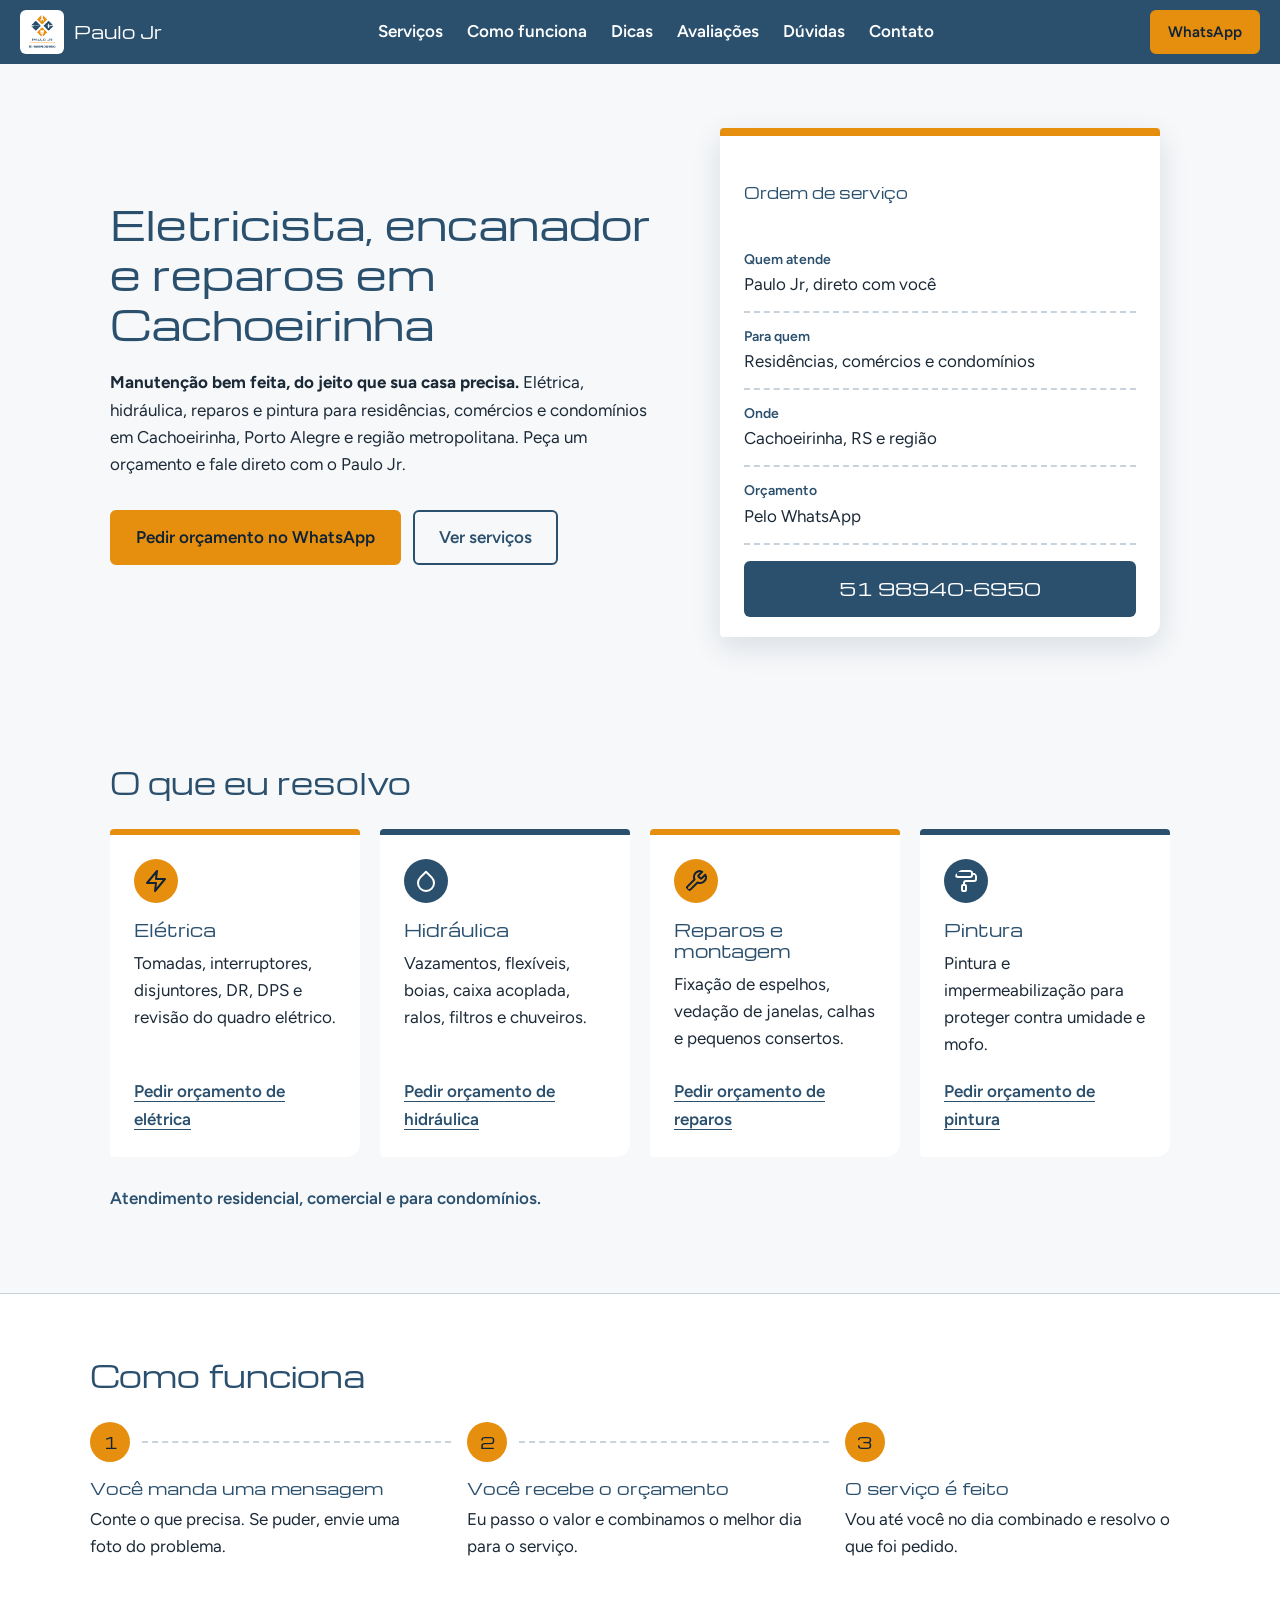
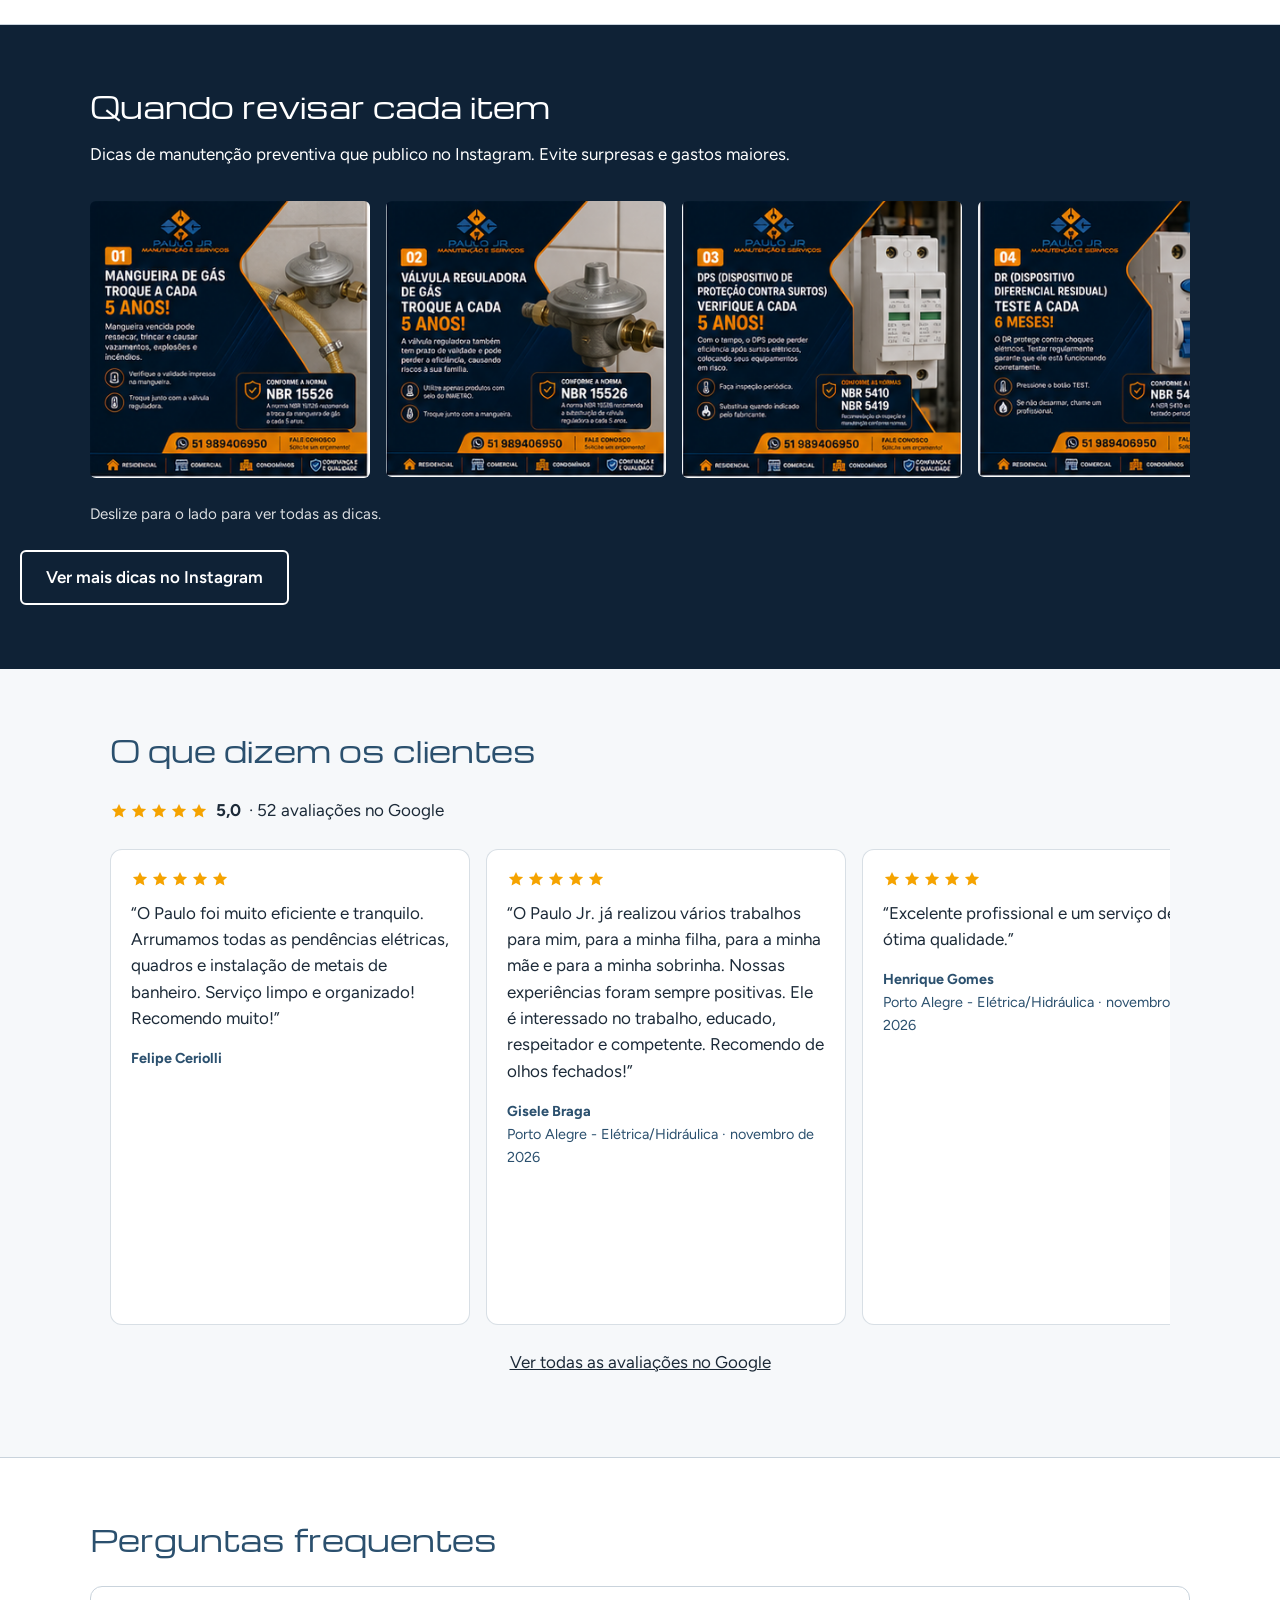
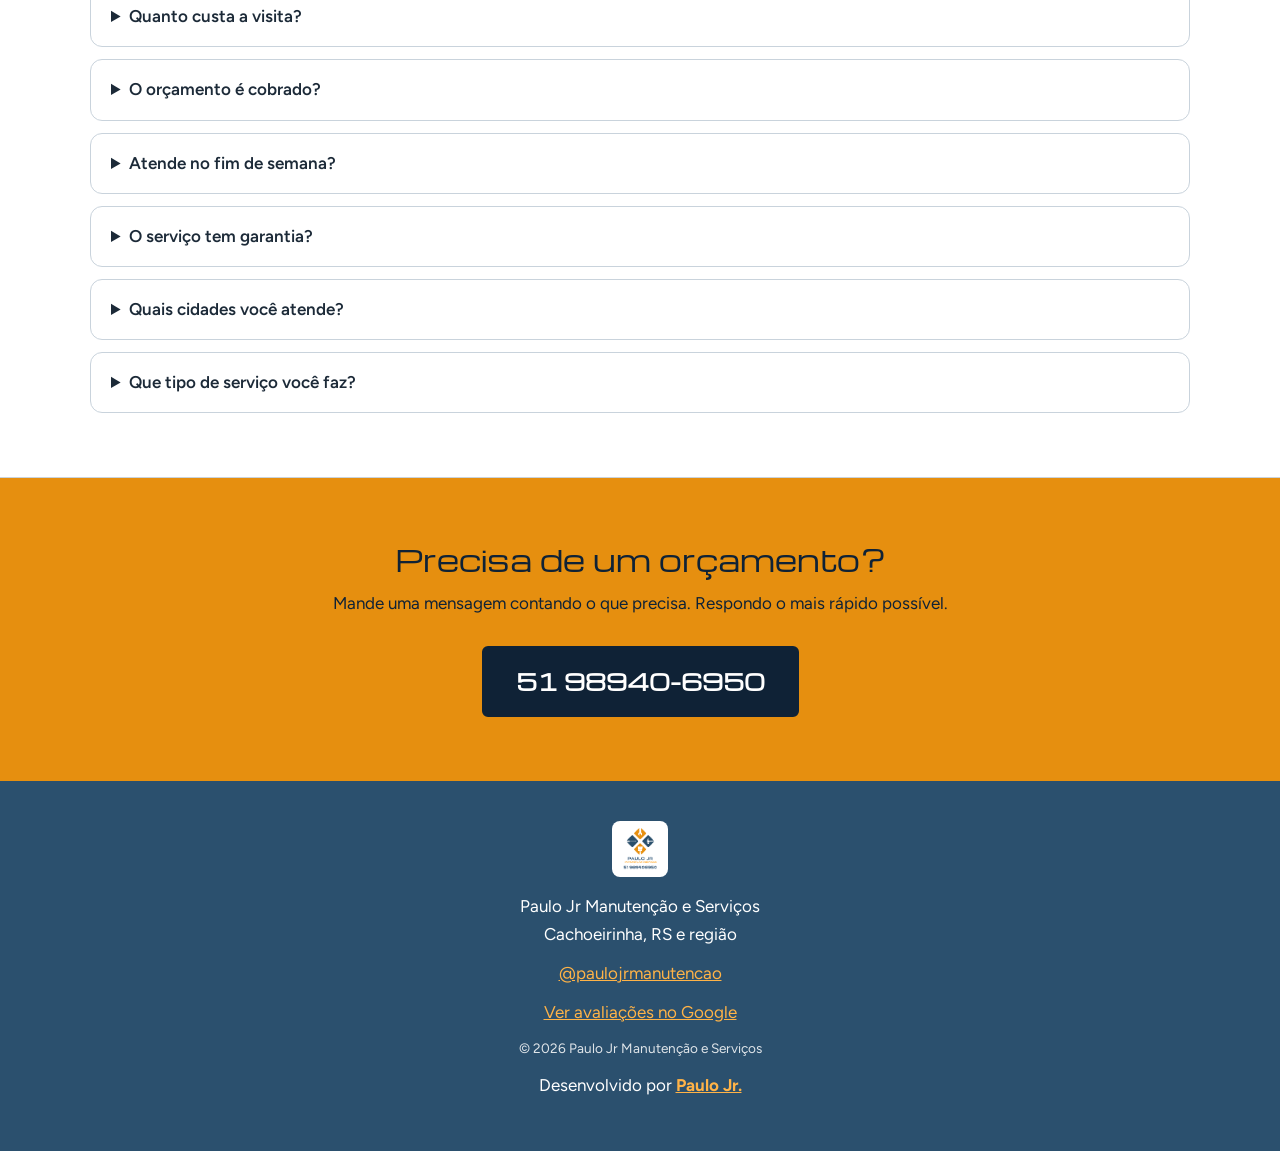
==== commit 18cb172f: "FAQ, Nav completo e correção de avaliação." ====
--- a/index.html
+++ b/index.html
@@ -40,6 +40,7 @@
   "url": "https://manutencao.paulojr.dev.br/",
   "image": "https://manutencao.paulojr.dev.br/assets/logo.png",
   "telephone": "+55-51-98940-6950",
+  "priceRange": "A partir de R$ 100",
   "description": "Eletricista, encanador, reparos e pintura para residências, comércios e condomínios em Cachoeirinha, Porto Alegre e região metropolitana.",
   "address": {
     "@type": "PostalAddress",
@@ -71,6 +72,28 @@
   ]
 }
 </script>
+
+<script type="application/ld+json">
+  {
+    "@context": "https://schema.org",
+    "@type": "FAQPage",
+    "mainEntity": [
+      { "@type": "Question", "name": "Quanto custa a visita?",
+        "acceptedAnswer": { "@type": "Answer", "text": "O serviço começa em R$ 100,00. O orçamento é grátis, e se eu não conseguir resolver o problema, você não paga nada." } },
+      { "@type": "Question", "name": "O orçamento é cobrado?",
+        "acceptedAnswer": { "@type": "Answer", "text": "Não, o orçamento é sempre gratuito. Mande uma mensagem com uma foto do problema pelo WhatsApp e eu passo o valor." } },
+      { "@type": "Question", "name": "Atende no fim de semana?",
+        "acceptedAnswer": { "@type": "Answer", "text": "O atendimento é de segunda a sexta, das 8h às 18h. Quando não tem outro jeito, dá para combinar sábado pela manhã." } },
+      { "@type": "Question", "name": "O serviço tem garantia?",
+        "acceptedAnswer": { "@type": "Answer", "text": "Sim, a mão de obra tem garantia. Se algo do que eu fiz der problema, eu volto para resolver." } },
+      { "@type": "Question", "name": "Quais cidades você atende?",
+        "acceptedAnswer": { "@type": "Answer", "text": "Atendo Cachoeirinha, Porto Alegre e região metropolitana: Canoas, Gravataí, Esteio, Sapucaia do Sul, São Leopoldo, Viamão, Guaíba e Eldorado do Sul." } },
+      { "@type": "Question", "name": "Que tipo de serviço você faz?",
+        "acceptedAnswer": { "@type": "Answer", "text": "Elétrica, hidráulica, pequenos reparos e pintura, para residências, comércios e condomínios." } }
+    ]
+  }
+  </script>
+
 </head>
 
 <body>
@@ -81,10 +104,12 @@
       <img src="assets/logo.png" alt="" width="44" height="44">
       <span>Paulo Jr</span>
     </a>
-    <nav class="topo__nav" aria-label="Principal">
+   <nav class="topo__nav" aria-label="Principal">
       <a href="#servicos">Serviços</a>
       <a href="#como-funciona">Como funciona</a>
       <a href="#dicas">Dicas</a>
+      <a href="#depoimentos">Avaliações</a>
+      <a href="#perguntas">Dúvidas</a>
       <a href="#contato">Contato</a>
     </nav>
     <a class="botao botao--pequeno" data-whatsapp target="_blank" rel="noopener"
@@ -1122,6 +1147,36 @@
       </p>
     </section>
 
+    <section class="secao secao--faixa" id="perguntas">
+      <h2>Perguntas frequentes</h2>
+      <div class="faq">
+        <details>
+          <summary>Quanto custa a visita?</summary>
+          <p>O serviço começa em R$ 100,00. O orçamento é grátis, e se eu não conseguir resolver o problema, você não paga nada.</p>
+        </details>
+        <details>
+          <summary>O orçamento é cobrado?</summary>
+          <p>Não, o orçamento é sempre gratuito. Mande uma mensagem com uma foto do problema pelo WhatsApp e eu passo o valor.</p>
+        </details>
+        <details>
+          <summary>Atende no fim de semana?</summary>
+          <p>O atendimento é de segunda a sexta, das 8h às 18h. Quando não tem outro jeito, dá para combinar sábado pela manhã.</p>
+        </details>
+        <details>
+          <summary>O serviço tem garantia?</summary>
+          <p>Sim, a mão de obra tem garantia. Se algo do que eu fiz der problema, eu volto para resolver.</p>
+        </details>
+        <details>
+          <summary>Quais cidades você atende?</summary>
+          <p>Atendo Cachoeirinha, Porto Alegre e região metropolitana: Canoas, Gravataí, Esteio, Sapucaia do Sul, São Leopoldo, Viamão, Guaíba e Eldorado do Sul.</p>
+        </details>
+        <details>
+          <summary>Que tipo de serviço você faz?</summary>
+          <p>Elétrica, hidráulica, pequenos reparos e pintura, para residências, comércios e condomínios.</p>
+        </details>
+      </div>
+    </section>
+
     <section class="chamada" id="contato">
       <h2>Precisa de um orçamento?</h2>
       <p>Mande uma mensagem contando o que precisa. Respondo o mais rápido possível.</p>
@@ -1139,7 +1194,7 @@
     <p><a data-google href="https://share.google/kgPlsKAQWhmSRWuIM" target="_blank" rel="noopener">Ver avaliações no
         Google</a></p>
     <p class="rodape__copia">© <span data-ano>2026</span> Paulo Jr Manutenção e Serviços</p>
-    <p class="rodape__dev">Desenvolvido por <a href="https://github.com/PauloFOJr" target="_blank"
+    <p class="rodape__dev">Desenvolvido por <a href="https://paulojr.dev.br" target="_blank"
         rel="noopener"><strong>Paulo Jr.</strong></a></p>
   </footer>
 
--- a/css/style.css
+++ b/css/style.css
@@ -173,4 +173,9 @@
 .depoimentos__resumo[hidden],
 .depoimentos[hidden],
 #depoimentos[hidden] { display: none; }
-#depoimentos:not(:has(.depoimento)) { display: none; }+#depoimentos:not(:has(.depoimento)) { display: none; }
+
+.faq { display: grid; gap: .75rem; }
+.faq details { background: #fff; border: 1px solid var(--linha); border-radius: 12px; padding: 1rem 1.25rem; }
+.faq summary { font-weight: 600; cursor: pointer; }
+.faq details p { margin: .75rem 0 0; }
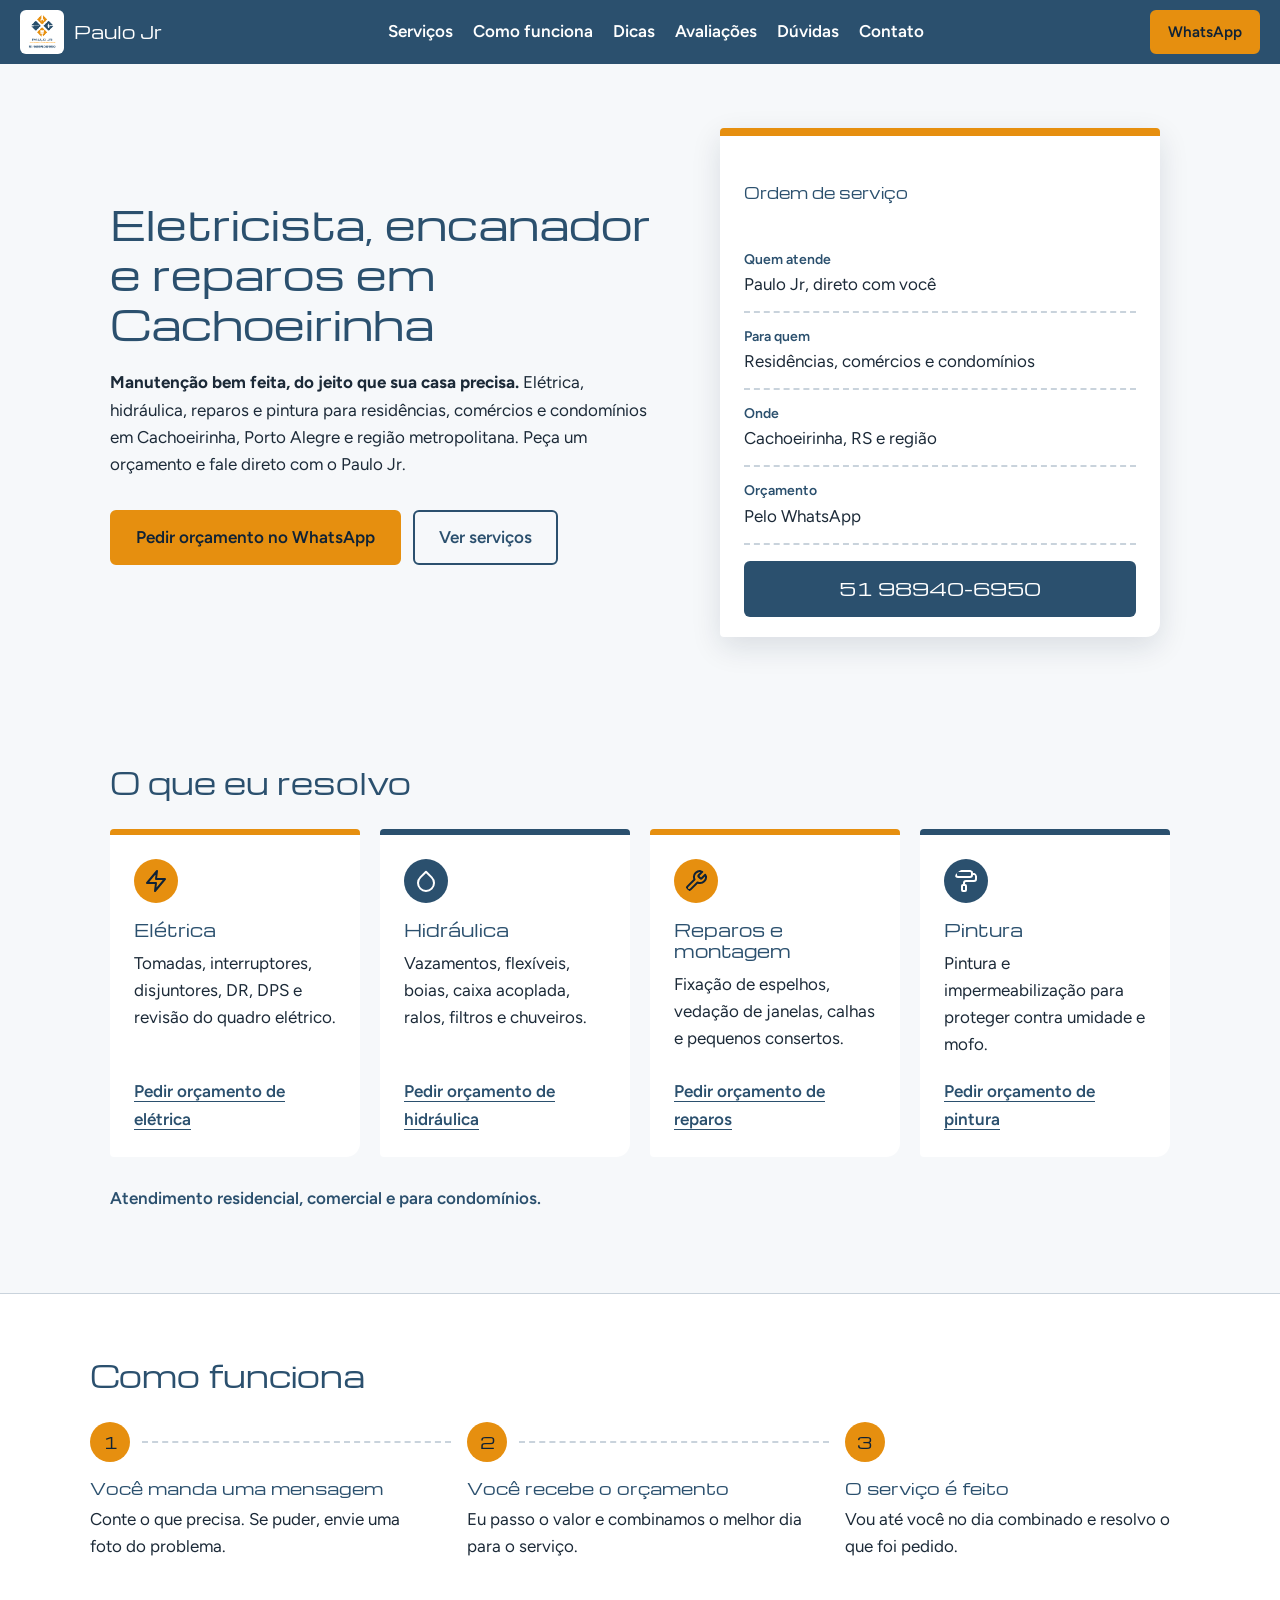
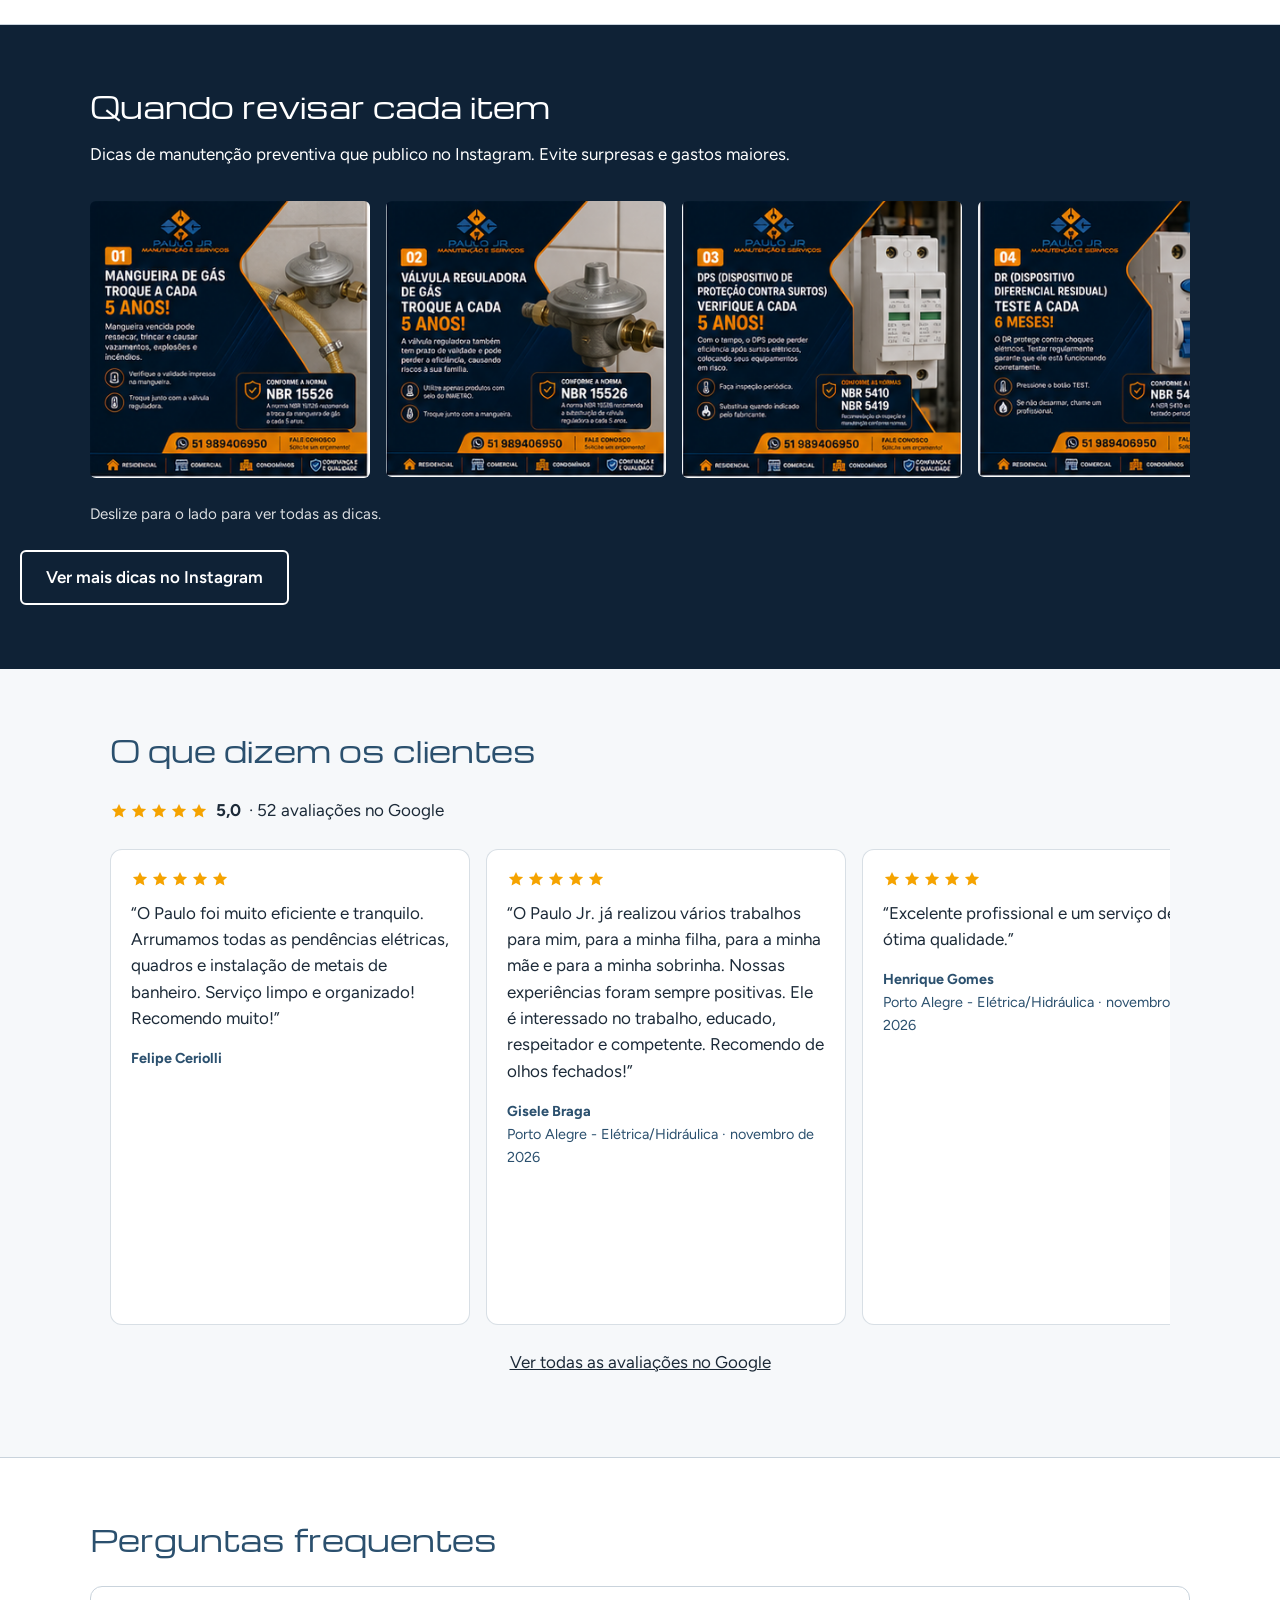
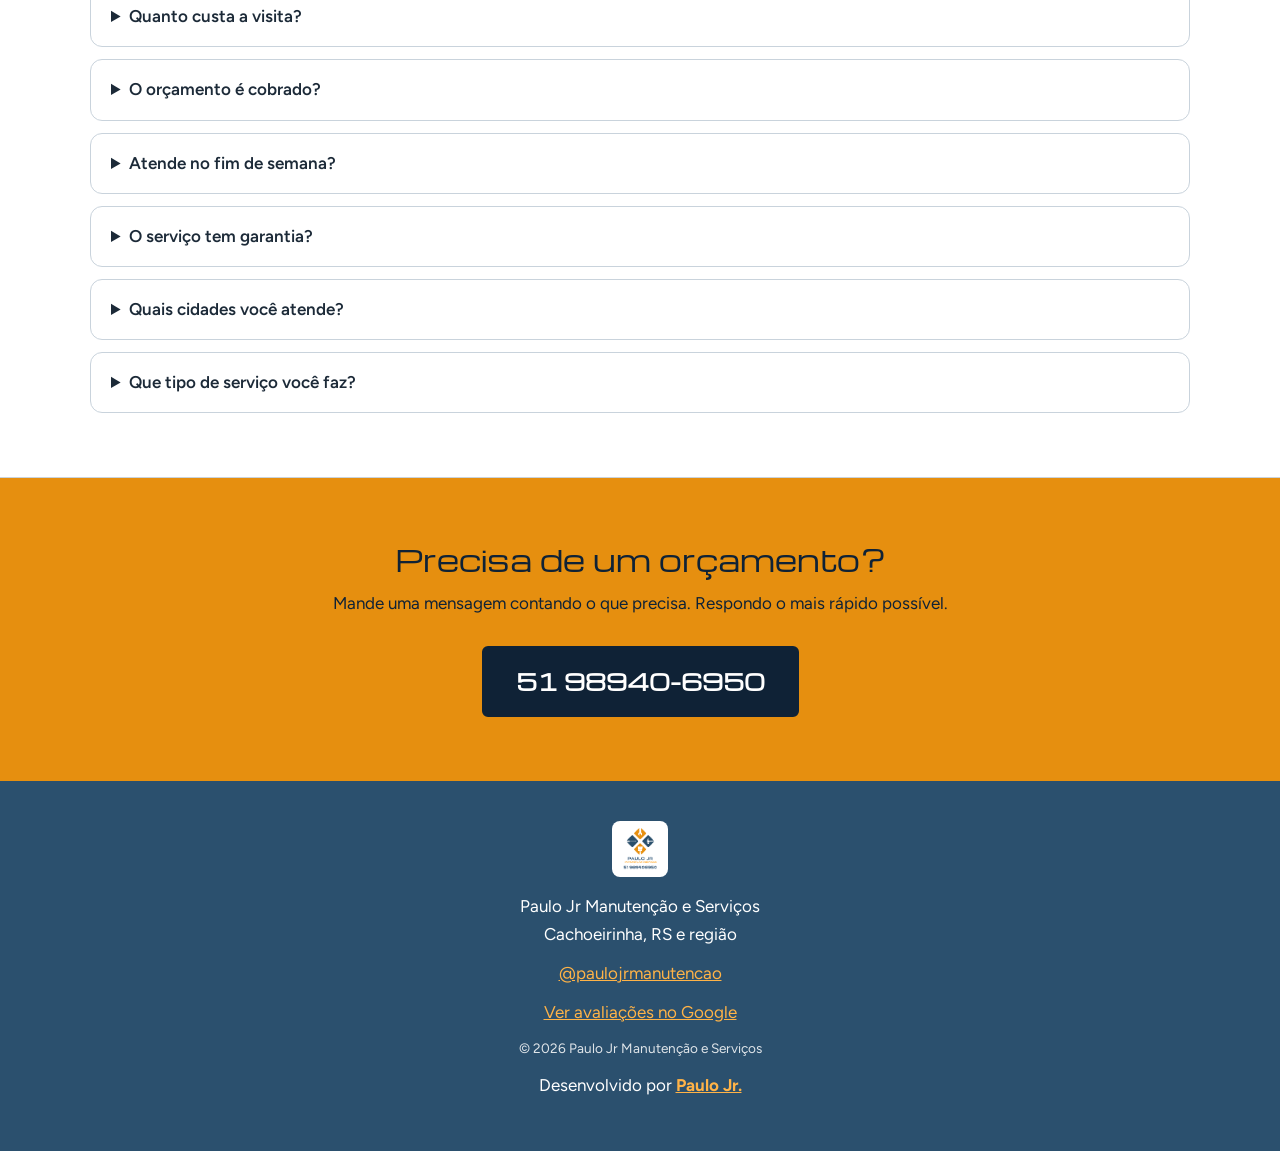
==== commit 1c28e089: "implementação de ga4 - analytics" ====
--- a/index.html
+++ b/index.html
@@ -61,10 +61,8 @@
     { "@type": "City", "name": "Gravataí" },
     { "@type": "City", "name": "Esteio" },
     { "@type": "City", "name": "Sapucaia do Sul" },
-    { "@type": "City", "name": "São Leopoldo" },
-    { "@type": "City", "name": "Viamão" },
-    { "@type": "City", "name": "Guaíba" },
-    { "@type": "City", "name": "Eldorado do Sul" }
+    
+  
   ],
   "sameAs": [
     "https://www.instagram.com/paulojrmanutencao/",
--- a/css/style.css
+++ b/css/style.css
@@ -40,7 +40,7 @@
 .topo { position: sticky; top: 0; z-index: 10; display: flex; align-items: center; justify-content: space-between; gap: 1rem; padding: .6rem 1.25rem; background: var(--azul); color: var(--branco); }
 .topo__marca { display: flex; align-items: center; gap: .6rem; text-decoration: none; font-family: var(--fonte-titulo); }
 .topo__marca img { background: var(--branco); border-radius: 6px; padding: 2px; }
-.topo__nav { display: flex; gap: 1.5rem; }
+.topo__nav { display: flex; gap: 1.25rem; }
 .topo__nav a { display: inline-flex; align-items: center; min-height: 44px; text-decoration: none; font-weight: 600; }
 .topo__nav a:hover { color: var(--laranja-claro); }
 
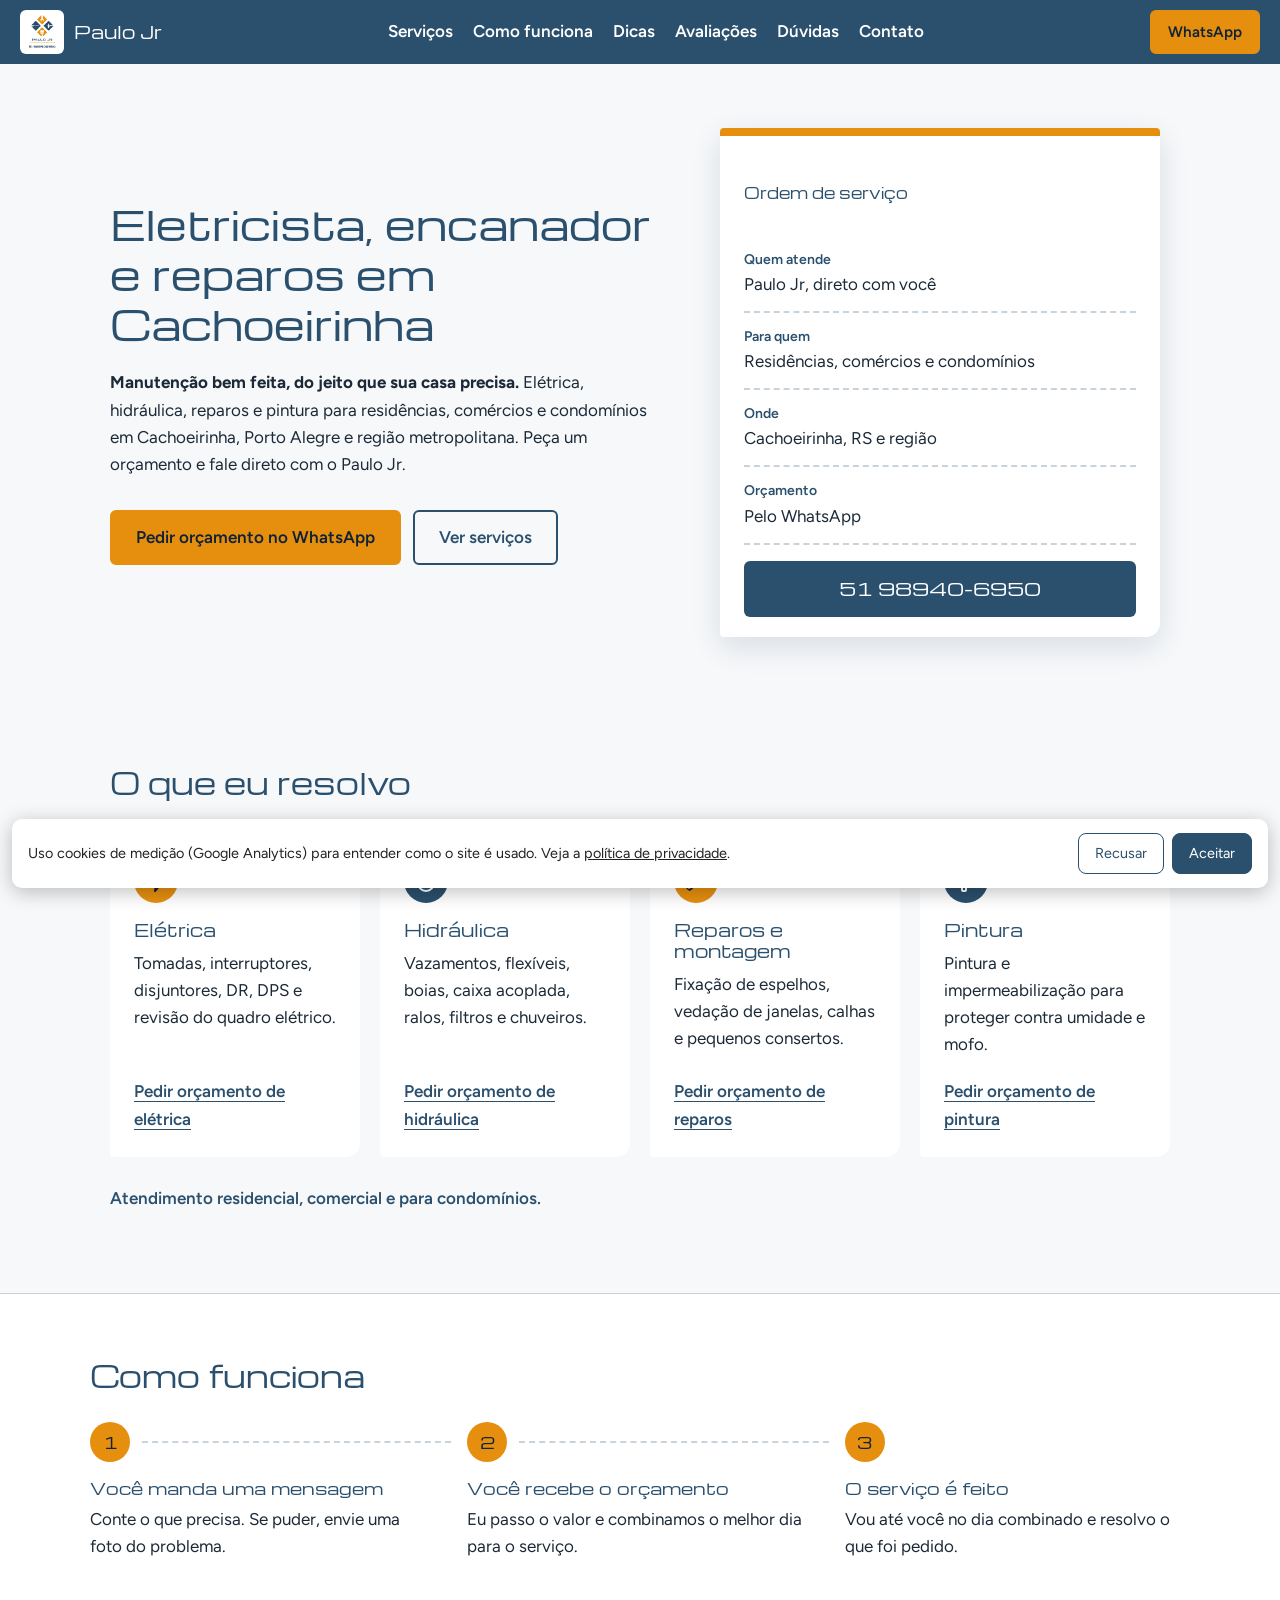
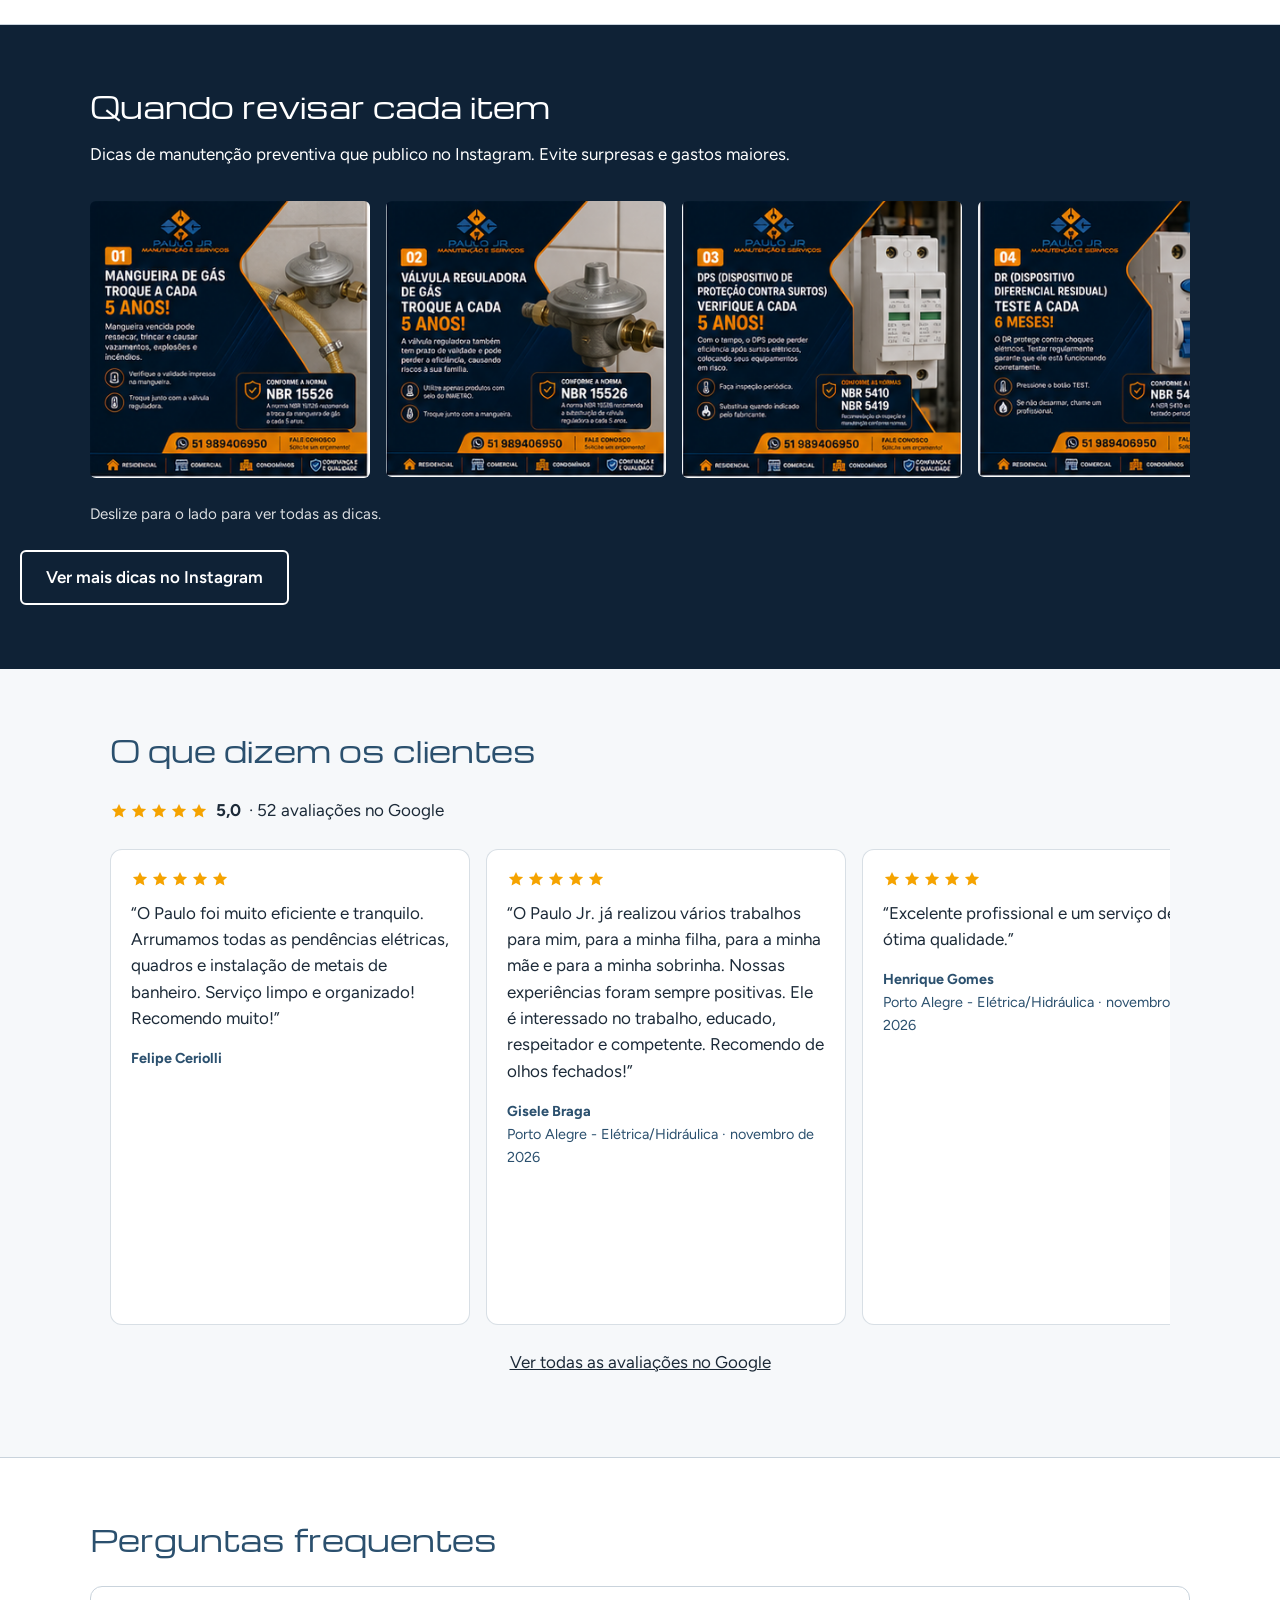
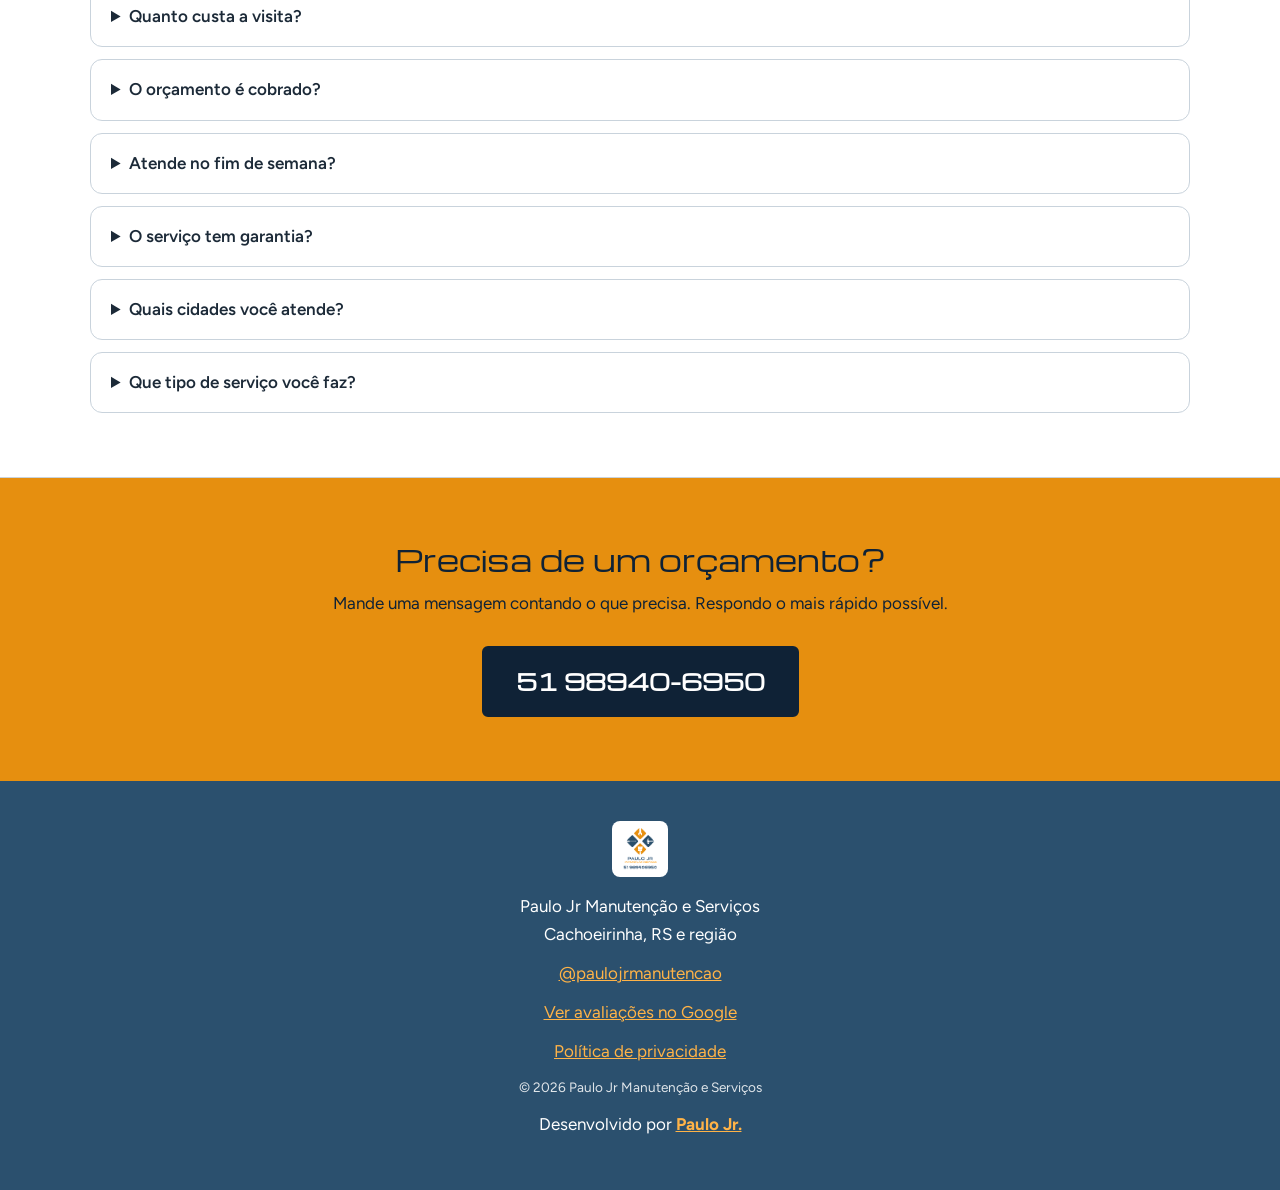
==== commit ae8445d4: "ajustes JSON-LD E FAQ, e aviso de privacidade" ====
--- a/index.html
+++ b/index.html
@@ -71,7 +71,7 @@
 }
 </script>
 
-<script type="application/ld+json">
+  <script type="application/ld+json">
   {
     "@context": "https://schema.org",
     "@type": "FAQPage",
@@ -85,7 +85,7 @@
       { "@type": "Question", "name": "O serviço tem garantia?",
         "acceptedAnswer": { "@type": "Answer", "text": "Sim, a mão de obra tem garantia. Se algo do que eu fiz der problema, eu volto para resolver." } },
       { "@type": "Question", "name": "Quais cidades você atende?",
-        "acceptedAnswer": { "@type": "Answer", "text": "Atendo Cachoeirinha, Porto Alegre e região metropolitana: Canoas, Gravataí, Esteio, Sapucaia do Sul, São Leopoldo, Viamão, Guaíba e Eldorado do Sul." } },
+        "acceptedAnswer": { "@type": "Answer", "text": "Atendo Cachoeirinha, Porto Alegre e região metropolitana: Canoas, Gravataí, Esteio, Sapucaia do Sul." } },
       { "@type": "Question", "name": "Que tipo de serviço você faz?",
         "acceptedAnswer": { "@type": "Answer", "text": "Elétrica, hidráulica, pequenos reparos e pintura, para residências, comércios e condomínios." } }
     ]
@@ -102,7 +102,7 @@
       <img src="assets/logo.png" alt="" width="44" height="44">
       <span>Paulo Jr</span>
     </a>
-   <nav class="topo__nav" aria-label="Principal">
+    <nav class="topo__nav" aria-label="Principal">
       <a href="#servicos">Serviços</a>
       <a href="#como-funciona">Como funciona</a>
       <a href="#dicas">Dicas</a>
@@ -120,7 +120,9 @@
     <section class="heroi">
       <div class="heroi__texto">
         <h1>Eletricista, encanador e reparos em Cachoeirinha</h1>
-        <p><strong>Manutenção bem feita, do jeito que sua casa precisa.</strong> Elétrica, hidráulica, reparos e pintura para residências, comércios e condomínios em Cachoeirinha, Porto Alegre e região metropolitana. Peça um orçamento e fale direto com o Paulo Jr.</p>
+        <p><strong>Manutenção bem feita, do jeito que sua casa precisa.</strong> Elétrica, hidráulica, reparos e pintura
+          para residências, comércios e condomínios em Cachoeirinha, Porto Alegre e região metropolitana. Peça um
+          orçamento e fale direto com o Paulo Jr.</p>
         <div class="heroi__acoes">
           <a class="botao" data-whatsapp target="_blank" rel="noopener"
             href="https://wa.me/5551989406950?text=Ol%C3%A1%2C%20Paulo!%20Vi%20seu%20site%20e%20gostaria%20de%20um%20or%C3%A7amento.">Pedir
@@ -1150,15 +1152,18 @@
       <div class="faq">
         <details>
           <summary>Quanto custa a visita?</summary>
-          <p>O serviço começa em R$ 100,00. O orçamento é grátis, e se eu não conseguir resolver o problema, você não paga nada.</p>
+          <p>O serviço começa em R$ 100,00. O orçamento é grátis, e se eu não conseguir resolver o problema, você não
+            paga nada.</p>
         </details>
         <details>
           <summary>O orçamento é cobrado?</summary>
-          <p>Não, o orçamento é sempre gratuito. Mande uma mensagem com uma foto do problema pelo WhatsApp e eu passo o valor.</p>
+          <p>Não, o orçamento é sempre gratuito. Mande uma mensagem com uma foto do problema pelo WhatsApp e eu passo o
+            valor.</p>
         </details>
         <details>
           <summary>Atende no fim de semana?</summary>
-          <p>O atendimento é de segunda a sexta, das 8h às 18h. Quando não tem outro jeito, dá para combinar sábado pela manhã.</p>
+          <p>O atendimento é de segunda a sexta, das 8h às 18h. Quando não tem outro jeito, dá para combinar sábado pela
+            manhã.</p>
         </details>
         <details>
           <summary>O serviço tem garantia?</summary>
@@ -1166,7 +1171,7 @@
         </details>
         <details>
           <summary>Quais cidades você atende?</summary>
-          <p>Atendo Cachoeirinha, Porto Alegre e região metropolitana: Canoas, Gravataí, Esteio, Sapucaia do Sul, São Leopoldo, Viamão, Guaíba e Eldorado do Sul.</p>
+          <p>Atendo Cachoeirinha, Porto Alegre e região metropolitana: Canoas, Gravataí, Esteio, Sapucaia do Sul.</p>
         </details>
         <details>
           <summary>Que tipo de serviço você faz?</summary>
@@ -1191,6 +1196,7 @@
         rel="noopener">@paulojrmanutencao</a></p>
     <p><a data-google href="https://share.google/kgPlsKAQWhmSRWuIM" target="_blank" rel="noopener">Ver avaliações no
         Google</a></p>
+    <p><a href="privacidade.html">Política de privacidade</a></p>
     <p class="rodape__copia">© <span data-ano>2026</span> Paulo Jr Manutenção e Serviços</p>
     <p class="rodape__dev">Desenvolvido por <a href="https://paulojr.dev.br" target="_blank"
         rel="noopener"><strong>Paulo Jr.</strong></a></p>
@@ -1207,6 +1213,15 @@
     <span>Orçamento</span>
   </a>
 
+  <div class="cookies" data-cookies hidden role="dialog" aria-label="Aviso de privacidade">
+    <p>Uso cookies de medição (Google Analytics) para entender como o site é usado. Veja a <a
+        href="privacidade.html">política de privacidade</a>.</p>
+    <div class="cookies__acoes">
+      <button type="button" data-cookies-recusar>Recusar</button>
+      <button type="button" data-cookies-aceitar>Aceitar</button>
+    </div>
+  </div>
+
   <script src="js/script.js"></script>
 </body>
 
--- a/css/style.css
+++ b/css/style.css
@@ -3,7 +3,8 @@
   --azul: #2b506e;
   --azul-escuro: #0f2236;
   --laranja: #e68f0f;
-  --laranja-claro: #ffb347;   /* mais claro: contraste AA sobre o azul */
+  --laranja-claro: #ffb347;
+  /* mais claro: contraste AA sobre o azul */
   --fundo: #f6f8fa;
   --texto: #1c2a38;
   --branco: #ffffff;
@@ -13,129 +14,605 @@
   --largura: 1100px;
 }
 
-*, *::before, *::after { box-sizing: border-box; }
-html { scroll-behavior: smooth; scroll-padding-top: 72px; }
-body { margin: 0; font-family: var(--fonte-texto); font-size: 1.0625rem; line-height: 1.6; color: var(--texto); background: var(--fundo); }
-img { max-width: 100%; height: auto; display: block; }
-a { color: inherit; }
-h1, h2, h3 { font-family: var(--fonte-titulo); font-weight: 400; line-height: 1.25; margin: 0; }
-:focus-visible { outline: 3px solid var(--laranja); outline-offset: 3px; }
-main:focus { outline: none; }
+*,
+*::before,
+*::after {
+  box-sizing: border-box;
+}
+
+html {
+  scroll-behavior: smooth;
+  scroll-padding-top: 72px;
+}
+
+body {
+  margin: 0;
+  font-family: var(--fonte-texto);
+  font-size: 1.0625rem;
+  line-height: 1.6;
+  color: var(--texto);
+  background: var(--fundo);
+}
+
+img {
+  max-width: 100%;
+  height: auto;
+  display: block;
+}
+
+a {
+  color: inherit;
+}
+
+h1,
+h2,
+h3 {
+  font-family: var(--fonte-titulo);
+  font-weight: 400;
+  line-height: 1.25;
+  margin: 0;
+}
+
+:focus-visible {
+  outline: 3px solid var(--laranja);
+  outline-offset: 3px;
+}
+
+main:focus {
+  outline: none;
+}
 
 /* Link para pular direto ao conteúdo (teclado e leitores de tela) */
-.pular { position: absolute; left: -999px; top: .5rem; z-index: 30; padding: .6rem 1rem; background: var(--laranja); color: var(--azul-escuro); font-weight: 600; border-radius: 6px; }
-.pular:focus { left: .75rem; }
+.pular {
+  position: absolute;
+  left: -999px;
+  top: .5rem;
+  z-index: 30;
+  padding: .6rem 1rem;
+  background: var(--laranja);
+  color: var(--azul-escuro);
+  font-weight: 600;
+  border-radius: 6px;
+}
+
+.pular:focus {
+  left: .75rem;
+}
 
 /* ===== Botões ===== */
-.botao { display: inline-flex; align-items: center; justify-content: center; min-height: 48px; padding: .75rem 1.5rem; background: var(--laranja); color: var(--azul-escuro); font-weight: 600; text-decoration: none; border-radius: 6px; border: 2px solid var(--laranja); transition: background .2s; }
-.botao:hover { background: var(--laranja-claro); border-color: var(--laranja-claro); }
-.botao--pequeno { min-height: 44px; padding: .5rem 1rem; font-size: .95rem; }
-.botao--grande { font-size: 1.4rem; padding: 1rem 2rem; font-family: var(--fonte-titulo); }
-.botao--contorno { background: transparent; color: var(--azul); border-color: var(--azul); }
-.botao--contorno:hover { background: var(--azul); border-color: var(--azul); color: var(--branco); }
-.botao--contorno-claro { background: transparent; color: var(--branco); border-color: var(--branco); }
-.botao--contorno-claro:hover { background: var(--branco); border-color: var(--branco); color: var(--azul-escuro); }
+.botao {
+  display: inline-flex;
+  align-items: center;
+  justify-content: center;
+  min-height: 48px;
+  padding: .75rem 1.5rem;
+  background: var(--laranja);
+  color: var(--azul-escuro);
+  font-weight: 600;
+  text-decoration: none;
+  border-radius: 6px;
+  border: 2px solid var(--laranja);
+  transition: background .2s;
+}
+
+.botao:hover {
+  background: var(--laranja-claro);
+  border-color: var(--laranja-claro);
+}
+
+.botao--pequeno {
+  min-height: 44px;
+  padding: .5rem 1rem;
+  font-size: .95rem;
+}
+
+.botao--grande {
+  font-size: 1.4rem;
+  padding: 1rem 2rem;
+  font-family: var(--fonte-titulo);
+}
+
+.botao--contorno {
+  background: transparent;
+  color: var(--azul);
+  border-color: var(--azul);
+}
+
+.botao--contorno:hover {
+  background: var(--azul);
+  border-color: var(--azul);
+  color: var(--branco);
+}
+
+.botao--contorno-claro {
+  background: transparent;
+  color: var(--branco);
+  border-color: var(--branco);
+}
+
+.botao--contorno-claro:hover {
+  background: var(--branco);
+  border-color: var(--branco);
+  color: var(--azul-escuro);
+}
 
 /* ===== Topo ===== */
-.topo { position: sticky; top: 0; z-index: 10; display: flex; align-items: center; justify-content: space-between; gap: 1rem; padding: .6rem 1.25rem; background: var(--azul); color: var(--branco); }
-.topo__marca { display: flex; align-items: center; gap: .6rem; text-decoration: none; font-family: var(--fonte-titulo); }
-.topo__marca img { background: var(--branco); border-radius: 6px; padding: 2px; }
-.topo__nav { display: flex; gap: 1.25rem; }
-.topo__nav a { display: inline-flex; align-items: center; min-height: 44px; text-decoration: none; font-weight: 600; }
-.topo__nav a:hover { color: var(--laranja-claro); }
+.topo {
+  position: sticky;
+  top: 0;
+  z-index: 10;
+  display: flex;
+  align-items: center;
+  justify-content: space-between;
+  gap: 1rem;
+  padding: .6rem 1.25rem;
+  background: var(--azul);
+  color: var(--branco);
+}
+
+.topo__marca {
+  display: flex;
+  align-items: center;
+  gap: .6rem;
+  text-decoration: none;
+  font-family: var(--fonte-titulo);
+}
+
+.topo__marca img {
+  background: var(--branco);
+  border-radius: 6px;
+  padding: 2px;
+}
+
+.topo__nav {
+  display: flex;
+  gap: 1.25rem;
+}
+
+.topo__nav a {
+  display: inline-flex;
+  align-items: center;
+  min-height: 44px;
+  text-decoration: none;
+  font-weight: 600;
+}
+
+.topo__nav a:hover {
+  color: var(--laranja-claro);
+}
 
 /* ===== Herói ===== */
-.heroi { max-width: var(--largura); margin: 0 auto; padding: 4rem 1.25rem; display: grid; grid-template-columns: 1.2fr 1fr; gap: 3rem; align-items: center; }
-.heroi h1 { font-size: clamp(1.6rem, 3.6vw, 2.5rem); color: var(--azul); }
-.heroi p { margin: 1.25rem 0 2rem; max-width: 52ch; }
-.heroi__acoes { display: flex; flex-wrap: wrap; gap: .75rem; }
+.heroi {
+  max-width: var(--largura);
+  margin: 0 auto;
+  padding: 4rem 1.25rem;
+  display: grid;
+  grid-template-columns: 1.2fr 1fr;
+  gap: 3rem;
+  align-items: center;
+}
+
+.heroi h1 {
+  font-size: clamp(1.6rem, 3.6vw, 2.5rem);
+  color: var(--azul);
+}
+
+.heroi p {
+  margin: 1.25rem 0 2rem;
+  max-width: 52ch;
+}
+
+.heroi__acoes {
+  display: flex;
+  flex-wrap: wrap;
+  gap: .75rem;
+}
 
 /* "Ordem de serviço": o elemento marcante da página */
-.os { background: var(--branco); border-top: 8px solid var(--laranja); border-radius: 4px 4px 14px 4px; padding: 1.5rem 1.5rem 1.25rem; box-shadow: 0 10px 30px rgba(15, 34, 54, .12); max-width: 440px; justify-self: center; width: 100%; }
-.os__titulo { margin: 0 0 .25rem; font-family: var(--fonte-titulo); font-size: .95rem; color: var(--azul); }
-.os__lista { margin: 0; }
-.os__lista > div { padding: .8rem 0; border-bottom: 2px dashed var(--linha); }
-.os__lista dt { font-size: .875rem; font-weight: 600; color: var(--azul); }
-.os__lista dd { margin: 0; }
-.os__tel { display: block; margin-top: 1rem; padding: .85rem 1rem; text-align: center; text-decoration: none; font-family: var(--fonte-titulo); font-size: 1.15rem; color: var(--branco); background: var(--azul); border-radius: 6px; }
-.os__tel:hover { background: var(--azul-escuro); }
+.os {
+  background: var(--branco);
+  border-top: 8px solid var(--laranja);
+  border-radius: 4px 4px 14px 4px;
+  padding: 1.5rem 1.5rem 1.25rem;
+  box-shadow: 0 10px 30px rgba(15, 34, 54, .12);
+  max-width: 440px;
+  justify-self: center;
+  width: 100%;
+}
+
+.os__titulo {
+  margin: 0 0 .25rem;
+  font-family: var(--fonte-titulo);
+  font-size: .95rem;
+  color: var(--azul);
+}
+
+.os__lista {
+  margin: 0;
+}
+
+.os__lista>div {
+  padding: .8rem 0;
+  border-bottom: 2px dashed var(--linha);
+}
+
+.os__lista dt {
+  font-size: .875rem;
+  font-weight: 600;
+  color: var(--azul);
+}
+
+.os__lista dd {
+  margin: 0;
+}
+
+.os__tel {
+  display: block;
+  margin-top: 1rem;
+  padding: .85rem 1rem;
+  text-align: center;
+  text-decoration: none;
+  font-family: var(--fonte-titulo);
+  font-size: 1.15rem;
+  color: var(--branco);
+  background: var(--azul);
+  border-radius: 6px;
+}
+
+.os__tel:hover {
+  background: var(--azul-escuro);
+}
 
 /* ===== Seções ===== */
-.secao { max-width: var(--largura); margin: 0 auto; padding: 4rem 1.25rem; }
-.secao h2, .chamada h2 { font-size: clamp(1.3rem, 2.6vw, 1.8rem); color: var(--azul); margin-bottom: 1.75rem; }
-.secao__intro { max-width: 60ch; margin: -.75rem 0 2rem; }
-
-.secao--faixa, .secao--escura { max-width: none; }
-.secao--faixa > *, .secao--escura > * { max-width: var(--largura); margin-left: auto; margin-right: auto; }
-.secao--faixa { background: var(--branco); border-top: 1px solid var(--linha); border-bottom: 1px solid var(--linha); }
-.secao--escura { background: var(--azul-escuro); color: var(--branco); }
-.secao--escura h2 { color: var(--branco); }
+.secao {
+  max-width: var(--largura);
+  margin: 0 auto;
+  padding: 4rem 1.25rem;
+}
+
+.secao h2,
+.chamada h2 {
+  font-size: clamp(1.3rem, 2.6vw, 1.8rem);
+  color: var(--azul);
+  margin-bottom: 1.75rem;
+}
+
+.secao__intro {
+  max-width: 60ch;
+  margin: -.75rem 0 2rem;
+}
+
+.secao--faixa,
+.secao--escura {
+  max-width: none;
+}
+
+.secao--faixa>*,
+.secao--escura>* {
+  max-width: var(--largura);
+  margin-left: auto;
+  margin-right: auto;
+}
+
+.secao--faixa {
+  background: var(--branco);
+  border-top: 1px solid var(--linha);
+  border-bottom: 1px solid var(--linha);
+}
+
+.secao--escura {
+  background: var(--azul-escuro);
+  color: var(--branco);
+}
+
+.secao--escura h2 {
+  color: var(--branco);
+}
 
 /* ===== Serviços ===== */
-.servicos { list-style: none; margin: 0; padding: 0; display: grid; grid-template-columns: repeat(auto-fit, minmax(230px, 1fr)); gap: 1.25rem; }
-.servico { display: flex; flex-direction: column; padding: 1.5rem; background: var(--branco); border-top: 6px solid var(--azul); border-radius: 4px 4px 14px 4px; }
-.servico--laranja { border-top-color: var(--laranja); }
-.servico__icone { width: 44px; height: 44px; padding: 10px; margin-bottom: 1rem; border-radius: 50%; background: var(--azul); color: var(--branco); }
-.servico--laranja .servico__icone { background: var(--laranja); color: var(--azul-escuro); }
-.servico h3 { font-size: 1.05rem; color: var(--azul); margin-bottom: .6rem; }
-.servico p { margin: 0 0 1.25rem; }
-.servico__link { margin-top: auto; display: inline-flex; align-items: center; min-height: 44px; font-weight: 600; color: var(--azul); text-underline-offset: 4px; }
-.servico__link:hover { color: var(--azul-escuro); text-decoration-thickness: 2px; }
-.atendimento { margin-top: 1.75rem; font-weight: 600; color: var(--azul); }
+.servicos {
+  list-style: none;
+  margin: 0;
+  padding: 0;
+  display: grid;
+  grid-template-columns: repeat(auto-fit, minmax(230px, 1fr));
+  gap: 1.25rem;
+}
+
+.servico {
+  display: flex;
+  flex-direction: column;
+  padding: 1.5rem;
+  background: var(--branco);
+  border-top: 6px solid var(--azul);
+  border-radius: 4px 4px 14px 4px;
+}
+
+.servico--laranja {
+  border-top-color: var(--laranja);
+}
+
+.servico__icone {
+  width: 44px;
+  height: 44px;
+  padding: 10px;
+  margin-bottom: 1rem;
+  border-radius: 50%;
+  background: var(--azul);
+  color: var(--branco);
+}
+
+.servico--laranja .servico__icone {
+  background: var(--laranja);
+  color: var(--azul-escuro);
+}
+
+.servico h3 {
+  font-size: 1.05rem;
+  color: var(--azul);
+  margin-bottom: .6rem;
+}
+
+.servico p {
+  margin: 0 0 1.25rem;
+}
+
+.servico__link {
+  margin-top: auto;
+  display: inline-flex;
+  align-items: center;
+  min-height: 44px;
+  font-weight: 600;
+  color: var(--azul);
+  text-underline-offset: 4px;
+}
+
+.servico__link:hover {
+  color: var(--azul-escuro);
+  text-decoration-thickness: 2px;
+}
+
+.atendimento {
+  margin-top: 1.75rem;
+  font-weight: 600;
+  color: var(--azul);
+}
 
 /* ===== Como funciona (sequência real: aqui a numeração faz sentido) ===== */
-.passos { list-style: none; margin: 0 auto; padding: 0; display: grid; grid-template-columns: repeat(3, 1fr); gap: 2rem; counter-reset: passo; }
-.passos li { counter-increment: passo; position: relative; padding-top: 3.5rem; }
-.passos li::before { content: counter(passo); position: absolute; top: 0; left: 0; width: 2.5rem; height: 2.5rem; display: grid; place-items: center; border-radius: 50%; background: var(--laranja); color: var(--azul-escuro); font-family: var(--fonte-titulo); font-size: 1rem; }
-.passos li:not(:last-child)::after { content: ""; position: absolute; top: 1.2rem; left: 3.25rem; right: -1rem; border-top: 2px dashed var(--linha); }
-.passos h3 { font-size: 1rem; color: var(--azul); margin-bottom: .5rem; }
-.passos p { margin: 0; max-width: 34ch; }
+.passos {
+  list-style: none;
+  margin: 0 auto;
+  padding: 0;
+  display: grid;
+  grid-template-columns: repeat(3, 1fr);
+  gap: 2rem;
+  counter-reset: passo;
+}
+
+.passos li {
+  counter-increment: passo;
+  position: relative;
+  padding-top: 3.5rem;
+}
+
+.passos li::before {
+  content: counter(passo);
+  position: absolute;
+  top: 0;
+  left: 0;
+  width: 2.5rem;
+  height: 2.5rem;
+  display: grid;
+  place-items: center;
+  border-radius: 50%;
+  background: var(--laranja);
+  color: var(--azul-escuro);
+  font-family: var(--fonte-titulo);
+  font-size: 1rem;
+}
+
+.passos li:not(:last-child)::after {
+  content: "";
+  position: absolute;
+  top: 1.2rem;
+  left: 3.25rem;
+  right: -1rem;
+  border-top: 2px dashed var(--linha);
+}
+
+.passos h3 {
+  font-size: 1rem;
+  color: var(--azul);
+  margin-bottom: .5rem;
+}
+
+.passos p {
+  margin: 0;
+  max-width: 34ch;
+}
 
 /* ===== Trabalhos realizados (use quando descomentar a seção no HTML) ===== */
-.trabalhos { list-style: none; margin: 0; padding: 0; display: grid; grid-template-columns: repeat(auto-fit, minmax(260px, 1fr)); gap: 1.25rem; }
-.trabalhos img { width: 100%; aspect-ratio: 4 / 3; object-fit: cover; border-radius: 4px 4px 14px 4px; }
-.trabalhos p { margin: .6rem 0 0; font-weight: 600; color: var(--azul); }
+.trabalhos {
+  list-style: none;
+  margin: 0;
+  padding: 0;
+  display: grid;
+  grid-template-columns: repeat(auto-fit, minmax(260px, 1fr));
+  gap: 1.25rem;
+}
+
+.trabalhos img {
+  width: 100%;
+  aspect-ratio: 4 / 3;
+  object-fit: cover;
+  border-radius: 4px 4px 14px 4px;
+}
+
+.trabalhos p {
+  margin: .6rem 0 0;
+  font-weight: 600;
+  color: var(--azul);
+}
 
 /* ===== Galeria de dicas: rolagem horizontal com encaixe ===== */
-.galeria { list-style: none; padding: 0 0 1rem; margin: 0 auto .5rem; display: flex; gap: 1rem; overflow-x: auto; scroll-snap-type: x mandatory; overscroll-behavior-x: contain; scrollbar-color: var(--laranja) var(--azul); }
-.galeria li { flex: 0 0 min(280px, 72vw); scroll-snap-align: start; }
-.galeria img { width: 100%; border-radius: 6px; }
-.galeria__dica { margin-top: 0; margin-bottom: 1.5rem; font-size: .95rem; opacity: .85; }
+.galeria {
+  list-style: none;
+  padding: 0 0 1rem;
+  margin: 0 auto .5rem;
+  display: flex;
+  gap: 1rem;
+  overflow-x: auto;
+  scroll-snap-type: x mandatory;
+  overscroll-behavior-x: contain;
+  scrollbar-color: var(--laranja) var(--azul);
+}
+
+.galeria li {
+  flex: 0 0 min(280px, 72vw);
+  scroll-snap-align: start;
+}
+
+.galeria img {
+  width: 100%;
+  border-radius: 6px;
+}
+
+.galeria__dica {
+  margin-top: 0;
+  margin-bottom: 1.5rem;
+  font-size: .95rem;
+  opacity: .85;
+}
 
 /* ===== Chamada final ===== */
-.chamada { background: var(--laranja); color: var(--azul-escuro); text-align: center; padding: 4rem 1.25rem; }
-.chamada h2 { color: var(--azul-escuro); margin-bottom: .75rem; }
-.chamada p { margin: 0 0 1.75rem; }
-.chamada .botao { background: var(--azul-escuro); border-color: var(--azul-escuro); color: var(--branco); }
-.chamada .botao:hover { background: var(--azul); border-color: var(--azul); }
+.chamada {
+  background: var(--laranja);
+  color: var(--azul-escuro);
+  text-align: center;
+  padding: 4rem 1.25rem;
+}
+
+.chamada h2 {
+  color: var(--azul-escuro);
+  margin-bottom: .75rem;
+}
+
+.chamada p {
+  margin: 0 0 1.75rem;
+}
+
+.chamada .botao {
+  background: var(--azul-escuro);
+  border-color: var(--azul-escuro);
+  color: var(--branco);
+}
+
+.chamada .botao:hover {
+  background: var(--azul);
+  border-color: var(--azul);
+}
 
 /* ===== Rodapé ===== */
-.rodape { background: var(--azul); color: var(--branco); text-align: center; padding: 2.5rem 1.25rem; }
-.rodape img { margin: 0 auto 1rem; background: var(--branco); border-radius: 8px; padding: 3px; }
-.rodape p { margin: 0 0 .75rem; }
-.rodape a { color: var(--laranja-claro); }
-.rodape__copia { font-size: .85rem; opacity: .85; margin-top: 1rem; }
+.rodape {
+  background: var(--azul);
+  color: var(--branco);
+  text-align: center;
+  padding: 2.5rem 1.25rem;
+}
+
+.rodape img {
+  margin: 0 auto 1rem;
+  background: var(--branco);
+  border-radius: 8px;
+  padding: 3px;
+}
+
+.rodape p {
+  margin: 0 0 .75rem;
+}
+
+.rodape a {
+  color: var(--laranja-claro);
+}
+
+.rodape__copia {
+  font-size: .85rem;
+  opacity: .85;
+  margin-top: 1rem;
+}
 
 /* ===== Botão fixo de WhatsApp (só no celular) ===== */
-.flutuante { display: none; }
+.flutuante {
+  display: none;
+}
 
 /* ===== Celular e tablet ===== */
 @media (max-width: 900px) {
-  .heroi { grid-template-columns: 1fr; gap: 2rem; }
-  .passos { grid-template-columns: 1fr; gap: 1.5rem; }
-  .passos li { padding-top: 0; padding-left: 3.5rem; }
-  .passos li:not(:last-child)::after { display: none; }
-}
+  .heroi {
+    grid-template-columns: 1fr;
+    gap: 2rem;
+  }
+
+  .passos {
+    grid-template-columns: 1fr;
+    gap: 1.5rem;
+  }
+
+  .passos li {
+    padding-top: 0;
+    padding-left: 3.5rem;
+  }
+
+  .passos li:not(:last-child)::after {
+    display: none;
+  }
+}
+
 @media (max-width: 760px) {
-  .heroi { padding-top: 2.5rem; }
-  .topo__nav { display: none; }
-  .rodape { padding-bottom: 6rem; }
-  .flutuante { position: fixed; right: 1rem; bottom: calc(1rem + env(safe-area-inset-bottom, 0px)); z-index: 20; display: inline-flex; align-items: center; gap: .5rem; min-height: 52px; padding: .75rem 1.1rem; background: var(--laranja); color: var(--azul-escuro); font-weight: 600; text-decoration: none; border-radius: 999px; box-shadow: 0 6px 18px rgba(15, 34, 54, .35); }
-  .flutuante svg { width: 22px; height: 22px; }
-}
+  .heroi {
+    padding-top: 2.5rem;
+  }
+
+  .topo__nav {
+    display: none;
+  }
+
+  .rodape {
+    padding-bottom: 6rem;
+  }
+
+  .flutuante {
+    position: fixed;
+    right: 1rem;
+    bottom: calc(1rem + env(safe-area-inset-bottom, 0px));
+    z-index: 20;
+    display: inline-flex;
+    align-items: center;
+    gap: .5rem;
+    min-height: 52px;
+    padding: .75rem 1.1rem;
+    background: var(--laranja);
+    color: var(--azul-escuro);
+    font-weight: 600;
+    text-decoration: none;
+    border-radius: 999px;
+    box-shadow: 0 6px 18px rgba(15, 34, 54, .35);
+  }
+
+  .flutuante svg {
+    width: 22px;
+    height: 22px;
+  }
+}
+
 @media (prefers-reduced-motion: reduce) {
-  html { scroll-behavior: auto; }
-  .botao { transition: none; }
+  html {
+    scroll-behavior: auto;
+  }
+
+  .botao {
+    transition: none;
+  }
 }
 
 /* Depoimentos */
@@ -146,6 +623,7 @@
   gap: 0.5rem;
   margin: 0 0 1rem;
 }
+
 .depoimentos {
   display: flex;
   gap: 1rem;
@@ -155,6 +633,7 @@
   overflow-x: auto;
   scroll-snap-type: x mandatory;
 }
+
 .depoimento {
   flex: 0 0 min(88%, 360px);
   scroll-snap-align: start;
@@ -163,19 +642,111 @@
   border: 1px solid rgba(43, 80, 110, 0.18);
   border-radius: 12px;
 }
-.depoimento__estrelas { display: flex; gap: 2px; color: #f5a300; }
-.depoimento__estrelas svg { width: 18px; height: 18px; fill: currentColor; }
-.depoimento blockquote { margin: 0.75rem 0 1rem; line-height: 1.55; }
-.depoimento__autor { margin: 0; font-size: 0.9rem; color: #2b506e; }
-.depoimentos__link { margin-top: 0.5rem; text-align: center; }
+
+.depoimento__estrelas {
+  display: flex;
+  gap: 2px;
+  color: #f5a300;
+}
+
+.depoimento__estrelas svg {
+  width: 18px;
+  height: 18px;
+  fill: currentColor;
+}
+
+.depoimento blockquote {
+  margin: 0.75rem 0 1rem;
+  line-height: 1.55;
+}
+
+.depoimento__autor {
+  margin: 0;
+  font-size: 0.9rem;
+  color: #2b506e;
+}
+
+.depoimentos__link {
+  margin-top: 0.5rem;
+  text-align: center;
+}
 
 /* Esconde o que estiver com o atributo hidden (deve ficar por último) */
 .depoimentos__resumo[hidden],
 .depoimentos[hidden],
-#depoimentos[hidden] { display: none; }
-#depoimentos:not(:has(.depoimento)) { display: none; }
-
-.faq { display: grid; gap: .75rem; }
-.faq details { background: #fff; border: 1px solid var(--linha); border-radius: 12px; padding: 1rem 1.25rem; }
-.faq summary { font-weight: 600; cursor: pointer; }
-.faq details p { margin: .75rem 0 0; }+#depoimentos[hidden] {
+  display: none;
+}
+
+#depoimentos:not(:has(.depoimento)) {
+  display: none;
+}
+
+.faq {
+  display: grid;
+  gap: .75rem;
+}
+
+.faq details {
+  background: #fff;
+  border: 1px solid var(--linha);
+  border-radius: 12px;
+  padding: 1rem 1.25rem;
+}
+
+.faq summary {
+  font-weight: 600;
+  cursor: pointer;
+}
+
+.faq details p {
+  margin: .75rem 0 0;
+}
+
+.cookies {
+  position: fixed;
+  left: 12px;
+  right: 12px;
+  bottom: 12px;
+  z-index: 100;
+  display: flex;
+  flex-wrap: wrap;
+  gap: 12px;
+  align-items: center;
+  justify-content: space-between;
+  padding: 14px 16px;
+  background: #fff;
+  color: #222;
+  border-radius: 10px;
+  box-shadow: 0 4px 20px rgba(0, 0, 0, .25);
+  font-size: .9rem;
+}
+
+.cookies[hidden] {
+  display: none;
+}
+
+.cookies p {
+  margin: 0;
+  flex: 1 1 260px;
+}
+
+.cookies__acoes {
+  display: flex;
+  gap: 8px;
+}
+
+.cookies button {
+  padding: 8px 16px;
+  border-radius: 8px;
+  border: 1px solid #2b506e;
+  background: #fff;
+  color: #2b506e;
+  font: inherit;
+  cursor: pointer;
+}
+
+.cookies button[data-cookies-aceitar] {
+  background: #2b506e;
+  color: #fff;
+}
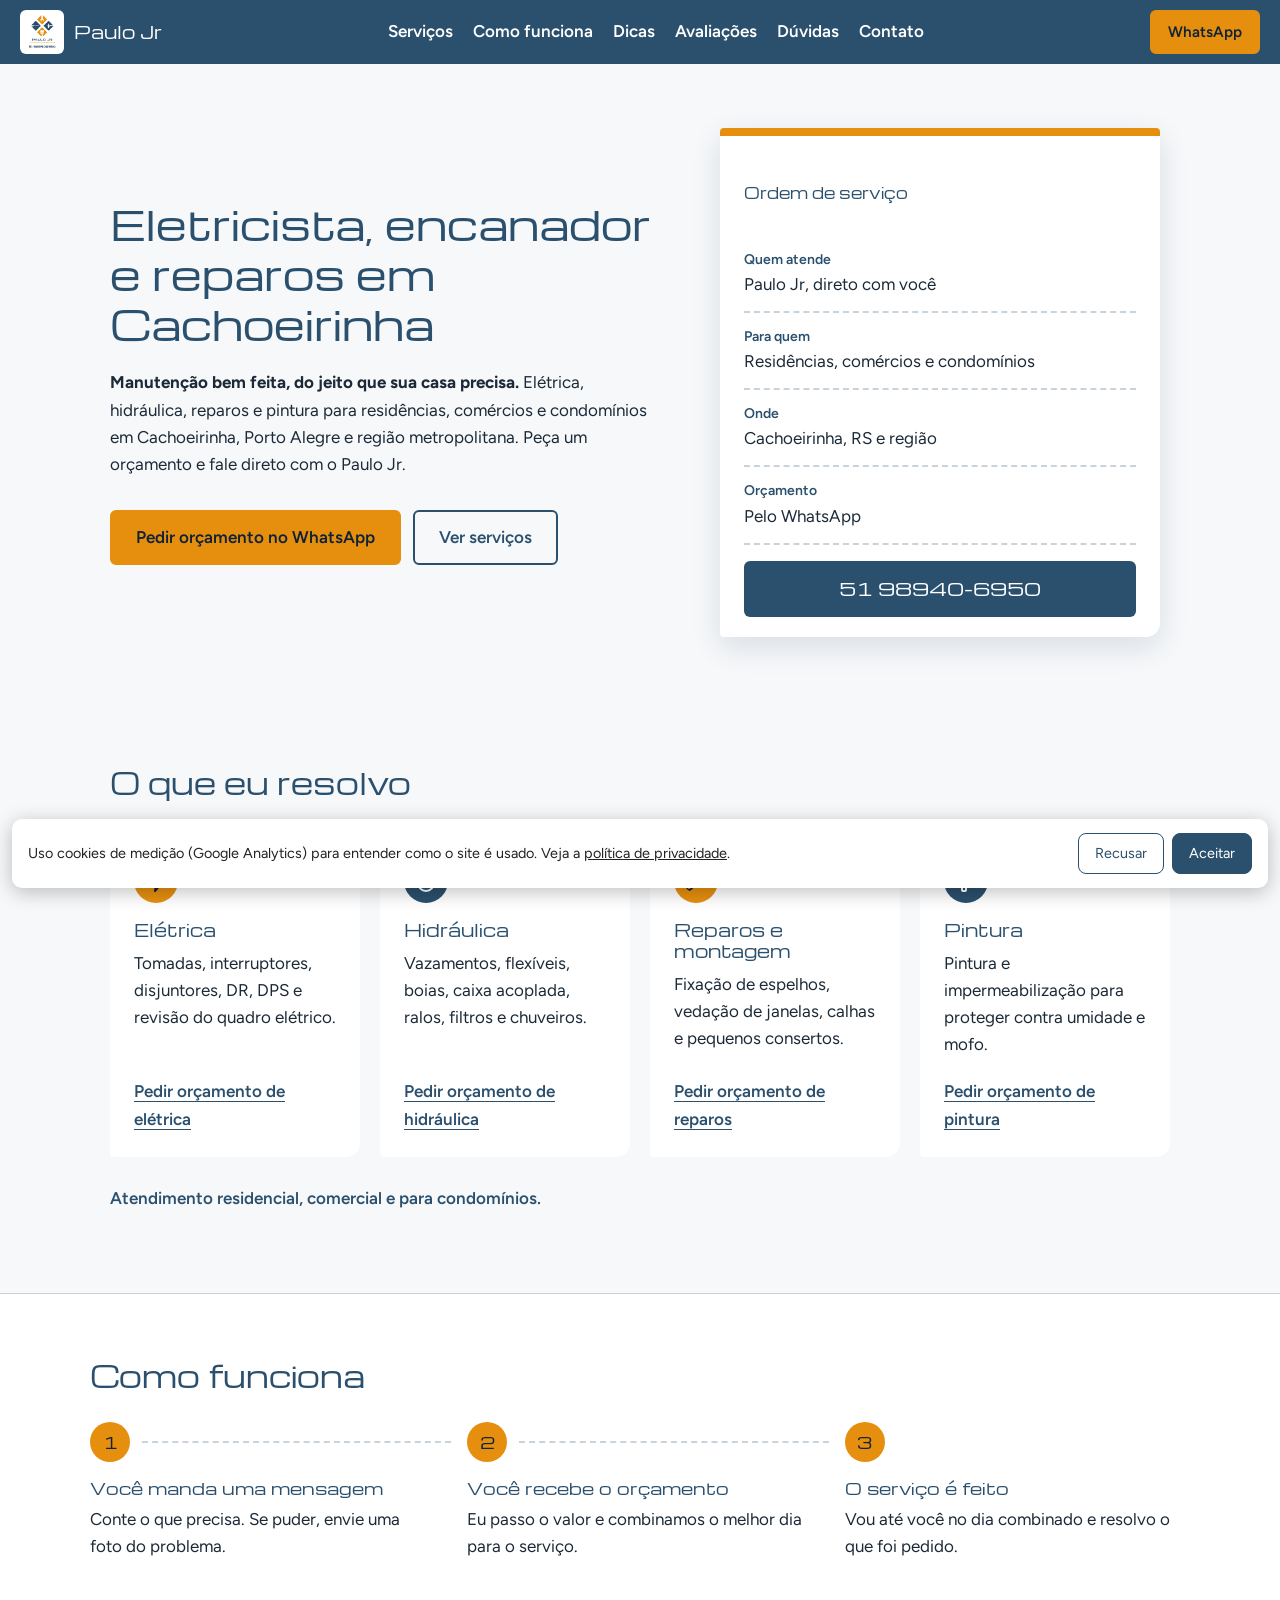
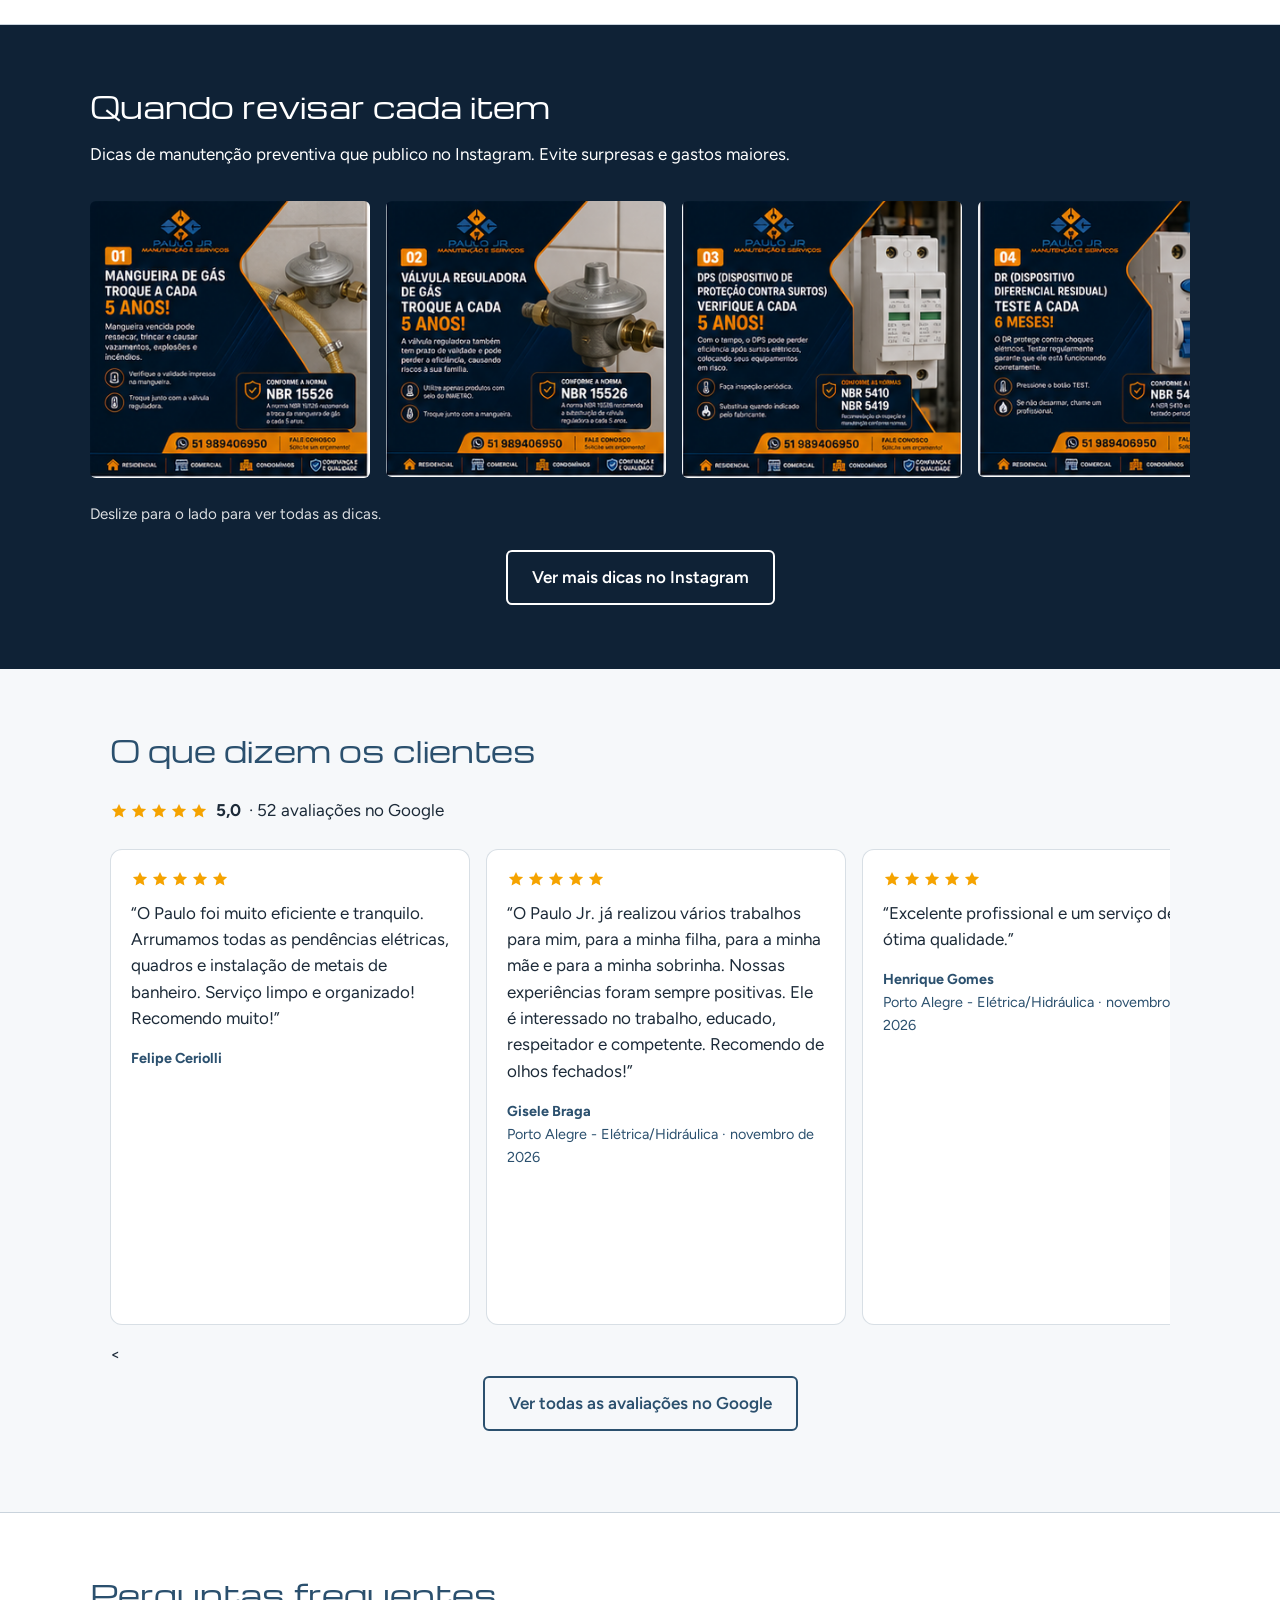
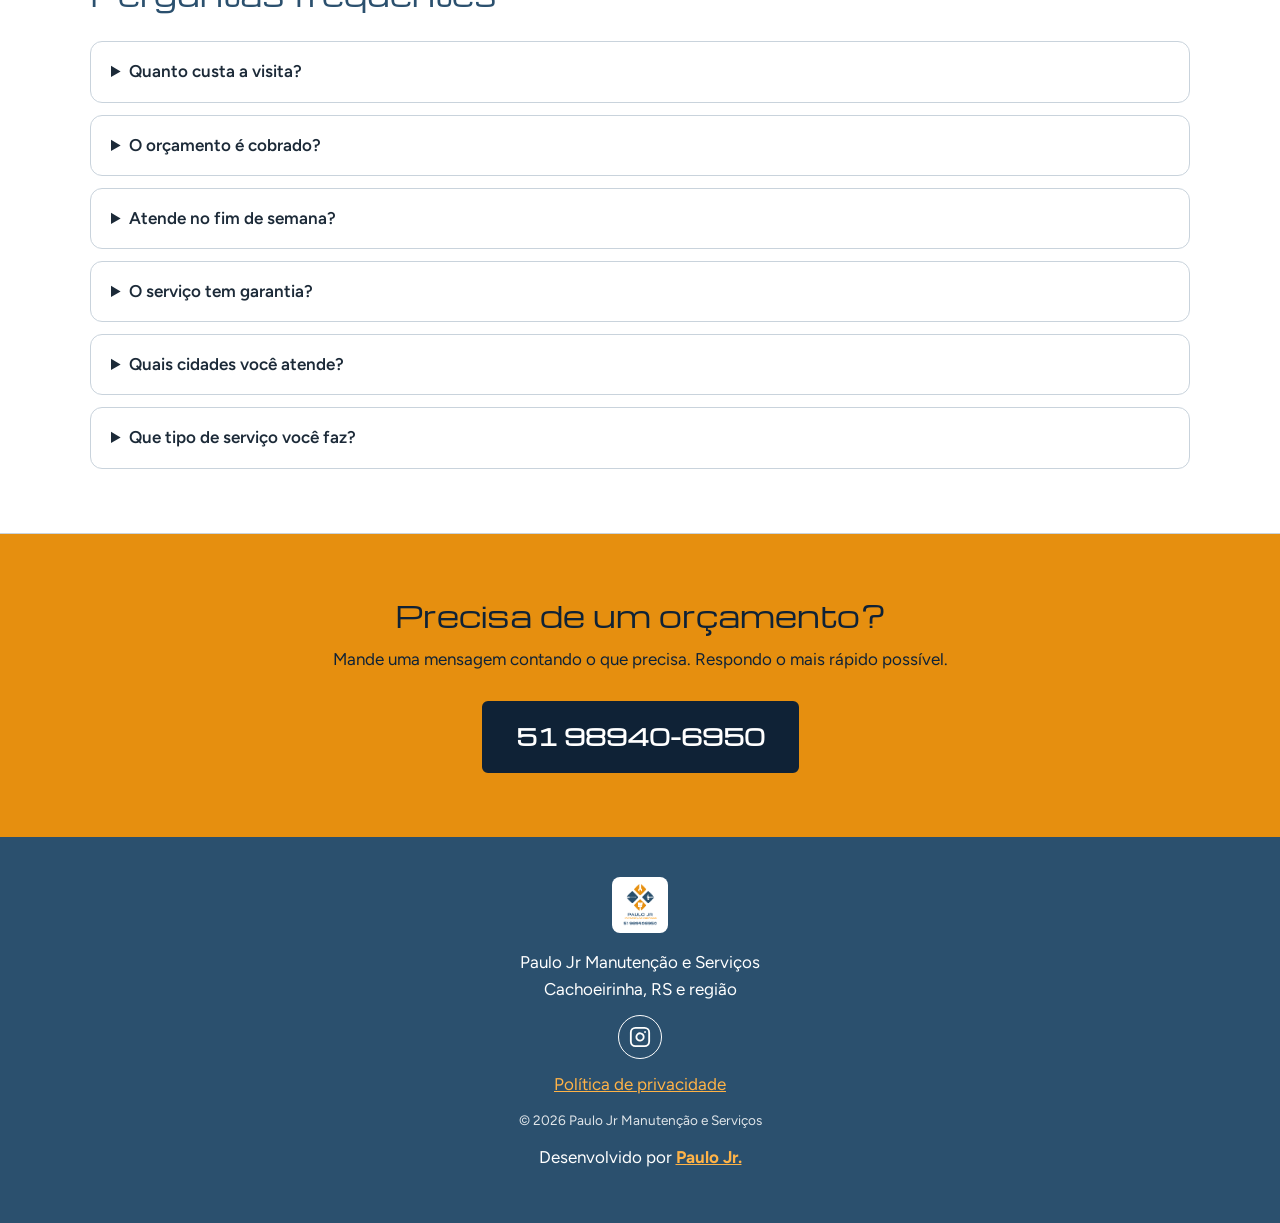
==== commit 3045fdc7: "ajustes de botões do instagram e avaliações do google." ====
--- a/index.html
+++ b/index.html
@@ -1141,10 +1141,10 @@
         </li>
         <!-- /REVIEWS:CARDS -->
       </ul>
-      <p class="depoimentos__link">
-        <a data-google href="https://share.google/kgPlsKAQWhmSRWuIM" target="_blank" rel="noopener">Ver todas as
-          avaliações no Google</a>
-      </p>
+      <<p class="depoimentos__link">
+        <a class="botao botao--contorno" data-google href="https://share.google/kgPlsKAQWhmSRWuIM" target="_blank"
+          rel="noopener">Ver todas as avaliações no Google</a>
+        </p>
     </section>
 
     <section class="secao secao--faixa" id="perguntas">
@@ -1192,10 +1192,17 @@
   <footer class="rodape">
     <img src="assets/logo.png" alt="" width="56" height="56">
     <p>Paulo Jr Manutenção e Serviços<br>Cachoeirinha, RS e região</p>
-    <p><a data-instagram href="https://www.instagram.com/paulojrmanutencao/" target="_blank"
-        rel="noopener">@paulojrmanutencao</a></p>
-    <p><a data-google href="https://share.google/kgPlsKAQWhmSRWuIM" target="_blank" rel="noopener">Ver avaliações no
-        Google</a></p>
+    <p class="rodape__social">
+      <a data-instagram href="https://www.instagram.com/paulojrmanutencao/" target="_blank" rel="noopener"
+        aria-label="Instagram de Paulo Jr Manutenção (@paulojrmanutencao)">
+        <svg viewBox="0 0 24 24" fill="none" stroke="currentColor" stroke-width="2" stroke-linecap="round"
+          stroke-linejoin="round" aria-hidden="true">
+          <rect x="2" y="2" width="20" height="20" rx="5" ry="5" />
+          <path d="M16 11.37A4 4 0 1 1 12.63 8 4 4 0 0 1 16 11.37z" />
+          <line x1="17.5" y1="6.5" x2="17.51" y2="6.5" />
+        </svg>
+      </a>
+    </p>
     <p><a href="privacidade.html">Política de privacidade</a></p>
     <p class="rodape__copia">© <span data-ano>2026</span> Paulo Jr Manutenção e Serviços</p>
     <p class="rodape__dev">Desenvolvido por <a href="https://paulojr.dev.br" target="_blank"
--- a/css/style.css
+++ b/css/style.css
@@ -275,6 +275,12 @@
   font-size: clamp(1.3rem, 2.6vw, 1.8rem);
   color: var(--azul);
   margin-bottom: 1.75rem;
+}
+
+.secao > .botao {
+  display: block;
+  width: fit-content;
+  margin-inline: auto;
 }
 
 .secao__intro {
@@ -749,4 +755,25 @@
 .cookies button[data-cookies-aceitar] {
   background: #2b506e;
   color: #fff;
+}
+
+.rodape__social a {
+  display: inline-flex;
+  align-items: center;
+  justify-content: center;
+  width: 44px;
+  height: 44px;
+  border-radius: 50%;
+  border: 1px solid currentColor;
+  color: inherit;
+}
+
+.rodape__social svg {
+  width: 22px;
+  height: 22px;
+}
+
+.rodape__social a:hover,
+.rodape__social a:focus-visible {
+  opacity: .8;
 }
